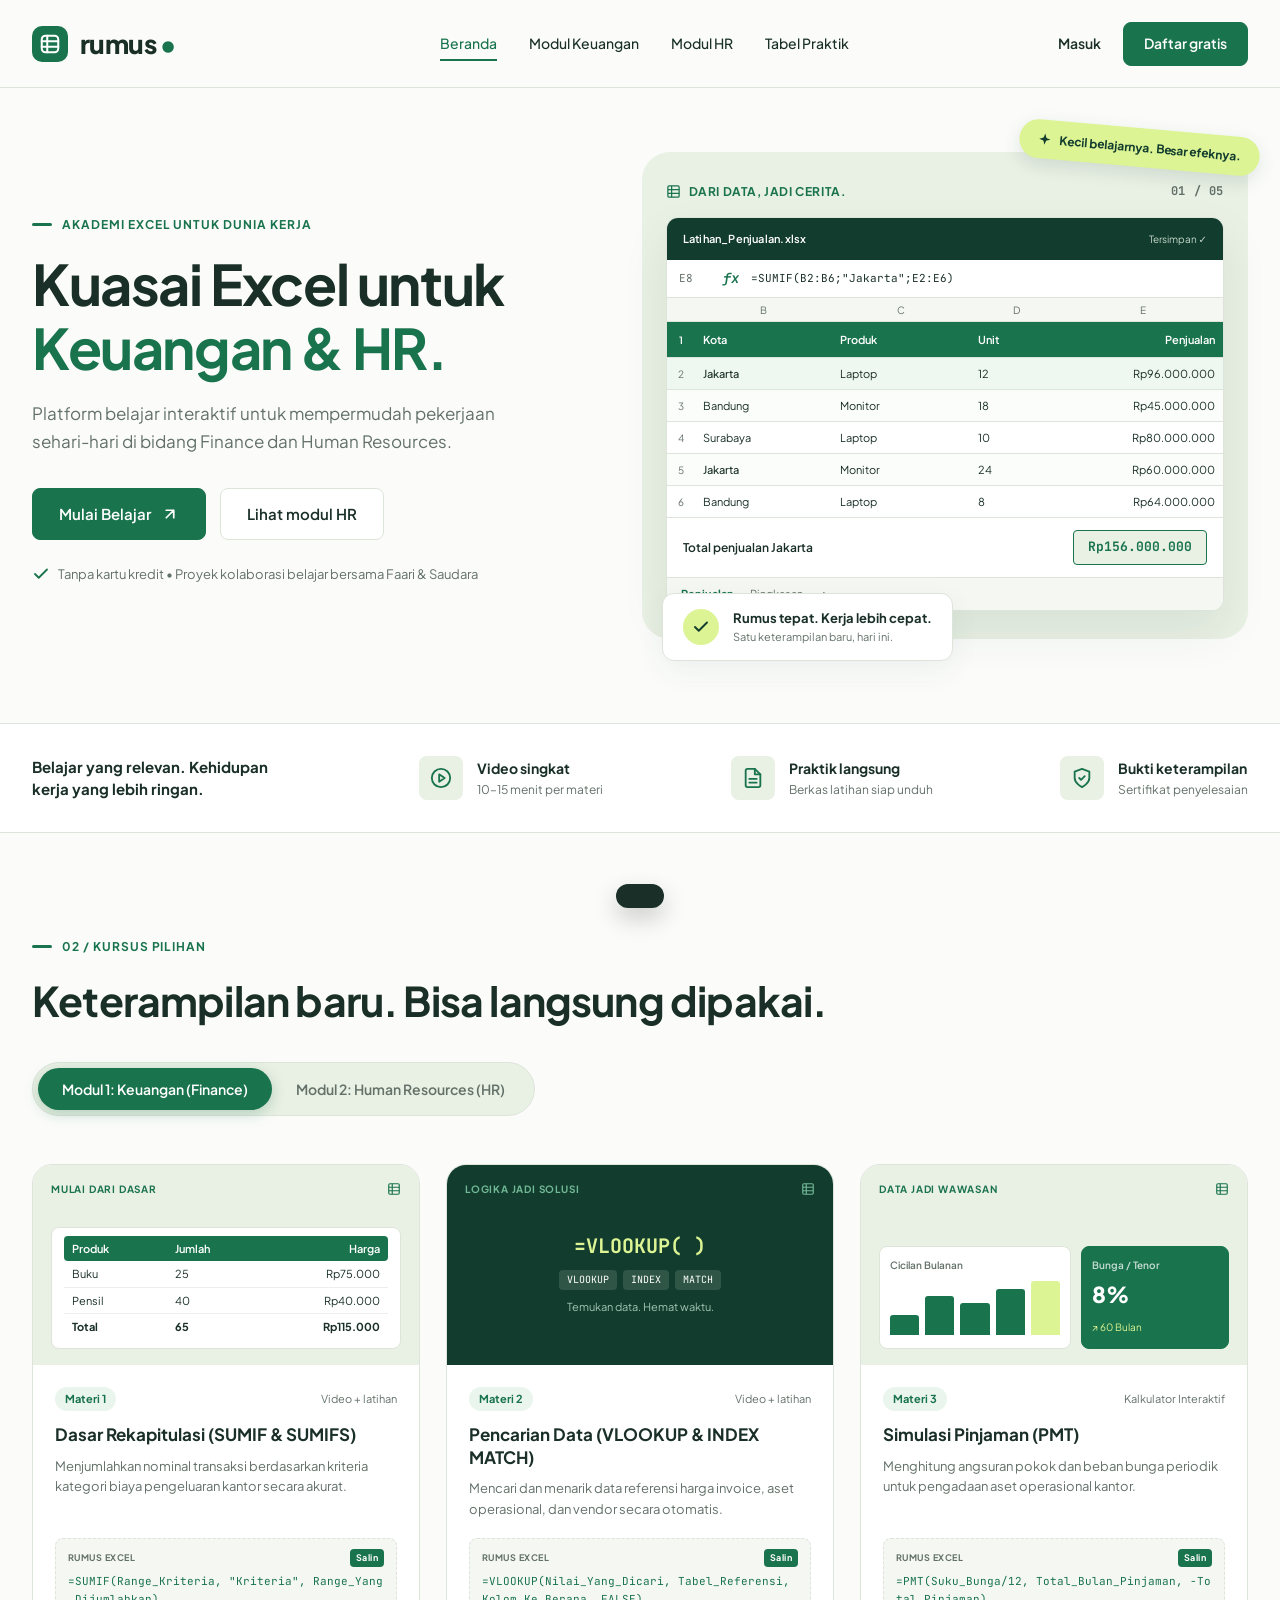
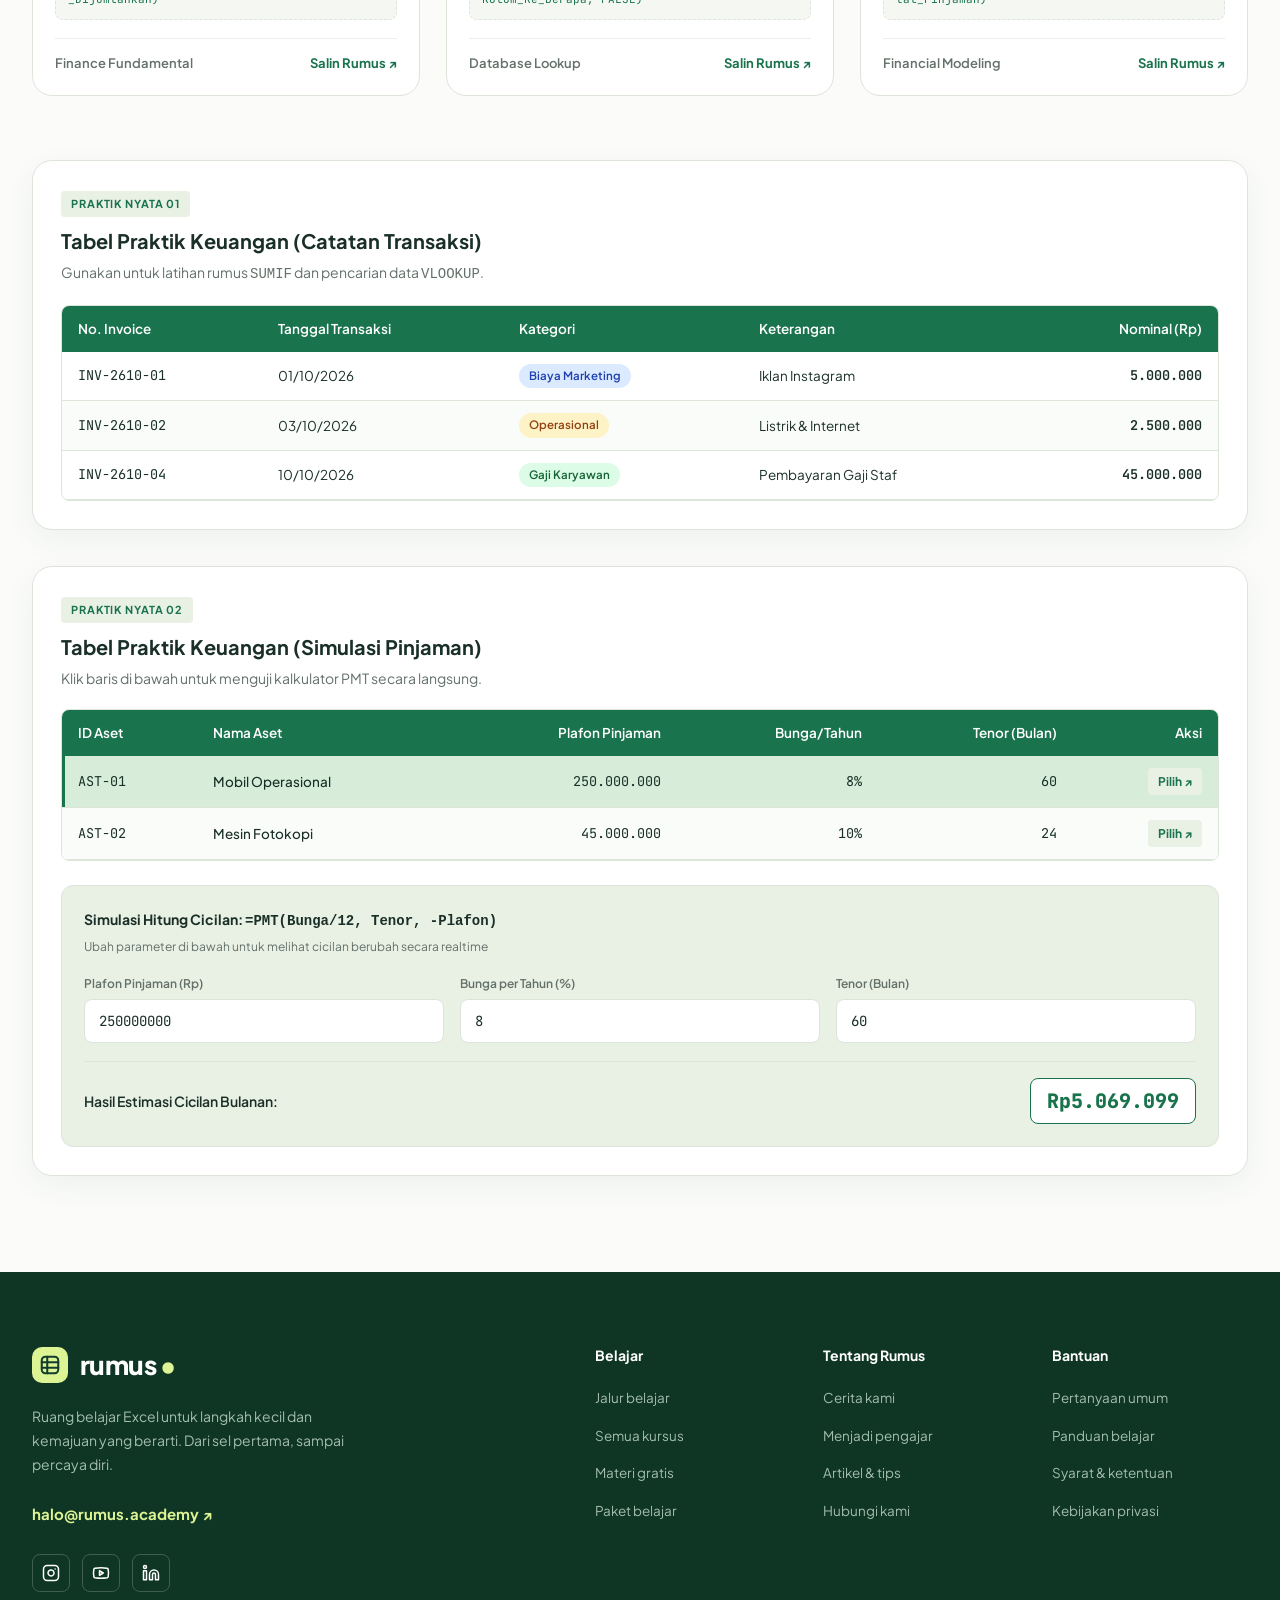
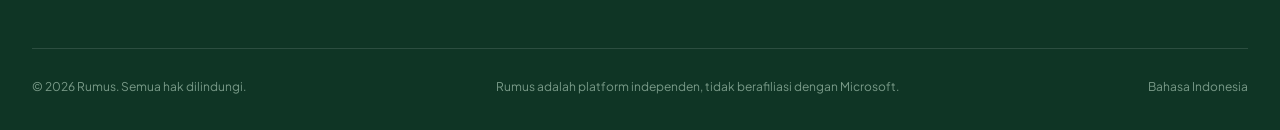
==== index.html @ b33f2eb1 "feat: initial commit website belajar excel finance dan hr" ====
<!DOCTYPE html>
<html lang="id">
<head>
  <meta charset="UTF-8" />
  <meta name="viewport" content="width=device-width, initial-scale=1.0" />
  <meta name="description" content="Platform belajar Microsoft Excel interaktif untuk Finance dan Human Resources." />
  <title>rumus • — Kuasai Excel untuk Keuangan &amp; HR</title>

  <!-- Favicon dinamis -->
  <link id="favicon" rel="icon" type="image/svg+xml"
    href="data:image/svg+xml,%3Csvg xmlns='http://www.w3.org/2000/svg' viewBox='0 0 64 64'%3E%3Crect x='4' y='4' width='56' height='56' rx='14' fill='%2319734D'/%3E%3Cpath d='M20 18l8 14-8 14h7l4.5-9 4.5 9h7l-8-14 8-14h-7l-4.5 9-4.5-9z' fill='%23fff'/%3E%3C/svg%3E" />

  <link rel="preconnect" href="https://fonts.googleapis.com" />
  <link rel="preconnect" href="https://fonts.gstatic.com" crossorigin />
  <link href="https://fonts.googleapis.com/css2?family=Plus+Jakarta+Sans:wght@400;500;600;700;800&family=JetBrains+Mono:ital,wght@0,400;0,500;0,700;1,400&display=swap" rel="stylesheet" />
  <link rel="stylesheet" href="style.css" />
</head>
<body>

  <!-- ================= 1. NAVIGASI UTAMA ================= -->
  <header class="navbar" id="navbar">
    <div class="container navbar__inner">
      <a href="#beranda" class="brand" aria-label="rumus • kembali ke beranda">
        <span class="brand__icon">
          <svg width="22" height="22" viewBox="0 0 24 24" fill="none" stroke="currentColor" stroke-width="2.2" stroke-linecap="round" stroke-linejoin="round">
            <rect width="18" height="18" x="3" y="3" rx="4"/>
            <path d="M3 9h18M3 15h18M9 3v18"/>
          </svg>
        </span>
        <span class="brand__title">rumus <span class="brand__dot">•</span></span>
      </a>

      <button class="navbar__toggle" id="navToggle" aria-label="Buka navigasi" aria-expanded="false" aria-controls="navMenu">
        <span></span><span></span><span></span>
      </button>

      <div class="navbar__menu" id="navMenu">
        <nav class="nav-links" aria-label="Navigasi menu">
          <a href="#beranda" class="nav-link is-active">Beranda</a>
          <a href="#modul" class="nav-link" data-goto-tab="finance">Modul Keuangan</a>
          <a href="#modul" class="nav-link" data-goto-tab="hr">Modul HR</a>
          <a href="#tabel-praktik" class="nav-link">Tabel Praktik</a>
        </nav>

        <div class="nav-auth">
          <a href="#footer" class="nav-auth__login">Masuk</a>
          <a href="#modul" class="btn btn--primary btn--sm">Daftar gratis</a>
        </div>
      </div>
    </div>
  </header>

  <main>
    <!-- ================= 2. HERO SECTION ================= -->
    <section class="hero" id="beranda">
      <div class="container hero__inner">
        <!-- Konten Kiri -->
        <div class="hero__content">
          <div class="tag-label">
            <span class="tag-label__bar"></span>
            <span>AKADEMI EXCEL UNTUK DUNIA KERJA</span>
          </div>

          <h1 class="hero__title">
            Kuasai Excel untuk <span class="text-highlight">Keuangan &amp; HR.</span>
          </h1>

          <p class="hero__desc">
            Platform belajar interaktif untuk mempermudah pekerjaan sehari-hari di bidang Finance dan Human Resources.
          </p>

          <div class="hero__actions">
            <a href="#modul" class="btn btn--primary btn--lg">
              Mulai Belajar
              <svg width="18" height="18" viewBox="0 0 24 24" fill="none" stroke="currentColor" stroke-width="2.3" stroke-linecap="round" stroke-linejoin="round">
                <path d="M7 17L17 7M7 7h10v10"/>
              </svg>
            </a>
            <a href="#modul" class="btn btn--outline btn--lg" data-goto-tab="hr">
              Lihat modul HR
            </a>
          </div>

          <div class="hero__subnote">
            <svg class="check-icon" width="18" height="18" viewBox="0 0 24 24" fill="none" stroke="currentColor" stroke-width="2.4" stroke-linecap="round" stroke-linejoin="round">
              <path d="M20 6L9 17l-5-5"/>
            </svg>
            <span>Tanpa kartu kredit • Proyek kolaborasi belajar bersama Faari &amp; Saudara</span>
          </div>
        </div>

        <!-- Visual Kanan (Excel Sheet Mockup persis gambar Figma) -->
        <div class="hero__visual-wrap">
          <!-- Stiker hijau pupus miring di atas kanan -->
          <div class="badge-sparkle">
            <svg width="15" height="15" viewBox="0 0 24 24" fill="currentColor">
              <path d="m12 3-1.9 5.8a2 2 0 0 1-1.3 1.3L3 12l5.8 1.9a2 2 0 0 1 1.3 1.3L12 21l1.9-5.8a2 2 0 0 1 1.3-1.3L21 12l-5.8-1.9a2 2 0 0 1-1.3-1.3z"/>
            </svg>
            Kecil belajarnya. Besar efeknya.
          </div>

          <div class="sheet-container">
            <!-- Sheet Card Header -->
            <div class="sheet-card__top">
              <div class="sheet-card__top-left">
                <svg width="15" height="15" viewBox="0 0 24 24" fill="none" stroke="currentColor" stroke-width="2">
                  <rect width="18" height="18" x="3" y="3" rx="2"/>
                  <path d="M3 9h18M3 15h18M9 3v18"/>
                </svg>
                <span>DARI DATA, JADI CERITA.</span>
              </div>
              <div class="sheet-card__step">01 / 05</div>
            </div>

            <!-- Excel Window -->
            <div class="excel-win">
              <div class="excel-win__header">
                <span class="excel-win__file">Latihan_Penjualan.xlsx</span>
                <span class="excel-win__saved">Tersimpan ✓</span>
              </div>

              <!-- Formula Bar -->
              <div class="excel-win__formula-bar">
                <span class="cell-id">E8</span>
                <span class="fx-sym"><em>fx</em></span>
                <code class="fx-text">=SUMIF(B2:B6;"Jakarta";E2:E6)</code>
              </div>

              <!-- Grid -->
              <div class="excel-grid">
                <!-- Col Letter -->
                <div class="excel-row excel-row--col-letters">
                  <div class="c c--col-0"></div>
                  <div class="c">B</div>
                  <div class="c">C</div>
                  <div class="c">D</div>
                  <div class="c">E</div>
                </div>

                <!-- Table Header (Dark Green) -->
                <div class="excel-row excel-row--head">
                  <div class="c c--col-0">1</div>
                  <div class="c">Kota</div>
                  <div class="c">Produk</div>
                  <div class="c">Unit</div>
                  <div class="c text-right">Penjualan</div>
                </div>

                <!-- Data Rows -->
                <div class="excel-row" data-city="Jakarta" data-val="96000000">
                  <div class="c c--col-0">2</div>
                  <div class="c font-medium">Jakarta</div>
                  <div class="c">Laptop</div>
                  <div class="c">12</div>
                  <div class="c text-right">Rp96.000.000</div>
                </div>
                <div class="excel-row" data-city="Bandung" data-val="45000000">
                  <div class="c c--col-0">3</div>
                  <div class="c">Bandung</div>
                  <div class="c">Monitor</div>
                  <div class="c">18</div>
                  <div class="c text-right">Rp45.000.000</div>
                </div>
                <div class="excel-row" data-city="Surabaya" data-val="80000000">
                  <div class="c c--col-0">4</div>
                  <div class="c">Surabaya</div>
                  <div class="c">Laptop</div>
                  <div class="c">10</div>
                  <div class="c text-right">Rp80.000.000</div>
                </div>
                <div class="excel-row" data-city="Jakarta" data-val="60000000">
                  <div class="c c--col-0">5</div>
                  <div class="c font-medium">Jakarta</div>
                  <div class="c">Monitor</div>
                  <div class="c">24</div>
                  <div class="c text-right">Rp60.000.000</div>
                </div>
                <div class="excel-row" data-city="Bandung" data-val="64000000">
                  <div class="c c--col-0">6</div>
                  <div class="c">Bandung</div>
                  <div class="c">Laptop</div>
                  <div class="c">8</div>
                  <div class="c text-right">Rp64.000.000</div>
                </div>

                <!-- Result Bar -->
                <div class="excel-summary-bar">
                  <span class="summary-label">Total penjualan Jakarta</span>
                  <div class="summary-box">
                    <output id="heroLiveSum">Rp156.000.000</output>
                  </div>
                </div>

                <!-- Tabs Bottom -->
                <div class="excel-tabs">
                  <span class="tab-item is-active">Penjualan</span>
                  <span class="tab-item">Ringkasan</span>
                  <span class="tab-item tab-plus">+</span>
                </div>
              </div>
            </div>
          </div>

          <!-- Floating Result Pill di bawah kiri -->
          <div class="feedback-pill">
            <span class="feedback-pill__icon">
              <svg width="18" height="18" viewBox="0 0 24 24" fill="none" stroke="currentColor" stroke-width="2.5" stroke-linecap="round" stroke-linejoin="round">
                <path d="M20 6L9 17l-5-5"/>
              </svg>
            </span>
            <div class="feedback-pill__content">
              <strong>Rumus tepat. Kerja lebih cepat.</strong>
              <span>Satu keterampilan baru, hari ini.</span>
            </div>
          </div>
        </div>
      </div>
    </section>

    <!-- ================= 3. STRIP KEUNGGULAN ================= -->
    <section class="perks-strip">
      <div class="container perks-strip__inner">
        <h2 class="perks__headline">Belajar yang relevan. Kehidupan kerja yang lebih ringan.</h2>

        <div class="perk-item">
          <div class="perk-item__icon">
            <svg width="22" height="22" viewBox="0 0 24 24" fill="none" stroke="currentColor" stroke-width="2" stroke-linecap="round" stroke-linejoin="round">
              <circle cx="12" cy="12" r="10"/>
              <polygon points="10 8 16 12 10 16 10 8"/>
            </svg>
          </div>
          <div class="perk-item__text">
            <strong>Video singkat</strong>
            <span>10–15 menit per materi</span>
          </div>
        </div>

        <div class="perk-item">
          <div class="perk-item__icon">
            <svg width="22" height="22" viewBox="0 0 24 24" fill="none" stroke="currentColor" stroke-width="2" stroke-linecap="round" stroke-linejoin="round">
              <path d="M14 2H6a2 2 0 0 0-2 2v16a2 2 0 0 0 2 2h12a2 2 0 0 0 2-2V8z"/>
              <polyline points="14 2 14 8 20 8"/>
              <line x1="8" y1="13" x2="16" y2="13"/>
              <line x1="8" y1="17" x2="16" y2="17"/>
            </svg>
          </div>
          <div class="perk-item__text">
            <strong>Praktik langsung</strong>
            <span>Berkas latihan siap unduh</span>
          </div>
        </div>

        <div class="perk-item">
          <div class="perk-item__icon">
            <svg width="22" height="22" viewBox="0 0 24 24" fill="none" stroke="currentColor" stroke-width="2" stroke-linecap="round" stroke-linejoin="round">
              <path d="M12 22s8-4 8-10V5l-8-3-8 3v7c0 6 8 10 8 10z"/>
              <path d="M9 12l2 2 4-4"/>
            </svg>
          </div>
          <div class="perk-item__text">
            <strong>Bukti keterampilan</strong>
            <span>Sertifikat penyelesaian</span>
          </div>
        </div>
      </div>
    </section>

    <!-- ================= 4. SECTION MODUL UTAMA (FINANCE & HR) ================= -->
    <section class="section-modules" id="modul">
      <div class="container">
        <!-- Section Header persis Gambar 2 -->
        <div class="section-head-split">
          <div>
            <div class="tag-label">
              <span class="tag-label__bar"></span>
              <span>02 / KURSUS PILIHAN</span>
            </div>
            <h2 class="section-head-title">Keterampilan baru. Bisa langsung dipakai.</h2>
          </div>

          <!-- Modul Pill Switcher -->
          <div class="modul-switcher" role="tablist" aria-label="Pilih Modul Pembelajaran">
            <button class="switcher-pill is-active" id="tabBtnFinance" role="tab" aria-selected="true" aria-controls="tabContentFinance" data-tab="finance">
              Modul 1: Keuangan (Finance)
            </button>
            <button class="switcher-pill" id="tabBtnHr" role="tab" aria-selected="false" aria-controls="tabContentHr" data-tab="hr">
              Modul 2: Human Resources (HR)
            </button>
          </div>
        </div>

        <!-- ================= TAB CONTENT 1: FINANCE ================= -->
        <div class="tab-content is-active" id="tabContentFinance" role="tabpanel" aria-labelledby="tabBtnFinance">
          <!-- 3 Kartu Materi Finance dengan Visual Header persis Gambar 2 -->
          <div class="course-cards-grid">
            <!-- Materi 1: SUMIF & SUMIFS -->
            <article class="course-card">
              <!-- Visual Header Card -->
              <div class="course-card__preview course-card__preview--sage">
                <div class="preview-meta">
                  <span>MULAI DARI DASAR</span>
                  <svg width="14" height="14" viewBox="0 0 24 24" fill="none" stroke="currentColor" stroke-width="2"><rect width="18" height="18" x="3" y="3" rx="2"/><path d="M3 9h18M3 15h18M9 3v18"/></svg>
                </div>
                <div class="preview-table">
                  <div class="ptable-head">
                    <span>Produk</span><span>Jumlah</span><span class="text-right">Harga</span>
                  </div>
                  <div class="ptable-row"><span>Buku</span><span>25</span><span class="text-right">Rp75.000</span></div>
                  <div class="ptable-row"><span>Pensil</span><span>40</span><span class="text-right">Rp40.000</span></div>
                  <div class="ptable-row ptable-row--total"><span>Total</span><span>65</span><span class="text-right">Rp115.000</span></div>
                </div>
              </div>

              <div class="course-card__body">
                <div class="card-badges">
                  <span class="badge-level badge-level--green">Materi 1</span>
                  <span class="badge-time">Video + latihan</span>
                </div>
                <h3 class="course-card__title">Dasar Rekapitulasi (SUMIF &amp; SUMIFS)</h3>
                <p class="course-card__desc">
                  Menjumlahkan nominal transaksi berdasarkan kriteria kategori biaya pengeluaran kantor secara akurat.
                </p>

                <div class="formula-box" title="Klik untuk menyalin rumus" data-copy="=SUMIF(Range_Kriteria, &quot;Kriteria&quot;, Range_Yang_Dijumlahkan)">
                  <div class="formula-box__header">
                    <span>RUMUS EXCEL</span>
                    <span class="formula-copy-tag">Salin</span>
                  </div>
                  <code>=SUMIF(Range_Kriteria, "Kriteria", Range_Yang_Dijumlahkan)</code>
                </div>

                <div class="course-card__footer">
                  <span class="course-author">Finance Fundamental</span>
                  <span class="course-link">Salin Rumus ↗</span>
                </div>
              </div>
            </article>

            <!-- Materi 2: VLOOKUP & INDEX MATCH -->
            <article class="course-card">
              <!-- Visual Header Card (Dark Green) -->
              <div class="course-card__preview course-card__preview--dark">
                <div class="preview-meta">
                  <span>LOGIKA JADI SOLUSI</span>
                  <svg width="14" height="14" viewBox="0 0 24 24" fill="none" stroke="currentColor" stroke-width="2"><rect width="18" height="18" x="3" y="3" rx="2"/><path d="M3 9h18M3 15h18M9 3v18"/></svg>
                </div>
                <div class="preview-center-calc">
                  <div class="preview-formula-huge">=VLOOKUP( )</div>
                  <div class="preview-tags">
                    <span>VLOOKUP</span>
                    <span>INDEX</span>
                    <span>MATCH</span>
                  </div>
                  <p class="preview-hint">Temukan data. Hemat waktu.</p>
                </div>
              </div>

              <div class="course-card__body">
                <div class="card-badges">
                  <span class="badge-level badge-level--green">Materi 2</span>
                  <span class="badge-time">Video + latihan</span>
                </div>
                <h3 class="course-card__title">Pencarian Data (VLOOKUP &amp; INDEX MATCH)</h3>
                <p class="course-card__desc">
                  Mencari dan menarik data referensi harga invoice, aset operasional, dan vendor secara otomatis.
                </p>

                <div class="formula-box" title="Klik untuk menyalin rumus" data-copy="=VLOOKUP(Nilai_Yang_Dicari, Tabel_Referensi, Kolom_Ke_Berapa, FALSE)">
                  <div class="formula-box__header">
                    <span>RUMUS EXCEL</span>
                    <span class="formula-copy-tag">Salin</span>
                  </div>
                  <code>=VLOOKUP(Nilai_Yang_Dicari, Tabel_Referensi, Kolom_Ke_Berapa, FALSE)</code>
                </div>

                <div class="course-card__footer">
                  <span class="course-author">Database Lookup</span>
                  <span class="course-link">Salin Rumus ↗</span>
                </div>
              </div>
            </article>

            <!-- Materi 3: Simulasi Pinjaman (PMT) -->
            <article class="course-card">
              <!-- Visual Header Card (Metric & Chart) -->
              <div class="course-card__preview course-card__preview--sage">
                <div class="preview-meta">
                  <span>DATA JADI WAWASAN</span>
                  <svg width="14" height="14" viewBox="0 0 24 24" fill="none" stroke="currentColor" stroke-width="2"><rect width="18" height="18" x="3" y="3" rx="2"/><path d="M3 9h18M3 15h18M9 3v18"/></svg>
                </div>
                <div class="preview-metrics">
                  <div class="chart-box">
                    <span class="chart-title">Cicilan Bulanan</span>
                    <div class="chart-bars">
                      <div class="cbar" style="height: 38%;"></div>
                      <div class="cbar" style="height: 72%;"></div>
                      <div class="cbar" style="height: 60%;"></div>
                      <div class="cbar" style="height: 85%;"></div>
                      <div class="cbar cbar--light" style="height: 100%;"></div>
                    </div>
                  </div>
                  <div class="kpi-box">
                    <span class="kpi-title">Bunga / Tenor</span>
                    <span class="kpi-val">8%</span>
                    <span class="kpi-sub">↗ 60 Bulan</span>
                  </div>
                </div>
              </div>

              <div class="course-card__body">
                <div class="card-badges">
                  <span class="badge-level badge-level--green">Materi 3</span>
                  <span class="badge-time">Kalkulator Interaktif</span>
                </div>
                <h3 class="course-card__title">Simulasi Pinjaman (PMT)</h3>
                <p class="course-card__desc">
                  Menghitung angsuran pokok dan beban bunga periodik untuk pengadaan aset operasional kantor.
                </p>

                <div class="formula-box" title="Klik untuk menyalin rumus" data-copy="=PMT(Suku_Bunga/12, Total_Bulan_Pinjaman, -Total_Pinjaman)">
                  <div class="formula-box__header">
                    <span>RUMUS EXCEL</span>
                    <span class="formula-copy-tag">Salin</span>
                  </div>
                  <code>=PMT(Suku_Bunga/12, Total_Bulan_Pinjaman, -Total_Pinjaman)</code>
                </div>

                <div class="course-card__footer">
                  <span class="course-author">Financial Modeling</span>
                  <span class="course-link">Salin Rumus ↗</span>
                </div>
              </div>
            </article>
          </div>

          <!-- TABEL PRAKTIK KEUANGAN -->
          <div class="practice-container" id="tabel-praktik">
            <!-- Tabel 1: Catatan Transaksi -->
            <div class="practice-block">
              <div class="practice-block__header">
                <div>
                  <span class="practice-chip">PRAKTIK NYATA 01</span>
                  <h3 class="practice-title">Tabel Praktik Keuangan (Catatan Transaksi)</h3>
                  <p class="practice-desc">Gunakan untuk latihan rumus <code>SUMIF</code> dan pencarian data <code>VLOOKUP</code>.</p>
                </div>
              </div>

              <div class="table-responsive">
                <table class="figma-table">
                  <thead>
                    <tr>
                      <th>No. Invoice</th>
                      <th>Tanggal Transaksi</th>
                      <th>Kategori</th>
                      <th>Keterangan</th>
                      <th class="text-right">Nominal (Rp)</th>
                    </tr>
                  </thead>
                  <tbody>
                    <tr>
                      <td class="font-mono">INV-2610-01</td>
                      <td>01/10/2026</td>
                      <td><span class="status-tag status-tag--blue">Biaya Marketing</span></td>
                      <td>Iklan Instagram</td>
                      <td class="text-right font-mono font-semibold">5.000.000</td>
                    </tr>
                    <tr>
                      <td class="font-mono">INV-2610-02</td>
                      <td>03/10/2026</td>
                      <td><span class="status-tag status-tag--amber">Operasional</span></td>
                      <td>Listrik &amp; Internet</td>
                      <td class="text-right font-mono font-semibold">2.500.000</td>
                    </tr>
                    <tr>
                      <td class="font-mono">INV-2610-04</td>
                      <td>10/10/2026</td>
                      <td><span class="status-tag status-tag--green">Gaji Karyawan</span></td>
                      <td>Pembayaran Gaji Staf</td>
                      <td class="text-right font-mono font-semibold">45.000.000</td>
                    </tr>
                  </tbody>
                </table>
              </div>
            </div>

            <!-- Tabel 2: Simulasi Pinjaman + Interactive PMT Calculator -->
            <div class="practice-block">
              <div class="practice-block__header">
                <div>
                  <span class="practice-chip">PRAKTIK NYATA 02</span>
                  <h3 class="practice-title">Tabel Praktik Keuangan (Simulasi Pinjaman)</h3>
                  <p class="practice-desc">Klik baris di bawah untuk menguji kalkulator PMT secara langsung.</p>
                </div>
              </div>

              <div class="table-responsive">
                <table class="figma-table figma-table--clickable" id="loanTable">
                  <thead>
                    <tr>
                      <th>ID Aset</th>
                      <th>Nama Aset</th>
                      <th class="text-right">Plafon Pinjaman</th>
                      <th class="text-right">Bunga/Tahun</th>
                      <th class="text-right">Tenor (Bulan)</th>
                      <th class="text-right">Aksi</th>
                    </tr>
                  </thead>
                  <tbody>
                    <tr data-principal="250000000" data-rate="0.08" data-tenor="60">
                      <td class="font-mono">AST-01</td>
                      <td class="font-medium">Mobil Operasional</td>
                      <td class="text-right font-mono">250.000.000</td>
                      <td class="text-right font-mono">8%</td>
                      <td class="text-right font-mono">60</td>
                      <td class="text-right"><button class="btn-action-table">Pilih ↗</button></td>
                    </tr>
                    <tr data-principal="45000000" data-rate="0.10" data-tenor="24">
                      <td class="font-mono">AST-02</td>
                      <td class="font-medium">Mesin Fotokopi</td>
                      <td class="text-right font-mono">45.000.000</td>
                      <td class="text-right font-mono">10%</td>
                      <td class="text-right font-mono">24</td>
                      <td class="text-right"><button class="btn-action-table">Pilih ↗</button></td>
                    </tr>
                  </tbody>
                </table>
              </div>

              <!-- Interactive PMT Calculator Tool -->
              <div class="calc-panel">
                <div class="calc-panel__header">
                  <strong>Simulasi Hitung Cicilan: <code>=PMT(Bunga/12, Tenor, -Plafon)</code></strong>
                  <span>Ubah parameter di bawah untuk melihat cicilan berubah secara realtime</span>
                </div>
                <div class="calc-panel__grid">
                  <div class="calc-field">
                    <label for="pmtPrincipal">Plafon Pinjaman (Rp)</label>
                    <input type="number" id="pmtPrincipal" value="250000000" step="5000000" />
                  </div>
                  <div class="calc-field">
                    <label for="pmtRate">Bunga per Tahun (%)</label>
                    <input type="number" id="pmtRate" value="8" step="0.5" />
                  </div>
                  <div class="calc-field">
                    <label for="pmtTenor">Tenor (Bulan)</label>
                    <input type="number" id="pmtTenor" value="60" step="6" />
                  </div>
                </div>
                <div class="calc-panel__result">
                  <span>Hasil Estimasi Cicilan Bulanan:</span>
                  <output id="pmtResult" class="font-mono">Rp 5.069.096</output>
                </div>
              </div>
            </div>
          </div>
        </div>

        <!-- ================= TAB CONTENT 2: HR ================= -->
        <div class="tab-content" id="tabContentHr" role="tabpanel" aria-labelledby="tabBtnHr" hidden>
          <!-- 4 Kartu Materi HR -->
          <div class="course-cards-grid course-cards-grid--4">
            <!-- Materi 1: DATEDIF -->
            <article class="course-card">
              <div class="course-card__preview course-card__preview--sage">
                <div class="preview-meta">
                  <span>MASA KERJA</span>
                  <svg width="14" height="14" viewBox="0 0 24 24" fill="none" stroke="currentColor" stroke-width="2"><circle cx="12" cy="12" r="10"/><polyline points="12 6 12 12 16 14"/></svg>
                </div>
                <div class="preview-date-calc">
                  <div class="date-chip">Mulai: 15/01/2022</div>
                  <div class="date-arrow">↓</div>
                  <div class="date-chip date-chip--result">Masa Kerja: 4 Tahun</div>
                </div>
              </div>

              <div class="course-card__body">
                <div class="card-badges">
                  <span class="badge-level badge-level--purple">Materi 1</span>
                  <span class="badge-time">Video + latihan</span>
                </div>
                <h3 class="course-card__title">Masa Kerja &amp; Usia (DATEDIF)</h3>
                <p class="course-card__desc">
                  Menghitung lamanya karyawan bekerja atau usia karyawan secara presisi tahun, bulan, dan hari.
                </p>

                <div class="formula-box" title="Klik untuk menyalin rumus" data-copy="=DATEDIF(Tanggal_Mulai, Tanggal_Akhir, &quot;Y&quot;)">
                  <div class="formula-box__header">
                    <span>RUMUS EXCEL</span>
                    <span class="formula-copy-tag">Salin</span>
                  </div>
                  <code>=DATEDIF(Tanggal_Mulai, Tanggal_Akhir, "Y")</code>
                </div>

                <div class="course-card__footer">
                  <span class="course-author">HR Analytics</span>
                  <span class="course-link">Salin Rumus ↗</span>
                </div>
              </div>
            </article>

            <!-- Materi 2: TRIM & PROPER -->
            <article class="course-card">
              <div class="course-card__preview course-card__preview--dark">
                <div class="preview-meta">
                  <span>CLEANSING DATA</span>
                  <svg width="14" height="14" viewBox="0 0 24 24" fill="none" stroke="currentColor" stroke-width="2"><path d="M12 20h9"/><path d="M16.5 3.5a2.121 2.121 0 0 1 3 3L7 19l-4 1 1-4L16.5 3.5z"/></svg>
                </div>
                <div class="preview-center-calc">
                  <div class="preview-text-compare">
                    <span class="text-bad">" muhammad faari "</span>
                    <span class="text-arrow">➔</span>
                    <span class="text-good">"Muhammad Faari"</span>
                  </div>
                  <p class="preview-hint">Hapus spasi acak &amp; rapikan huruf.</p>
                </div>
              </div>

              <div class="course-card__body">
                <div class="card-badges">
                  <span class="badge-level badge-level--purple">Materi 2</span>
                  <span class="badge-time">Video + latihan</span>
                </div>
                <h3 class="course-card__title">Merapikan Data (PROPER, TRIM, CONCATENATE)</h3>
                <p class="course-card__desc">
                  Membersihkan spasi berlebih dari input formulir dan mengubah format nama menjadi huruf kapital rapi.
                </p>

                <div class="formula-box" title="Klik untuk menyalin rumus" data-copy="=TRIM(PROPER(A2))">
                  <div class="formula-box__header">
                    <span>RUMUS EXCEL</span>
                    <span class="formula-copy-tag">Salin</span>
                  </div>
                  <code>=TRIM(PROPER(A2))</code>
                </div>

                <div class="course-card__footer">
                  <span class="course-author">Data Cleaning</span>
                  <span class="course-link">Salin Rumus ↗</span>
                </div>
              </div>
            </article>

            <!-- Materi 3: NETWORKDAYS -->
            <article class="course-card">
              <div class="course-card__preview course-card__preview--sage">
                <div class="preview-meta">
                  <span>ABSENSI KARYAWAN</span>
                  <svg width="14" height="14" viewBox="0 0 24 24" fill="none" stroke="currentColor" stroke-width="2"><rect width="18" height="18" x="3" y="4" rx="2" ry="2"/><line x1="16" y1="2" x2="16" y2="6"/><line x1="8" y1="2" x2="8" y2="6"/><line x1="3" y1="10" x2="21" y2="10"/></svg>
                </div>
                <div class="preview-metrics">
                  <div class="chart-box">
                    <span class="chart-title">Hari Efektif</span>
                    <span class="kpi-val" style="font-size: 26px; color: var(--c-primary); margin-top: 10px; display:block;">21 Hari</span>
                    <span class="chart-sub">di luar weekend &amp; libur</span>
                  </div>
                </div>
              </div>

              <div class="course-card__body">
                <div class="card-badges">
                  <span class="badge-level badge-level--purple">Materi 3</span>
                  <span class="badge-time">Video + latihan</span>
                </div>
                <h3 class="course-card__title">Hari Kerja Aktif (NETWORKDAYS)</h3>
                <p class="course-card__desc">
                  Menghitung jumlah hari kerja efektif tanpa hari libur nasional dan akhir pekan untuk perhitungan payroll.
                </p>

                <div class="formula-box" title="Klik untuk menyalin rumus" data-copy="=NETWORKDAYS(Tanggal_Awal, Tanggal_Akhir, [Range_Hari_Libur])">
                  <div class="formula-box__header">
                    <span>RUMUS EXCEL</span>
                    <span class="formula-copy-tag">Salin</span>
                  </div>
                  <code>=NETWORKDAYS(Tanggal_Awal, Tanggal_Akhir, [Range_Hari_Libur])</code>
                </div>

                <div class="course-card__footer">
                  <span class="course-author">Payroll &amp; Time Tracking</span>
                  <span class="course-link">Salin Rumus ↗</span>
                </div>
              </div>
            </article>

            <!-- Materi 4: IF & IFS -->
            <article class="course-card">
              <div class="course-card__preview course-card__preview--dark">
                <div class="preview-meta">
                  <span>LOGIKA PENILAIAN</span>
                  <svg width="14" height="14" viewBox="0 0 24 24" fill="none" stroke="currentColor" stroke-width="2"><polygon points="12 2 15.09 8.26 22 9.27 17 14.14 18.18 21.02 12 17.77 5.82 21.02 7 14.14 2 9.27 8.91 8.26 12 2"/></svg>
                </div>
                <div class="preview-center-calc">
                  <div class="preview-formula-huge">=IF(Score &gt; 80)</div>
                  <div class="preview-tags">
                    <span>"Promosi"</span>
                    <span>"Evaluasi"</span>
                  </div>
                  <p class="preview-hint">Otomatisasi KPI karyawan.</p>
                </div>
              </div>

              <div class="course-card__body">
                <div class="card-badges">
                  <span class="badge-level badge-level--purple">Materi 4</span>
                  <span class="badge-time">Video + latihan</span>
                </div>
                <h3 class="course-card__title">Logika Kondisional (IF &amp; IFS)</h3>
                <p class="course-card__desc">
                  Menentukan grade karyawan, bonus tahunan, status kontrak vs tetap berdasarkan kriteria tertentu.
                </p>

                <div class="formula-box" title="Klik untuk menyalin rumus" data-copy="=IF(Kondisi, Hasil_Jika_Benar, Hasil_Jika_Salah)">
                  <div class="formula-box__header">
                    <span>RUMUS EXCEL</span>
                    <span class="formula-copy-tag">Salin</span>
                  </div>
                  <code>=IF(Kondisi, Hasil_Jika_Benar, Hasil_Jika_Salah)</code>
                </div>

                <div class="course-card__footer">
                  <span class="course-author">Appraisal &amp; Performance</span>
                  <span class="course-link">Salin Rumus ↗</span>
                </div>
              </div>
            </article>
          </div>

          <!-- TABEL PRAKTIK HR -->
          <div class="practice-container">
            <!-- Tabel HR 1: Database Mentah Karyawan -->
            <div class="practice-block">
              <div class="practice-block__header">
                <div>
                  <span class="practice-chip">PRAKTIK NYATA 03</span>
                  <h3 class="practice-title">Tabel Praktik HR (Database Mentah Karyawan)</h3>
                  <p class="practice-desc">Perhatikan spasi acak pada nama. Coba tekan tombol di samping untuk menguji <code>TRIM + PROPER</code>.</p>
                </div>
                <button class="btn btn--outline btn--sm" id="btnToggleClean">
                  ✨ Bersihkan dengan TRIM + PROPER
                </button>
              </div>

              <div class="table-responsive">
                <table class="figma-table" id="tableEmployeeRaw">
                  <thead>
                    <tr>
                      <th>ID Karyawan</th>
                      <th>Nama Depan</th>
                      <th>Nama Belakang</th>
                      <th>Tanggal Masuk</th>
                      <th>Masa Kerja (Est.)</th>
                    </tr>
                  </thead>
                  <tbody>
                    <tr>
                      <td class="font-mono">EMP-101</td>
                      <td><code class="raw-cell" data-raw=" muhammad ">" muhammad "</code></td>
                      <td><code class="raw-cell" data-raw=" faari ">" faari "</code></td>
                      <td>15/01/2022</td>
                      <td class="font-mono">4 Tahun (DATEDIF)</td>
                    </tr>
                    <tr>
                      <td class="font-mono">EMP-102</td>
                      <td><code class="raw-cell" data-raw=" andi">" andi"</code></td>
                      <td><code class="raw-cell" data-raw="Budi ">"Budi "</code></td>
                      <td>01/03/2020</td>
                      <td class="font-mono">6 Tahun (DATEDIF)</td>
                    </tr>
                    <tr>
                      <td class="font-mono">EMP-103</td>
                      <td><code class="raw-cell" data-raw=" reza">" reza"</code></td>
                      <td><code class="raw-cell" data-raw=" rahardian ">" rahardian "</code></td>
                      <td>20/02/2019</td>
                      <td class="font-mono">7 Tahun (DATEDIF)</td>
                    </tr>
                  </tbody>
                </table>
              </div>
            </div>

            <!-- Tabel HR 2: Parameter Absensi -->
            <div class="practice-block">
              <div class="practice-block__header">
                <div>
                  <span class="practice-chip">PRAKTIK NYATA 04</span>
                  <h3 class="practice-title">Tabel Praktik HR (Parameter Absensi)</h3>
                  <p class="practice-desc">Digunakan sebagai referensi <code>[Range_Hari_Libur]</code> pada rumus <code>NETWORKDAYS</code>.</p>
                </div>
              </div>

              <div class="table-responsive" style="max-width: 600px;">
                <table class="figma-table">
                  <thead>
                    <tr>
                      <th>Tanggal Libur</th>
                      <th>Keterangan</th>
                      <th>Status Hari Kerja</th>
                    </tr>
                  </thead>
                  <tbody>
                    <tr>
                      <td class="font-mono">01/10/2026</td>
                      <td class="font-medium">Hari Kesaktian Pancasila</td>
                      <td><span class="status-tag status-tag--red">Libur Nasional</span></td>
                    </tr>
                    <tr>
                      <td class="font-mono">23/10/2026</td>
                      <td class="font-medium">Cuti Bersama</td>
                      <td><span class="status-tag status-tag--amber">Cuti Bersama</span></td>
                    </tr>
                  </tbody>
                </table>
              </div>
            </div>
          </div>
        </div>
      </div>
    </section>
  </main>

  <!-- ================= 5. FOOTER PERSIS GAMBAR 3 ================= -->
  <footer class="footer-dark" id="footer">
    <div class="container footer-dark__inner">
      <div class="footer-grid">
        <!-- Kolom Kiri: Brand & Info -->
        <div class="footer-brand-col">
          <div class="brand brand--footer">
            <span class="brand__icon brand__icon--footer">
              <svg width="22" height="22" viewBox="0 0 24 24" fill="none" stroke="currentColor" stroke-width="2.2" stroke-linecap="round" stroke-linejoin="round">
                <rect width="18" height="18" x="3" y="3" rx="4"/>
                <path d="M3 9h18M3 15h18M9 3v18"/>
              </svg>
            </span>
            <span class="brand__title brand__title--white">rumus <span class="brand__dot brand__dot--white">•</span></span>
          </div>

          <p class="footer-tagline">
            Ruang belajar Excel untuk langkah kecil dan kemajuan yang berarti. Dari sel pertama, sampai percaya diri.
          </p>

          <a href="mailto:halo@rumus.academy" class="footer-email">
            halo@rumus.academy ↗
          </a>

          <!-- Social Icons -->
          <div class="footer-socials">
            <a href="#" class="social-box" aria-label="Instagram">
              <svg width="18" height="18" viewBox="0 0 24 24" fill="none" stroke="currentColor" stroke-width="2" stroke-linecap="round" stroke-linejoin="round">
                <rect width="20" height="20" x="2" y="2" rx="5" ry="5"/>
                <path d="M16 11.37A4 4 0 1 1 12.63 8 4 4 0 0 1 16 11.37z"/>
                <line x1="17.5" y1="6.5" x2="17.51" y2="6.5"/>
              </svg>
            </a>
            <a href="#" class="social-box" aria-label="YouTube">
              <svg width="18" height="18" viewBox="0 0 24 24" fill="none" stroke="currentColor" stroke-width="2" stroke-linecap="round" stroke-linejoin="round">
                <path d="M2.5 17a24.12 24.12 0 0 1 0-10 2 2 0 0 1 1.4-1.4 49.56 49.56 0 0 1 16.2 0A2 2 0 0 1 21.5 7a24.12 24.12 0 0 1 0 10 2 2 0 0 1-1.4 1.4 49.55 49.55 0 0 1-16.2 0A2 2 0 0 1 2.5 17"/>
                <polygon points="10 15 15 12 10 9 10 15"/>
              </svg>
            </a>
            <a href="#" class="social-box" aria-label="LinkedIn">
              <svg width="18" height="18" viewBox="0 0 24 24" fill="none" stroke="currentColor" stroke-width="2" stroke-linecap="round" stroke-linejoin="round">
                <path d="M16 8a6 6 0 0 1 6 6v7h-4v-7a2 2 0 0 0-2-2 2 2 0 0 0-2 2v7h-4v-7a6 6 0 0 1 6-6z"/>
                <rect width="4" height="12" x="2" y="9"/>
                <circle cx="4" cy="4" r="2"/>
              </svg>
            </a>
          </div>
        </div>

        <!-- Kolom Navigasi Kanan (3 Kolom persis gambar) -->
        <div class="footer-links-group">
          <div class="footer-col">
            <h4 class="footer-col__title">Belajar</h4>
            <ul class="footer-col__list">
              <li><a href="#modul" data-goto-tab="finance">Jalur belajar</a></li>
              <li><a href="#modul">Semua kursus</a></li>
              <li><a href="#modul">Materi gratis</a></li>
              <li><a href="#modul">Paket belajar</a></li>
            </ul>
          </div>

          <div class="footer-col">
            <h4 class="footer-col__title">Tentang Rumus</h4>
            <ul class="footer-col__list">
              <li><a href="#">Cerita kami</a></li>
              <li><a href="#">Menjadi pengajar</a></li>
              <li><a href="#">Artikel &amp; tips</a></li>
              <li><a href="#">Hubungi kami</a></li>
            </ul>
          </div>

          <div class="footer-col">
            <h4 class="footer-col__title">Bantuan</h4>
            <ul class="footer-col__list">
              <li><a href="#">Pertanyaan umum</a></li>
              <li><a href="#">Panduan belajar</a></li>
              <li><a href="#">Syarat &amp; ketentuan</a></li>
              <li><a href="#">Kebijakan privasi</a></li>
            </ul>
          </div>
        </div>
      </div>

      <!-- Footer Bottom Bar -->
      <div class="footer-bottom">
        <p>© 2026 Rumus. Semua hak dilindungi.</p>
        <p>Rumus adalah platform independen, tidak berafiliasi dengan Microsoft.</p>
        <p>Bahasa Indonesia</p>
      </div>
    </div>
  </footer>

  <!-- Toast Notification -->
  <div class="toast" id="toast" role="status" aria-live="polite"></div>

  <script src="script.js"></script>
</body>
</html>
---- style.css ----
/* ==========================================================
   rumus • — Master Stylesheet
   Replika Desain Figma:
   - Gambar 1: Hero & Keunggulan
   - Gambar 2: Kursus Pilihan & Card Style
   - Gambar 3: Dark Green Footer
   ========================================================== */

/* ---------- 1. Design Variables & Tokens ---------- */
:root {
  /* Brand Green Palette */
  --c-primary: #19734d;          /* Hijau tombol, aksen, active */
  --c-primary-hover: #12573a;    /* Hover tombol primer */
  --c-primary-dark: #123d2e;     /* Deep forest green (table head, window bar) */
  --c-footer-bg: #0f3525;        /* Dark green background footer */
  --c-lime: #ddf494;             /* Aksen stiker miring & link email */
  --c-lime-dark: #123d2e;        /* Teks di atas warna lime */
  --c-sage-card: #e9f0e4;        /* Latar hero visual & header kartu */
  --c-sage-light: #f4f7f2;       /* Baris alternate / formula background */

  /* Neutral & Text */
  --c-text-main: #192f27;        /* Teks judul utama */
  --c-text-body: #637169;        /* Teks deskripsi / paragraf */
  --c-border: #dde4da;           /* Garis batas kartu & pembatas */
  --c-border-light: #ebf0ea;
  --c-white: #ffffff;
  --c-bg: #fbfcfa;               /* Background halaman */

  /* Shadows & Radius */
  --radius-sm: 8px;
  --radius-md: 12px;
  --radius-lg: 20px;
  --radius-xl: 28px;
  --radius-pill: 9999px;

  --shadow-sheet: 0 20px 48px rgba(18, 61, 46, 0.08);
  --shadow-card: 0 10px 30px rgba(18, 61, 46, 0.06);
  --shadow-hover: 0 16px 36px rgba(18, 61, 46, 0.12);

  /* Fonts */
  --font-sans: 'Plus Jakarta Sans', system-ui, -apple-system, sans-serif;
  --font-mono: 'JetBrains Mono', Consolas, monospace;

  /* Layout */
  --max-w: 1280px;
  --nav-h: 88px;
}

/* ---------- 2. Base & Reset ---------- */
*, *::before, *::after {
  box-sizing: border-box;
  margin: 0;
  padding: 0;
}

html {
  scroll-behavior: smooth;
  scroll-padding-top: var(--nav-h);
}

body {
  font-family: var(--font-sans);
  background-color: var(--c-bg);
  color: var(--c-text-main);
  line-height: 1.6;
  -webkit-font-smoothing: antialiased;
  -moz-osx-font-smoothing: grayscale;
}

a {
  color: inherit;
  text-decoration: none;
}

button {
  font: inherit;
  cursor: pointer;
  border: none;
  background: none;
  color: inherit;
}

.container {
  width: 100%;
  max-width: var(--max-w);
  margin-inline: auto;
  padding-inline: 32px;
}

.text-right { text-align: right !important; }
.font-mono { font-family: var(--font-mono) !important; }
.font-medium { font-weight: 500 !important; }
.font-semibold { font-weight: 600 !important; }

/* ---------- 3. Buttons & UI Elements ---------- */
.btn {
  display: inline-flex;
  align-items: center;
  justify-content: center;
  gap: 10px;
  font-weight: 600;
  border-radius: var(--radius-sm);
  transition: all 0.2s cubic-bezier(0.4, 0, 0.2, 1);
  white-space: nowrap;
}

.btn:hover {
  transform: translateY(-2px);
}

.btn--primary {
  background: var(--c-primary);
  color: var(--c-white);
  border: 1px solid var(--c-primary);
}

.btn--primary:hover {
  background: var(--c-primary-hover);
  border-color: var(--c-primary-hover);
  box-shadow: 0 8px 20px rgba(25, 115, 77, 0.28);
}

.btn--outline {
  background: var(--c-white);
  color: var(--c-text-main);
  border: 1px solid var(--c-border);
}

.btn--outline:hover {
  border-color: var(--c-primary);
  color: var(--c-primary);
  background: var(--c-sage-light);
}

.btn--sm {
  height: 44px;
  padding: 0 20px;
  font-size: 14px;
}

.btn--lg {
  height: 52px;
  padding: 0 26px;
  font-size: 15px;
}

/* Tag label with green line (— AKADEMI EXCEL...) */
.tag-label {
  display: inline-flex;
  align-items: center;
  gap: 10px;
  font-size: 12px;
  font-weight: 700;
  letter-spacing: 0.08em;
  color: var(--c-primary);
  text-transform: uppercase;
}

.tag-label__bar {
  width: 20px;
  height: 3px;
  background-color: var(--c-primary);
  border-radius: 2px;
}

/* ---------- 4. Navbar ---------- */
.navbar {
  position: sticky;
  top: 0;
  z-index: 100;
  height: var(--nav-h);
  background: rgba(251, 252, 250, 0.92);
  backdrop-filter: blur(14px);
  border-bottom: 1px solid var(--c-border);
  transition: box-shadow 0.25s ease;
}

.navbar.is-scrolled {
  box-shadow: 0 4px 20px rgba(18, 61, 46, 0.06);
}

.navbar__inner {
  height: 100%;
  display: flex;
  align-items: center;
  justify-content: space-between;
}

/* Brand */
.brand {
  display: inline-flex;
  align-items: center;
  gap: 12px;
}

.brand__icon {
  width: 36px;
  height: 36px;
  border-radius: 10px;
  background: var(--c-primary);
  color: var(--c-white);
  display: grid;
  place-items: center;
  transition: transform 0.2s ease;
}

.brand:hover .brand__icon {
  transform: rotate(-6deg) scale(1.05);
}

.brand__title {
  font-size: 26px;
  font-weight: 800;
  letter-spacing: -0.02em;
  color: var(--c-text-main);
  display: flex;
  align-items: center;
}

.brand__dot {
  color: var(--c-primary);
  margin-left: 3px;
}

.navbar__menu {
  display: flex;
  align-items: center;
  justify-content: space-between;
  flex: 1;
  margin-left: 54px;
}

.nav-links {
  display: flex;
  align-items: center;
  gap: 32px;
  margin-inline: auto;
}

.nav-link {
  font-size: 14px;
  font-weight: 500;
  color: var(--c-text-main);
  position: relative;
  transition: color 0.2s ease;
}

.nav-link::after {
  content: "";
  position: absolute;
  left: 0;
  bottom: -6px;
  width: 100%;
  height: 2px;
  background: var(--c-primary);
  transform: scaleX(0);
  transition: transform 0.25s ease;
}

.nav-link:hover, .nav-link.is-active {
  color: var(--c-primary);
}

.nav-link:hover::after, .nav-link.is-active::after {
  transform: scaleX(1);
}

.nav-auth {
  display: flex;
  align-items: center;
  gap: 22px;
}

.nav-auth__login {
  font-size: 14px;
  font-weight: 600;
  color: var(--c-text-main);
  transition: color 0.2s;
}

.nav-auth__login:hover {
  color: var(--c-primary);
}

.navbar__toggle {
  display: none;
  width: 40px;
  height: 40px;
  flex-direction: column;
  justify-content: center;
  gap: 5px;
  padding: 8px;
}

.navbar__toggle span {
  height: 2px;
  background: var(--c-text-main);
  border-radius: 2px;
  transition: 0.3s ease;
}

/* ---------- 5. Hero Section ---------- */
.hero {
  padding: 64px 0 84px;
}

.hero__inner {
  display: grid;
  grid-template-columns: 1.05fr 1.15fr;
  align-items: center;
  gap: 56px;
}

.hero__title {
  font-size: clamp(38px, 4.4vw, 56px);
  font-weight: 700;
  line-height: 1.14;
  letter-spacing: -0.025em;
  color: var(--c-text-main);
  margin: 18px 0 20px;
}

.text-highlight {
  color: var(--c-primary);
}

.hero__desc {
  font-size: 17px;
  line-height: 1.65;
  color: var(--c-text-body);
  max-width: 480px;
  margin-bottom: 32px;
}

.hero__actions {
  display: flex;
  align-items: center;
  gap: 14px;
  flex-wrap: wrap;
  margin-bottom: 24px;
}

.hero__subnote {
  display: flex;
  align-items: center;
  gap: 8px;
  font-size: 13px;
  color: var(--c-text-body);
}

.check-icon {
  color: var(--c-primary);
  flex-shrink: 0;
}

/* Hero Visual Mockup (Persis Gambar 1) */
.hero__visual-wrap {
  position: relative;
}

/* Sparkle badge di atas kanan miring */
.badge-sparkle {
  position: absolute;
  top: -24px;
  right: -12px;
  z-index: 10;
  display: inline-flex;
  align-items: center;
  gap: 7px;
  padding: 10px 18px;
  background: var(--c-lime);
  color: var(--c-lime-dark);
  border-radius: var(--radius-pill);
  font-size: 12px;
  font-weight: 700;
  box-shadow: 0 6px 18px rgba(18, 61, 46, 0.12);
  transform: rotate(5deg);
  animation: badge-bob 4s ease-in-out infinite;
}

@keyframes badge-bob {
  0%, 100% { transform: rotate(5deg) translateY(0); }
  50% { transform: rotate(3deg) translateY(-5px); }
}

.sheet-container {
  background: var(--c-sage-card);
  border-radius: var(--radius-xl);
  padding: 30px 24px 28px;
}

.sheet-card__top {
  display: flex;
  justify-content: space-between;
  align-items: center;
  margin-bottom: 16px;
  font-size: 12px;
  font-weight: 700;
  color: var(--c-primary);
  letter-spacing: 0.05em;
}

.sheet-card__top-left {
  display: flex;
  align-items: center;
  gap: 8px;
}

.sheet-card__step {
  font-family: var(--font-mono);
  color: var(--c-text-body);
}

/* The inner Excel Window */
.excel-win {
  background: var(--c-white);
  border-radius: var(--radius-md);
  box-shadow: var(--shadow-sheet);
  overflow: hidden;
  border: 1px solid var(--c-border);
}

.excel-win__header {
  height: 42px;
  background: var(--c-primary-dark);
  color: var(--c-white);
  display: flex;
  justify-content: space-between;
  align-items: center;
  padding: 0 16px;
}

.excel-win__file {
  font-size: 11px;
  font-weight: 600;
  letter-spacing: 0.02em;
}

.excel-win__saved {
  font-size: 10px;
  color: #c5d7cb;
}

.excel-win__formula-bar {
  height: 38px;
  background: var(--c-white);
  border-bottom: 1px solid var(--c-border);
  display: flex;
  align-items: center;
  gap: 12px;
  padding: 0 12px;
}

.cell-id {
  font-family: var(--font-mono);
  font-size: 11px;
  color: var(--c-text-body);
  width: 32px;
}

.fx-sym {
  font-family: var(--font-mono);
  font-style: italic;
  font-size: 14px;
  color: var(--c-primary);
  font-weight: 600;
}

.fx-text {
  font-family: var(--font-mono);
  font-size: 11px;
  color: var(--c-text-main);
}

.excel-grid {
  display: flex;
  flex-direction: column;
}

.excel-row {
  display: grid;
  grid-template-columns: 28px 1.2fr 1.2fr 0.8fr 1.4fr;
  align-items: center;
  height: 32px;
  font-size: 11px;
  border-bottom: 1px solid var(--c-border);
}

.excel-row .c {
  padding: 0 8px;
  white-space: nowrap;
  overflow: hidden;
  text-overflow: ellipsis;
}

.excel-row .c--col-0 {
  text-align: center;
  padding: 0;
  color: var(--c-text-body);
  font-size: 10px;
}

.excel-row--col-letters {
  height: 24px;
  background: var(--c-sage-light);
  color: var(--c-text-body);
  font-size: 10px;
  text-align: center;
  border-bottom: 1px solid var(--c-border);
}

.excel-row--head {
  height: 36px;
  background: var(--c-primary);
  color: var(--c-white);
  font-weight: 600;
}

.excel-row--head .c--col-0 {
  color: var(--c-white);
}

.excel-row:nth-child(even):not(.excel-row--head):not(.excel-row--col-letters) {
  background: #fbfdfa;
}

.excel-row.is-matched {
  background: #eef7f0;
}

.excel-summary-bar {
  display: flex;
  justify-content: space-between;
  align-items: center;
  padding: 12px 16px;
  border-bottom: 1px solid var(--c-border);
}

.summary-label {
  font-size: 12px;
  font-weight: 600;
  color: var(--c-text-main);
}

.summary-box {
  padding: 6px 14px;
  background: var(--c-sage-card);
  border: 1.5px solid var(--c-primary);
  border-radius: 4px;
  font-family: var(--font-mono);
  font-size: 13px;
  font-weight: 700;
  color: var(--c-primary);
}

.excel-tabs {
  height: 32px;
  background: var(--c-sage-light);
  display: flex;
  align-items: center;
  gap: 16px;
  padding: 0 14px;
  font-size: 11px;
  color: var(--c-text-body);
}

.tab-item.is-active {
  font-weight: 700;
  color: var(--c-primary);
}

.tab-plus {
  font-size: 16px;
  cursor: pointer;
}

/* Floating Result Pill (bawah kiri) */
.feedback-pill {
  position: absolute;
  bottom: -22px;
  left: 20px;
  z-index: 10;
  display: flex;
  align-items: center;
  gap: 14px;
  background: var(--c-white);
  border: 1px solid var(--c-border);
  border-radius: var(--radius-md);
  padding: 14px 20px;
  box-shadow: var(--shadow-card);
  animation: float-pill 5s ease-in-out infinite;
}

@keyframes float-pill {
  0%, 100% { transform: translateY(0); }
  50% { transform: translateY(-6px); }
}

.feedback-pill__icon {
  width: 36px;
  height: 36px;
  border-radius: 50%;
  background: var(--c-lime);
  color: var(--c-lime-dark);
  display: grid;
  place-items: center;
  flex-shrink: 0;
}

.feedback-pill__content {
  display: flex;
  flex-direction: column;
}

.feedback-pill__content strong {
  font-size: 13px;
  font-weight: 700;
  color: var(--c-text-main);
}

.feedback-pill__content span {
  font-size: 11px;
  color: var(--c-text-body);
}

/* ---------- 6. Perks Strip ---------- */
.perks-strip {
  border-block: 1px solid var(--c-border);
  background: var(--c-white);
  padding: 32px 0;
}

.perks-strip__inner {
  display: flex;
  align-items: center;
  justify-content: space-between;
  gap: 32px;
}

.perks__headline {
  font-size: 15px;
  font-weight: 700;
  color: var(--c-text-main);
  max-width: 260px;
  line-height: 1.45;
}

.perk-item {
  display: flex;
  align-items: center;
  gap: 14px;
}

.perk-item__icon {
  width: 44px;
  height: 44px;
  border-radius: var(--radius-sm);
  background: var(--c-sage-card);
  color: var(--c-primary);
  display: grid;
  place-items: center;
  flex-shrink: 0;
}

.perk-item__text {
  display: flex;
  flex-direction: column;
}

.perk-item__text strong {
  font-size: 14px;
  font-weight: 700;
  color: var(--c-text-main);
}

.perk-item__text span {
  font-size: 12px;
  color: var(--c-text-body);
}

/* ---------- 7. Section Modul & Kursus Pilihan ---------- */
.section-modules {
  padding: 96px 0;
}

.section-head-split {
  display: flex;
  align-items: flex-end;
  justify-content: space-between;
  gap: 28px;
  margin-bottom: 48px;
  flex-wrap: wrap;
}

.section-head-title {
  font-size: clamp(30px, 3.2vw, 42px);
  font-weight: 700;
  letter-spacing: -0.02em;
  color: var(--c-text-main);
  margin-top: 12px;
}

/* Modul Pill Switcher (Tab) */
.modul-switcher {
  display: inline-flex;
  padding: 5px;
  background: var(--c-sage-card);
  border-radius: var(--radius-pill);
  border: 1px solid var(--c-border);
}

.switcher-pill {
  padding: 10px 24px;
  font-size: 14px;
  font-weight: 600;
  border-radius: var(--radius-pill);
  color: var(--c-text-body);
  transition: all 0.25s ease;
}

.switcher-pill:hover {
  color: var(--c-text-main);
}

.switcher-pill.is-active {
  background: var(--c-primary);
  color: var(--c-white);
  box-shadow: 0 4px 14px rgba(25, 115, 77, 0.25);
}

/* Grid Kartu Materi (Persis Gambar 2) */
.course-cards-grid {
  display: grid;
  grid-template-columns: repeat(3, 1fr);
  gap: 26px;
  margin-bottom: 64px;
}

.course-cards-grid--4 {
  grid-template-columns: repeat(4, 1fr);
}

/* The Course Card */
.course-card {
  background: var(--c-white);
  border: 1px solid var(--c-border);
  border-radius: var(--radius-lg);
  overflow: hidden;
  display: flex;
  flex-direction: column;
  transition: transform 0.25s ease, box-shadow 0.25s ease, border-color 0.25s ease;
}

.course-card:hover {
  transform: translateY(-6px);
  box-shadow: var(--shadow-hover);
  border-color: var(--c-primary);
}

/* Card Visual Previews (Atas kartu) */
.course-card__preview {
  height: 200px;
  padding: 16px 18px;
  display: flex;
  flex-direction: column;
  justify-content: space-between;
  position: relative;
  overflow: hidden;
}

.course-card__preview--sage {
  background: var(--c-sage-card);
}

.course-card__preview--dark {
  background: var(--c-primary-dark);
  color: var(--c-white);
}

.preview-meta {
  display: flex;
  justify-content: space-between;
  align-items: center;
  font-size: 10px;
  font-weight: 700;
  letter-spacing: 0.08em;
  color: var(--c-primary);
}

.course-card__preview--dark .preview-meta {
  color: #72b896;
}

/* Inside Preview 1: Mini table */
.preview-table {
  background: var(--c-white);
  border-radius: 8px;
  border: 1px solid var(--c-border);
  padding: 8px 12px;
  font-size: 11px;
}

.ptable-head {
  display: grid;
  grid-template-columns: 1fr 1fr 1fr;
  background: var(--c-primary);
  color: var(--c-white);
  padding: 4px 8px;
  border-radius: 4px;
  font-weight: 600;
}

.ptable-row {
  display: grid;
  grid-template-columns: 1fr 1fr 1fr;
  padding: 4px 8px;
  border-bottom: 1px solid var(--c-border-light);
  color: var(--c-text-main);
}

.ptable-row--total {
  font-weight: 700;
  border-bottom: none;
}

/* Inside Preview 2: Big Formula in dark */
.preview-center-calc {
  text-align: center;
  margin-block: auto;
}

.preview-formula-huge {
  font-family: var(--font-mono);
  font-size: 20px;
  font-weight: 700;
  color: var(--c-lime);
  margin-bottom: 8px;
}

.preview-tags {
  display: flex;
  justify-content: center;
  gap: 6px;
  margin-bottom: 8px;
}

.preview-tags span {
  font-size: 10px;
  font-family: var(--font-mono);
  padding: 2px 8px;
  background: rgba(255, 255, 255, 0.12);
  border-radius: 4px;
  color: var(--c-white);
}

.preview-hint {
  font-size: 11px;
  color: #a3c4b4;
}

/* Inside Preview 3: Charts & Metric */
.preview-metrics {
  display: grid;
  grid-template-columns: 1.3fr 1fr;
  gap: 10px;
  align-items: stretch;
}

.chart-box, .kpi-box {
  background: var(--c-white);
  border-radius: 8px;
  border: 1px solid var(--c-border);
  padding: 10px;
}

.chart-title, .kpi-title {
  font-size: 10px;
  font-weight: 600;
  color: var(--c-text-body);
  display: block;
}

.chart-bars {
  display: flex;
  align-items: flex-end;
  gap: 6px;
  height: 54px;
  margin-top: 8px;
}

.cbar {
  flex: 1;
  background: var(--c-primary);
  border-radius: 3px 3px 0 0;
}

.cbar--light {
  background: var(--c-lime);
}

.kpi-box {
  background: var(--c-primary);
  color: var(--c-white);
  border-color: var(--c-primary);
}

.kpi-box .kpi-title {
  color: rgba(255, 255, 255, 0.75);
}

.kpi-val {
  font-size: 22px;
  font-weight: 800;
  display: block;
  margin-top: 4px;
}

.kpi-sub {
  font-size: 10px;
  color: var(--c-lime);
}

/* Date preview (HR) */
.preview-date-calc {
  background: var(--c-white);
  border-radius: 8px;
  border: 1px solid var(--c-border);
  padding: 12px;
  display: flex;
  flex-direction: column;
  gap: 4px;
  text-align: center;
  margin-block: auto;
}

.date-chip {
  font-size: 11px;
  font-weight: 600;
  color: var(--c-text-body);
}

.date-chip--result {
  color: var(--c-primary);
  font-weight: 700;
}

.date-arrow {
  color: var(--c-primary);
  font-weight: bold;
}

/* Text cleaning compare preview (HR) */
.preview-text-compare {
  display: flex;
  flex-direction: column;
  gap: 6px;
  align-items: center;
  margin-bottom: 8px;
}

.text-bad {
  font-family: var(--font-mono);
  font-size: 11px;
  background: rgba(255, 100, 100, 0.2);
  color: #ff9999;
  padding: 2px 6px;
  border-radius: 4px;
}

.text-good {
  font-family: var(--font-mono);
  font-size: 12px;
  font-weight: 700;
  background: rgba(221, 244, 148, 0.2);
  color: var(--c-lime);
  padding: 2px 6px;
  border-radius: 4px;
}

/* Card Body */
.course-card__body {
  padding: 22px;
  display: flex;
  flex-direction: column;
  flex: 1;
}

.card-badges {
  display: flex;
  align-items: center;
  justify-content: space-between;
  margin-bottom: 12px;
}

.badge-level {
  font-size: 11px;
  font-weight: 700;
  padding: 3px 10px;
  border-radius: var(--radius-pill);
}

.badge-level--green {
  background: #eaf5ee;
  color: var(--c-primary);
}

.badge-level--purple {
  background: #f3e8ff;
  color: #7e22ce;
}

.badge-time {
  font-size: 11px;
  color: var(--c-text-body);
}

.course-card__title {
  font-size: 17px;
  font-weight: 700;
  line-height: 1.35;
  color: var(--c-text-main);
  margin-bottom: 10px;
}

.course-card__desc {
  font-size: 13px;
  line-height: 1.6;
  color: var(--c-text-body);
  margin-bottom: 18px;
  flex: 1;
}

/* Formula Box (Click to copy) */
.formula-box {
  background: var(--c-sage-light);
  border: 1px dashed var(--c-border);
  border-radius: var(--radius-sm);
  padding: 10px 12px;
  margin-bottom: 18px;
  cursor: pointer;
  transition: all 0.2s ease;
}

.formula-box:hover {
  background: var(--c-sage-card);
  border-color: var(--c-primary);
}

.formula-box__header {
  display: flex;
  justify-content: space-between;
  align-items: center;
  margin-bottom: 6px;
  font-size: 9px;
  font-weight: 700;
  color: var(--c-text-body);
  letter-spacing: 0.05em;
}

.formula-copy-tag {
  background: var(--c-primary);
  color: var(--c-white);
  padding: 2px 6px;
  border-radius: 4px;
}

.formula-box code {
  font-family: var(--font-mono);
  font-size: 11px;
  color: var(--c-primary);
  word-break: break-all;
  display: block;
}

.course-card__footer {
  border-top: 1px solid var(--c-border-light);
  padding-top: 14px;
  display: flex;
  justify-content: space-between;
  align-items: center;
  font-size: 13px;
}

.course-author {
  font-weight: 600;
  color: var(--c-text-body);
}

.course-link {
  font-weight: 700;
  color: var(--c-primary);
}

/* ---------- 8. Tabel Praktik Interaktif ---------- */
.practice-container {
  display: flex;
  flex-direction: column;
  gap: 36px;
}

.practice-block {
  background: var(--c-white);
  border: 1px solid var(--c-border);
  border-radius: var(--radius-lg);
  padding: 28px;
  box-shadow: var(--shadow-card);
}

.practice-block__header {
  display: flex;
  justify-content: space-between;
  align-items: flex-start;
  margin-bottom: 20px;
  gap: 20px;
  flex-wrap: wrap;
}

.practice-chip {
  display: inline-block;
  font-size: 11px;
  font-weight: 700;
  letter-spacing: 0.08em;
  color: var(--c-primary);
  background: var(--c-sage-card);
  padding: 4px 10px;
  border-radius: 4px;
  margin-bottom: 8px;
}

.practice-title {
  font-size: 20px;
  font-weight: 700;
  color: var(--c-text-main);
  margin-bottom: 4px;
}

.practice-desc {
  font-size: 14px;
  color: var(--c-text-body);
}

.table-responsive {
  overflow-x: auto;
  border: 1px solid var(--c-border);
  border-radius: var(--radius-sm);
}

/* Table Style */
.figma-table {
  width: 100%;
  border-collapse: collapse;
  font-size: 13.5px;
  min-width: 620px;
}

.figma-table th {
  background: var(--c-primary);
  color: var(--c-white);
  font-weight: 600;
  padding: 12px 16px;
  text-align: left;
}

.figma-table td {
  padding: 12px 16px;
  border-bottom: 1px solid var(--c-border);
  color: var(--c-text-main);
}

.figma-table tbody tr:nth-child(even) {
  background: #fafcfa;
}

.figma-table tbody tr:hover {
  background: var(--c-sage-card);
}

.figma-table--clickable tbody tr {
  cursor: pointer;
  transition: background 0.15s;
}

.figma-table--clickable tbody tr.is-selected {
  background: #d8edd9 !important;
  box-shadow: inset 3px 0 0 var(--c-primary);
}

.status-tag {
  display: inline-block;
  font-size: 11.5px;
  font-weight: 600;
  padding: 3px 10px;
  border-radius: var(--radius-pill);
}

.status-tag--blue { background: #dbeafe; color: #1e40af; }
.status-tag--amber { background: #fef3c7; color: #92400e; }
.status-tag--green { background: #dcfce7; color: #166534; }
.status-tag--red { background: #fee2e2; color: #991b1b; }

.btn-action-table {
  font-size: 12px;
  font-weight: 700;
  color: var(--c-primary);
  padding: 4px 10px;
  border-radius: 4px;
  background: var(--c-sage-card);
}

/* Raw cell in HR table */
.raw-cell {
  font-family: var(--font-mono);
  font-size: 12.5px;
  background: #fef2f2;
  color: #b91c1c;
  padding: 2px 6px;
  border-radius: 4px;
  white-space: pre;
  transition: all 0.3s;
}

.raw-cell.is-cleaned {
  background: #ecfdf5;
  color: #047857;
}

/* Interactive Calculator Panel */
.calc-panel {
  margin-top: 24px;
  background: var(--c-sage-card);
  border: 1px solid var(--c-border);
  border-radius: var(--radius-md);
  padding: 22px;
}

.calc-panel__header {
  display: flex;
  flex-direction: column;
  gap: 4px;
  margin-bottom: 18px;
}

.calc-panel__header strong {
  font-size: 14px;
  color: var(--c-text-main);
}

.calc-panel__header span {
  font-size: 12px;
  color: var(--c-text-body);
}

.calc-panel__grid {
  display: grid;
  grid-template-columns: repeat(3, 1fr);
  gap: 16px;
}

.calc-field {
  display: flex;
  flex-direction: column;
  gap: 6px;
}

.calc-field label {
  font-size: 12px;
  font-weight: 600;
  color: var(--c-text-body);
}

.calc-field input {
  height: 44px;
  padding: 0 14px;
  border-radius: var(--radius-sm);
  border: 1px solid var(--c-border);
  font-family: var(--font-mono);
  font-size: 14px;
  color: var(--c-text-main);
  background: var(--c-white);
  transition: border-color 0.2s, box-shadow 0.2s;
}

.calc-field input:focus {
  outline: none;
  border-color: var(--c-primary);
  box-shadow: 0 0 0 3px rgba(25, 115, 77, 0.15);
}

.calc-panel__result {
  margin-top: 18px;
  padding-top: 16px;
  border-top: 1px solid var(--c-border);
  display: flex;
  align-items: center;
  justify-content: space-between;
  flex-wrap: wrap;
  gap: 10px;
}

.calc-panel__result span {
  font-size: 14px;
  font-weight: 600;
  color: var(--c-text-main);
}

.calc-panel__result output {
  font-size: 20px;
  font-weight: 800;
  color: var(--c-primary);
  background: var(--c-white);
  padding: 6px 16px;
  border-radius: var(--radius-sm);
  border: 1.5px solid var(--c-primary);
}

/* ---------- 9. Footer (Persis Gambar 3) ---------- */
.footer-dark {
  background-color: var(--c-footer-bg);
  color: #a4beaf;
  padding: 72px 0 36px;
}

.footer-grid {
  display: grid;
  grid-template-columns: 1.3fr 1.7fr;
  gap: 64px;
  margin-bottom: 56px;
}

.brand--footer .brand__title--white {
  color: var(--c-white);
}

.brand--footer .brand__dot--white {
  color: var(--c-lime);
}

.brand__icon--footer {
  background: var(--c-lime);
  color: var(--c-lime-dark);
}

.footer-tagline {
  font-size: 14px;
  line-height: 1.7;
  color: #a4beaf;
  max-width: 340px;
  margin: 20px 0 24px;
}

.footer-email {
  display: inline-block;
  font-size: 15px;
  font-weight: 700;
  color: var(--c-lime);
  margin-bottom: 28px;
  transition: opacity 0.2s;
}

.footer-email:hover {
  opacity: 0.85;
}

.footer-socials {
  display: flex;
  align-items: center;
  gap: 12px;
}

.social-box {
  width: 38px;
  height: 38px;
  border-radius: 8px;
  border: 1px solid rgba(255, 255, 255, 0.2);
  display: grid;
  place-items: center;
  color: var(--c-white);
  transition: all 0.2s;
}

.social-box:hover {
  background: var(--c-primary);
  border-color: var(--c-primary);
}

/* 3 Link Columns */
.footer-links-group {
  display: grid;
  grid-template-columns: repeat(3, 1fr);
  gap: 32px;
}

.footer-col__title {
  font-size: 14px;
  font-weight: 700;
  color: var(--c-white);
  margin-bottom: 18px;
}

.footer-col__list {
  list-style: none;
  display: flex;
  flex-direction: column;
  gap: 12px;
}

.footer-col__list a {
  font-size: 13.5px;
  color: #a4beaf;
  transition: color 0.2s;
}

.footer-col__list a:hover {
  color: var(--c-lime);
}

.footer-bottom {
  border-top: 1px solid rgba(255, 255, 255, 0.12);
  padding-top: 28px;
  display: flex;
  justify-content: space-between;
  align-items: center;
  font-size: 12px;
  color: #799a88;
  flex-wrap: wrap;
  gap: 14px;
}

/* Toast */
.toast {
  position: fixed;
  bottom: 28px;
  left: 50%;
  transform: translate(-50%, 150%);
  background: var(--c-text-main);
  color: var(--c-white);
  padding: 12px 24px;
  border-radius: var(--radius-pill);
  font-size: 13px;
  font-weight: 600;
  box-shadow: 0 10px 25px rgba(0, 0, 0, 0.2);
  transition: transform 0.35s cubic-bezier(0.4, 0, 0.2, 1);
  z-index: 1000;
}

.toast.is-visible {
  transform: translate(-50%, 0);
}

/* ---------- 10. Responsiveness ---------- */
@media (max-width: 1080px) {
  .hero__inner {
    grid-template-columns: 1fr;
    gap: 48px;
  }

  .course-cards-grid {
    grid-template-columns: repeat(2, 1fr);
  }

  .course-cards-grid--4 {
    grid-template-columns: repeat(2, 1fr);
  }

  .footer-grid {
    grid-template-columns: 1fr;
    gap: 48px;
  }
}

@media (max-width: 840px) {
  .navbar__toggle {
    display: flex;
  }

  .navbar__menu {
    position: absolute;
    top: var(--nav-h);
    left: 0;
    right: 0;
    margin: 0;
    flex-direction: column;
    align-items: stretch;
    gap: 16px;
    padding: 20px 32px 32px;
    background: var(--c-white);
    border-bottom: 1px solid var(--c-border);
    box-shadow: 0 12px 30px rgba(0, 0, 0, 0.08);
    display: none;
  }

  .navbar__menu.is-open {
    display: flex;
  }

  .nav-links {
    flex-direction: column;
    align-items: flex-start;
    gap: 16px;
    width: 100%;
  }

  .nav-link {
    font-size: 16px;
    width: 100%;
    padding: 6px 0;
  }

  .nav-auth {
    justify-content: space-between;
    width: 100%;
    padding-top: 14px;
    border-top: 1px solid var(--c-border);
  }

  .perks-strip__inner {
    flex-direction: column;
    align-items: flex-start;
    gap: 24px;
  }

  .perks__headline {
    max-width: 100%;
  }

  .section-head-split {
    flex-direction: column;
    align-items: flex-start;
  }

  .modul-switcher {
    width: 100%;
  }

  .switcher-pill {
    flex: 1;
    text-align: center;
    padding: 10px 12px;
    font-size: 13px;
  }
}

@media (max-width: 640px) {
  .container {
    padding-inline: 20px;
  }

  .hero {
    padding: 36px 0 60px;
  }

  .hero__title {
    font-size: 32px;
  }

  .badge-sparkle {
    right: 0;
    top: -20px;
    font-size: 11px;
    padding: 8px 14px;
  }

  .sheet-container {
    padding: 20px 14px 18px;
  }

  .feedback-pill {
    position: static;
    margin-top: 18px;
    width: 100%;
  }

  .course-cards-grid,
  .course-cards-grid--4 {
    grid-template-columns: 1fr;
  }

  .calc-panel__grid {
    grid-template-columns: 1fr;
  }

  .footer-links-group {
    grid-template-columns: 1fr;
    gap: 28px;
  }

  .footer-bottom {
    flex-direction: column;
    align-items: flex-start;
    gap: 8px;
  }
}
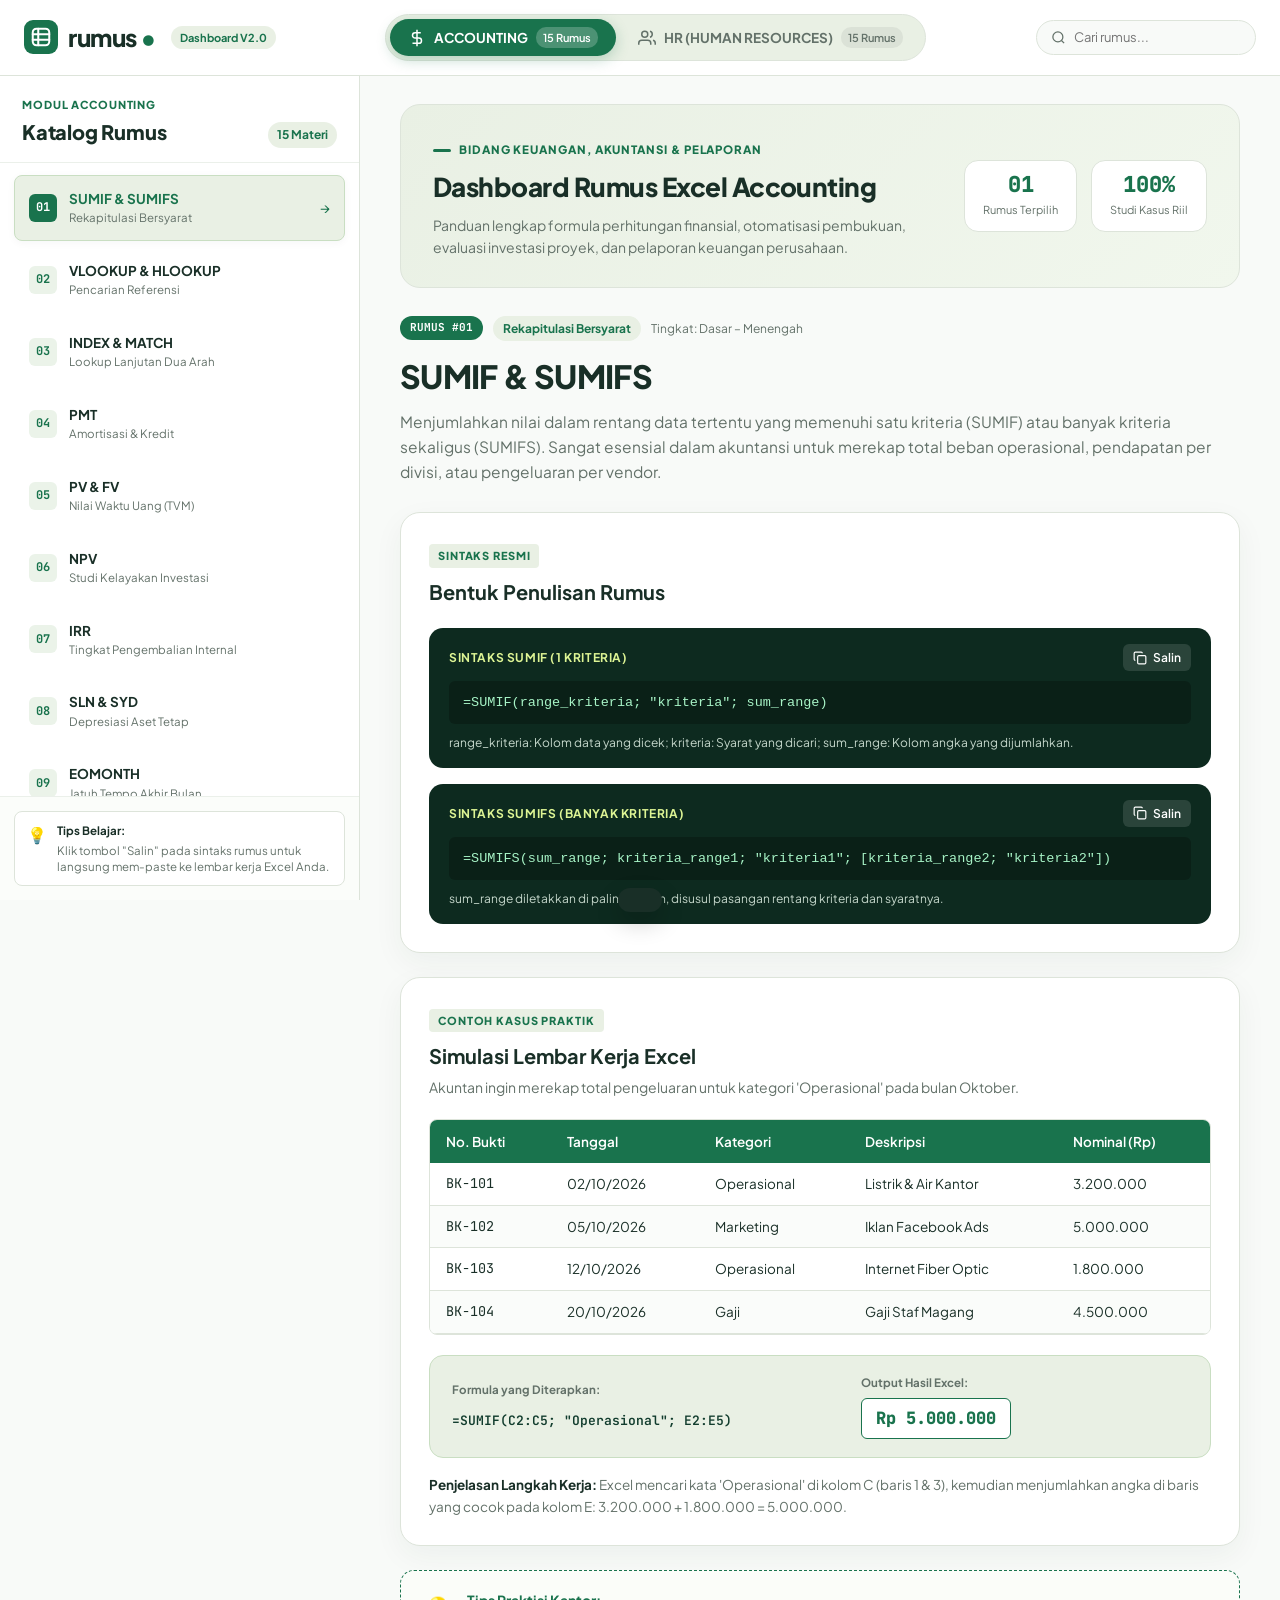
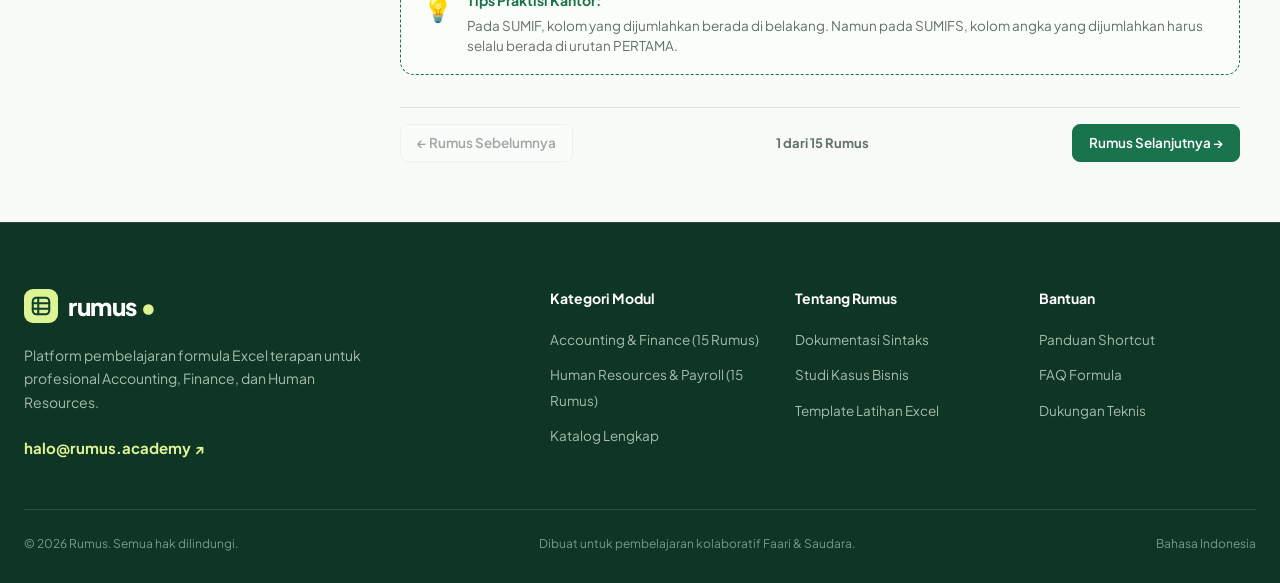
==== commit 6d924992: "feat: upgrade dashboard layout with 15 Accounting & 15 HR formulas" ====
--- a/index.html
+++ b/index.html
@@ -3,825 +3,139 @@
 <head>
   <meta charset="UTF-8" />
   <meta name="viewport" content="width=device-width, initial-scale=1.0" />
-  <meta name="description" content="Platform belajar Microsoft Excel interaktif untuk Finance dan Human Resources." />
-  <title>rumus • — Kuasai Excel untuk Keuangan &amp; HR</title>
-
-  <!-- Favicon dinamis -->
+  <meta name="description" content="Dashboard Interaktif Belajar 30 Rumus Excel Terpenting untuk Accounting & HR." />
+  <title>rumus • — Master Excel Accounting &amp; HR</title>
+
+  <!-- Animated Favicon Canvas Target -->
   <link id="favicon" rel="icon" type="image/svg+xml"
     href="data:image/svg+xml,%3Csvg xmlns='http://www.w3.org/2000/svg' viewBox='0 0 64 64'%3E%3Crect x='4' y='4' width='56' height='56' rx='14' fill='%2319734D'/%3E%3Cpath d='M20 18l8 14-8 14h7l4.5-9 4.5 9h7l-8-14 8-14h-7l-4.5 9-4.5-9z' fill='%23fff'/%3E%3C/svg%3E" />
 
+  <!-- Google Fonts: Plus Jakarta Sans & JetBrains Mono -->
   <link rel="preconnect" href="https://fonts.googleapis.com" />
   <link rel="preconnect" href="https://fonts.gstatic.com" crossorigin />
-  <link href="https://fonts.googleapis.com/css2?family=Plus+Jakarta+Sans:wght@400;500;600;700;800&family=JetBrains+Mono:ital,wght@0,400;0,500;0,700;1,400&display=swap" rel="stylesheet" />
+  <link href="https://fonts.googleapis.com/css2?family=Plus+Jakarta+Sans:wght@400;500;600;700;800&family=JetBrains+Mono:ital,wght@0,400;0,500;0,600;0,700;1,400&display=swap" rel="stylesheet" />
+
   <link rel="stylesheet" href="style.css" />
 </head>
 <body>
 
-  <!-- ================= 1. NAVIGASI UTAMA ================= -->
-  <header class="navbar" id="navbar">
-    <div class="container navbar__inner">
-      <a href="#beranda" class="brand" aria-label="rumus • kembali ke beranda">
-        <span class="brand__icon">
-          <svg width="22" height="22" viewBox="0 0 24 24" fill="none" stroke="currentColor" stroke-width="2.2" stroke-linecap="round" stroke-linejoin="round">
-            <rect width="18" height="18" x="3" y="3" rx="4"/>
-            <path d="M3 9h18M3 15h18M9 3v18"/>
+  <!-- ================= TOP NAVIGATION ================= -->
+  <header class="topbar">
+    <div class="topbar__inner">
+      <div class="topbar__left">
+        <a href="#beranda" class="brand" aria-label="rumus • kembali ke beranda">
+          <span class="brand__icon">
+            <svg width="22" height="22" viewBox="0 0 24 24" fill="none" stroke="currentColor" stroke-width="2.2" stroke-linecap="round" stroke-linejoin="round">
+              <rect width="18" height="18" x="3" y="3" rx="4"/>
+              <path d="M3 9h18M3 15h18M9 3v18"/>
+            </svg>
+          </span>
+          <span class="brand__title">rumus <span class="brand__dot">•</span></span>
+        </a>
+        <span class="brand__badge">Dashboard V2.0</span>
+      </div>
+
+      <!-- Category Pill Switcher (ACCOUNTING vs HR) -->
+      <nav class="category-nav" role="tablist" aria-label="Kategori Utama Modul">
+        <button class="category-btn is-active" id="catBtnAccounting" role="tab" aria-selected="true" aria-controls="accountingDashboard" data-category="accounting">
+          <svg class="cat-icon" width="18" height="18" viewBox="0 0 24 24" fill="none" stroke="currentColor" stroke-width="2">
+            <line x1="12" y1="1" x2="12" y2="23"/><path d="M17 5H9.5a3.5 3.5 0 0 0 0 7h5a3.5 3.5 0 0 1 0 7H6"/>
           </svg>
-        </span>
-        <span class="brand__title">rumus <span class="brand__dot">•</span></span>
-      </a>
-
-      <button class="navbar__toggle" id="navToggle" aria-label="Buka navigasi" aria-expanded="false" aria-controls="navMenu">
-        <span></span><span></span><span></span>
-      </button>
-
-      <div class="navbar__menu" id="navMenu">
-        <nav class="nav-links" aria-label="Navigasi menu">
-          <a href="#beranda" class="nav-link is-active">Beranda</a>
-          <a href="#modul" class="nav-link" data-goto-tab="finance">Modul Keuangan</a>
-          <a href="#modul" class="nav-link" data-goto-tab="hr">Modul HR</a>
-          <a href="#tabel-praktik" class="nav-link">Tabel Praktik</a>
-        </nav>
-
-        <div class="nav-auth">
-          <a href="#footer" class="nav-auth__login">Masuk</a>
-          <a href="#modul" class="btn btn--primary btn--sm">Daftar gratis</a>
-        </div>
+          <span>ACCOUNTING</span>
+          <span class="count-tag">15 Rumus</span>
+        </button>
+
+        <button class="category-btn" id="catBtnHr" role="tab" aria-selected="false" aria-controls="hrDashboard" data-category="hr">
+          <svg class="cat-icon" width="18" height="18" viewBox="0 0 24 24" fill="none" stroke="currentColor" stroke-width="2">
+            <path d="M17 21v-2a4 4 0 0 0-4-4H5a4 4 0 0 0-4 4v2"/><circle cx="9" cy="7" r="4"/><path d="M23 21v-2a4 4 0 0 0-3-3.87"/><path d="M16 3.13a4 4 0 0 1 0 7.75"/>
+          </svg>
+          <span>HR (HUMAN RESOURCES)</span>
+          <span class="count-tag">15 Rumus</span>
+        </button>
+      </nav>
+
+      <div class="topbar__right">
+        <div class="search-mini">
+          <svg width="15" height="15" viewBox="0 0 24 24" fill="none" stroke="currentColor" stroke-width="2"><circle cx="11" cy="11" r="8"/><path d="m21 21-4.3-4.3"/></svg>
+          <input type="text" id="formulaSearchInput" placeholder="Cari rumus..." aria-label="Cari rumus Excel" />
+        </div>
+        <button class="btn btn--outline btn--sm" id="sidebarToggle" aria-label="Buka daftar rumus">
+          <svg width="18" height="18" viewBox="0 0 24 24" fill="none" stroke="currentColor" stroke-width="2"><line x1="3" y1="12" x2="21" y2="12"/><line x1="3" y1="6" x2="21" y2="6"/><line x1="3" y1="18" x2="21" y2="18"/></svg>
+          <span>Daftar Rumus</span>
+        </button>
       </div>
     </div>
   </header>
 
-  <main>
-    <!-- ================= 2. HERO SECTION ================= -->
-    <section class="hero" id="beranda">
-      <div class="container hero__inner">
-        <!-- Konten Kiri -->
-        <div class="hero__content">
+  <!-- ================= MAIN DASHBOARD CONTAINER ================= -->
+  <main class="dashboard-layout">
+
+    <!-- ================= LEFT SIDEBAR (VERTICAL SCROLLABLE FORMULA LIST) ================= -->
+    <aside class="sidebar" id="dashboardSidebar">
+      <div class="sidebar__header">
+        <div class="sidebar__title-wrap">
+          <span class="sidebar__subtitle" id="sidebarCategoryLabel">MODUL ACCOUNTING</span>
+          <h2 class="sidebar__title">Katalog Rumus</h2>
+        </div>
+        <span class="sidebar__counter" id="formulaCounter">15 Materi</span>
+      </div>
+
+      <!-- Formula Nav Items Container -->
+      <nav class="sidebar__list" id="formulaSidebarList" role="tablist" aria-orientation="vertical">
+        <!-- Rendered dynamically by script.js -->
+      </nav>
+
+      <div class="sidebar__footer">
+        <div class="tip-card">
+          <div class="tip-card__icon">💡</div>
+          <div class="tip-card__text">
+            <strong>Tips Belajar:</strong>
+            <p>Klik tombol "Salin" pada sintaks rumus untuk langsung mem-paste ke lembar kerja Excel Anda.</p>
+          </div>
+        </div>
+      </div>
+    </aside>
+
+    <!-- ================= RIGHT CONTENT AREA (DYNAMIC DETAIL VIEW) ================= -->
+    <section class="content-stage" id="contentStage">
+      
+      <!-- Top Overview Banner -->
+      <div class="content-banner" id="moduleBanner">
+        <div class="content-banner__text">
           <div class="tag-label">
             <span class="tag-label__bar"></span>
-            <span>AKADEMI EXCEL UNTUK DUNIA KERJA</span>
-          </div>
-
-          <h1 class="hero__title">
-            Kuasai Excel untuk <span class="text-highlight">Keuangan &amp; HR.</span>
-          </h1>
-
-          <p class="hero__desc">
-            Platform belajar interaktif untuk mempermudah pekerjaan sehari-hari di bidang Finance dan Human Resources.
+            <span id="bannerTagText">BIDANG KEUANGAN, AKUNTANSI &amp; PELAPORAN</span>
+          </div>
+          <h1 class="content-banner__title" id="bannerTitle">Dashboard Rumus Excel Accounting</h1>
+          <p class="content-banner__desc" id="bannerDesc">
+            Panduan lengkap formula perhitungan finansial, otomatisasi pembukuan, evaluasi investasi proyek, dan pelaporan keuangan perusahaan.
           </p>
-
-          <div class="hero__actions">
-            <a href="#modul" class="btn btn--primary btn--lg">
-              Mulai Belajar
-              <svg width="18" height="18" viewBox="0 0 24 24" fill="none" stroke="currentColor" stroke-width="2.3" stroke-linecap="round" stroke-linejoin="round">
-                <path d="M7 17L17 7M7 7h10v10"/>
-              </svg>
-            </a>
-            <a href="#modul" class="btn btn--outline btn--lg" data-goto-tab="hr">
-              Lihat modul HR
-            </a>
-          </div>
-
-          <div class="hero__subnote">
-            <svg class="check-icon" width="18" height="18" viewBox="0 0 24 24" fill="none" stroke="currentColor" stroke-width="2.4" stroke-linecap="round" stroke-linejoin="round">
-              <path d="M20 6L9 17l-5-5"/>
-            </svg>
-            <span>Tanpa kartu kredit • Proyek kolaborasi belajar bersama Faari &amp; Saudara</span>
-          </div>
-        </div>
-
-        <!-- Visual Kanan (Excel Sheet Mockup persis gambar Figma) -->
-        <div class="hero__visual-wrap">
-          <!-- Stiker hijau pupus miring di atas kanan -->
-          <div class="badge-sparkle">
-            <svg width="15" height="15" viewBox="0 0 24 24" fill="currentColor">
-              <path d="m12 3-1.9 5.8a2 2 0 0 1-1.3 1.3L3 12l5.8 1.9a2 2 0 0 1 1.3 1.3L12 21l1.9-5.8a2 2 0 0 1 1.3-1.3L21 12l-5.8-1.9a2 2 0 0 1-1.3-1.3z"/>
-            </svg>
-            Kecil belajarnya. Besar efeknya.
-          </div>
-
-          <div class="sheet-container">
-            <!-- Sheet Card Header -->
-            <div class="sheet-card__top">
-              <div class="sheet-card__top-left">
-                <svg width="15" height="15" viewBox="0 0 24 24" fill="none" stroke="currentColor" stroke-width="2">
-                  <rect width="18" height="18" x="3" y="3" rx="2"/>
-                  <path d="M3 9h18M3 15h18M9 3v18"/>
-                </svg>
-                <span>DARI DATA, JADI CERITA.</span>
-              </div>
-              <div class="sheet-card__step">01 / 05</div>
-            </div>
-
-            <!-- Excel Window -->
-            <div class="excel-win">
-              <div class="excel-win__header">
-                <span class="excel-win__file">Latihan_Penjualan.xlsx</span>
-                <span class="excel-win__saved">Tersimpan ✓</span>
-              </div>
-
-              <!-- Formula Bar -->
-              <div class="excel-win__formula-bar">
-                <span class="cell-id">E8</span>
-                <span class="fx-sym"><em>fx</em></span>
-                <code class="fx-text">=SUMIF(B2:B6;"Jakarta";E2:E6)</code>
-              </div>
-
-              <!-- Grid -->
-              <div class="excel-grid">
-                <!-- Col Letter -->
-                <div class="excel-row excel-row--col-letters">
-                  <div class="c c--col-0"></div>
-                  <div class="c">B</div>
-                  <div class="c">C</div>
-                  <div class="c">D</div>
-                  <div class="c">E</div>
-                </div>
-
-                <!-- Table Header (Dark Green) -->
-                <div class="excel-row excel-row--head">
-                  <div class="c c--col-0">1</div>
-                  <div class="c">Kota</div>
-                  <div class="c">Produk</div>
-                  <div class="c">Unit</div>
-                  <div class="c text-right">Penjualan</div>
-                </div>
-
-                <!-- Data Rows -->
-                <div class="excel-row" data-city="Jakarta" data-val="96000000">
-                  <div class="c c--col-0">2</div>
-                  <div class="c font-medium">Jakarta</div>
-                  <div class="c">Laptop</div>
-                  <div class="c">12</div>
-                  <div class="c text-right">Rp96.000.000</div>
-                </div>
-                <div class="excel-row" data-city="Bandung" data-val="45000000">
-                  <div class="c c--col-0">3</div>
-                  <div class="c">Bandung</div>
-                  <div class="c">Monitor</div>
-                  <div class="c">18</div>
-                  <div class="c text-right">Rp45.000.000</div>
-                </div>
-                <div class="excel-row" data-city="Surabaya" data-val="80000000">
-                  <div class="c c--col-0">4</div>
-                  <div class="c">Surabaya</div>
-                  <div class="c">Laptop</div>
-                  <div class="c">10</div>
-                  <div class="c text-right">Rp80.000.000</div>
-                </div>
-                <div class="excel-row" data-city="Jakarta" data-val="60000000">
-                  <div class="c c--col-0">5</div>
-                  <div class="c font-medium">Jakarta</div>
-                  <div class="c">Monitor</div>
-                  <div class="c">24</div>
-                  <div class="c text-right">Rp60.000.000</div>
-                </div>
-                <div class="excel-row" data-city="Bandung" data-val="64000000">
-                  <div class="c c--col-0">6</div>
-                  <div class="c">Bandung</div>
-                  <div class="c">Laptop</div>
-                  <div class="c">8</div>
-                  <div class="c text-right">Rp64.000.000</div>
-                </div>
-
-                <!-- Result Bar -->
-                <div class="excel-summary-bar">
-                  <span class="summary-label">Total penjualan Jakarta</span>
-                  <div class="summary-box">
-                    <output id="heroLiveSum">Rp156.000.000</output>
-                  </div>
-                </div>
-
-                <!-- Tabs Bottom -->
-                <div class="excel-tabs">
-                  <span class="tab-item is-active">Penjualan</span>
-                  <span class="tab-item">Ringkasan</span>
-                  <span class="tab-item tab-plus">+</span>
-                </div>
-              </div>
-            </div>
-          </div>
-
-          <!-- Floating Result Pill di bawah kiri -->
-          <div class="feedback-pill">
-            <span class="feedback-pill__icon">
-              <svg width="18" height="18" viewBox="0 0 24 24" fill="none" stroke="currentColor" stroke-width="2.5" stroke-linecap="round" stroke-linejoin="round">
-                <path d="M20 6L9 17l-5-5"/>
-              </svg>
-            </span>
-            <div class="feedback-pill__content">
-              <strong>Rumus tepat. Kerja lebih cepat.</strong>
-              <span>Satu keterampilan baru, hari ini.</span>
-            </div>
-          </div>
-        </div>
-      </div>
+        </div>
+        <div class="content-banner__stats">
+          <div class="stat-pill">
+            <strong id="statActiveNum">01</strong>
+            <span>Rumus Terpilih</span>
+          </div>
+          <div class="stat-pill">
+            <strong>100%</strong>
+            <span>Studi Kasus Riil</span>
+          </div>
+        </div>
+      </div>
+
+      <!-- Active Formula Dynamic View Container -->
+      <article class="formula-view" id="formulaDetailContainer">
+        <!-- Injected via script.js -->
+      </article>
+
     </section>
 
-    <!-- ================= 3. STRIP KEUNGGULAN ================= -->
-    <section class="perks-strip">
-      <div class="container perks-strip__inner">
-        <h2 class="perks__headline">Belajar yang relevan. Kehidupan kerja yang lebih ringan.</h2>
-
-        <div class="perk-item">
-          <div class="perk-item__icon">
-            <svg width="22" height="22" viewBox="0 0 24 24" fill="none" stroke="currentColor" stroke-width="2" stroke-linecap="round" stroke-linejoin="round">
-              <circle cx="12" cy="12" r="10"/>
-              <polygon points="10 8 16 12 10 16 10 8"/>
-            </svg>
-          </div>
-          <div class="perk-item__text">
-            <strong>Video singkat</strong>
-            <span>10–15 menit per materi</span>
-          </div>
-        </div>
-
-        <div class="perk-item">
-          <div class="perk-item__icon">
-            <svg width="22" height="22" viewBox="0 0 24 24" fill="none" stroke="currentColor" stroke-width="2" stroke-linecap="round" stroke-linejoin="round">
-              <path d="M14 2H6a2 2 0 0 0-2 2v16a2 2 0 0 0 2 2h12a2 2 0 0 0 2-2V8z"/>
-              <polyline points="14 2 14 8 20 8"/>
-              <line x1="8" y1="13" x2="16" y2="13"/>
-              <line x1="8" y1="17" x2="16" y2="17"/>
-            </svg>
-          </div>
-          <div class="perk-item__text">
-            <strong>Praktik langsung</strong>
-            <span>Berkas latihan siap unduh</span>
-          </div>
-        </div>
-
-        <div class="perk-item">
-          <div class="perk-item__icon">
-            <svg width="22" height="22" viewBox="0 0 24 24" fill="none" stroke="currentColor" stroke-width="2" stroke-linecap="round" stroke-linejoin="round">
-              <path d="M12 22s8-4 8-10V5l-8-3-8 3v7c0 6 8 10 8 10z"/>
-              <path d="M9 12l2 2 4-4"/>
-            </svg>
-          </div>
-          <div class="perk-item__text">
-            <strong>Bukti keterampilan</strong>
-            <span>Sertifikat penyelesaian</span>
-          </div>
-        </div>
-      </div>
-    </section>
-
-    <!-- ================= 4. SECTION MODUL UTAMA (FINANCE & HR) ================= -->
-    <section class="section-modules" id="modul">
-      <div class="container">
-        <!-- Section Header persis Gambar 2 -->
-        <div class="section-head-split">
-          <div>
-            <div class="tag-label">
-              <span class="tag-label__bar"></span>
-              <span>02 / KURSUS PILIHAN</span>
-            </div>
-            <h2 class="section-head-title">Keterampilan baru. Bisa langsung dipakai.</h2>
-          </div>
-
-          <!-- Modul Pill Switcher -->
-          <div class="modul-switcher" role="tablist" aria-label="Pilih Modul Pembelajaran">
-            <button class="switcher-pill is-active" id="tabBtnFinance" role="tab" aria-selected="true" aria-controls="tabContentFinance" data-tab="finance">
-              Modul 1: Keuangan (Finance)
-            </button>
-            <button class="switcher-pill" id="tabBtnHr" role="tab" aria-selected="false" aria-controls="tabContentHr" data-tab="hr">
-              Modul 2: Human Resources (HR)
-            </button>
-          </div>
-        </div>
-
-        <!-- ================= TAB CONTENT 1: FINANCE ================= -->
-        <div class="tab-content is-active" id="tabContentFinance" role="tabpanel" aria-labelledby="tabBtnFinance">
-          <!-- 3 Kartu Materi Finance dengan Visual Header persis Gambar 2 -->
-          <div class="course-cards-grid">
-            <!-- Materi 1: SUMIF & SUMIFS -->
-            <article class="course-card">
-              <!-- Visual Header Card -->
-              <div class="course-card__preview course-card__preview--sage">
-                <div class="preview-meta">
-                  <span>MULAI DARI DASAR</span>
-                  <svg width="14" height="14" viewBox="0 0 24 24" fill="none" stroke="currentColor" stroke-width="2"><rect width="18" height="18" x="3" y="3" rx="2"/><path d="M3 9h18M3 15h18M9 3v18"/></svg>
-                </div>
-                <div class="preview-table">
-                  <div class="ptable-head">
-                    <span>Produk</span><span>Jumlah</span><span class="text-right">Harga</span>
-                  </div>
-                  <div class="ptable-row"><span>Buku</span><span>25</span><span class="text-right">Rp75.000</span></div>
-                  <div class="ptable-row"><span>Pensil</span><span>40</span><span class="text-right">Rp40.000</span></div>
-                  <div class="ptable-row ptable-row--total"><span>Total</span><span>65</span><span class="text-right">Rp115.000</span></div>
-                </div>
-              </div>
-
-              <div class="course-card__body">
-                <div class="card-badges">
-                  <span class="badge-level badge-level--green">Materi 1</span>
-                  <span class="badge-time">Video + latihan</span>
-                </div>
-                <h3 class="course-card__title">Dasar Rekapitulasi (SUMIF &amp; SUMIFS)</h3>
-                <p class="course-card__desc">
-                  Menjumlahkan nominal transaksi berdasarkan kriteria kategori biaya pengeluaran kantor secara akurat.
-                </p>
-
-                <div class="formula-box" title="Klik untuk menyalin rumus" data-copy="=SUMIF(Range_Kriteria, &quot;Kriteria&quot;, Range_Yang_Dijumlahkan)">
-                  <div class="formula-box__header">
-                    <span>RUMUS EXCEL</span>
-                    <span class="formula-copy-tag">Salin</span>
-                  </div>
-                  <code>=SUMIF(Range_Kriteria, "Kriteria", Range_Yang_Dijumlahkan)</code>
-                </div>
-
-                <div class="course-card__footer">
-                  <span class="course-author">Finance Fundamental</span>
-                  <span class="course-link">Salin Rumus ↗</span>
-                </div>
-              </div>
-            </article>
-
-            <!-- Materi 2: VLOOKUP & INDEX MATCH -->
-            <article class="course-card">
-              <!-- Visual Header Card (Dark Green) -->
-              <div class="course-card__preview course-card__preview--dark">
-                <div class="preview-meta">
-                  <span>LOGIKA JADI SOLUSI</span>
-                  <svg width="14" height="14" viewBox="0 0 24 24" fill="none" stroke="currentColor" stroke-width="2"><rect width="18" height="18" x="3" y="3" rx="2"/><path d="M3 9h18M3 15h18M9 3v18"/></svg>
-                </div>
-                <div class="preview-center-calc">
-                  <div class="preview-formula-huge">=VLOOKUP( )</div>
-                  <div class="preview-tags">
-                    <span>VLOOKUP</span>
-                    <span>INDEX</span>
-                    <span>MATCH</span>
-                  </div>
-                  <p class="preview-hint">Temukan data. Hemat waktu.</p>
-                </div>
-              </div>
-
-              <div class="course-card__body">
-                <div class="card-badges">
-                  <span class="badge-level badge-level--green">Materi 2</span>
-                  <span class="badge-time">Video + latihan</span>
-                </div>
-                <h3 class="course-card__title">Pencarian Data (VLOOKUP &amp; INDEX MATCH)</h3>
-                <p class="course-card__desc">
-                  Mencari dan menarik data referensi harga invoice, aset operasional, dan vendor secara otomatis.
-                </p>
-
-                <div class="formula-box" title="Klik untuk menyalin rumus" data-copy="=VLOOKUP(Nilai_Yang_Dicari, Tabel_Referensi, Kolom_Ke_Berapa, FALSE)">
-                  <div class="formula-box__header">
-                    <span>RUMUS EXCEL</span>
-                    <span class="formula-copy-tag">Salin</span>
-                  </div>
-                  <code>=VLOOKUP(Nilai_Yang_Dicari, Tabel_Referensi, Kolom_Ke_Berapa, FALSE)</code>
-                </div>
-
-                <div class="course-card__footer">
-                  <span class="course-author">Database Lookup</span>
-                  <span class="course-link">Salin Rumus ↗</span>
-                </div>
-              </div>
-            </article>
-
-            <!-- Materi 3: Simulasi Pinjaman (PMT) -->
-            <article class="course-card">
-              <!-- Visual Header Card (Metric & Chart) -->
-              <div class="course-card__preview course-card__preview--sage">
-                <div class="preview-meta">
-                  <span>DATA JADI WAWASAN</span>
-                  <svg width="14" height="14" viewBox="0 0 24 24" fill="none" stroke="currentColor" stroke-width="2"><rect width="18" height="18" x="3" y="3" rx="2"/><path d="M3 9h18M3 15h18M9 3v18"/></svg>
-                </div>
-                <div class="preview-metrics">
-                  <div class="chart-box">
-                    <span class="chart-title">Cicilan Bulanan</span>
-                    <div class="chart-bars">
-                      <div class="cbar" style="height: 38%;"></div>
-                      <div class="cbar" style="height: 72%;"></div>
-                      <div class="cbar" style="height: 60%;"></div>
-                      <div class="cbar" style="height: 85%;"></div>
-                      <div class="cbar cbar--light" style="height: 100%;"></div>
-                    </div>
-                  </div>
-                  <div class="kpi-box">
-                    <span class="kpi-title">Bunga / Tenor</span>
-                    <span class="kpi-val">8%</span>
-                    <span class="kpi-sub">↗ 60 Bulan</span>
-                  </div>
-                </div>
-              </div>
-
-              <div class="course-card__body">
-                <div class="card-badges">
-                  <span class="badge-level badge-level--green">Materi 3</span>
-                  <span class="badge-time">Kalkulator Interaktif</span>
-                </div>
-                <h3 class="course-card__title">Simulasi Pinjaman (PMT)</h3>
-                <p class="course-card__desc">
-                  Menghitung angsuran pokok dan beban bunga periodik untuk pengadaan aset operasional kantor.
-                </p>
-
-                <div class="formula-box" title="Klik untuk menyalin rumus" data-copy="=PMT(Suku_Bunga/12, Total_Bulan_Pinjaman, -Total_Pinjaman)">
-                  <div class="formula-box__header">
-                    <span>RUMUS EXCEL</span>
-                    <span class="formula-copy-tag">Salin</span>
-                  </div>
-                  <code>=PMT(Suku_Bunga/12, Total_Bulan_Pinjaman, -Total_Pinjaman)</code>
-                </div>
-
-                <div class="course-card__footer">
-                  <span class="course-author">Financial Modeling</span>
-                  <span class="course-link">Salin Rumus ↗</span>
-                </div>
-              </div>
-            </article>
-          </div>
-
-          <!-- TABEL PRAKTIK KEUANGAN -->
-          <div class="practice-container" id="tabel-praktik">
-            <!-- Tabel 1: Catatan Transaksi -->
-            <div class="practice-block">
-              <div class="practice-block__header">
-                <div>
-                  <span class="practice-chip">PRAKTIK NYATA 01</span>
-                  <h3 class="practice-title">Tabel Praktik Keuangan (Catatan Transaksi)</h3>
-                  <p class="practice-desc">Gunakan untuk latihan rumus <code>SUMIF</code> dan pencarian data <code>VLOOKUP</code>.</p>
-                </div>
-              </div>
-
-              <div class="table-responsive">
-                <table class="figma-table">
-                  <thead>
-                    <tr>
-                      <th>No. Invoice</th>
-                      <th>Tanggal Transaksi</th>
-                      <th>Kategori</th>
-                      <th>Keterangan</th>
-                      <th class="text-right">Nominal (Rp)</th>
-                    </tr>
-                  </thead>
-                  <tbody>
-                    <tr>
-                      <td class="font-mono">INV-2610-01</td>
-                      <td>01/10/2026</td>
-                      <td><span class="status-tag status-tag--blue">Biaya Marketing</span></td>
-                      <td>Iklan Instagram</td>
-                      <td class="text-right font-mono font-semibold">5.000.000</td>
-                    </tr>
-                    <tr>
-                      <td class="font-mono">INV-2610-02</td>
-                      <td>03/10/2026</td>
-                      <td><span class="status-tag status-tag--amber">Operasional</span></td>
-                      <td>Listrik &amp; Internet</td>
-                      <td class="text-right font-mono font-semibold">2.500.000</td>
-                    </tr>
-                    <tr>
-                      <td class="font-mono">INV-2610-04</td>
-                      <td>10/10/2026</td>
-                      <td><span class="status-tag status-tag--green">Gaji Karyawan</span></td>
-                      <td>Pembayaran Gaji Staf</td>
-                      <td class="text-right font-mono font-semibold">45.000.000</td>
-                    </tr>
-                  </tbody>
-                </table>
-              </div>
-            </div>
-
-            <!-- Tabel 2: Simulasi Pinjaman + Interactive PMT Calculator -->
-            <div class="practice-block">
-              <div class="practice-block__header">
-                <div>
-                  <span class="practice-chip">PRAKTIK NYATA 02</span>
-                  <h3 class="practice-title">Tabel Praktik Keuangan (Simulasi Pinjaman)</h3>
-                  <p class="practice-desc">Klik baris di bawah untuk menguji kalkulator PMT secara langsung.</p>
-                </div>
-              </div>
-
-              <div class="table-responsive">
-                <table class="figma-table figma-table--clickable" id="loanTable">
-                  <thead>
-                    <tr>
-                      <th>ID Aset</th>
-                      <th>Nama Aset</th>
-                      <th class="text-right">Plafon Pinjaman</th>
-                      <th class="text-right">Bunga/Tahun</th>
-                      <th class="text-right">Tenor (Bulan)</th>
-                      <th class="text-right">Aksi</th>
-                    </tr>
-                  </thead>
-                  <tbody>
-                    <tr data-principal="250000000" data-rate="0.08" data-tenor="60">
-                      <td class="font-mono">AST-01</td>
-                      <td class="font-medium">Mobil Operasional</td>
-                      <td class="text-right font-mono">250.000.000</td>
-                      <td class="text-right font-mono">8%</td>
-                      <td class="text-right font-mono">60</td>
-                      <td class="text-right"><button class="btn-action-table">Pilih ↗</button></td>
-                    </tr>
-                    <tr data-principal="45000000" data-rate="0.10" data-tenor="24">
-                      <td class="font-mono">AST-02</td>
-                      <td class="font-medium">Mesin Fotokopi</td>
-                      <td class="text-right font-mono">45.000.000</td>
-                      <td class="text-right font-mono">10%</td>
-                      <td class="text-right font-mono">24</td>
-                      <td class="text-right"><button class="btn-action-table">Pilih ↗</button></td>
-                    </tr>
-                  </tbody>
-                </table>
-              </div>
-
-              <!-- Interactive PMT Calculator Tool -->
-              <div class="calc-panel">
-                <div class="calc-panel__header">
-                  <strong>Simulasi Hitung Cicilan: <code>=PMT(Bunga/12, Tenor, -Plafon)</code></strong>
-                  <span>Ubah parameter di bawah untuk melihat cicilan berubah secara realtime</span>
-                </div>
-                <div class="calc-panel__grid">
-                  <div class="calc-field">
-                    <label for="pmtPrincipal">Plafon Pinjaman (Rp)</label>
-                    <input type="number" id="pmtPrincipal" value="250000000" step="5000000" />
-                  </div>
-                  <div class="calc-field">
-                    <label for="pmtRate">Bunga per Tahun (%)</label>
-                    <input type="number" id="pmtRate" value="8" step="0.5" />
-                  </div>
-                  <div class="calc-field">
-                    <label for="pmtTenor">Tenor (Bulan)</label>
-                    <input type="number" id="pmtTenor" value="60" step="6" />
-                  </div>
-                </div>
-                <div class="calc-panel__result">
-                  <span>Hasil Estimasi Cicilan Bulanan:</span>
-                  <output id="pmtResult" class="font-mono">Rp 5.069.096</output>
-                </div>
-              </div>
-            </div>
-          </div>
-        </div>
-
-        <!-- ================= TAB CONTENT 2: HR ================= -->
-        <div class="tab-content" id="tabContentHr" role="tabpanel" aria-labelledby="tabBtnHr" hidden>
-          <!-- 4 Kartu Materi HR -->
-          <div class="course-cards-grid course-cards-grid--4">
-            <!-- Materi 1: DATEDIF -->
-            <article class="course-card">
-              <div class="course-card__preview course-card__preview--sage">
-                <div class="preview-meta">
-                  <span>MASA KERJA</span>
-                  <svg width="14" height="14" viewBox="0 0 24 24" fill="none" stroke="currentColor" stroke-width="2"><circle cx="12" cy="12" r="10"/><polyline points="12 6 12 12 16 14"/></svg>
-                </div>
-                <div class="preview-date-calc">
-                  <div class="date-chip">Mulai: 15/01/2022</div>
-                  <div class="date-arrow">↓</div>
-                  <div class="date-chip date-chip--result">Masa Kerja: 4 Tahun</div>
-                </div>
-              </div>
-
-              <div class="course-card__body">
-                <div class="card-badges">
-                  <span class="badge-level badge-level--purple">Materi 1</span>
-                  <span class="badge-time">Video + latihan</span>
-                </div>
-                <h3 class="course-card__title">Masa Kerja &amp; Usia (DATEDIF)</h3>
-                <p class="course-card__desc">
-                  Menghitung lamanya karyawan bekerja atau usia karyawan secara presisi tahun, bulan, dan hari.
-                </p>
-
-                <div class="formula-box" title="Klik untuk menyalin rumus" data-copy="=DATEDIF(Tanggal_Mulai, Tanggal_Akhir, &quot;Y&quot;)">
-                  <div class="formula-box__header">
-                    <span>RUMUS EXCEL</span>
-                    <span class="formula-copy-tag">Salin</span>
-                  </div>
-                  <code>=DATEDIF(Tanggal_Mulai, Tanggal_Akhir, "Y")</code>
-                </div>
-
-                <div class="course-card__footer">
-                  <span class="course-author">HR Analytics</span>
-                  <span class="course-link">Salin Rumus ↗</span>
-                </div>
-              </div>
-            </article>
-
-            <!-- Materi 2: TRIM & PROPER -->
-            <article class="course-card">
-              <div class="course-card__preview course-card__preview--dark">
-                <div class="preview-meta">
-                  <span>CLEANSING DATA</span>
-                  <svg width="14" height="14" viewBox="0 0 24 24" fill="none" stroke="currentColor" stroke-width="2"><path d="M12 20h9"/><path d="M16.5 3.5a2.121 2.121 0 0 1 3 3L7 19l-4 1 1-4L16.5 3.5z"/></svg>
-                </div>
-                <div class="preview-center-calc">
-                  <div class="preview-text-compare">
-                    <span class="text-bad">" muhammad faari "</span>
-                    <span class="text-arrow">➔</span>
-                    <span class="text-good">"Muhammad Faari"</span>
-                  </div>
-                  <p class="preview-hint">Hapus spasi acak &amp; rapikan huruf.</p>
-                </div>
-              </div>
-
-              <div class="course-card__body">
-                <div class="card-badges">
-                  <span class="badge-level badge-level--purple">Materi 2</span>
-                  <span class="badge-time">Video + latihan</span>
-                </div>
-                <h3 class="course-card__title">Merapikan Data (PROPER, TRIM, CONCATENATE)</h3>
-                <p class="course-card__desc">
-                  Membersihkan spasi berlebih dari input formulir dan mengubah format nama menjadi huruf kapital rapi.
-                </p>
-
-                <div class="formula-box" title="Klik untuk menyalin rumus" data-copy="=TRIM(PROPER(A2))">
-                  <div class="formula-box__header">
-                    <span>RUMUS EXCEL</span>
-                    <span class="formula-copy-tag">Salin</span>
-                  </div>
-                  <code>=TRIM(PROPER(A2))</code>
-                </div>
-
-                <div class="course-card__footer">
-                  <span class="course-author">Data Cleaning</span>
-                  <span class="course-link">Salin Rumus ↗</span>
-                </div>
-              </div>
-            </article>
-
-            <!-- Materi 3: NETWORKDAYS -->
-            <article class="course-card">
-              <div class="course-card__preview course-card__preview--sage">
-                <div class="preview-meta">
-                  <span>ABSENSI KARYAWAN</span>
-                  <svg width="14" height="14" viewBox="0 0 24 24" fill="none" stroke="currentColor" stroke-width="2"><rect width="18" height="18" x="3" y="4" rx="2" ry="2"/><line x1="16" y1="2" x2="16" y2="6"/><line x1="8" y1="2" x2="8" y2="6"/><line x1="3" y1="10" x2="21" y2="10"/></svg>
-                </div>
-                <div class="preview-metrics">
-                  <div class="chart-box">
-                    <span class="chart-title">Hari Efektif</span>
-                    <span class="kpi-val" style="font-size: 26px; color: var(--c-primary); margin-top: 10px; display:block;">21 Hari</span>
-                    <span class="chart-sub">di luar weekend &amp; libur</span>
-                  </div>
-                </div>
-              </div>
-
-              <div class="course-card__body">
-                <div class="card-badges">
-                  <span class="badge-level badge-level--purple">Materi 3</span>
-                  <span class="badge-time">Video + latihan</span>
-                </div>
-                <h3 class="course-card__title">Hari Kerja Aktif (NETWORKDAYS)</h3>
-                <p class="course-card__desc">
-                  Menghitung jumlah hari kerja efektif tanpa hari libur nasional dan akhir pekan untuk perhitungan payroll.
-                </p>
-
-                <div class="formula-box" title="Klik untuk menyalin rumus" data-copy="=NETWORKDAYS(Tanggal_Awal, Tanggal_Akhir, [Range_Hari_Libur])">
-                  <div class="formula-box__header">
-                    <span>RUMUS EXCEL</span>
-                    <span class="formula-copy-tag">Salin</span>
-                  </div>
-                  <code>=NETWORKDAYS(Tanggal_Awal, Tanggal_Akhir, [Range_Hari_Libur])</code>
-                </div>
-
-                <div class="course-card__footer">
-                  <span class="course-author">Payroll &amp; Time Tracking</span>
-                  <span class="course-link">Salin Rumus ↗</span>
-                </div>
-              </div>
-            </article>
-
-            <!-- Materi 4: IF & IFS -->
-            <article class="course-card">
-              <div class="course-card__preview course-card__preview--dark">
-                <div class="preview-meta">
-                  <span>LOGIKA PENILAIAN</span>
-                  <svg width="14" height="14" viewBox="0 0 24 24" fill="none" stroke="currentColor" stroke-width="2"><polygon points="12 2 15.09 8.26 22 9.27 17 14.14 18.18 21.02 12 17.77 5.82 21.02 7 14.14 2 9.27 8.91 8.26 12 2"/></svg>
-                </div>
-                <div class="preview-center-calc">
-                  <div class="preview-formula-huge">=IF(Score &gt; 80)</div>
-                  <div class="preview-tags">
-                    <span>"Promosi"</span>
-                    <span>"Evaluasi"</span>
-                  </div>
-                  <p class="preview-hint">Otomatisasi KPI karyawan.</p>
-                </div>
-              </div>
-
-              <div class="course-card__body">
-                <div class="card-badges">
-                  <span class="badge-level badge-level--purple">Materi 4</span>
-                  <span class="badge-time">Video + latihan</span>
-                </div>
-                <h3 class="course-card__title">Logika Kondisional (IF &amp; IFS)</h3>
-                <p class="course-card__desc">
-                  Menentukan grade karyawan, bonus tahunan, status kontrak vs tetap berdasarkan kriteria tertentu.
-                </p>
-
-                <div class="formula-box" title="Klik untuk menyalin rumus" data-copy="=IF(Kondisi, Hasil_Jika_Benar, Hasil_Jika_Salah)">
-                  <div class="formula-box__header">
-                    <span>RUMUS EXCEL</span>
-                    <span class="formula-copy-tag">Salin</span>
-                  </div>
-                  <code>=IF(Kondisi, Hasil_Jika_Benar, Hasil_Jika_Salah)</code>
-                </div>
-
-                <div class="course-card__footer">
-                  <span class="course-author">Appraisal &amp; Performance</span>
-                  <span class="course-link">Salin Rumus ↗</span>
-                </div>
-              </div>
-            </article>
-          </div>
-
-          <!-- TABEL PRAKTIK HR -->
-          <div class="practice-container">
-            <!-- Tabel HR 1: Database Mentah Karyawan -->
-            <div class="practice-block">
-              <div class="practice-block__header">
-                <div>
-                  <span class="practice-chip">PRAKTIK NYATA 03</span>
-                  <h3 class="practice-title">Tabel Praktik HR (Database Mentah Karyawan)</h3>
-                  <p class="practice-desc">Perhatikan spasi acak pada nama. Coba tekan tombol di samping untuk menguji <code>TRIM + PROPER</code>.</p>
-                </div>
-                <button class="btn btn--outline btn--sm" id="btnToggleClean">
-                  ✨ Bersihkan dengan TRIM + PROPER
-                </button>
-              </div>
-
-              <div class="table-responsive">
-                <table class="figma-table" id="tableEmployeeRaw">
-                  <thead>
-                    <tr>
-                      <th>ID Karyawan</th>
-                      <th>Nama Depan</th>
-                      <th>Nama Belakang</th>
-                      <th>Tanggal Masuk</th>
-                      <th>Masa Kerja (Est.)</th>
-                    </tr>
-                  </thead>
-                  <tbody>
-                    <tr>
-                      <td class="font-mono">EMP-101</td>
-                      <td><code class="raw-cell" data-raw=" muhammad ">" muhammad "</code></td>
-                      <td><code class="raw-cell" data-raw=" faari ">" faari "</code></td>
-                      <td>15/01/2022</td>
-                      <td class="font-mono">4 Tahun (DATEDIF)</td>
-                    </tr>
-                    <tr>
-                      <td class="font-mono">EMP-102</td>
-                      <td><code class="raw-cell" data-raw=" andi">" andi"</code></td>
-                      <td><code class="raw-cell" data-raw="Budi ">"Budi "</code></td>
-                      <td>01/03/2020</td>
-                      <td class="font-mono">6 Tahun (DATEDIF)</td>
-                    </tr>
-                    <tr>
-                      <td class="font-mono">EMP-103</td>
-                      <td><code class="raw-cell" data-raw=" reza">" reza"</code></td>
-                      <td><code class="raw-cell" data-raw=" rahardian ">" rahardian "</code></td>
-                      <td>20/02/2019</td>
-                      <td class="font-mono">7 Tahun (DATEDIF)</td>
-                    </tr>
-                  </tbody>
-                </table>
-              </div>
-            </div>
-
-            <!-- Tabel HR 2: Parameter Absensi -->
-            <div class="practice-block">
-              <div class="practice-block__header">
-                <div>
-                  <span class="practice-chip">PRAKTIK NYATA 04</span>
-                  <h3 class="practice-title">Tabel Praktik HR (Parameter Absensi)</h3>
-                  <p class="practice-desc">Digunakan sebagai referensi <code>[Range_Hari_Libur]</code> pada rumus <code>NETWORKDAYS</code>.</p>
-                </div>
-              </div>
-
-              <div class="table-responsive" style="max-width: 600px;">
-                <table class="figma-table">
-                  <thead>
-                    <tr>
-                      <th>Tanggal Libur</th>
-                      <th>Keterangan</th>
-                      <th>Status Hari Kerja</th>
-                    </tr>
-                  </thead>
-                  <tbody>
-                    <tr>
-                      <td class="font-mono">01/10/2026</td>
-                      <td class="font-medium">Hari Kesaktian Pancasila</td>
-                      <td><span class="status-tag status-tag--red">Libur Nasional</span></td>
-                    </tr>
-                    <tr>
-                      <td class="font-mono">23/10/2026</td>
-                      <td class="font-medium">Cuti Bersama</td>
-                      <td><span class="status-tag status-tag--amber">Cuti Bersama</span></td>
-                    </tr>
-                  </tbody>
-                </table>
-              </div>
-            </div>
-          </div>
-        </div>
-      </div>
-    </section>
   </main>
 
-  <!-- ================= 5. FOOTER PERSIS GAMBAR 3 ================= -->
+  <!-- ================= FOOTER ================= -->
   <footer class="footer-dark" id="footer">
     <div class="container footer-dark__inner">
       <div class="footer-grid">
-        <!-- Kolom Kiri: Brand & Info -->
         <div class="footer-brand-col">
           <div class="brand brand--footer">
             <span class="brand__icon brand__icon--footer">
@@ -834,84 +148,56 @@
           </div>
 
           <p class="footer-tagline">
-            Ruang belajar Excel untuk langkah kecil dan kemajuan yang berarti. Dari sel pertama, sampai percaya diri.
+            Platform pembelajaran formula Excel terapan untuk profesional Accounting, Finance, dan Human Resources.
           </p>
 
           <a href="mailto:halo@rumus.academy" class="footer-email">
             halo@rumus.academy ↗
           </a>
-
-          <!-- Social Icons -->
-          <div class="footer-socials">
-            <a href="#" class="social-box" aria-label="Instagram">
-              <svg width="18" height="18" viewBox="0 0 24 24" fill="none" stroke="currentColor" stroke-width="2" stroke-linecap="round" stroke-linejoin="round">
-                <rect width="20" height="20" x="2" y="2" rx="5" ry="5"/>
-                <path d="M16 11.37A4 4 0 1 1 12.63 8 4 4 0 0 1 16 11.37z"/>
-                <line x1="17.5" y1="6.5" x2="17.51" y2="6.5"/>
-              </svg>
-            </a>
-            <a href="#" class="social-box" aria-label="YouTube">
-              <svg width="18" height="18" viewBox="0 0 24 24" fill="none" stroke="currentColor" stroke-width="2" stroke-linecap="round" stroke-linejoin="round">
-                <path d="M2.5 17a24.12 24.12 0 0 1 0-10 2 2 0 0 1 1.4-1.4 49.56 49.56 0 0 1 16.2 0A2 2 0 0 1 21.5 7a24.12 24.12 0 0 1 0 10 2 2 0 0 1-1.4 1.4 49.55 49.55 0 0 1-16.2 0A2 2 0 0 1 2.5 17"/>
-                <polygon points="10 15 15 12 10 9 10 15"/>
-              </svg>
-            </a>
-            <a href="#" class="social-box" aria-label="LinkedIn">
-              <svg width="18" height="18" viewBox="0 0 24 24" fill="none" stroke="currentColor" stroke-width="2" stroke-linecap="round" stroke-linejoin="round">
-                <path d="M16 8a6 6 0 0 1 6 6v7h-4v-7a2 2 0 0 0-2-2 2 2 0 0 0-2 2v7h-4v-7a6 6 0 0 1 6-6z"/>
-                <rect width="4" height="12" x="2" y="9"/>
-                <circle cx="4" cy="4" r="2"/>
-              </svg>
-            </a>
-          </div>
-        </div>
-
-        <!-- Kolom Navigasi Kanan (3 Kolom persis gambar) -->
+        </div>
+
         <div class="footer-links-group">
           <div class="footer-col">
-            <h4 class="footer-col__title">Belajar</h4>
+            <h4 class="footer-col__title">Kategori Modul</h4>
             <ul class="footer-col__list">
-              <li><a href="#modul" data-goto-tab="finance">Jalur belajar</a></li>
-              <li><a href="#modul">Semua kursus</a></li>
-              <li><a href="#modul">Materi gratis</a></li>
-              <li><a href="#modul">Paket belajar</a></li>
+              <li><a href="#" class="switch-to-acc">Accounting &amp; Finance (15 Rumus)</a></li>
+              <li><a href="#" class="switch-to-hr">Human Resources &amp; Payroll (15 Rumus)</a></li>
+              <li><a href="#dashboardSidebar">Katalog Lengkap</a></li>
             </ul>
           </div>
 
           <div class="footer-col">
             <h4 class="footer-col__title">Tentang Rumus</h4>
             <ul class="footer-col__list">
-              <li><a href="#">Cerita kami</a></li>
-              <li><a href="#">Menjadi pengajar</a></li>
-              <li><a href="#">Artikel &amp; tips</a></li>
-              <li><a href="#">Hubungi kami</a></li>
+              <li><a href="#">Dokumentasi Sintaks</a></li>
+              <li><a href="#">Studi Kasus Bisnis</a></li>
+              <li><a href="#">Template Latihan Excel</a></li>
             </ul>
           </div>
 
           <div class="footer-col">
             <h4 class="footer-col__title">Bantuan</h4>
             <ul class="footer-col__list">
-              <li><a href="#">Pertanyaan umum</a></li>
-              <li><a href="#">Panduan belajar</a></li>
-              <li><a href="#">Syarat &amp; ketentuan</a></li>
-              <li><a href="#">Kebijakan privasi</a></li>
+              <li><a href="#">Panduan Shortcut</a></li>
+              <li><a href="#">FAQ Formula</a></li>
+              <li><a href="#">Dukungan Teknis</a></li>
             </ul>
           </div>
         </div>
       </div>
 
-      <!-- Footer Bottom Bar -->
       <div class="footer-bottom">
         <p>© 2026 Rumus. Semua hak dilindungi.</p>
-        <p>Rumus adalah platform independen, tidak berafiliasi dengan Microsoft.</p>
+        <p>Dibuat untuk pembelajaran kolaboratif Faari &amp; Saudara.</p>
         <p>Bahasa Indonesia</p>
       </div>
     </div>
   </footer>
 
-  <!-- Toast Notification -->
+  <!-- Toast Notification Pop-up -->
   <div class="toast" id="toast" role="status" aria-live="polite"></div>
 
+  <!-- JavaScript Bundle -->
   <script src="script.js"></script>
 </body>
 </html>
--- a/style.css
+++ b/style.css
@@ -1,52 +1,47 @@
 /* ==========================================================
-   rumus • — Master Stylesheet
-   Replika Desain Figma:
-   - Gambar 1: Hero & Keunggulan
-   - Gambar 2: Kursus Pilihan & Card Style
-   - Gambar 3: Dark Green Footer
+   rumus • — Master Dashboard Stylesheet
+   Modern Dashboard UI: Accounting & HR Module Split
    ========================================================== */
 
 /* ---------- 1. Design Variables & Tokens ---------- */
 :root {
-  /* Brand Green Palette */
-  --c-primary: #19734d;          /* Hijau tombol, aksen, active */
-  --c-primary-hover: #12573a;    /* Hover tombol primer */
-  --c-primary-dark: #123d2e;     /* Deep forest green (table head, window bar) */
-  --c-footer-bg: #0f3525;        /* Dark green background footer */
-  --c-lime: #ddf494;             /* Aksen stiker miring & link email */
-  --c-lime-dark: #123d2e;        /* Teks di atas warna lime */
-  --c-sage-card: #e9f0e4;        /* Latar hero visual & header kartu */
-  --c-sage-light: #f4f7f2;       /* Baris alternate / formula background */
+  /* Brand Green Colors */
+  --c-primary: #19734d;          /* Hijau khas rumus */
+  --c-primary-hover: #12573a;
+  --c-primary-dark: #123d2e;     /* Deep forest green */
+  --c-footer-bg: #0f3525;        /* Background footer */
+  --c-lime: #ddf494;             /* Aksen stiker & link */
+  --c-lime-dark: #123d2e;
+  --c-sage-card: #e9f0e4;        /* Latar kartu & baris aktif */
+  --c-sage-light: #f4f7f2;       /* Baris alternate / tabel head */
 
   /* Neutral & Text */
-  --c-text-main: #192f27;        /* Teks judul utama */
-  --c-text-body: #637169;        /* Teks deskripsi / paragraf */
-  --c-border: #dde4da;           /* Garis batas kartu & pembatas */
+  --c-text-main: #192f27;        /* Teks judul */
+  --c-text-body: #637169;        /* Teks paragraf */
+  --c-border: #dde4da;           /* Garis batas */
   --c-border-light: #ebf0ea;
   --c-white: #ffffff;
-  --c-bg: #fbfcfa;               /* Background halaman */
-
-  /* Shadows & Radius */
+  --c-bg: #f8faf8;               /* Latar belakang dashboard */
+
+  /* Dimensions */
+  --topbar-h: 76px;
+  --sidebar-w: 360px;
   --radius-sm: 8px;
-  --radius-md: 12px;
+  --radius-md: 14px;
   --radius-lg: 20px;
-  --radius-xl: 28px;
   --radius-pill: 9999px;
 
-  --shadow-sheet: 0 20px 48px rgba(18, 61, 46, 0.08);
-  --shadow-card: 0 10px 30px rgba(18, 61, 46, 0.06);
-  --shadow-hover: 0 16px 36px rgba(18, 61, 46, 0.12);
+  /* Shadows */
+  --shadow-sm: 0 2px 8px rgba(18, 61, 46, 0.04);
+  --shadow-card: 0 10px 30px rgba(18, 61, 46, 0.05);
+  --shadow-hover: 0 14px 34px rgba(18, 61, 46, 0.09);
 
   /* Fonts */
   --font-sans: 'Plus Jakarta Sans', system-ui, -apple-system, sans-serif;
   --font-mono: 'JetBrains Mono', Consolas, monospace;
-
-  /* Layout */
-  --max-w: 1280px;
-  --nav-h: 88px;
-}
-
-/* ---------- 2. Base & Reset ---------- */
+}
+
+/* ---------- 2. Reset & Global ---------- */
 *, *::before, *::after {
   box-sizing: border-box;
   margin: 0;
@@ -55,7 +50,7 @@
 
 html {
   scroll-behavior: smooth;
-  scroll-padding-top: var(--nav-h);
+  scroll-padding-top: calc(var(--topbar-h) + 16px);
 }
 
 body {
@@ -64,7 +59,6 @@
   color: var(--c-text-main);
   line-height: 1.6;
   -webkit-font-smoothing: antialiased;
-  -moz-osx-font-smoothing: grayscale;
 }
 
 a {
@@ -80,27 +74,175 @@
   color: inherit;
 }
 
-.container {
+.font-mono { font-family: var(--font-mono) !important; }
+
+/* ---------- 3. Top Navigation Bar ---------- */
+.topbar {
+  position: sticky;
+  top: 0;
+  z-index: 200;
+  height: var(--topbar-h);
+  background: rgba(255, 255, 255, 0.94);
+  backdrop-filter: blur(14px);
+  border-bottom: 1px solid var(--c-border);
+}
+
+.topbar__inner {
+  height: 100%;
+  max-width: 1560px;
+  margin-inline: auto;
+  padding-inline: 24px;
+  display: flex;
+  align-items: center;
+  justify-content: space-between;
+  gap: 20px;
+}
+
+.topbar__left {
+  display: flex;
+  align-items: center;
+  gap: 14px;
+}
+
+/* Brand */
+.brand {
+  display: inline-flex;
+  align-items: center;
+  gap: 10px;
+}
+
+.brand__icon {
+  width: 34px;
+  height: 34px;
+  border-radius: 9px;
+  background: var(--c-primary);
+  color: var(--c-white);
+  display: grid;
+  place-items: center;
+}
+
+.brand__title {
+  font-size: 24px;
+  font-weight: 800;
+  letter-spacing: -0.02em;
+  color: var(--c-text-main);
+}
+
+.brand__dot {
+  color: var(--c-primary);
+}
+
+.brand__badge {
+  font-size: 11px;
+  font-weight: 700;
+  background: var(--c-sage-card);
+  color: var(--c-primary);
+  padding: 3px 9px;
+  border-radius: var(--radius-pill);
+}
+
+/* Category Pill Switcher (ACCOUNTING vs HR) */
+.category-nav {
+  display: inline-flex;
+  background: var(--c-sage-card);
+  border: 1px solid var(--c-border);
+  border-radius: var(--radius-pill);
+  padding: 4px;
+  gap: 4px;
+}
+
+.category-btn {
+  display: inline-flex;
+  align-items: center;
+  gap: 8px;
+  padding: 8px 18px;
+  border-radius: var(--radius-pill);
+  font-size: 13.5px;
+  font-weight: 700;
+  color: var(--c-text-body);
+  transition: all 0.25s ease;
+}
+
+.category-btn:hover {
+  color: var(--c-text-main);
+}
+
+.category-btn.is-active {
+  background: var(--c-primary);
+  color: var(--c-white);
+  box-shadow: 0 4px 14px rgba(25, 115, 77, 0.25);
+}
+
+.category-btn .cat-icon {
+  flex-shrink: 0;
+}
+
+.category-btn .count-tag {
+  font-size: 11px;
+  font-weight: 600;
+  background: rgba(255, 255, 255, 0.22);
+  padding: 2px 7px;
+  border-radius: 10px;
+}
+
+.category-btn:not(.is-active) .count-tag {
+  background: rgba(0, 0, 0, 0.06);
+  color: var(--c-text-body);
+}
+
+/* Topbar Right Search & Mobile Toggle */
+.topbar__right {
+  display: flex;
+  align-items: center;
+  gap: 12px;
+}
+
+.search-mini {
+  display: flex;
+  align-items: center;
+  gap: 8px;
+  background: var(--c-bg);
+  border: 1px solid var(--c-border);
+  border-radius: var(--radius-pill);
+  padding: 6px 14px;
+  width: 220px;
+  transition: border-color 0.2s, box-shadow 0.2s;
+}
+
+.search-mini:focus-within {
+  border-color: var(--c-primary);
+  box-shadow: 0 0 0 3px rgba(25, 115, 77, 0.12);
+  background: var(--c-white);
+}
+
+.search-mini svg {
+  color: var(--c-text-body);
+  flex-shrink: 0;
+}
+
+.search-mini input {
+  border: none;
+  background: transparent;
+  font: inherit;
+  font-size: 13px;
   width: 100%;
-  max-width: var(--max-w);
-  margin-inline: auto;
-  padding-inline: 32px;
-}
-
-.text-right { text-align: right !important; }
-.font-mono { font-family: var(--font-mono) !important; }
-.font-medium { font-weight: 500 !important; }
-.font-semibold { font-weight: 600 !important; }
-
-/* ---------- 3. Buttons & UI Elements ---------- */
+  color: var(--c-text-main);
+  outline: none;
+}
+
+#sidebarToggle {
+  display: none;
+}
+
+/* Generic Buttons */
 .btn {
   display: inline-flex;
   align-items: center;
   justify-content: center;
-  gap: 10px;
+  gap: 8px;
   font-weight: 600;
   border-radius: var(--radius-sm);
-  transition: all 0.2s cubic-bezier(0.4, 0, 0.2, 1);
+  transition: all 0.2s ease;
   white-space: nowrap;
 }
 
@@ -116,8 +258,7 @@
 
 .btn--primary:hover {
   background: var(--c-primary-hover);
-  border-color: var(--c-primary-hover);
-  box-shadow: 0 8px 20px rgba(25, 115, 77, 0.28);
+  box-shadow: 0 6px 18px rgba(25, 115, 77, 0.25);
 }
 
 .btn--outline {
@@ -128,977 +269,352 @@
 
 .btn--outline:hover {
   border-color: var(--c-primary);
-  color: var(--c-primary);
   background: var(--c-sage-light);
+  color: var(--c-primary);
 }
 
 .btn--sm {
-  height: 44px;
-  padding: 0 20px;
+  height: 38px;
+  padding: 0 16px;
+  font-size: 13.5px;
+}
+
+/* ---------- 4. Dashboard Two-Column Layout ---------- */
+.dashboard-layout {
+  display: grid;
+  grid-template-columns: var(--sidebar-w) 1fr;
+  max-width: 1560px;
+  margin-inline: auto;
+  min-height: calc(100vh - var(--topbar-h));
+}
+
+/* ================= 5. Left Sidebar (Formula List) ================= */
+.sidebar {
+  background: var(--c-white);
+  border-right: 1px solid var(--c-border);
+  display: flex;
+  flex-direction: column;
+  position: sticky;
+  top: var(--topbar-h);
+  height: calc(100vh - var(--topbar-h));
+  overflow: hidden;
+  z-index: 90;
+}
+
+.sidebar__header {
+  padding: 20px 22px 14px;
+  border-bottom: 1px solid var(--c-border-light);
+  display: flex;
+  justify-content: space-between;
+  align-items: flex-end;
+}
+
+.sidebar__subtitle {
+  font-size: 11px;
+  font-weight: 800;
+  letter-spacing: 0.08em;
+  color: var(--c-primary);
+  display: block;
+  margin-bottom: 2px;
+}
+
+.sidebar__title {
+  font-size: 20px;
+  font-weight: 800;
+  letter-spacing: -0.01em;
+  color: var(--c-text-main);
+}
+
+.sidebar__counter {
+  font-size: 12px;
+  font-weight: 700;
+  background: var(--c-sage-card);
+  color: var(--c-primary);
+  padding: 3px 9px;
+  border-radius: var(--radius-pill);
+}
+
+/* Scrollable Formula List */
+.sidebar__list {
+  flex: 1;
+  overflow-y: auto;
+  padding: 12px 14px;
+  display: flex;
+  flex-direction: column;
+  gap: 6px;
+}
+
+.sidebar__list::-webkit-scrollbar {
+  width: 6px;
+}
+
+.sidebar__list::-webkit-scrollbar-thumb {
+  background: var(--c-border);
+  border-radius: 4px;
+}
+
+/* Sidebar Item (Formula card in sidebar) */
+.sidebar__item {
+  display: flex;
+  align-items: center;
+  gap: 12px;
+  padding: 12px 14px;
+  border-radius: var(--radius-sm);
+  border: 1px solid transparent;
+  background: transparent;
+  text-align: left;
+  transition: all 0.2s ease;
+  cursor: pointer;
+  width: 100%;
+}
+
+.sidebar__item:hover {
+  background: var(--c-sage-light);
+  border-color: var(--c-border);
+}
+
+.sidebar__item.is-active {
+  background: var(--c-sage-card);
+  border-color: #c9dec2;
+  box-shadow: var(--shadow-sm);
+}
+
+.item-num {
+  font-family: var(--font-mono);
+  font-size: 12px;
+  font-weight: 700;
+  width: 28px;
+  height: 28px;
+  border-radius: 6px;
+  background: #ebf3e9;
+  color: var(--c-primary);
+  display: grid;
+  place-items: center;
+  flex-shrink: 0;
+}
+
+.sidebar__item.is-active .item-num {
+  background: var(--c-primary);
+  color: var(--c-white);
+}
+
+.item-info {
+  display: flex;
+  flex-direction: column;
+  flex: 1;
+  min-width: 0;
+}
+
+.item-title {
+  font-size: 13.5px;
+  font-weight: 700;
+  color: var(--c-text-main);
+  white-space: nowrap;
+  overflow: hidden;
+  text-overflow: ellipsis;
+}
+
+.item-tag {
+  font-size: 11.5px;
+  color: var(--c-text-body);
+  white-space: nowrap;
+  overflow: hidden;
+  text-overflow: ellipsis;
+}
+
+.sidebar__item.is-active .item-title {
+  color: var(--c-primary);
+}
+
+.item-arrow {
+  color: var(--c-primary);
   font-size: 14px;
-}
-
-.btn--lg {
-  height: 52px;
-  padding: 0 26px;
-  font-size: 15px;
-}
-
-/* Tag label with green line (— AKADEMI EXCEL...) */
+  opacity: 0;
+  transform: translateX(-4px);
+  transition: all 0.2s;
+}
+
+.sidebar__item.is-active .item-arrow {
+  opacity: 1;
+  transform: translateX(0);
+}
+
+.sidebar__footer {
+  padding: 14px;
+  border-top: 1px solid var(--c-border-light);
+  background: #fbfdfa;
+}
+
+.tip-card {
+  display: flex;
+  gap: 10px;
+  background: var(--c-white);
+  border: 1px solid var(--c-border);
+  border-radius: var(--radius-sm);
+  padding: 10px 12px;
+  font-size: 11.5px;
+}
+
+.tip-card__icon {
+  font-size: 16px;
+  flex-shrink: 0;
+}
+
+.tip-card__text strong {
+  color: var(--c-text-main);
+  display: block;
+}
+
+.tip-card__text p {
+  color: var(--c-text-body);
+  line-height: 1.4;
+  margin-top: 2px;
+}
+
+/* ================= 6. Right Content Stage ================= */
+.content-stage {
+  padding: 28px 40px 60px;
+  overflow-y: auto;
+}
+
+/* Overview Banner */
+.content-banner {
+  background: linear-gradient(135deg, var(--c-sage-card) 0%, #f1f7ed 100%);
+  border: 1px solid var(--c-border);
+  border-radius: var(--radius-lg);
+  padding: 28px 32px;
+  margin-bottom: 28px;
+  display: flex;
+  justify-content: space-between;
+  align-items: center;
+  gap: 24px;
+}
+
 .tag-label {
   display: inline-flex;
   align-items: center;
-  gap: 10px;
-  font-size: 12px;
-  font-weight: 700;
+  gap: 8px;
+  font-size: 11.5px;
+  font-weight: 800;
   letter-spacing: 0.08em;
   color: var(--c-primary);
-  text-transform: uppercase;
+  margin-bottom: 6px;
 }
 
 .tag-label__bar {
-  width: 20px;
+  width: 18px;
   height: 3px;
   background-color: var(--c-primary);
   border-radius: 2px;
 }
 
-/* ---------- 4. Navbar ---------- */
-.navbar {
-  position: sticky;
-  top: 0;
-  z-index: 100;
-  height: var(--nav-h);
-  background: rgba(251, 252, 250, 0.92);
-  backdrop-filter: blur(14px);
-  border-bottom: 1px solid var(--c-border);
-  transition: box-shadow 0.25s ease;
-}
-
-.navbar.is-scrolled {
-  box-shadow: 0 4px 20px rgba(18, 61, 46, 0.06);
-}
-
-.navbar__inner {
-  height: 100%;
-  display: flex;
-  align-items: center;
-  justify-content: space-between;
-}
-
-/* Brand */
-.brand {
-  display: inline-flex;
-  align-items: center;
-  gap: 12px;
-}
-
-.brand__icon {
-  width: 36px;
-  height: 36px;
-  border-radius: 10px;
-  background: var(--c-primary);
-  color: var(--c-white);
-  display: grid;
-  place-items: center;
-  transition: transform 0.2s ease;
-}
-
-.brand:hover .brand__icon {
-  transform: rotate(-6deg) scale(1.05);
-}
-
-.brand__title {
+.content-banner__title {
   font-size: 26px;
   font-weight: 800;
   letter-spacing: -0.02em;
   color: var(--c-text-main);
-  display: flex;
-  align-items: center;
-}
-
-.brand__dot {
-  color: var(--c-primary);
-  margin-left: 3px;
-}
-
-.navbar__menu {
-  display: flex;
-  align-items: center;
-  justify-content: space-between;
-  flex: 1;
-  margin-left: 54px;
-}
-
-.nav-links {
-  display: flex;
-  align-items: center;
-  gap: 32px;
-  margin-inline: auto;
-}
-
-.nav-link {
+  margin-bottom: 8px;
+}
+
+.content-banner__desc {
   font-size: 14px;
-  font-weight: 500;
-  color: var(--c-text-main);
-  position: relative;
-  transition: color 0.2s ease;
-}
-
-.nav-link::after {
-  content: "";
-  position: absolute;
-  left: 0;
-  bottom: -6px;
-  width: 100%;
-  height: 2px;
-  background: var(--c-primary);
-  transform: scaleX(0);
-  transition: transform 0.25s ease;
-}
-
-.nav-link:hover, .nav-link.is-active {
-  color: var(--c-primary);
-}
-
-.nav-link:hover::after, .nav-link.is-active::after {
-  transform: scaleX(1);
-}
-
-.nav-auth {
-  display: flex;
-  align-items: center;
-  gap: 22px;
-}
-
-.nav-auth__login {
-  font-size: 14px;
-  font-weight: 600;
-  color: var(--c-text-main);
-  transition: color 0.2s;
-}
-
-.nav-auth__login:hover {
-  color: var(--c-primary);
-}
-
-.navbar__toggle {
-  display: none;
-  width: 40px;
-  height: 40px;
-  flex-direction: column;
-  justify-content: center;
-  gap: 5px;
-  padding: 8px;
-}
-
-.navbar__toggle span {
-  height: 2px;
-  background: var(--c-text-main);
-  border-radius: 2px;
-  transition: 0.3s ease;
-}
-
-/* ---------- 5. Hero Section ---------- */
-.hero {
-  padding: 64px 0 84px;
-}
-
-.hero__inner {
-  display: grid;
-  grid-template-columns: 1.05fr 1.15fr;
-  align-items: center;
-  gap: 56px;
-}
-
-.hero__title {
-  font-size: clamp(38px, 4.4vw, 56px);
-  font-weight: 700;
-  line-height: 1.14;
-  letter-spacing: -0.025em;
-  color: var(--c-text-main);
-  margin: 18px 0 20px;
-}
-
-.text-highlight {
-  color: var(--c-primary);
-}
-
-.hero__desc {
-  font-size: 17px;
-  line-height: 1.65;
-  color: var(--c-text-body);
-  max-width: 480px;
-  margin-bottom: 32px;
-}
-
-.hero__actions {
-  display: flex;
-  align-items: center;
+  color: var(--c-text-body);
+  max-width: 640px;
+  line-height: 1.55;
+}
+
+.content-banner__stats {
+  display: flex;
   gap: 14px;
-  flex-wrap: wrap;
-  margin-bottom: 24px;
-}
-
-.hero__subnote {
-  display: flex;
-  align-items: center;
-  gap: 8px;
-  font-size: 13px;
-  color: var(--c-text-body);
-}
-
-.check-icon {
-  color: var(--c-primary);
-  flex-shrink: 0;
-}
-
-/* Hero Visual Mockup (Persis Gambar 1) */
-.hero__visual-wrap {
-  position: relative;
-}
-
-/* Sparkle badge di atas kanan miring */
-.badge-sparkle {
-  position: absolute;
-  top: -24px;
-  right: -12px;
-  z-index: 10;
-  display: inline-flex;
-  align-items: center;
-  gap: 7px;
-  padding: 10px 18px;
-  background: var(--c-lime);
-  color: var(--c-lime-dark);
-  border-radius: var(--radius-pill);
-  font-size: 12px;
-  font-weight: 700;
-  box-shadow: 0 6px 18px rgba(18, 61, 46, 0.12);
-  transform: rotate(5deg);
-  animation: badge-bob 4s ease-in-out infinite;
-}
-
-@keyframes badge-bob {
-  0%, 100% { transform: rotate(5deg) translateY(0); }
-  50% { transform: rotate(3deg) translateY(-5px); }
-}
-
-.sheet-container {
-  background: var(--c-sage-card);
-  border-radius: var(--radius-xl);
-  padding: 30px 24px 28px;
-}
-
-.sheet-card__top {
-  display: flex;
-  justify-content: space-between;
-  align-items: center;
-  margin-bottom: 16px;
-  font-size: 12px;
-  font-weight: 700;
-  color: var(--c-primary);
-  letter-spacing: 0.05em;
-}
-
-.sheet-card__top-left {
-  display: flex;
-  align-items: center;
-  gap: 8px;
-}
-
-.sheet-card__step {
-  font-family: var(--font-mono);
-  color: var(--c-text-body);
-}
-
-/* The inner Excel Window */
-.excel-win {
-  background: var(--c-white);
-  border-radius: var(--radius-md);
-  box-shadow: var(--shadow-sheet);
-  overflow: hidden;
-  border: 1px solid var(--c-border);
-}
-
-.excel-win__header {
-  height: 42px;
-  background: var(--c-primary-dark);
-  color: var(--c-white);
-  display: flex;
-  justify-content: space-between;
-  align-items: center;
-  padding: 0 16px;
-}
-
-.excel-win__file {
-  font-size: 11px;
-  font-weight: 600;
-  letter-spacing: 0.02em;
-}
-
-.excel-win__saved {
-  font-size: 10px;
-  color: #c5d7cb;
-}
-
-.excel-win__formula-bar {
-  height: 38px;
-  background: var(--c-white);
-  border-bottom: 1px solid var(--c-border);
-  display: flex;
-  align-items: center;
-  gap: 12px;
-  padding: 0 12px;
-}
-
-.cell-id {
-  font-family: var(--font-mono);
-  font-size: 11px;
-  color: var(--c-text-body);
-  width: 32px;
-}
-
-.fx-sym {
-  font-family: var(--font-mono);
-  font-style: italic;
-  font-size: 14px;
-  color: var(--c-primary);
-  font-weight: 600;
-}
-
-.fx-text {
-  font-family: var(--font-mono);
-  font-size: 11px;
-  color: var(--c-text-main);
-}
-
-.excel-grid {
-  display: flex;
-  flex-direction: column;
-}
-
-.excel-row {
-  display: grid;
-  grid-template-columns: 28px 1.2fr 1.2fr 0.8fr 1.4fr;
-  align-items: center;
-  height: 32px;
-  font-size: 11px;
-  border-bottom: 1px solid var(--c-border);
-}
-
-.excel-row .c {
-  padding: 0 8px;
-  white-space: nowrap;
-  overflow: hidden;
-  text-overflow: ellipsis;
-}
-
-.excel-row .c--col-0 {
-  text-align: center;
-  padding: 0;
-  color: var(--c-text-body);
-  font-size: 10px;
-}
-
-.excel-row--col-letters {
-  height: 24px;
-  background: var(--c-sage-light);
-  color: var(--c-text-body);
-  font-size: 10px;
-  text-align: center;
-  border-bottom: 1px solid var(--c-border);
-}
-
-.excel-row--head {
-  height: 36px;
-  background: var(--c-primary);
-  color: var(--c-white);
-  font-weight: 600;
-}
-
-.excel-row--head .c--col-0 {
-  color: var(--c-white);
-}
-
-.excel-row:nth-child(even):not(.excel-row--head):not(.excel-row--col-letters) {
-  background: #fbfdfa;
-}
-
-.excel-row.is-matched {
-  background: #eef7f0;
-}
-
-.excel-summary-bar {
-  display: flex;
-  justify-content: space-between;
-  align-items: center;
-  padding: 12px 16px;
-  border-bottom: 1px solid var(--c-border);
-}
-
-.summary-label {
-  font-size: 12px;
-  font-weight: 600;
-  color: var(--c-text-main);
-}
-
-.summary-box {
-  padding: 6px 14px;
-  background: var(--c-sage-card);
-  border: 1.5px solid var(--c-primary);
-  border-radius: 4px;
-  font-family: var(--font-mono);
-  font-size: 13px;
-  font-weight: 700;
-  color: var(--c-primary);
-}
-
-.excel-tabs {
-  height: 32px;
-  background: var(--c-sage-light);
-  display: flex;
-  align-items: center;
-  gap: 16px;
-  padding: 0 14px;
-  font-size: 11px;
-  color: var(--c-text-body);
-}
-
-.tab-item.is-active {
-  font-weight: 700;
-  color: var(--c-primary);
-}
-
-.tab-plus {
-  font-size: 16px;
-  cursor: pointer;
-}
-
-/* Floating Result Pill (bawah kiri) */
-.feedback-pill {
-  position: absolute;
-  bottom: -22px;
-  left: 20px;
-  z-index: 10;
-  display: flex;
-  align-items: center;
-  gap: 14px;
+}
+
+.stat-pill {
   background: var(--c-white);
   border: 1px solid var(--c-border);
   border-radius: var(--radius-md);
-  padding: 14px 20px;
-  box-shadow: var(--shadow-card);
-  animation: float-pill 5s ease-in-out infinite;
-}
-
-@keyframes float-pill {
-  0%, 100% { transform: translateY(0); }
-  50% { transform: translateY(-6px); }
-}
-
-.feedback-pill__icon {
-  width: 36px;
-  height: 36px;
-  border-radius: 50%;
-  background: var(--c-lime);
-  color: var(--c-lime-dark);
-  display: grid;
-  place-items: center;
-  flex-shrink: 0;
-}
-
-.feedback-pill__content {
+  padding: 12px 18px;
   display: flex;
   flex-direction: column;
-}
-
-.feedback-pill__content strong {
-  font-size: 13px;
-  font-weight: 700;
-  color: var(--c-text-main);
-}
-
-.feedback-pill__content span {
-  font-size: 11px;
-  color: var(--c-text-body);
-}
-
-/* ---------- 6. Perks Strip ---------- */
-.perks-strip {
-  border-block: 1px solid var(--c-border);
-  background: var(--c-white);
-  padding: 32px 0;
-}
-
-.perks-strip__inner {
-  display: flex;
-  align-items: center;
-  justify-content: space-between;
-  gap: 32px;
-}
-
-.perks__headline {
-  font-size: 15px;
-  font-weight: 700;
-  color: var(--c-text-main);
-  max-width: 260px;
-  line-height: 1.45;
-}
-
-.perk-item {
-  display: flex;
-  align-items: center;
-  gap: 14px;
-}
-
-.perk-item__icon {
-  width: 44px;
-  height: 44px;
-  border-radius: var(--radius-sm);
-  background: var(--c-sage-card);
-  color: var(--c-primary);
-  display: grid;
-  place-items: center;
-  flex-shrink: 0;
-}
-
-.perk-item__text {
-  display: flex;
-  flex-direction: column;
-}
-
-.perk-item__text strong {
-  font-size: 14px;
-  font-weight: 700;
-  color: var(--c-text-main);
-}
-
-.perk-item__text span {
-  font-size: 12px;
-  color: var(--c-text-body);
-}
-
-/* ---------- 7. Section Modul & Kursus Pilihan ---------- */
-.section-modules {
-  padding: 96px 0;
-}
-
-.section-head-split {
-  display: flex;
-  align-items: flex-end;
-  justify-content: space-between;
-  gap: 28px;
-  margin-bottom: 48px;
-  flex-wrap: wrap;
-}
-
-.section-head-title {
-  font-size: clamp(30px, 3.2vw, 42px);
-  font-weight: 700;
-  letter-spacing: -0.02em;
-  color: var(--c-text-main);
-  margin-top: 12px;
-}
-
-/* Modul Pill Switcher (Tab) */
-.modul-switcher {
-  display: inline-flex;
-  padding: 5px;
-  background: var(--c-sage-card);
-  border-radius: var(--radius-pill);
-  border: 1px solid var(--c-border);
-}
-
-.switcher-pill {
-  padding: 10px 24px;
-  font-size: 14px;
-  font-weight: 600;
-  border-radius: var(--radius-pill);
-  color: var(--c-text-body);
-  transition: all 0.25s ease;
-}
-
-.switcher-pill:hover {
-  color: var(--c-text-main);
-}
-
-.switcher-pill.is-active {
-  background: var(--c-primary);
-  color: var(--c-white);
-  box-shadow: 0 4px 14px rgba(25, 115, 77, 0.25);
-}
-
-/* Grid Kartu Materi (Persis Gambar 2) */
-.course-cards-grid {
-  display: grid;
-  grid-template-columns: repeat(3, 1fr);
-  gap: 26px;
-  margin-bottom: 64px;
-}
-
-.course-cards-grid--4 {
-  grid-template-columns: repeat(4, 1fr);
-}
-
-/* The Course Card */
-.course-card {
-  background: var(--c-white);
-  border: 1px solid var(--c-border);
-  border-radius: var(--radius-lg);
-  overflow: hidden;
-  display: flex;
-  flex-direction: column;
-  transition: transform 0.25s ease, box-shadow 0.25s ease, border-color 0.25s ease;
-}
-
-.course-card:hover {
-  transform: translateY(-6px);
-  box-shadow: var(--shadow-hover);
-  border-color: var(--c-primary);
-}
-
-/* Card Visual Previews (Atas kartu) */
-.course-card__preview {
-  height: 200px;
-  padding: 16px 18px;
-  display: flex;
-  flex-direction: column;
-  justify-content: space-between;
-  position: relative;
-  overflow: hidden;
-}
-
-.course-card__preview--sage {
-  background: var(--c-sage-card);
-}
-
-.course-card__preview--dark {
-  background: var(--c-primary-dark);
-  color: var(--c-white);
-}
-
-.preview-meta {
-  display: flex;
-  justify-content: space-between;
-  align-items: center;
-  font-size: 10px;
-  font-weight: 700;
-  letter-spacing: 0.08em;
-  color: var(--c-primary);
-}
-
-.course-card__preview--dark .preview-meta {
-  color: #72b896;
-}
-
-/* Inside Preview 1: Mini table */
-.preview-table {
-  background: var(--c-white);
-  border-radius: 8px;
-  border: 1px solid var(--c-border);
-  padding: 8px 12px;
-  font-size: 11px;
-}
-
-.ptable-head {
-  display: grid;
-  grid-template-columns: 1fr 1fr 1fr;
-  background: var(--c-primary);
-  color: var(--c-white);
-  padding: 4px 8px;
-  border-radius: 4px;
-  font-weight: 600;
-}
-
-.ptable-row {
-  display: grid;
-  grid-template-columns: 1fr 1fr 1fr;
-  padding: 4px 8px;
-  border-bottom: 1px solid var(--c-border-light);
-  color: var(--c-text-main);
-}
-
-.ptable-row--total {
-  font-weight: 700;
-  border-bottom: none;
-}
-
-/* Inside Preview 2: Big Formula in dark */
-.preview-center-calc {
-  text-align: center;
-  margin-block: auto;
-}
-
-.preview-formula-huge {
+  align-items: center;
+  min-width: 100px;
+}
+
+.stat-pill strong {
   font-family: var(--font-mono);
-  font-size: 20px;
-  font-weight: 700;
-  color: var(--c-lime);
-  margin-bottom: 8px;
-}
-
-.preview-tags {
-  display: flex;
-  justify-content: center;
-  gap: 6px;
-  margin-bottom: 8px;
-}
-
-.preview-tags span {
-  font-size: 10px;
-  font-family: var(--font-mono);
-  padding: 2px 8px;
-  background: rgba(255, 255, 255, 0.12);
-  border-radius: 4px;
-  color: var(--c-white);
-}
-
-.preview-hint {
-  font-size: 11px;
-  color: #a3c4b4;
-}
-
-/* Inside Preview 3: Charts & Metric */
-.preview-metrics {
-  display: grid;
-  grid-template-columns: 1.3fr 1fr;
-  gap: 10px;
-  align-items: stretch;
-}
-
-.chart-box, .kpi-box {
-  background: var(--c-white);
-  border-radius: 8px;
-  border: 1px solid var(--c-border);
-  padding: 10px;
-}
-
-.chart-title, .kpi-title {
-  font-size: 10px;
-  font-weight: 600;
-  color: var(--c-text-body);
-  display: block;
-}
-
-.chart-bars {
-  display: flex;
-  align-items: flex-end;
-  gap: 6px;
-  height: 54px;
-  margin-top: 8px;
-}
-
-.cbar {
-  flex: 1;
-  background: var(--c-primary);
-  border-radius: 3px 3px 0 0;
-}
-
-.cbar--light {
-  background: var(--c-lime);
-}
-
-.kpi-box {
-  background: var(--c-primary);
-  color: var(--c-white);
-  border-color: var(--c-primary);
-}
-
-.kpi-box .kpi-title {
-  color: rgba(255, 255, 255, 0.75);
-}
-
-.kpi-val {
   font-size: 22px;
   font-weight: 800;
-  display: block;
+  color: var(--c-primary);
+  line-height: 1.1;
+}
+
+.stat-pill span {
+  font-size: 11px;
+  color: var(--c-text-body);
   margin-top: 4px;
-}
-
-.kpi-sub {
-  font-size: 10px;
-  color: var(--c-lime);
-}
-
-/* Date preview (HR) */
-.preview-date-calc {
-  background: var(--c-white);
-  border-radius: 8px;
-  border: 1px solid var(--c-border);
-  padding: 12px;
+  white-space: nowrap;
+}
+
+/* ================= 7. Formula View Detail Cards ================= */
+.formula-view {
   display: flex;
   flex-direction: column;
-  gap: 4px;
-  text-align: center;
-  margin-block: auto;
-}
-
-.date-chip {
-  font-size: 11px;
-  font-weight: 600;
-  color: var(--c-text-body);
-}
-
-.date-chip--result {
-  color: var(--c-primary);
-  font-weight: 700;
-}
-
-.date-arrow {
-  color: var(--c-primary);
-  font-weight: bold;
-}
-
-/* Text cleaning compare preview (HR) */
-.preview-text-compare {
-  display: flex;
-  flex-direction: column;
-  gap: 6px;
-  align-items: center;
-  margin-bottom: 8px;
-}
-
-.text-bad {
+  gap: 24px;
+}
+
+/* Header of Formula Detail */
+.view-header {
+  margin-bottom: 4px;
+}
+
+.view-header__meta {
+  display: flex;
+  align-items: center;
+  gap: 10px;
+  flex-wrap: wrap;
+  margin-bottom: 10px;
+}
+
+.badge-num {
   font-family: var(--font-mono);
   font-size: 11px;
-  background: rgba(255, 100, 100, 0.2);
-  color: #ff9999;
-  padding: 2px 6px;
-  border-radius: 4px;
-}
-
-.text-good {
-  font-family: var(--font-mono);
-  font-size: 12px;
-  font-weight: 700;
-  background: rgba(221, 244, 148, 0.2);
-  color: var(--c-lime);
-  padding: 2px 6px;
-  border-radius: 4px;
-}
-
-/* Card Body */
-.course-card__body {
-  padding: 22px;
-  display: flex;
-  flex-direction: column;
-  flex: 1;
-}
-
-.card-badges {
-  display: flex;
-  align-items: center;
-  justify-content: space-between;
-  margin-bottom: 12px;
-}
-
-.badge-level {
-  font-size: 11px;
-  font-weight: 700;
+  font-weight: 700;
+  background: var(--c-primary);
+  color: var(--c-white);
   padding: 3px 10px;
   border-radius: var(--radius-pill);
 }
 
-.badge-level--green {
-  background: #eaf5ee;
-  color: var(--c-primary);
-}
-
-.badge-level--purple {
-  background: #f3e8ff;
-  color: #7e22ce;
-}
-
-.badge-time {
-  font-size: 11px;
-  color: var(--c-text-body);
-}
-
-.course-card__title {
-  font-size: 17px;
-  font-weight: 700;
-  line-height: 1.35;
-  color: var(--c-text-main);
-  margin-bottom: 10px;
-}
-
-.course-card__desc {
-  font-size: 13px;
+.badge-tag {
+  font-size: 12px;
+  font-weight: 700;
+  background: var(--c-sage-card);
+  color: var(--c-primary);
+  padding: 3px 10px;
+  border-radius: var(--radius-pill);
+}
+
+.badge-diff {
+  font-size: 12px;
+  color: var(--c-text-body);
+}
+
+.view-title {
+  font-size: 32px;
+  font-weight: 800;
+  letter-spacing: -0.02em;
+  color: var(--c-text-main);
+  margin-bottom: 8px;
+}
+
+.view-subtitle {
+  font-size: 15.5px;
   line-height: 1.6;
   color: var(--c-text-body);
-  margin-bottom: 18px;
-  flex: 1;
-}
-
-/* Formula Box (Click to copy) */
-.formula-box {
-  background: var(--c-sage-light);
-  border: 1px dashed var(--c-border);
-  border-radius: var(--radius-sm);
-  padding: 10px 12px;
-  margin-bottom: 18px;
-  cursor: pointer;
-  transition: all 0.2s ease;
-}
-
-.formula-box:hover {
-  background: var(--c-sage-card);
-  border-color: var(--c-primary);
-}
-
-.formula-box__header {
-  display: flex;
-  justify-content: space-between;
-  align-items: center;
-  margin-bottom: 6px;
-  font-size: 9px;
-  font-weight: 700;
-  color: var(--c-text-body);
-  letter-spacing: 0.05em;
-}
-
-.formula-copy-tag {
-  background: var(--c-primary);
-  color: var(--c-white);
-  padding: 2px 6px;
-  border-radius: 4px;
-}
-
-.formula-box code {
-  font-family: var(--font-mono);
-  font-size: 11px;
-  color: var(--c-primary);
-  word-break: break-all;
-  display: block;
-}
-
-.course-card__footer {
-  border-top: 1px solid var(--c-border-light);
-  padding-top: 14px;
-  display: flex;
-  justify-content: space-between;
-  align-items: center;
-  font-size: 13px;
-}
-
-.course-author {
-  font-weight: 600;
-  color: var(--c-text-body);
-}
-
-.course-link {
-  font-weight: 700;
-  color: var(--c-primary);
-}
-
-/* ---------- 8. Tabel Praktik Interaktif ---------- */
-.practice-container {
-  display: flex;
-  flex-direction: column;
-  gap: 36px;
-}
-
-.practice-block {
+  max-width: 860px;
+}
+
+/* Cards (Sintaks & Praktek) */
+.view-card {
   background: var(--c-white);
   border: 1px solid var(--c-border);
   border-radius: var(--radius-lg);
@@ -1106,63 +622,125 @@
   box-shadow: var(--shadow-card);
 }
 
-.practice-block__header {
-  display: flex;
-  justify-content: space-between;
-  align-items: flex-start;
+.view-card__head {
   margin-bottom: 20px;
-  gap: 20px;
-  flex-wrap: wrap;
-}
-
-.practice-chip {
+}
+
+.card-chip {
   display: inline-block;
   font-size: 11px;
-  font-weight: 700;
+  font-weight: 800;
   letter-spacing: 0.08em;
   color: var(--c-primary);
   background: var(--c-sage-card);
-  padding: 4px 10px;
+  padding: 3px 9px;
   border-radius: 4px;
   margin-bottom: 8px;
 }
 
-.practice-title {
+.card-title {
   font-size: 20px;
   font-weight: 700;
   color: var(--c-text-main);
-  margin-bottom: 4px;
-}
-
-.practice-desc {
+}
+
+.card-desc {
   font-size: 14px;
   color: var(--c-text-body);
-}
-
+  margin-top: 4px;
+}
+
+/* Syntax Card Grid */
+.syntax-grid {
+  display: flex;
+  flex-direction: column;
+  gap: 16px;
+}
+
+.syntax-card {
+  background: #0d2a1f;
+  color: var(--c-white);
+  border-radius: var(--radius-md);
+  padding: 16px 20px;
+}
+
+.syntax-card__top {
+  display: flex;
+  justify-content: space-between;
+  align-items: center;
+  margin-bottom: 10px;
+}
+
+.syntax-label {
+  font-size: 12px;
+  font-weight: 700;
+  color: var(--c-lime);
+  letter-spacing: 0.05em;
+  text-transform: uppercase;
+}
+
+.btn-copy-code {
+  display: inline-flex;
+  align-items: center;
+  gap: 6px;
+  background: rgba(255, 255, 255, 0.12);
+  color: var(--c-white);
+  padding: 4px 10px;
+  border-radius: 6px;
+  font-size: 12px;
+  font-weight: 600;
+  transition: all 0.2s;
+}
+
+.btn-copy-code:hover, .btn-copy-code.is-copied {
+  background: var(--c-primary);
+  color: var(--c-white);
+}
+
+.syntax-code {
+  font-family: var(--font-mono);
+  font-size: 13.5px;
+  color: #a7f3c6;
+  background: rgba(0, 0, 0, 0.25);
+  padding: 10px 14px;
+  border-radius: 6px;
+  overflow-x: auto;
+  white-space: pre-wrap;
+  word-break: break-all;
+}
+
+.syntax-params {
+  font-size: 12px;
+  color: #c5d7cb;
+  margin-top: 10px;
+  line-height: 1.5;
+}
+
+/* Table Simulation */
 .table-responsive {
   overflow-x: auto;
   border: 1px solid var(--c-border);
   border-radius: var(--radius-sm);
-}
-
-/* Table Style */
+  margin-bottom: 20px;
+}
+
 .figma-table {
   width: 100%;
   border-collapse: collapse;
   font-size: 13.5px;
-  min-width: 620px;
+  min-width: 540px;
 }
 
 .figma-table th {
   background: var(--c-primary);
   color: var(--c-white);
   font-weight: 600;
-  padding: 12px 16px;
+  padding: 11px 16px;
   text-align: left;
 }
 
 .figma-table td {
-  padding: 12px 16px;
+  padding: 10px 16px;
   border-bottom: 1px solid var(--c-border);
   color: var(--c-text-main);
 }
@@ -1175,156 +753,128 @@
   background: var(--c-sage-card);
 }
 
-.figma-table--clickable tbody tr {
-  cursor: pointer;
-  transition: background 0.15s;
-}
-
-.figma-table--clickable tbody tr.is-selected {
-  background: #d8edd9 !important;
-  box-shadow: inset 3px 0 0 var(--c-primary);
-}
-
-.status-tag {
+/* Result Showcase Box */
+.result-showcase {
+  display: grid;
+  grid-template-columns: 1.2fr 1fr;
+  gap: 16px;
+  background: var(--c-sage-card);
+  border: 1px solid #c9dec2;
+  border-radius: var(--radius-md);
+  padding: 18px 22px;
+  align-items: center;
+  margin-bottom: 16px;
+}
+
+.res-label {
+  font-size: 11.5px;
+  font-weight: 700;
+  color: var(--c-text-body);
+  display: block;
+  margin-bottom: 6px;
+}
+
+.res-code {
+  font-family: var(--font-mono);
+  font-size: 13px;
+  font-weight: 600;
+  color: var(--c-primary-dark);
+  word-break: break-all;
+}
+
+.res-output {
   display: inline-block;
-  font-size: 11.5px;
-  font-weight: 600;
-  padding: 3px 10px;
-  border-radius: var(--radius-pill);
-}
-
-.status-tag--blue { background: #dbeafe; color: #1e40af; }
-.status-tag--amber { background: #fef3c7; color: #92400e; }
-.status-tag--green { background: #dcfce7; color: #166534; }
-.status-tag--red { background: #fee2e2; color: #991b1b; }
-
-.btn-action-table {
-  font-size: 12px;
-  font-weight: 700;
-  color: var(--c-primary);
-  padding: 4px 10px;
-  border-radius: 4px;
-  background: var(--c-sage-card);
-}
-
-/* Raw cell in HR table */
-.raw-cell {
   font-family: var(--font-mono);
-  font-size: 12.5px;
-  background: #fef2f2;
-  color: #b91c1c;
-  padding: 2px 6px;
-  border-radius: 4px;
-  white-space: pre;
-  transition: all 0.3s;
-}
-
-.raw-cell.is-cleaned {
-  background: #ecfdf5;
-  color: #047857;
-}
-
-/* Interactive Calculator Panel */
-.calc-panel {
-  margin-top: 24px;
-  background: var(--c-sage-card);
-  border: 1px solid var(--c-border);
+  font-size: 17px;
+  font-weight: 800;
+  color: var(--c-primary);
+  background: var(--c-white);
+  padding: 6px 14px;
+  border-radius: 6px;
+  border: 1.5px solid var(--c-primary);
+}
+
+.result-explanation {
+  font-size: 13.5px;
+  color: var(--c-text-body);
+  line-height: 1.6;
+}
+
+.result-explanation strong {
+  color: var(--c-text-main);
+}
+
+/* Tip Banner */
+.tip-banner {
+  display: flex;
+  align-items: flex-start;
+  gap: 14px;
+  background: #fbfdf9;
+  border: 1px dashed var(--c-primary);
   border-radius: var(--radius-md);
-  padding: 22px;
-}
-
-.calc-panel__header {
-  display: flex;
-  flex-direction: column;
-  gap: 4px;
-  margin-bottom: 18px;
-}
-
-.calc-panel__header strong {
+  padding: 18px 22px;
+}
+
+.tip-banner__icon {
+  font-size: 24px;
+  flex-shrink: 0;
+}
+
+.tip-banner__content strong {
   font-size: 14px;
-  color: var(--c-text-main);
-}
-
-.calc-panel__header span {
-  font-size: 12px;
-  color: var(--c-text-body);
-}
-
-.calc-panel__grid {
-  display: grid;
-  grid-template-columns: repeat(3, 1fr);
-  gap: 16px;
-}
-
-.calc-field {
-  display: flex;
-  flex-direction: column;
-  gap: 6px;
-}
-
-.calc-field label {
-  font-size: 12px;
-  font-weight: 600;
-  color: var(--c-text-body);
-}
-
-.calc-field input {
-  height: 44px;
-  padding: 0 14px;
-  border-radius: var(--radius-sm);
-  border: 1px solid var(--c-border);
-  font-family: var(--font-mono);
-  font-size: 14px;
-  color: var(--c-text-main);
-  background: var(--c-white);
-  transition: border-color 0.2s, box-shadow 0.2s;
-}
-
-.calc-field input:focus {
-  outline: none;
-  border-color: var(--c-primary);
-  box-shadow: 0 0 0 3px rgba(25, 115, 77, 0.15);
-}
-
-.calc-panel__result {
-  margin-top: 18px;
+  color: var(--c-primary);
+  display: block;
+}
+
+.tip-banner__content p {
+  font-size: 13.5px;
+  color: var(--c-text-body);
+  margin-top: 4px;
+  line-height: 1.5;
+}
+
+/* Navigation Buttons at Bottom */
+.view-nav-buttons {
+  display: flex;
+  justify-content: space-between;
+  align-items: center;
+  margin-top: 8px;
   padding-top: 16px;
   border-top: 1px solid var(--c-border);
-  display: flex;
-  align-items: center;
-  justify-content: space-between;
-  flex-wrap: wrap;
-  gap: 10px;
-}
-
-.calc-panel__result span {
-  font-size: 14px;
-  font-weight: 600;
-  color: var(--c-text-main);
-}
-
-.calc-panel__result output {
-  font-size: 20px;
-  font-weight: 800;
-  color: var(--c-primary);
-  background: var(--c-white);
-  padding: 6px 16px;
-  border-radius: var(--radius-sm);
-  border: 1.5px solid var(--c-primary);
-}
-
-/* ---------- 9. Footer (Persis Gambar 3) ---------- */
+}
+
+.view-nav-pos {
+  font-size: 13px;
+  font-weight: 700;
+  color: var(--c-text-body);
+}
+
+.btn:disabled {
+  opacity: 0.4;
+  cursor: not-allowed;
+  pointer-events: none;
+}
+
+/* ---------- 8. Footer (Dark Forest Green) ---------- */
 .footer-dark {
   background-color: var(--c-footer-bg);
   color: #a4beaf;
-  padding: 72px 0 36px;
+  padding: 64px 0 32px;
+  border-top: 1px solid rgba(255, 255, 255, 0.1);
+}
+
+.container {
+  width: 100%;
+  max-width: 1560px;
+  margin-inline: auto;
+  padding-inline: 24px;
 }
 
 .footer-grid {
   display: grid;
-  grid-template-columns: 1.3fr 1.7fr;
-  gap: 64px;
-  margin-bottom: 56px;
+  grid-template-columns: 1.2fr 1.8fr;
+  gap: 56px;
+  margin-bottom: 48px;
 }
 
 .brand--footer .brand__title--white {
@@ -1344,64 +894,34 @@
   font-size: 14px;
   line-height: 1.7;
   color: #a4beaf;
-  max-width: 340px;
-  margin: 20px 0 24px;
+  max-width: 360px;
+  margin: 18px 0 20px;
 }
 
 .footer-email {
-  display: inline-block;
   font-size: 15px;
   font-weight: 700;
   color: var(--c-lime);
-  margin-bottom: 28px;
-  transition: opacity 0.2s;
-}
-
-.footer-email:hover {
-  opacity: 0.85;
-}
-
-.footer-socials {
-  display: flex;
-  align-items: center;
-  gap: 12px;
-}
-
-.social-box {
-  width: 38px;
-  height: 38px;
-  border-radius: 8px;
-  border: 1px solid rgba(255, 255, 255, 0.2);
-  display: grid;
-  place-items: center;
-  color: var(--c-white);
-  transition: all 0.2s;
-}
-
-.social-box:hover {
-  background: var(--c-primary);
-  border-color: var(--c-primary);
-}
-
-/* 3 Link Columns */
+}
+
 .footer-links-group {
   display: grid;
   grid-template-columns: repeat(3, 1fr);
-  gap: 32px;
+  gap: 28px;
 }
 
 .footer-col__title {
   font-size: 14px;
   font-weight: 700;
   color: var(--c-white);
-  margin-bottom: 18px;
+  margin-bottom: 16px;
 }
 
 .footer-col__list {
   list-style: none;
   display: flex;
   flex-direction: column;
-  gap: 12px;
+  gap: 10px;
 }
 
 .footer-col__list a {
@@ -1416,25 +936,25 @@
 
 .footer-bottom {
   border-top: 1px solid rgba(255, 255, 255, 0.12);
-  padding-top: 28px;
+  padding-top: 24px;
   display: flex;
   justify-content: space-between;
   align-items: center;
   font-size: 12px;
   color: #799a88;
   flex-wrap: wrap;
-  gap: 14px;
-}
-
-/* Toast */
+  gap: 10px;
+}
+
+/* Toast Notification */
 .toast {
   position: fixed;
-  bottom: 28px;
+  bottom: 24px;
   left: 50%;
   transform: translate(-50%, 150%);
   background: var(--c-text-main);
   color: var(--c-white);
-  padding: 12px 24px;
+  padding: 12px 22px;
   border-radius: var(--radius-pill);
   font-size: 13px;
   font-weight: 600;
@@ -1447,146 +967,104 @@
   transform: translate(-50%, 0);
 }
 
-/* ---------- 10. Responsiveness ---------- */
-@media (max-width: 1080px) {
-  .hero__inner {
+/* ---------- 9. Responsiveness ---------- */
+@media (max-width: 1180px) {
+  :root {
+    --sidebar-w: 320px;
+  }
+  .content-stage {
+    padding: 24px 28px 50px;
+  }
+  .content-banner {
+    flex-direction: column;
+    align-items: flex-start;
+  }
+}
+
+@media (max-width: 960px) {
+  .dashboard-layout {
     grid-template-columns: 1fr;
-    gap: 48px;
-  }
-
-  .course-cards-grid {
-    grid-template-columns: repeat(2, 1fr);
-  }
-
-  .course-cards-grid--4 {
-    grid-template-columns: repeat(2, 1fr);
+  }
+
+  /* Slide-over sidebar on mobile */
+  .sidebar {
+    position: fixed;
+    top: var(--topbar-h);
+    left: 0;
+    bottom: 0;
+    width: 320px;
+    box-shadow: 10px 0 30px rgba(0, 0, 0, 0.15);
+    transform: translateX(-100%);
+    transition: transform 0.3s cubic-bezier(0.4, 0, 0.2, 1);
+  }
+
+  .sidebar.is-open {
+    transform: translateX(0);
+  }
+
+  #sidebarToggle {
+    display: inline-flex;
+  }
+
+  .topbar__inner {
+    padding-inline: 16px;
+  }
+
+  .category-btn span:not(.count-tag) {
+    font-size: 12.5px;
+  }
+
+  .category-btn .count-tag {
+    display: none;
+  }
+
+  .search-mini {
+    display: none;
   }
 
   .footer-grid {
     grid-template-columns: 1fr;
-    gap: 48px;
-  }
-}
-
-@media (max-width: 840px) {
-  .navbar__toggle {
-    display: flex;
-  }
-
-  .navbar__menu {
-    position: absolute;
-    top: var(--nav-h);
-    left: 0;
-    right: 0;
-    margin: 0;
-    flex-direction: column;
-    align-items: stretch;
-    gap: 16px;
-    padding: 20px 32px 32px;
-    background: var(--c-white);
-    border-bottom: 1px solid var(--c-border);
-    box-shadow: 0 12px 30px rgba(0, 0, 0, 0.08);
+    gap: 36px;
+  }
+
+  .result-showcase {
+    grid-template-columns: 1fr;
+  }
+}
+
+@media (max-width: 640px) {
+  .category-btn {
+    padding: 6px 12px;
+    font-size: 11.5px;
+  }
+
+  .category-btn .cat-icon {
+    width: 14px;
+    height: 14px;
+  }
+
+  .brand__title {
+    font-size: 20px;
+  }
+
+  .brand__badge {
     display: none;
   }
 
-  .navbar__menu.is-open {
-    display: flex;
-  }
-
-  .nav-links {
-    flex-direction: column;
-    align-items: flex-start;
-    gap: 16px;
-    width: 100%;
-  }
-
-  .nav-link {
-    font-size: 16px;
-    width: 100%;
-    padding: 6px 0;
-  }
-
-  .nav-auth {
-    justify-content: space-between;
-    width: 100%;
-    padding-top: 14px;
-    border-top: 1px solid var(--c-border);
-  }
-
-  .perks-strip__inner {
-    flex-direction: column;
-    align-items: flex-start;
-    gap: 24px;
-  }
-
-  .perks__headline {
-    max-width: 100%;
-  }
-
-  .section-head-split {
-    flex-direction: column;
-    align-items: flex-start;
-  }
-
-  .modul-switcher {
-    width: 100%;
-  }
-
-  .switcher-pill {
-    flex: 1;
-    text-align: center;
-    padding: 10px 12px;
-    font-size: 13px;
-  }
-}
-
-@media (max-width: 640px) {
-  .container {
-    padding-inline: 20px;
-  }
-
-  .hero {
-    padding: 36px 0 60px;
-  }
-
-  .hero__title {
-    font-size: 32px;
-  }
-
-  .badge-sparkle {
-    right: 0;
-    top: -20px;
-    font-size: 11px;
-    padding: 8px 14px;
-  }
-
-  .sheet-container {
-    padding: 20px 14px 18px;
-  }
-
-  .feedback-pill {
-    position: static;
-    margin-top: 18px;
-    width: 100%;
-  }
-
-  .course-cards-grid,
-  .course-cards-grid--4 {
-    grid-template-columns: 1fr;
-  }
-
-  .calc-panel__grid {
-    grid-template-columns: 1fr;
+  .content-stage {
+    padding: 18px 16px 40px;
+  }
+
+  .view-title {
+    font-size: 24px;
+  }
+
+  .view-card {
+    padding: 20px 16px;
   }
 
   .footer-links-group {
     grid-template-columns: 1fr;
-    gap: 28px;
-  }
-
-  .footer-bottom {
-    flex-direction: column;
-    align-items: flex-start;
-    gap: 8px;
-  }
-}
+    gap: 24px;
+  }
+}
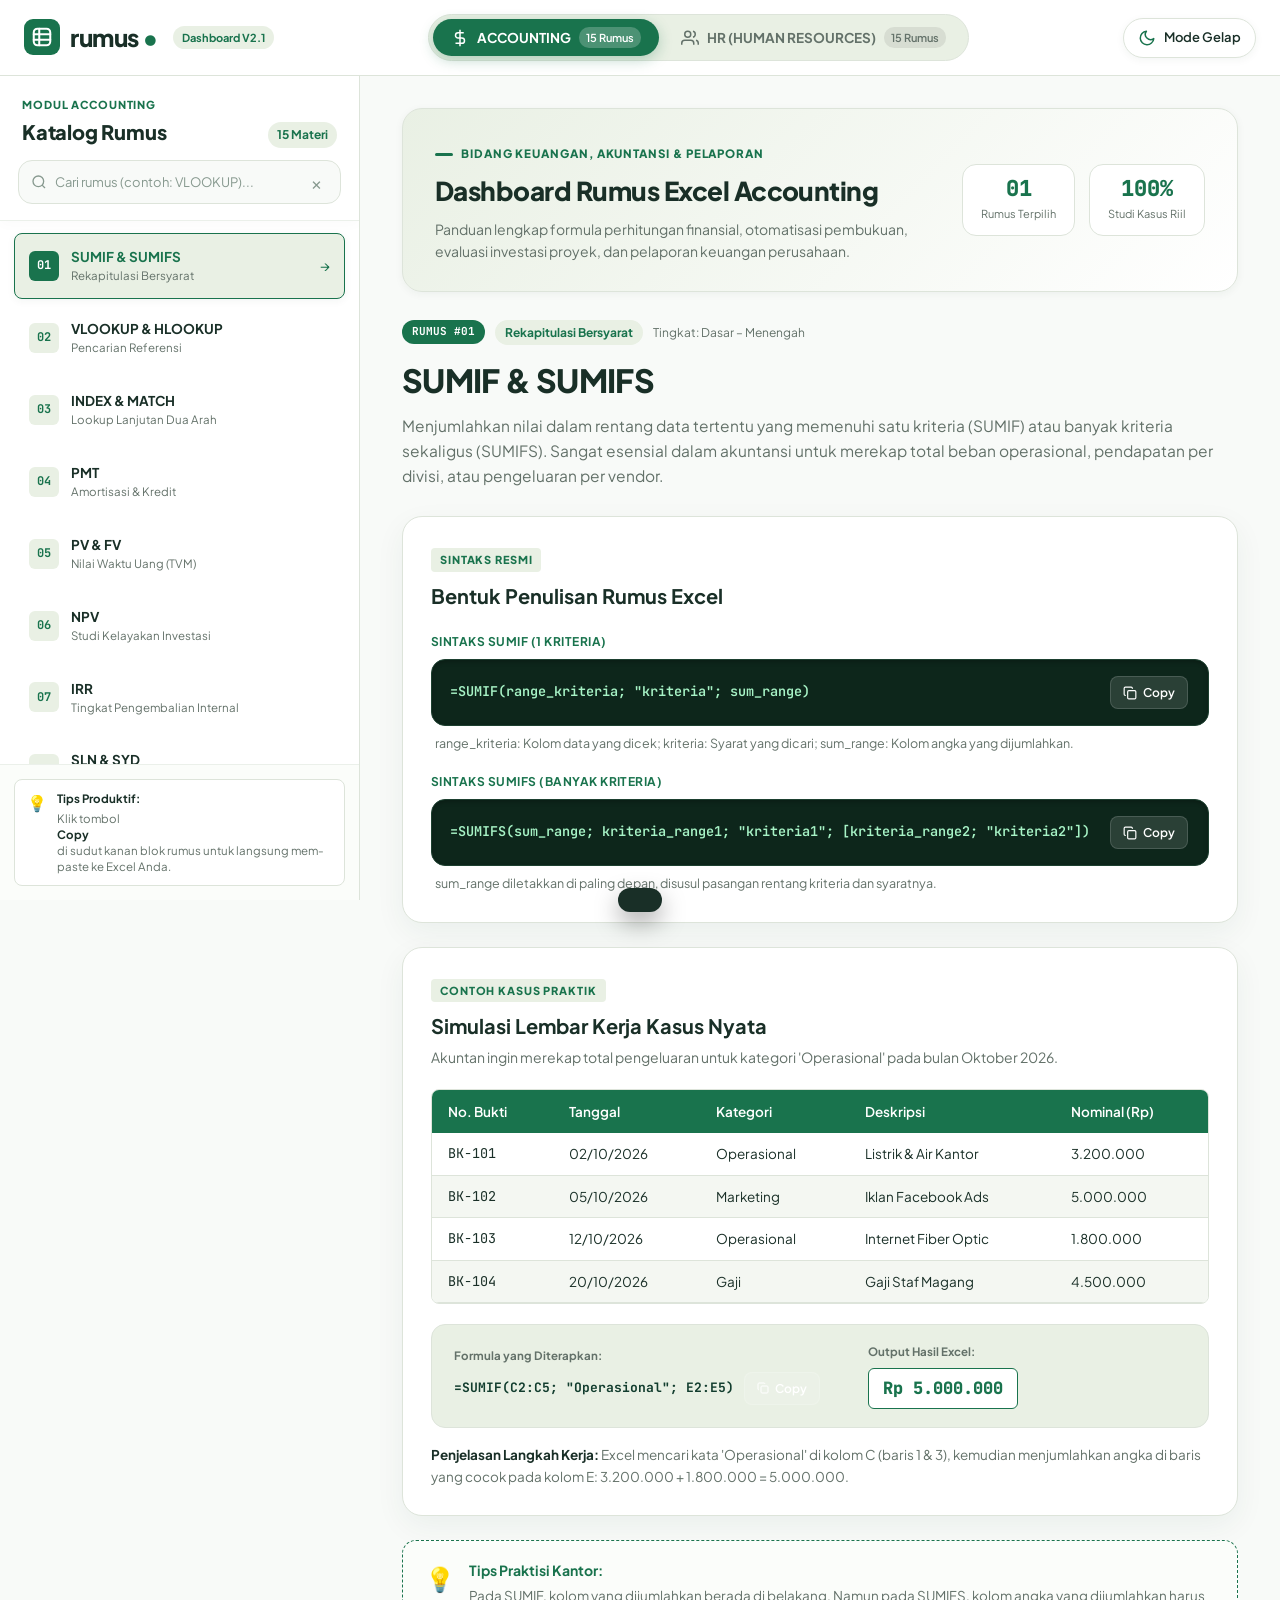
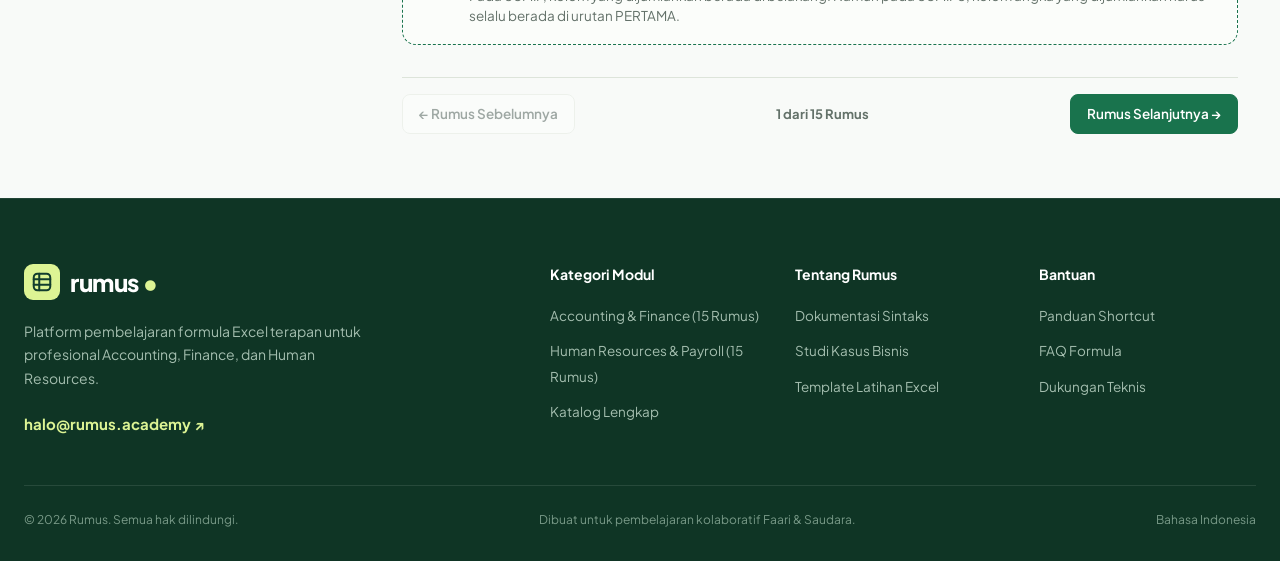
==== commit 7376d4c2: "feat: add real-time sidebar search, persistent dark mode, and copy to clipboard buttons" ====
--- a/index.html
+++ b/index.html
@@ -3,8 +3,18 @@
 <head>
   <meta charset="UTF-8" />
   <meta name="viewport" content="width=device-width, initial-scale=1.0" />
-  <meta name="description" content="Dashboard Interaktif Belajar 30 Rumus Excel Terpenting untuk Accounting & HR." />
+  <meta name="description" content="Dashboard Interaktif Belajar 30 Rumus Excel Terpenting untuk Accounting & HR dengan Dark Mode, Fitur Pencarian Cepat, dan Tombol Salin Rumus." />
   <title>rumus • — Master Excel Accounting &amp; HR</title>
+
+  <!-- Prevent Flash of Unstyled Theme (FOUT): Baca theme langsung sebelum render -->
+  <script>
+    (function() {
+      const savedTheme = localStorage.getItem("rumus_theme");
+      if (savedTheme === "dark") {
+        document.documentElement.classList.add("dark-mode");
+      }
+    })();
+  </script>
 
   <!-- Animated Favicon Canvas Target -->
   <link id="favicon" rel="icon" type="image/svg+xml"
@@ -22,6 +32,7 @@
   <!-- ================= TOP NAVIGATION ================= -->
   <header class="topbar">
     <div class="topbar__inner">
+      <!-- Left: Brand Logo & Title -->
       <div class="topbar__left">
         <a href="#beranda" class="brand" aria-label="rumus • kembali ke beranda">
           <span class="brand__icon">
@@ -32,12 +43,12 @@
           </span>
           <span class="brand__title">rumus <span class="brand__dot">•</span></span>
         </a>
-        <span class="brand__badge">Dashboard V2.0</span>
-      </div>
-
-      <!-- Category Pill Switcher (ACCOUNTING vs HR) -->
+        <span class="brand__badge">Dashboard V2.1</span>
+      </div>
+
+      <!-- Center: Main Module Category Switcher (ACCOUNTING vs HR) -->
       <nav class="category-nav" role="tablist" aria-label="Kategori Utama Modul">
-        <button class="category-btn is-active" id="catBtnAccounting" role="tab" aria-selected="true" aria-controls="accountingDashboard" data-category="accounting">
+        <button class="category-btn is-active" id="catBtnAccounting" role="tab" aria-selected="true" aria-controls="contentStage" data-category="accounting">
           <svg class="cat-icon" width="18" height="18" viewBox="0 0 24 24" fill="none" stroke="currentColor" stroke-width="2">
             <line x1="12" y1="1" x2="12" y2="23"/><path d="M17 5H9.5a3.5 3.5 0 0 0 0 7h5a3.5 3.5 0 0 1 0 7H6"/>
           </svg>
@@ -45,7 +56,7 @@
           <span class="count-tag">15 Rumus</span>
         </button>
 
-        <button class="category-btn" id="catBtnHr" role="tab" aria-selected="false" aria-controls="hrDashboard" data-category="hr">
+        <button class="category-btn" id="catBtnHr" role="tab" aria-selected="false" aria-controls="contentStage" data-category="hr">
           <svg class="cat-icon" width="18" height="18" viewBox="0 0 24 24" fill="none" stroke="currentColor" stroke-width="2">
             <path d="M17 21v-2a4 4 0 0 0-4-4H5a4 4 0 0 0-4 4v2"/><circle cx="9" cy="7" r="4"/><path d="M23 21v-2a4 4 0 0 0-3-3.87"/><path d="M16 3.13a4 4 0 0 1 0 7.75"/>
           </svg>
@@ -54,12 +65,33 @@
         </button>
       </nav>
 
+      <!-- Right: Dark Mode Toggle & Mobile Sidebar Button -->
       <div class="topbar__right">
-        <div class="search-mini">
-          <svg width="15" height="15" viewBox="0 0 24 24" fill="none" stroke="currentColor" stroke-width="2"><circle cx="11" cy="11" r="8"/><path d="m21 21-4.3-4.3"/></svg>
-          <input type="text" id="formulaSearchInput" placeholder="Cari rumus..." aria-label="Cari rumus Excel" />
-        </div>
-        <button class="btn btn--outline btn--sm" id="sidebarToggle" aria-label="Buka daftar rumus">
+        <!-- Feature 2: Dark Mode Toggle Button -->
+        <button class="theme-toggle-btn" id="themeToggleBtn" aria-label="Ubah tema tampilan (Terang / Gelap)" title="Ubah tema (Terang / Gelap)">
+          <span class="theme-icon theme-icon--sun">
+            <svg width="18" height="18" viewBox="0 0 24 24" fill="none" stroke="currentColor" stroke-width="2" stroke-linecap="round" stroke-linejoin="round">
+              <circle cx="12" cy="12" r="5"/>
+              <line x1="12" y1="1" x2="12" y2="3"/>
+              <line x1="12" y1="21" x2="12" y2="23"/>
+              <line x1="4.22" y1="4.22" x2="5.64" y2="5.64"/>
+              <line x1="18.36" y1="18.36" x2="19.78" y2="19.78"/>
+              <line x1="1" y1="12" x2="3" y2="12"/>
+              <line x1="21" y1="12" x2="23" y2="12"/>
+              <line x1="4.22" y1="19.78" x2="5.64" y2="18.36"/>
+              <line x1="18.36" y1="5.64" x2="19.78" y2="4.22"/>
+            </svg>
+          </span>
+          <span class="theme-icon theme-icon--moon">
+            <svg width="18" height="18" viewBox="0 0 24 24" fill="none" stroke="currentColor" stroke-width="2" stroke-linecap="round" stroke-linejoin="round">
+              <path d="M21 12.79A9 9 0 1 1 11.21 3 7 7 0 0 0 21 12.79z"/>
+            </svg>
+          </span>
+          <span class="theme-label" id="themeLabelText">Mode Gelap</span>
+        </button>
+
+        <!-- Mobile Drawer Toggle -->
+        <button class="btn btn--outline btn--sm" id="sidebarToggle" aria-label="Buka katalog rumus" title="Buka menu rumus">
           <svg width="18" height="18" viewBox="0 0 24 24" fill="none" stroke="currentColor" stroke-width="2"><line x1="3" y1="12" x2="21" y2="12"/><line x1="3" y1="6" x2="21" y2="6"/><line x1="3" y1="18" x2="21" y2="18"/></svg>
           <span>Daftar Rumus</span>
         </button>
@@ -68,29 +100,52 @@
   </header>
 
   <!-- ================= MAIN DASHBOARD CONTAINER ================= -->
-  <main class="dashboard-layout">
-
-    <!-- ================= LEFT SIDEBAR (VERTICAL SCROLLABLE FORMULA LIST) ================= -->
+  <main class="dashboard-layout" id="beranda">
+
+    <!-- ================= LEFT SIDEBAR (STICKY SEARCH + FORMULA LIST) ================= -->
     <aside class="sidebar" id="dashboardSidebar">
-      <div class="sidebar__header">
-        <div class="sidebar__title-wrap">
-          <span class="sidebar__subtitle" id="sidebarCategoryLabel">MODUL ACCOUNTING</span>
-          <h2 class="sidebar__title">Katalog Rumus</h2>
-        </div>
-        <span class="sidebar__counter" id="formulaCounter">15 Materi</span>
-      </div>
-
-      <!-- Formula Nav Items Container -->
+      
+      <!-- Feature 1: Sticky Sidebar Top (Header + Search Bar) -->
+      <div class="sidebar__top-sticky">
+        <div class="sidebar__header">
+          <div class="sidebar__title-wrap">
+            <span class="sidebar__subtitle" id="sidebarCategoryLabel">MODUL ACCOUNTING</span>
+            <h2 class="sidebar__title">Katalog Rumus</h2>
+          </div>
+          <span class="sidebar__counter" id="formulaCounter">15 Materi</span>
+        </div>
+
+        <!-- Sticky Search Input Field -->
+        <div class="sidebar-search">
+          <div class="sidebar-search__wrapper">
+            <svg class="search-icon" width="16" height="16" viewBox="0 0 24 24" fill="none" stroke="currentColor" stroke-width="2">
+              <circle cx="11" cy="11" r="8"/><path d="m21 21-4.3-4.3"/>
+            </svg>
+            <input 
+              type="search" 
+              id="sidebarSearchInput" 
+              class="sidebar-search__input" 
+              placeholder="Cari rumus (contoh: VLOOKUP)..." 
+              aria-label="Cari rumus di sidebar" 
+              autocomplete="off"
+            />
+            <button type="button" id="searchClearBtn" class="search-clear-btn" aria-label="Hapus pencarian" hidden>×</button>
+          </div>
+        </div>
+      </div>
+
+      <!-- Scrollable Formula Nav Items Container -->
       <nav class="sidebar__list" id="formulaSidebarList" role="tablist" aria-orientation="vertical">
-        <!-- Rendered dynamically by script.js -->
+        <!-- Injected dynamically via script.js -->
       </nav>
 
+      <!-- Sidebar Footer Tip -->
       <div class="sidebar__footer">
         <div class="tip-card">
           <div class="tip-card__icon">💡</div>
           <div class="tip-card__text">
-            <strong>Tips Belajar:</strong>
-            <p>Klik tombol "Salin" pada sintaks rumus untuk langsung mem-paste ke lembar kerja Excel Anda.</p>
+            <strong>Tips Produktif:</strong>
+            <p>Klik tombol <strong>Copy</strong> di sudut kanan blok rumus untuk langsung mem-paste ke Excel Anda.</p>
           </div>
         </div>
       </div>
@@ -123,9 +178,9 @@
         </div>
       </div>
 
-      <!-- Active Formula Dynamic View Container -->
+      <!-- Active Formula Dynamic View Container (Injected via script.js) -->
       <article class="formula-view" id="formulaDetailContainer">
-        <!-- Injected via script.js -->
+        <!-- Rendered by script.js with .code-block and .copy-btn -->
       </article>
 
     </section>
--- a/style.css
+++ b/style.css
@@ -1,29 +1,50 @@
 /* ==========================================================
    rumus • — Master Dashboard Stylesheet
-   Modern Dashboard UI: Accounting & HR Module Split
+   Features Integrated:
+   1. Real-time Sticky Search Bar in Sidebar
+   2. Persistent Dark Mode with CSS Variable Overrides
+   3. Terminal-style Code Blocks with Floating Copy-to-Clipboard
    ========================================================== */
 
-/* ---------- 1. Design Variables & Tokens ---------- */
+/* ---------- 1. Design Variables & Color Palettes ---------- */
 :root {
-  /* Brand Green Colors */
-  --c-primary: #19734d;          /* Hijau khas rumus */
+  /* Brand Green Tones */
+  --c-primary: #19734d;          /* Hijau rumus utama */
   --c-primary-hover: #12573a;
   --c-primary-dark: #123d2e;     /* Deep forest green */
-  --c-footer-bg: #0f3525;        /* Background footer */
-  --c-lime: #ddf494;             /* Aksen stiker & link */
+  --c-lime: #ddf494;             /* Aksen neon / stiker */
   --c-lime-dark: #123d2e;
-  --c-sage-card: #e9f0e4;        /* Latar kartu & baris aktif */
-  --c-sage-light: #f4f7f2;       /* Baris alternate / tabel head */
-
-  /* Neutral & Text */
-  --c-text-main: #192f27;        /* Teks judul */
-  --c-text-body: #637169;        /* Teks paragraf */
-  --c-border: #dde4da;           /* Garis batas */
-  --c-border-light: #ebf0ea;
-  --c-white: #ffffff;
-  --c-bg: #f8faf8;               /* Latar belakang dashboard */
-
-  /* Dimensions */
+
+  /* Theme Dependent Colors (Default: Light Mode) */
+  --c-bg: #f8faf8;               /* Background halaman */
+  --c-surface: #ffffff;          /* Background kartu & sidebar */
+  --c-surface-subtle: #fbfdfa;   /* Background card footer / subtle */
+  --c-topbar-bg: rgba(255, 255, 255, 0.94);
+  --c-text-main: #192f27;        /* Teks judul utama */
+  --c-text-body: #637169;        /* Teks paragraf / keterangan */
+  --c-text-muted: #87998f;       /* Teks sekunder / placeholder */
+  
+  --c-border: #dde4da;           /* Garis batas kartu */
+  --c-border-light: #ebf0ea;     /* Garis batas halus */
+  --c-border-hover: #19734d;     /* Garis batas saat hover */
+
+  --c-sage-card: #e9f0e4;        /* Latar kartu aksen & active tab */
+  --c-sage-light: #f4f7f2;       /* Baris alternate / formula background */
+  
+  --c-footer-bg: #0f3525;        /* Dark green background footer */
+  --c-footer-text: #a4beaf;
+
+  /* Code Block Colors (Terminal style) */
+  --c-code-bg: #0d261b;          /* Dark code block background */
+  --c-code-text: #a7f3c6;        /* Green phosphor code text */
+  --c-code-border: #1d4030;      /* Code block border */
+  --c-copy-bg: rgba(255, 255, 255, 0.12);
+  --c-copy-text: #ffffff;
+  --c-copy-hover: #19734d;
+  --c-copy-success-bg: #19734d;
+  --c-copy-success-text: #ffffff;
+
+  /* Dimensions & Radius */
   --topbar-h: 76px;
   --sidebar-w: 360px;
   --radius-sm: 8px;
@@ -32,20 +53,70 @@
   --radius-pill: 9999px;
 
   /* Shadows */
-  --shadow-sm: 0 2px 8px rgba(18, 61, 46, 0.04);
-  --shadow-card: 0 10px 30px rgba(18, 61, 46, 0.05);
-  --shadow-hover: 0 14px 34px rgba(18, 61, 46, 0.09);
+  --shadow-sm: 0 2px 8px rgba(18, 61, 46, 0.05);
+  --shadow-card: 0 10px 30px rgba(18, 61, 46, 0.06);
+  --shadow-hover: 0 14px 34px rgba(18, 61, 46, 0.1);
+  --shadow-sidebar: 6px 0 24px rgba(0, 0, 0, 0.04);
 
   /* Fonts */
   --font-sans: 'Plus Jakarta Sans', system-ui, -apple-system, sans-serif;
   --font-mono: 'JetBrains Mono', Consolas, monospace;
-}
-
-/* ---------- 2. Reset & Global ---------- */
+
+  /* Transition for Smooth Theme Switching */
+  --theme-transition: background-color 0.3s ease, color 0.3s ease, border-color 0.3s ease, box-shadow 0.3s ease;
+}
+
+/* ---------- 2. Dark Mode Overrides ---------- */
+/* Applied to <html> or <body> via JavaScript */
+html.dark-mode,
+body.dark-mode {
+  --c-primary: #21a366;          /* Hijau lebih cerah untuk kontras dark */
+  --c-primary-hover: #2ec17b;
+  --c-primary-dark: #0a1b12;
+
+  --c-bg: #0b140f;               /* Ultra deep dark background */
+  --c-surface: #122119;          /* Dark card surface */
+  --c-surface-subtle: #0f1c15;   /* Subtle dark section */
+  --c-topbar-bg: rgba(18, 33, 25, 0.94);
+  --c-text-main: #f0f7f2;        /* Bright text */
+  --c-text-body: #a9beaf;        /* Muted light text */
+  --c-text-muted: #6e8475;
+
+  --c-border: #213a2d;           /* Dark borders */
+  --c-border-light: #192d22;
+  --c-border-hover: #21a366;
+
+  --c-sage-card: #183324;        /* Dark sage container */
+  --c-sage-light: #14281e;       /* Dark alternate row */
+
+  --c-footer-bg: #070d0a;        /* Even darker footer */
+  --c-footer-text: #8ea797;
+
+  /* Dark mode code blocks */
+  --c-code-bg: #08120c;
+  --c-code-text: #6ee7b7;
+  --c-code-border: #1a3827;
+  --c-copy-bg: rgba(255, 255, 255, 0.08);
+  --c-copy-text: #e2ebe5;
+  --c-copy-hover: #21a366;
+
+  --shadow-sm: 0 2px 8px rgba(0, 0, 0, 0.3);
+  --shadow-card: 0 10px 30px rgba(0, 0, 0, 0.4);
+  --shadow-hover: 0 14px 34px rgba(0, 0, 0, 0.55);
+  --shadow-sidebar: 6px 0 24px rgba(0, 0, 0, 0.45);
+}
+
+/* ---------- 3. Reset & Base Typography ---------- */
 *, *::before, *::after {
   box-sizing: border-box;
   margin: 0;
   padding: 0;
+  transition: var(--theme-transition);
+}
+
+/* Disable transition on pseudo elements that don't need it */
+*::before, *::after {
+  transition: none;
 }
 
 html {
@@ -76,13 +147,13 @@
 
 .font-mono { font-family: var(--font-mono) !important; }
 
-/* ---------- 3. Top Navigation Bar ---------- */
+/* ---------- 4. Top Navigation Bar ---------- */
 .topbar {
   position: sticky;
   top: 0;
   z-index: 200;
   height: var(--topbar-h);
-  background: rgba(255, 255, 255, 0.94);
+  background: var(--c-topbar-bg);
   backdrop-filter: blur(14px);
   border-bottom: 1px solid var(--c-border);
 }
@@ -112,11 +183,11 @@
 }
 
 .brand__icon {
-  width: 34px;
-  height: 34px;
+  width: 36px;
+  height: 36px;
   border-radius: 9px;
   background: var(--c-primary);
-  color: var(--c-white);
+  color: #ffffff;
   display: grid;
   place-items: center;
 }
@@ -169,8 +240,8 @@
 
 .category-btn.is-active {
   background: var(--c-primary);
-  color: var(--c-white);
-  box-shadow: 0 4px 14px rgba(25, 115, 77, 0.25);
+  color: #ffffff;
+  box-shadow: 0 4px 14px rgba(25, 115, 77, 0.28);
 }
 
 .category-btn .cat-icon {
@@ -186,50 +257,72 @@
 }
 
 .category-btn:not(.is-active) .count-tag {
-  background: rgba(0, 0, 0, 0.06);
+  background: rgba(0, 0, 0, 0.08);
   color: var(--c-text-body);
 }
 
-/* Topbar Right Search & Mobile Toggle */
+/* Topbar Right (Dark Mode & Menu Toggle) */
 .topbar__right {
   display: flex;
   align-items: center;
   gap: 12px;
 }
 
-.search-mini {
-  display: flex;
+/* ==========================================================
+   FEATURE 2: DARK MODE TOGGLE BUTTON
+   ========================================================== */
+.theme-toggle-btn {
+  display: inline-flex;
   align-items: center;
   gap: 8px;
-  background: var(--c-bg);
+  height: 40px;
+  padding: 0 14px;
+  background: var(--c-surface);
   border: 1px solid var(--c-border);
   border-radius: var(--radius-pill);
-  padding: 6px 14px;
-  width: 220px;
-  transition: border-color 0.2s, box-shadow 0.2s;
-}
-
-.search-mini:focus-within {
+  color: var(--c-text-main);
+  font-size: 13px;
+  font-weight: 600;
+  cursor: pointer;
+  box-shadow: var(--shadow-sm);
+  transition: all 0.2s ease;
+}
+
+.theme-toggle-btn:hover {
   border-color: var(--c-primary);
-  box-shadow: 0 0 0 3px rgba(25, 115, 77, 0.12);
-  background: var(--c-white);
-}
-
-.search-mini svg {
-  color: var(--c-text-body);
-  flex-shrink: 0;
-}
-
-.search-mini input {
-  border: none;
-  background: transparent;
-  font: inherit;
-  font-size: 13px;
-  width: 100%;
-  color: var(--c-text-main);
-  outline: none;
-}
-
+  color: var(--c-primary);
+  transform: translateY(-1px);
+}
+
+.theme-icon {
+  display: inline-flex;
+  align-items: center;
+  justify-content: center;
+  color: var(--c-primary);
+}
+
+/* Light Mode: Show Moon (Switch to Dark), Hide Sun */
+html:not(.dark-mode) .theme-icon--sun {
+  display: none;
+}
+html:not(.dark-mode) .theme-icon--moon {
+  display: inline-flex;
+}
+
+/* Dark Mode: Show Sun (Switch to Light), Hide Moon */
+html.dark-mode .theme-icon--sun {
+  display: inline-flex;
+  color: var(--c-lime);
+}
+html.dark-mode .theme-icon--moon {
+  display: none;
+}
+
+.theme-label {
+  user-select: none;
+}
+
+/* Mobile Sidebar Drawer Button */
 #sidebarToggle {
   display: none;
 }
@@ -252,34 +345,34 @@
 
 .btn--primary {
   background: var(--c-primary);
-  color: var(--c-white);
+  color: #ffffff;
   border: 1px solid var(--c-primary);
 }
 
 .btn--primary:hover {
   background: var(--c-primary-hover);
-  box-shadow: 0 6px 18px rgba(25, 115, 77, 0.25);
+  box-shadow: 0 6px 18px rgba(25, 115, 77, 0.28);
 }
 
 .btn--outline {
-  background: var(--c-white);
+  background: var(--c-surface);
   color: var(--c-text-main);
   border: 1px solid var(--c-border);
 }
 
 .btn--outline:hover {
   border-color: var(--c-primary);
-  background: var(--c-sage-light);
+  background: var(--c-sage-card);
   color: var(--c-primary);
 }
 
 .btn--sm {
-  height: 38px;
+  height: 40px;
   padding: 0 16px;
   font-size: 13.5px;
 }
 
-/* ---------- 4. Dashboard Two-Column Layout ---------- */
+/* ---------- 5. Dashboard Two-Column Layout ---------- */
 .dashboard-layout {
   display: grid;
   grid-template-columns: var(--sidebar-w) 1fr;
@@ -288,9 +381,11 @@
   min-height: calc(100vh - var(--topbar-h));
 }
 
-/* ================= 5. Left Sidebar (Formula List) ================= */
+/* ==========================================================
+   FEATURE 1: LEFT SIDEBAR WITH STICKY REAL-TIME SEARCH
+   ========================================================== */
 .sidebar {
-  background: var(--c-white);
+  background: var(--c-surface);
   border-right: 1px solid var(--c-border);
   display: flex;
   flex-direction: column;
@@ -301,9 +396,18 @@
   z-index: 90;
 }
 
+/* Sticky Container at Top of Sidebar */
+.sidebar__top-sticky {
+  position: sticky;
+  top: 0;
+  z-index: 10;
+  background: var(--c-surface);
+  border-bottom: 1px solid var(--c-border-light);
+  box-shadow: 0 4px 12px rgba(0, 0, 0, 0.02);
+}
+
 .sidebar__header {
-  padding: 20px 22px 14px;
-  border-bottom: 1px solid var(--c-border-light);
+  padding: 20px 22px 12px;
   display: flex;
   justify-content: space-between;
   align-items: flex-end;
@@ -332,6 +436,68 @@
   color: var(--c-primary);
   padding: 3px 9px;
   border-radius: var(--radius-pill);
+}
+
+/* Modern Sticky Search Bar Styling */
+.sidebar-search {
+  padding: 0 18px 16px;
+}
+
+.sidebar-search__wrapper {
+  position: relative;
+  display: flex;
+  align-items: center;
+  background: var(--c-bg);
+  border: 1.5px solid var(--c-border);
+  border-radius: var(--radius-md);
+  padding: 0 12px;
+  transition: all 0.2s ease;
+}
+
+.sidebar-search__wrapper:focus-within {
+  border-color: var(--c-primary);
+  box-shadow: 0 0 0 3px rgba(25, 115, 77, 0.16);
+  background: var(--c-surface);
+}
+
+.sidebar-search .search-icon {
+  color: var(--c-text-muted);
+  flex-shrink: 0;
+  margin-right: 8px;
+}
+
+.sidebar-search__input {
+  width: 100%;
+  height: 42px;
+  border: none;
+  background: transparent;
+  font: inherit;
+  font-size: 13.5px;
+  color: var(--c-text-main);
+  outline: none;
+}
+
+.sidebar-search__input::placeholder {
+  color: var(--c-text-muted);
+  font-size: 13px;
+}
+
+/* Clear Search Button (x) */
+.search-clear-btn {
+  font-size: 18px;
+  line-height: 1;
+  color: var(--c-text-muted);
+  padding: 4px 6px;
+  cursor: pointer;
+  border-radius: 50%;
+  display: flex;
+  align-items: center;
+  justify-content: center;
+}
+
+.search-clear-btn:hover {
+  color: var(--c-text-main);
+  background: var(--c-sage-card);
 }
 
 /* Scrollable Formula List */
@@ -353,7 +519,7 @@
   border-radius: 4px;
 }
 
-/* Sidebar Item (Formula card in sidebar) */
+/* Individual Formula Item in Sidebar */
 .sidebar__item {
   display: flex;
   align-items: center;
@@ -375,7 +541,7 @@
 
 .sidebar__item.is-active {
   background: var(--c-sage-card);
-  border-color: #c9dec2;
+  border-color: var(--c-border-hover);
   box-shadow: var(--shadow-sm);
 }
 
@@ -383,10 +549,10 @@
   font-family: var(--font-mono);
   font-size: 12px;
   font-weight: 700;
-  width: 28px;
-  height: 28px;
+  width: 30px;
+  height: 30px;
   border-radius: 6px;
-  background: #ebf3e9;
+  background: var(--c-sage-card);
   color: var(--c-primary);
   display: grid;
   place-items: center;
@@ -395,7 +561,7 @@
 
 .sidebar__item.is-active .item-num {
   background: var(--c-primary);
-  color: var(--c-white);
+  color: #ffffff;
 }
 
 .item-info {
@@ -439,16 +605,30 @@
   transform: translateX(0);
 }
 
+/* Empty Search Result State */
+.sidebar-no-results {
+  text-align: center;
+  padding: 40px 20px;
+  color: var(--c-text-muted);
+  font-size: 13.5px;
+}
+
+.sidebar-no-results span {
+  font-size: 28px;
+  display: block;
+  margin-bottom: 8px;
+}
+
 .sidebar__footer {
   padding: 14px;
   border-top: 1px solid var(--c-border-light);
-  background: #fbfdfa;
+  background: var(--c-surface-subtle);
 }
 
 .tip-card {
   display: flex;
   gap: 10px;
-  background: var(--c-white);
+  background: var(--c-surface);
   border: 1px solid var(--c-border);
   border-radius: var(--radius-sm);
   padding: 10px 12px;
@@ -471,15 +651,15 @@
   margin-top: 2px;
 }
 
-/* ================= 6. Right Content Stage ================= */
+/* ---------- 6. Right Content Stage ---------- */
 .content-stage {
-  padding: 28px 40px 60px;
+  padding: 32px 42px 64px;
   overflow-y: auto;
 }
 
 /* Overview Banner */
 .content-banner {
-  background: linear-gradient(135deg, var(--c-sage-card) 0%, #f1f7ed 100%);
+  background: linear-gradient(135deg, var(--c-sage-card) 0%, var(--c-surface) 100%);
   border: 1px solid var(--c-border);
   border-radius: var(--radius-lg);
   padding: 28px 32px;
@@ -488,6 +668,7 @@
   justify-content: space-between;
   align-items: center;
   gap: 24px;
+  box-shadow: var(--shadow-sm);
 }
 
 .tag-label {
@@ -529,7 +710,7 @@
 }
 
 .stat-pill {
-  background: var(--c-white);
+  background: var(--c-surface);
   border: 1px solid var(--c-border);
   border-radius: var(--radius-md);
   padding: 12px 18px;
@@ -554,7 +735,7 @@
   white-space: nowrap;
 }
 
-/* ================= 7. Formula View Detail Cards ================= */
+/* ---------- 7. Formula View Detail Cards ---------- */
 .formula-view {
   display: flex;
   flex-direction: column;
@@ -579,7 +760,7 @@
   font-size: 11px;
   font-weight: 700;
   background: var(--c-primary);
-  color: var(--c-white);
+  color: #ffffff;
   padding: 3px 10px;
   border-radius: var(--radius-pill);
 }
@@ -613,9 +794,9 @@
   max-width: 860px;
 }
 
-/* Cards (Sintaks & Praktek) */
+/* Content Cards (Sintaks & Praktek) */
 .view-card {
-  background: var(--c-white);
+  background: var(--c-surface);
   border: 1px solid var(--c-border);
   border-radius: var(--radius-lg);
   padding: 28px;
@@ -650,70 +831,97 @@
   margin-top: 4px;
 }
 
-/* Syntax Card Grid */
+/* ==========================================================
+   FEATURE 3: CODE-BLOCK CONTAINER & FLOATING COPY BUTTON
+   ========================================================== */
 .syntax-grid {
   display: flex;
   flex-direction: column;
-  gap: 16px;
+  gap: 18px;
 }
 
 .syntax-card {
-  background: #0d2a1f;
-  color: var(--c-white);
-  border-radius: var(--radius-md);
-  padding: 16px 20px;
-}
-
-.syntax-card__top {
-  display: flex;
-  justify-content: space-between;
-  align-items: center;
-  margin-bottom: 10px;
-}
-
-.syntax-label {
+  display: flex;
+  flex-direction: column;
+  gap: 8px;
+}
+
+.syntax-card__label {
   font-size: 12px;
   font-weight: 700;
-  color: var(--c-lime);
-  letter-spacing: 0.05em;
+  color: var(--c-primary);
+  letter-spacing: 0.04em;
   text-transform: uppercase;
 }
 
-.btn-copy-code {
+/* Terminal / Code Editor Container */
+.code-block {
+  position: relative;
+  background: var(--c-code-bg);
+  border: 1px solid var(--c-code-border);
+  border-radius: var(--radius-md);
+  padding: 16px 20px 16px 18px;
+  box-shadow: inset 0 2px 4px rgba(0, 0, 0, 0.25);
+  display: flex;
+  align-items: center;
+  justify-content: space-between;
+  gap: 16px;
+}
+
+.code-block pre {
+  margin: 0;
+  flex: 1;
+  overflow-x: auto;
+}
+
+.code-block code {
+  font-family: var(--font-mono);
+  font-size: 13.5px;
+  font-weight: 600;
+  color: var(--c-code-text);
+  line-height: 1.5;
+  white-space: pre;
+  word-break: normal;
+}
+
+/* Modern Floating Copy Button */
+.copy-btn {
   display: inline-flex;
   align-items: center;
+  justify-content: center;
   gap: 6px;
-  background: rgba(255, 255, 255, 0.12);
-  color: var(--c-white);
-  padding: 4px 10px;
-  border-radius: 6px;
+  background: var(--c-copy-bg);
+  color: var(--c-copy-text);
+  border: 1px solid rgba(255, 255, 255, 0.15);
+  padding: 6px 12px;
+  border-radius: var(--radius-sm);
   font-size: 12px;
   font-weight: 600;
-  transition: all 0.2s;
-}
-
-.btn-copy-code:hover, .btn-copy-code.is-copied {
-  background: var(--c-primary);
-  color: var(--c-white);
-}
-
-.syntax-code {
-  font-family: var(--font-mono);
-  font-size: 13.5px;
-  color: #a7f3c6;
-  background: rgba(0, 0, 0, 0.25);
-  padding: 10px 14px;
-  border-radius: 6px;
-  overflow-x: auto;
-  white-space: pre-wrap;
-  word-break: break-all;
+  cursor: pointer;
+  flex-shrink: 0;
+  transition: all 0.2s ease;
+  user-select: none;
+}
+
+.copy-btn:hover {
+  background: var(--c-copy-hover);
+  border-color: var(--c-copy-hover);
+  color: #ffffff;
+  transform: translateY(-1px);
+}
+
+/* Success State when Copied */
+.copy-btn.is-copied {
+  background: var(--c-copy-success-bg) !important;
+  color: var(--c-copy-success-text) !important;
+  border-color: var(--c-copy-success-bg) !important;
 }
 
 .syntax-params {
-  font-size: 12px;
-  color: #c5d7cb;
-  margin-top: 10px;
-  line-height: 1.5;
+  font-size: 12.5px;
+  color: var(--c-text-body);
+  line-height: 1.55;
+  padding-left: 4px;
 }
 
 /* Table Simulation */
@@ -733,7 +941,7 @@
 
 .figma-table th {
   background: var(--c-primary);
-  color: var(--c-white);
+  color: #ffffff;
   font-weight: 600;
   padding: 11px 16px;
   text-align: left;
@@ -746,7 +954,7 @@
 }
 
 .figma-table tbody tr:nth-child(even) {
-  background: #fafcfa;
+  background: var(--c-sage-light);
 }
 
 .figma-table tbody tr:hover {
@@ -756,10 +964,10 @@
 /* Result Showcase Box */
 .result-showcase {
   display: grid;
-  grid-template-columns: 1.2fr 1fr;
+  grid-template-columns: 1.25fr 1fr;
   gap: 16px;
   background: var(--c-sage-card);
-  border: 1px solid #c9dec2;
+  border: 1px solid var(--c-border);
   border-radius: var(--radius-md);
   padding: 18px 22px;
   align-items: center;
@@ -774,12 +982,22 @@
   margin-bottom: 6px;
 }
 
+.res-code-wrapper {
+  display: flex;
+  align-items: center;
+  gap: 10px;
+}
+
 .res-code {
   font-family: var(--font-mono);
   font-size: 13px;
-  font-weight: 600;
+  font-weight: 700;
   color: var(--c-primary-dark);
   word-break: break-all;
+}
+
+html.dark-mode .res-code {
+  color: var(--c-lime);
 }
 
 .res-output {
@@ -788,7 +1006,7 @@
   font-size: 17px;
   font-weight: 800;
   color: var(--c-primary);
-  background: var(--c-white);
+  background: var(--c-surface);
   padding: 6px 14px;
   border-radius: 6px;
   border: 1.5px solid var(--c-primary);
@@ -809,8 +1027,8 @@
   display: flex;
   align-items: flex-start;
   gap: 14px;
-  background: #fbfdf9;
-  border: 1px dashed var(--c-primary);
+  background: var(--c-surface-subtle);
+  border: 1.5px dashed var(--c-primary);
   border-radius: var(--radius-md);
   padding: 18px 22px;
 }
@@ -858,9 +1076,9 @@
 /* ---------- 8. Footer (Dark Forest Green) ---------- */
 .footer-dark {
   background-color: var(--c-footer-bg);
-  color: #a4beaf;
+  color: var(--c-footer-text);
   padding: 64px 0 32px;
-  border-top: 1px solid rgba(255, 255, 255, 0.1);
+  border-top: 1px solid rgba(255, 255, 255, 0.08);
 }
 
 .container {
@@ -878,7 +1096,7 @@
 }
 
 .brand--footer .brand__title--white {
-  color: var(--c-white);
+  color: #ffffff;
 }
 
 .brand--footer .brand__dot--white {
@@ -893,7 +1111,7 @@
 .footer-tagline {
   font-size: 14px;
   line-height: 1.7;
-  color: #a4beaf;
+  color: var(--c-footer-text);
   max-width: 360px;
   margin: 18px 0 20px;
 }
@@ -913,7 +1131,7 @@
 .footer-col__title {
   font-size: 14px;
   font-weight: 700;
-  color: var(--c-white);
+  color: #ffffff;
   margin-bottom: 16px;
 }
 
@@ -926,7 +1144,7 @@
 
 .footer-col__list a {
   font-size: 13.5px;
-  color: #a4beaf;
+  color: var(--c-footer-text);
   transition: color 0.2s;
 }
 
@@ -935,7 +1153,7 @@
 }
 
 .footer-bottom {
-  border-top: 1px solid rgba(255, 255, 255, 0.12);
+  border-top: 1px solid rgba(255, 255, 255, 0.1);
   padding-top: 24px;
   display: flex;
   justify-content: space-between;
@@ -946,19 +1164,19 @@
   gap: 10px;
 }
 
-/* Toast Notification */
+/* Toast Pop-up Notification */
 .toast {
   position: fixed;
   bottom: 24px;
   left: 50%;
   transform: translate(-50%, 150%);
   background: var(--c-text-main);
-  color: var(--c-white);
+  color: var(--c-bg);
   padding: 12px 22px;
   border-radius: var(--radius-pill);
   font-size: 13px;
   font-weight: 600;
-  box-shadow: 0 10px 25px rgba(0, 0, 0, 0.2);
+  box-shadow: 0 10px 25px rgba(0, 0, 0, 0.35);
   transition: transform 0.35s cubic-bezier(0.4, 0, 0.2, 1);
   z-index: 1000;
 }
@@ -993,7 +1211,7 @@
     left: 0;
     bottom: 0;
     width: 320px;
-    box-shadow: 10px 0 30px rgba(0, 0, 0, 0.15);
+    box-shadow: 10px 0 30px rgba(0, 0, 0, 0.3);
     transform: translateX(-100%);
     transition: transform 0.3s cubic-bezier(0.4, 0, 0.2, 1);
   }
@@ -1006,19 +1224,23 @@
     display: inline-flex;
   }
 
+  .theme-label {
+    display: none; /* Icon only on mobile */
+  }
+
+  .theme-toggle-btn {
+    padding: 0 10px;
+  }
+
   .topbar__inner {
     padding-inline: 16px;
   }
 
   .category-btn span:not(.count-tag) {
-    font-size: 12.5px;
+    font-size: 12px;
   }
 
   .category-btn .count-tag {
-    display: none;
-  }
-
-  .search-mini {
     display: none;
   }
 
@@ -1034,17 +1256,17 @@
 
 @media (max-width: 640px) {
   .category-btn {
-    padding: 6px 12px;
-    font-size: 11.5px;
+    padding: 6px 10px;
+    font-size: 11px;
   }
 
   .category-btn .cat-icon {
-    width: 14px;
-    height: 14px;
+    width: 13px;
+    height: 13px;
   }
 
   .brand__title {
-    font-size: 20px;
+    font-size: 19px;
   }
 
   .brand__badge {
@@ -1061,6 +1283,16 @@
 
   .view-card {
     padding: 20px 16px;
+  }
+
+  .code-block {
+    flex-direction: column;
+    align-items: flex-start;
+    gap: 12px;
+  }
+
+  .copy-btn {
+    align-self: flex-end;
   }
 
   .footer-links-group {
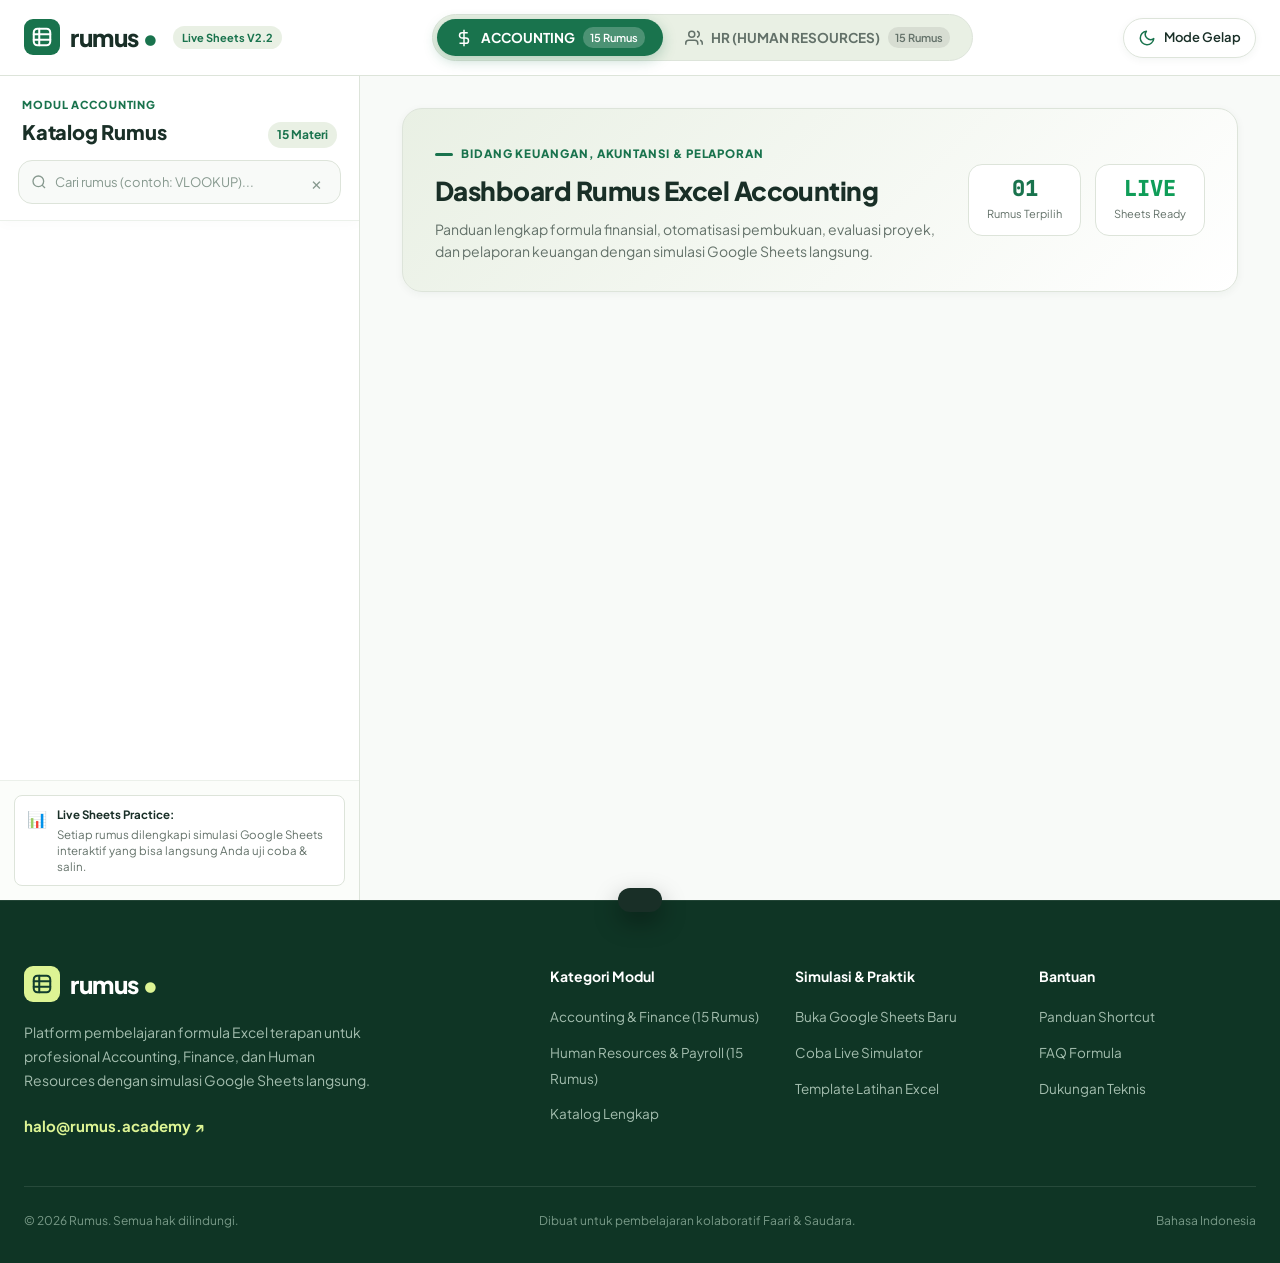
==== commit 6645ae9d: "feat: add live Google Sheets interactive simulation iframe and CTA button" ====
--- a/index.html
+++ b/index.html
@@ -3,10 +3,10 @@
 <head>
   <meta charset="UTF-8" />
   <meta name="viewport" content="width=device-width, initial-scale=1.0" />
-  <meta name="description" content="Dashboard Interaktif Belajar 30 Rumus Excel Terpenting untuk Accounting & HR dengan Dark Mode, Fitur Pencarian Cepat, dan Tombol Salin Rumus." />
-  <title>rumus • — Master Excel Accounting &amp; HR</title>
-
-  <!-- Prevent Flash of Unstyled Theme (FOUT): Baca theme langsung sebelum render -->
+  <meta name="description" content="Dashboard Interaktif Belajar 30 Rumus Excel Terpenting untuk Accounting & HR dengan Simulasi Live Google Sheets, Dark Mode, Pencarian Cepat, dan Tombol Salin Rumus." />
+  <title>rumus • — Master Excel Accounting &amp; HR (Live Sheets Simulation)</title>
+
+  <!-- Prevent Flash of Unstyled Theme (FOUT): Baca preferensi tema sebelum render halaman -->
   <script>
     (function() {
       const savedTheme = localStorage.getItem("rumus_theme");
@@ -43,7 +43,7 @@
           </span>
           <span class="brand__title">rumus <span class="brand__dot">•</span></span>
         </a>
-        <span class="brand__badge">Dashboard V2.1</span>
+        <span class="brand__badge">Live Sheets V2.2</span>
       </div>
 
       <!-- Center: Main Module Category Switcher (ACCOUNTING vs HR) -->
@@ -142,10 +142,10 @@
       <!-- Sidebar Footer Tip -->
       <div class="sidebar__footer">
         <div class="tip-card">
-          <div class="tip-card__icon">💡</div>
+          <div class="tip-card__icon">📊</div>
           <div class="tip-card__text">
-            <strong>Tips Produktif:</strong>
-            <p>Klik tombol <strong>Copy</strong> di sudut kanan blok rumus untuk langsung mem-paste ke Excel Anda.</p>
+            <strong>Live Sheets Practice:</strong>
+            <p>Setiap rumus dilengkapi simulasi Google Sheets interaktif yang bisa langsung Anda uji coba &amp; salin.</p>
           </div>
         </div>
       </div>
@@ -163,7 +163,7 @@
           </div>
           <h1 class="content-banner__title" id="bannerTitle">Dashboard Rumus Excel Accounting</h1>
           <p class="content-banner__desc" id="bannerDesc">
-            Panduan lengkap formula perhitungan finansial, otomatisasi pembukuan, evaluasi investasi proyek, dan pelaporan keuangan perusahaan.
+            Panduan lengkap formula finansial, otomatisasi pembukuan, evaluasi proyek, dan pelaporan keuangan dengan simulasi Google Sheets langsung.
           </p>
         </div>
         <div class="content-banner__stats">
@@ -172,15 +172,15 @@
             <span>Rumus Terpilih</span>
           </div>
           <div class="stat-pill">
-            <strong>100%</strong>
-            <span>Studi Kasus Riil</span>
+            <strong style="color: #0F9D58;">LIVE</strong>
+            <span>Sheets Ready</span>
           </div>
         </div>
       </div>
 
       <!-- Active Formula Dynamic View Container (Injected via script.js) -->
       <article class="formula-view" id="formulaDetailContainer">
-        <!-- Rendered by script.js with .code-block and .copy-btn -->
+        <!-- Rendered by script.js with .code-block, .copy-btn, and Google Sheets Live Simulation -->
       </article>
 
     </section>
@@ -203,7 +203,7 @@
           </div>
 
           <p class="footer-tagline">
-            Platform pembelajaran formula Excel terapan untuk profesional Accounting, Finance, dan Human Resources.
+            Platform pembelajaran formula Excel terapan untuk profesional Accounting, Finance, dan Human Resources dengan simulasi Google Sheets langsung.
           </p>
 
           <a href="mailto:halo@rumus.academy" class="footer-email">
@@ -222,10 +222,10 @@
           </div>
 
           <div class="footer-col">
-            <h4 class="footer-col__title">Tentang Rumus</h4>
+            <h4 class="footer-col__title">Simulasi &amp; Praktik</h4>
             <ul class="footer-col__list">
-              <li><a href="#">Dokumentasi Sintaks</a></li>
-              <li><a href="#">Studi Kasus Bisnis</a></li>
+              <li><a href="https://docs.google.com/spreadsheets/create" target="_blank" rel="noopener">Buka Google Sheets Baru</a></li>
+              <li><a href="#formulaDetailContainer">Coba Live Simulator</a></li>
               <li><a href="#">Template Latihan Excel</a></li>
             </ul>
           </div>
--- a/style.css
+++ b/style.css
@@ -4,6 +4,7 @@
    1. Real-time Sticky Search Bar in Sidebar
    2. Persistent Dark Mode with CSS Variable Overrides
    3. Terminal-style Code Blocks with Floating Copy-to-Clipboard
+   4. Live Google Sheets Interactive Simulation & CTA Button
    ========================================================== */
 
 /* ---------- 1. Design Variables & Color Palettes ---------- */
@@ -14,6 +15,12 @@
   --c-primary-dark: #123d2e;     /* Deep forest green */
   --c-lime: #ddf494;             /* Aksen neon / stiker */
   --c-lime-dark: #123d2e;
+
+  /* Google Sheets Brand Colors */
+  --c-sheets: #0F9D58;           /* Google Sheets official green */
+  --c-sheets-hover: #0b8043;
+  --c-sheets-light: #e6f4ea;
+  --c-sheets-border: #ceead6;
 
   /* Theme Dependent Colors (Default: Light Mode) */
   --c-bg: #f8faf8;               /* Background halaman */
@@ -67,12 +74,14 @@
 }
 
 /* ---------- 2. Dark Mode Overrides ---------- */
-/* Applied to <html> or <body> via JavaScript */
 html.dark-mode,
 body.dark-mode {
   --c-primary: #21a366;          /* Hijau lebih cerah untuk kontras dark */
   --c-primary-hover: #2ec17b;
   --c-primary-dark: #0a1b12;
+
+  --c-sheets-light: #132b1d;
+  --c-sheets-border: #1f4a2f;
 
   --c-bg: #0b140f;               /* Ultra deep dark background */
   --c-surface: #122119;          /* Dark card surface */
@@ -114,7 +123,6 @@
   transition: var(--theme-transition);
 }
 
-/* Disable transition on pseudo elements that don't need it */
 *::before, *::after {
   transition: none;
 }
@@ -301,7 +309,7 @@
   color: var(--c-primary);
 }
 
-/* Light Mode: Show Moon (Switch to Dark), Hide Sun */
+/* Light Mode: Show Moon, Hide Sun */
 html:not(.dark-mode) .theme-icon--sun {
   display: none;
 }
@@ -309,7 +317,7 @@
   display: inline-flex;
 }
 
-/* Dark Mode: Show Sun (Switch to Light), Hide Moon */
+/* Dark Mode: Show Sun, Hide Moon */
 html.dark-mode .theme-icon--sun {
   display: inline-flex;
   color: var(--c-lime);
@@ -322,7 +330,6 @@
   user-select: none;
 }
 
-/* Mobile Sidebar Drawer Button */
 #sidebarToggle {
   display: none;
 }
@@ -396,7 +403,6 @@
   z-index: 90;
 }
 
-/* Sticky Container at Top of Sidebar */
 .sidebar__top-sticky {
   position: sticky;
   top: 0;
@@ -438,7 +444,7 @@
   border-radius: var(--radius-pill);
 }
 
-/* Modern Sticky Search Bar Styling */
+/* Modern Sticky Search Bar */
 .sidebar-search {
   padding: 0 18px 16px;
 }
@@ -482,7 +488,6 @@
   font-size: 13px;
 }
 
-/* Clear Search Button (x) */
 .search-clear-btn {
   font-size: 18px;
   line-height: 1;
@@ -519,7 +524,7 @@
   border-radius: 4px;
 }
 
-/* Individual Formula Item in Sidebar */
+/* Formula Item in Sidebar */
 .sidebar__item {
   display: flex;
   align-items: center;
@@ -605,7 +610,6 @@
   transform: translateX(0);
 }
 
-/* Empty Search Result State */
 .sidebar-no-results {
   text-align: center;
   padding: 40px 20px;
@@ -742,7 +746,6 @@
   gap: 24px;
 }
 
-/* Header of Formula Detail */
 .view-header {
   margin-bottom: 4px;
 }
@@ -794,7 +797,7 @@
   max-width: 860px;
 }
 
-/* Content Cards (Sintaks & Praktek) */
+/* Content Cards */
 .view-card {
   background: var(--c-surface);
   border: 1px solid var(--c-border);
@@ -884,7 +887,7 @@
   word-break: normal;
 }
 
-/* Modern Floating Copy Button */
+/* Floating Copy Button */
 .copy-btn {
   display: inline-flex;
   align-items: center;
@@ -910,7 +913,6 @@
   transform: translateY(-1px);
 }
 
-/* Success State when Copied */
 .copy-btn.is-copied {
   background: var(--c-copy-success-bg) !important;
   color: var(--c-copy-success-text) !important;
@@ -1020,6 +1022,132 @@
 
 .result-explanation strong {
   color: var(--c-text-main);
+}
+
+/* ==========================================================
+   FEATURE 4: LIVE GOOGLE SHEETS SIMULATION STYLING
+   ========================================================== */
+.sheets-sim-card {
+  background: var(--c-surface);
+  border: 1px solid var(--c-border);
+  border-radius: var(--radius-lg);
+  padding: 28px;
+  box-shadow: var(--shadow-card);
+}
+
+.card-chip--sheets {
+  background: var(--c-sheets-light);
+  color: var(--c-sheets);
+}
+
+.sheets-frame-wrapper {
+  position: relative;
+  width: 100%;
+  border-radius: var(--radius-md);
+  overflow: hidden;
+  border: 1.5px solid var(--c-border);
+  background: var(--c-bg);
+  box-shadow: var(--shadow-sm);
+  margin-bottom: 20px;
+}
+
+/* Mock toolbar at top of Google Sheets iframe */
+.sheets-mock-toolbar {
+  height: 38px;
+  background: #f1f3f4;
+  border-bottom: 1px solid #dadce0;
+  display: flex;
+  align-items: center;
+  justify-content: space-between;
+  padding: 0 16px;
+  font-size: 12px;
+  color: #3c4043;
+}
+
+html.dark-mode .sheets-mock-toolbar {
+  background: #1e2922;
+  border-bottom-color: #2a3d31;
+  color: #d2e3fc;
+}
+
+.sheets-mock-title {
+  display: flex;
+  align-items: center;
+  gap: 8px;
+  font-weight: 600;
+}
+
+.sheets-mock-status {
+  font-size: 11px;
+  color: #5f6368;
+}
+
+html.dark-mode .sheets-mock-status {
+  color: #8ab4f8;
+}
+
+/* The Responsive Google Sheets Iframe */
+.sheets-iframe {
+  width: 100%;
+  min-height: 380px;
+  height: 420px;
+  border: none;
+  display: block;
+  background: #ffffff;
+}
+
+/* Google Sheets CTA Button (#0F9D58) */
+.sheets-action-bar {
+  display: flex;
+  align-items: center;
+  justify-content: space-between;
+  gap: 16px;
+  flex-wrap: wrap;
+  padding: 16px 20px;
+  background: var(--c-sheets-light);
+  border: 1px solid var(--c-sheets-border);
+  border-radius: var(--radius-md);
+}
+
+.sheets-action-info {
+  display: flex;
+  flex-direction: column;
+  gap: 2px;
+}
+
+.sheets-action-info strong {
+  font-size: 14px;
+  color: var(--c-text-main);
+}
+
+.sheets-action-info span {
+  font-size: 12.5px;
+  color: var(--c-text-body);
+}
+
+.btn-sheets {
+  display: inline-flex;
+  align-items: center;
+  gap: 10px;
+  background-color: var(--c-sheets);
+  color: #ffffff !important;
+  font-size: 14px;
+  font-weight: 700;
+  padding: 12px 22px;
+  border-radius: var(--radius-sm);
+  box-shadow: 0 4px 14px rgba(15, 157, 88, 0.35);
+  transition: all 0.25s cubic-bezier(0.4, 0, 0.2, 1);
+  white-space: nowrap;
+}
+
+.btn-sheets:hover {
+  background-color: var(--c-sheets-hover);
+  box-shadow: 0 6px 20px rgba(15, 157, 88, 0.5);
+  transform: translateY(-2px);
+}
+
+.btn-sheets svg {
+  flex-shrink: 0;
 }
 
 /* Tip Banner */
@@ -1204,7 +1332,6 @@
     grid-template-columns: 1fr;
   }
 
-  /* Slide-over sidebar on mobile */
   .sidebar {
     position: fixed;
     top: var(--topbar-h);
@@ -1225,7 +1352,7 @@
   }
 
   .theme-label {
-    display: none; /* Icon only on mobile */
+    display: none;
   }
 
   .theme-toggle-btn {
@@ -1251,6 +1378,15 @@
 
   .result-showcase {
     grid-template-columns: 1fr;
+  }
+
+  .sheets-action-bar {
+    flex-direction: column;
+    align-items: stretch;
+  }
+
+  .btn-sheets {
+    justify-content: center;
   }
 }
 
@@ -1281,7 +1417,8 @@
     font-size: 24px;
   }
 
-  .view-card {
+  .view-card,
+  .sheets-sim-card {
     padding: 20px 16px;
   }
 
@@ -1295,6 +1432,11 @@
     align-self: flex-end;
   }
 
+  .sheets-iframe {
+    min-height: 300px;
+    height: 340px;
+  }
+
   .footer-links-group {
     grid-template-columns: 1fr;
     gap: 24px;
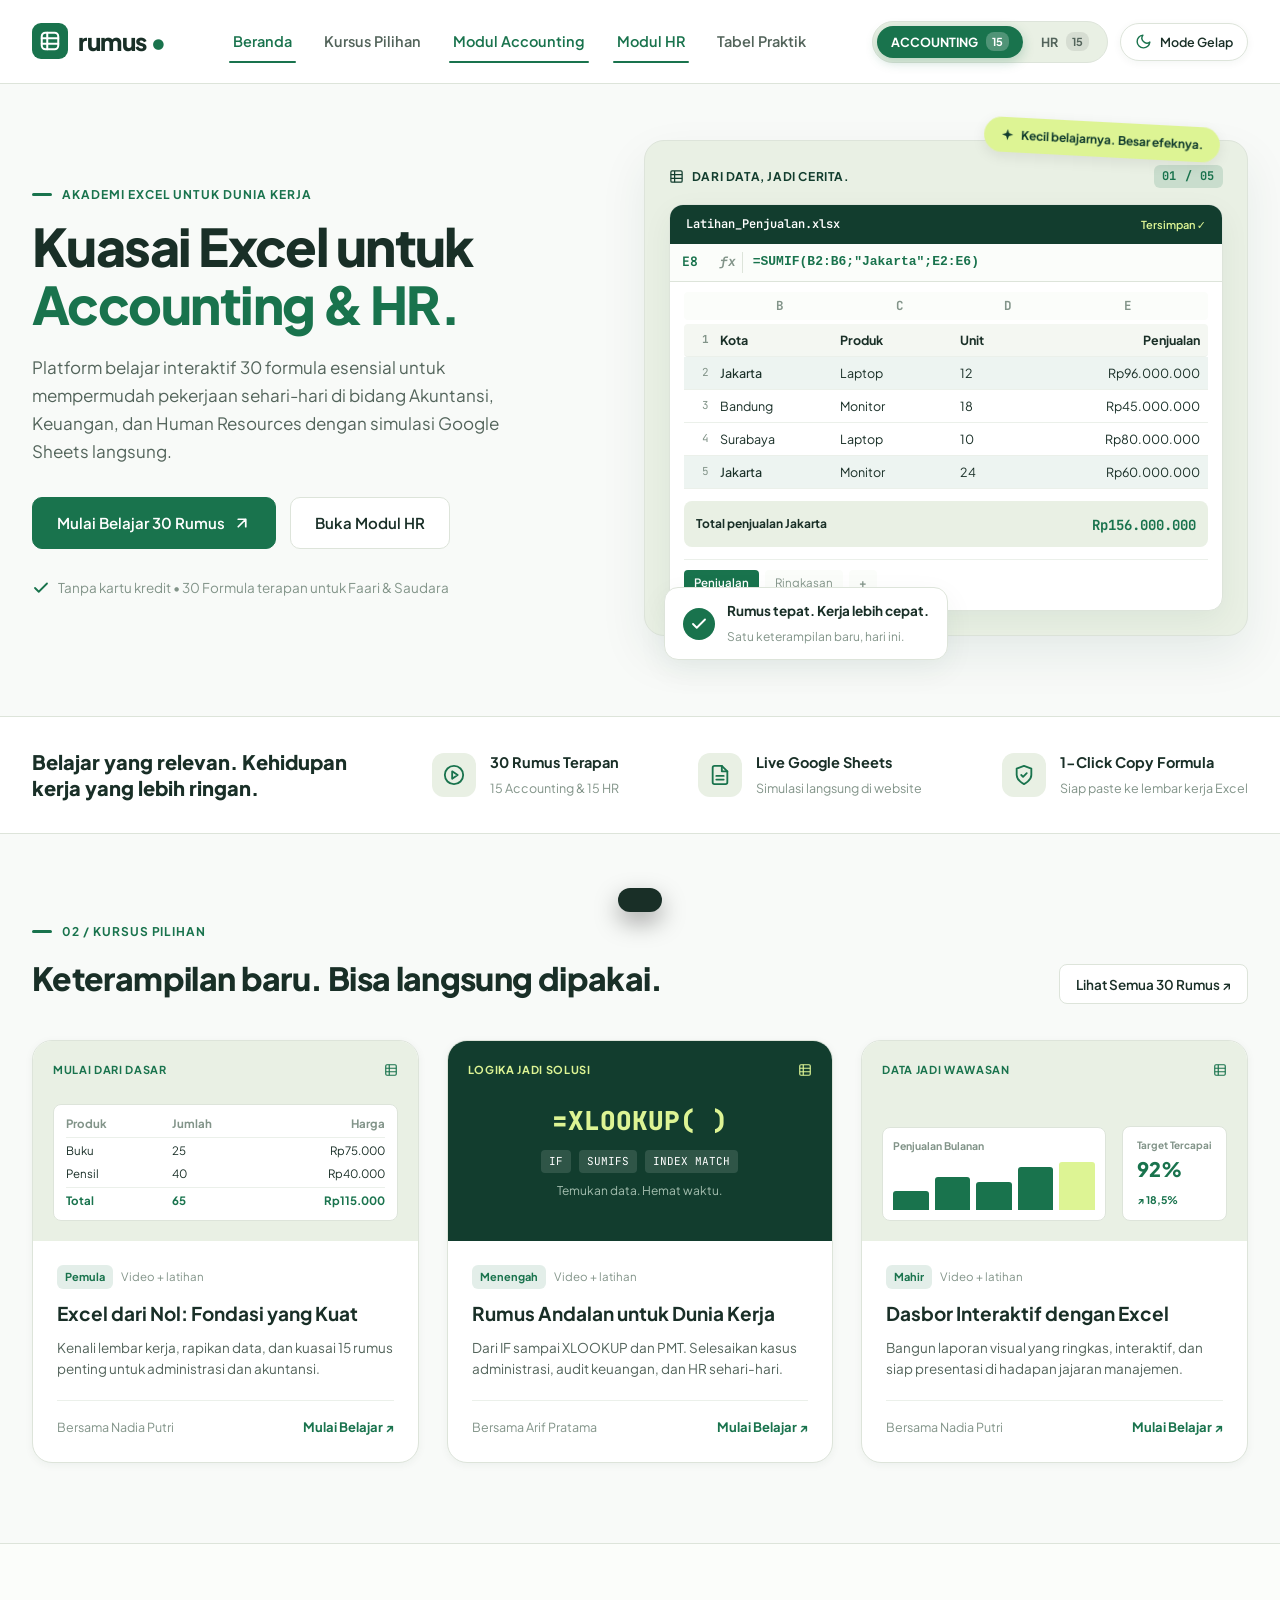
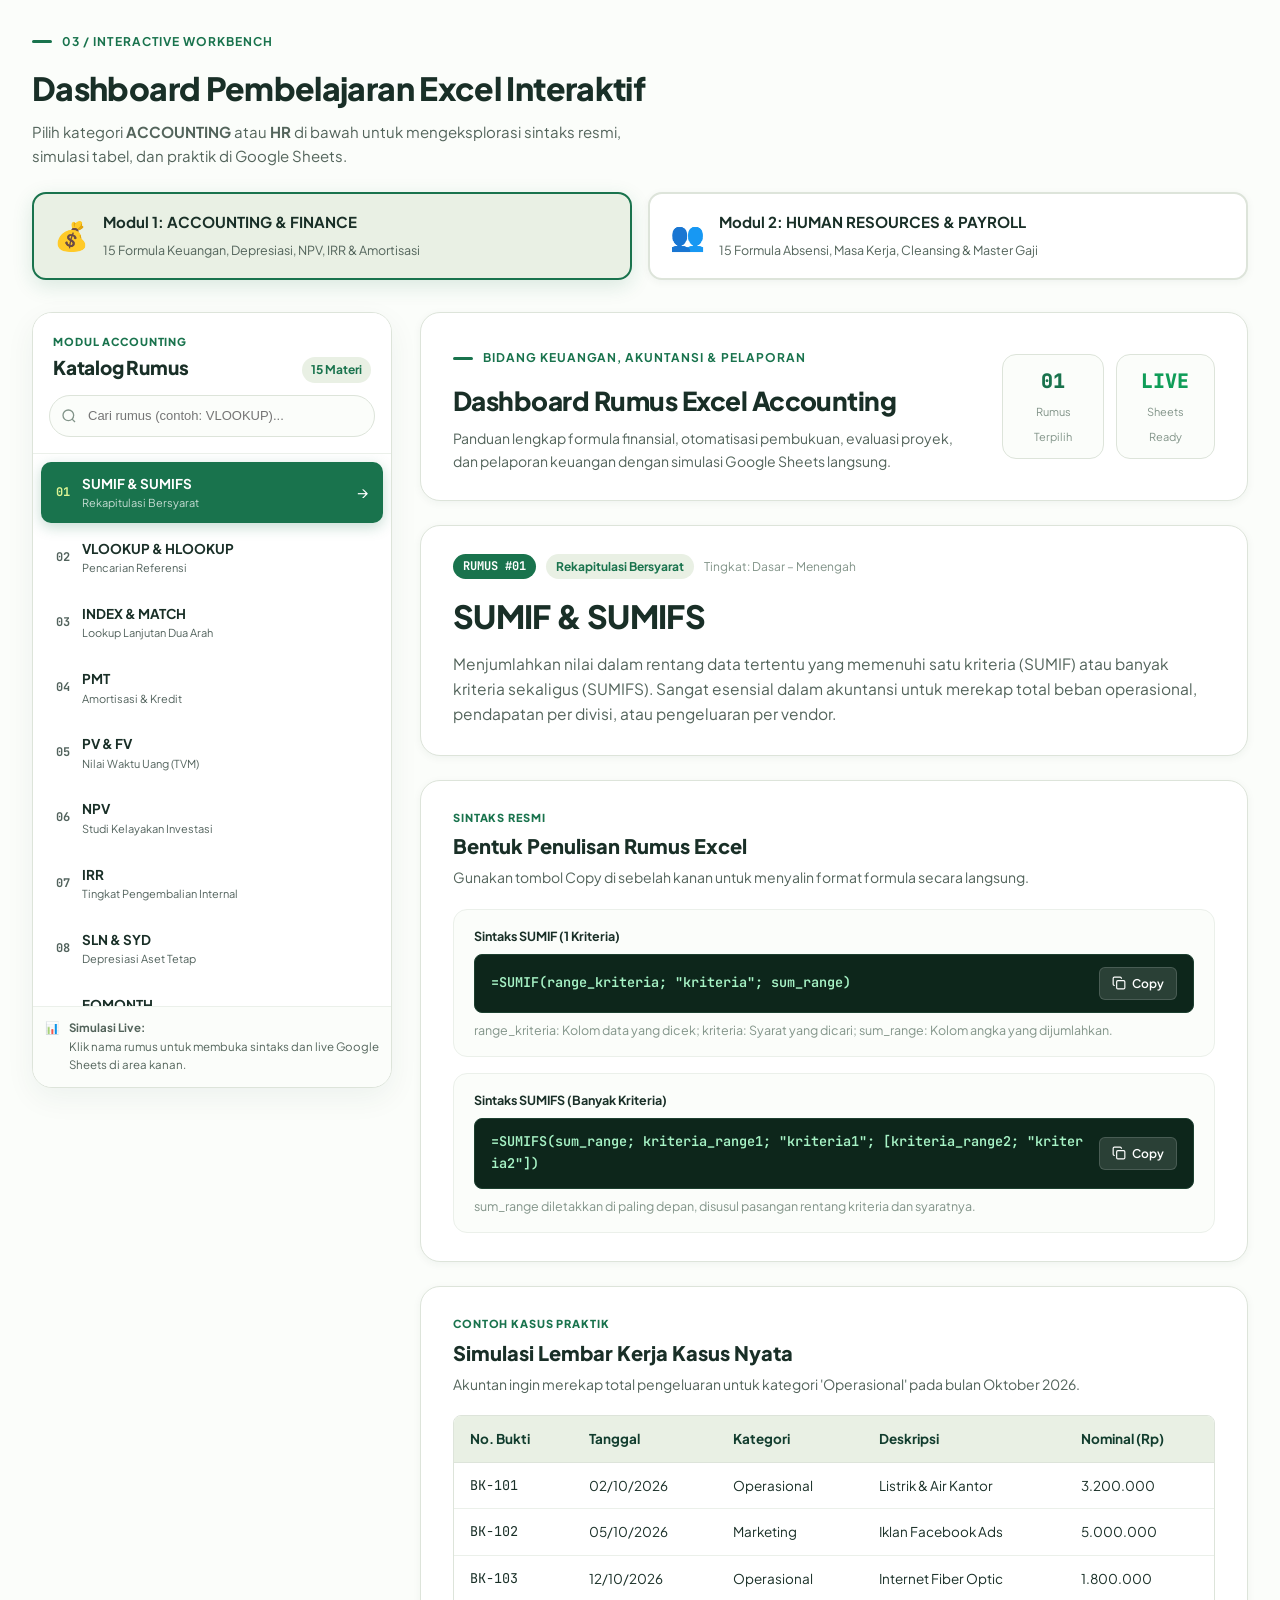
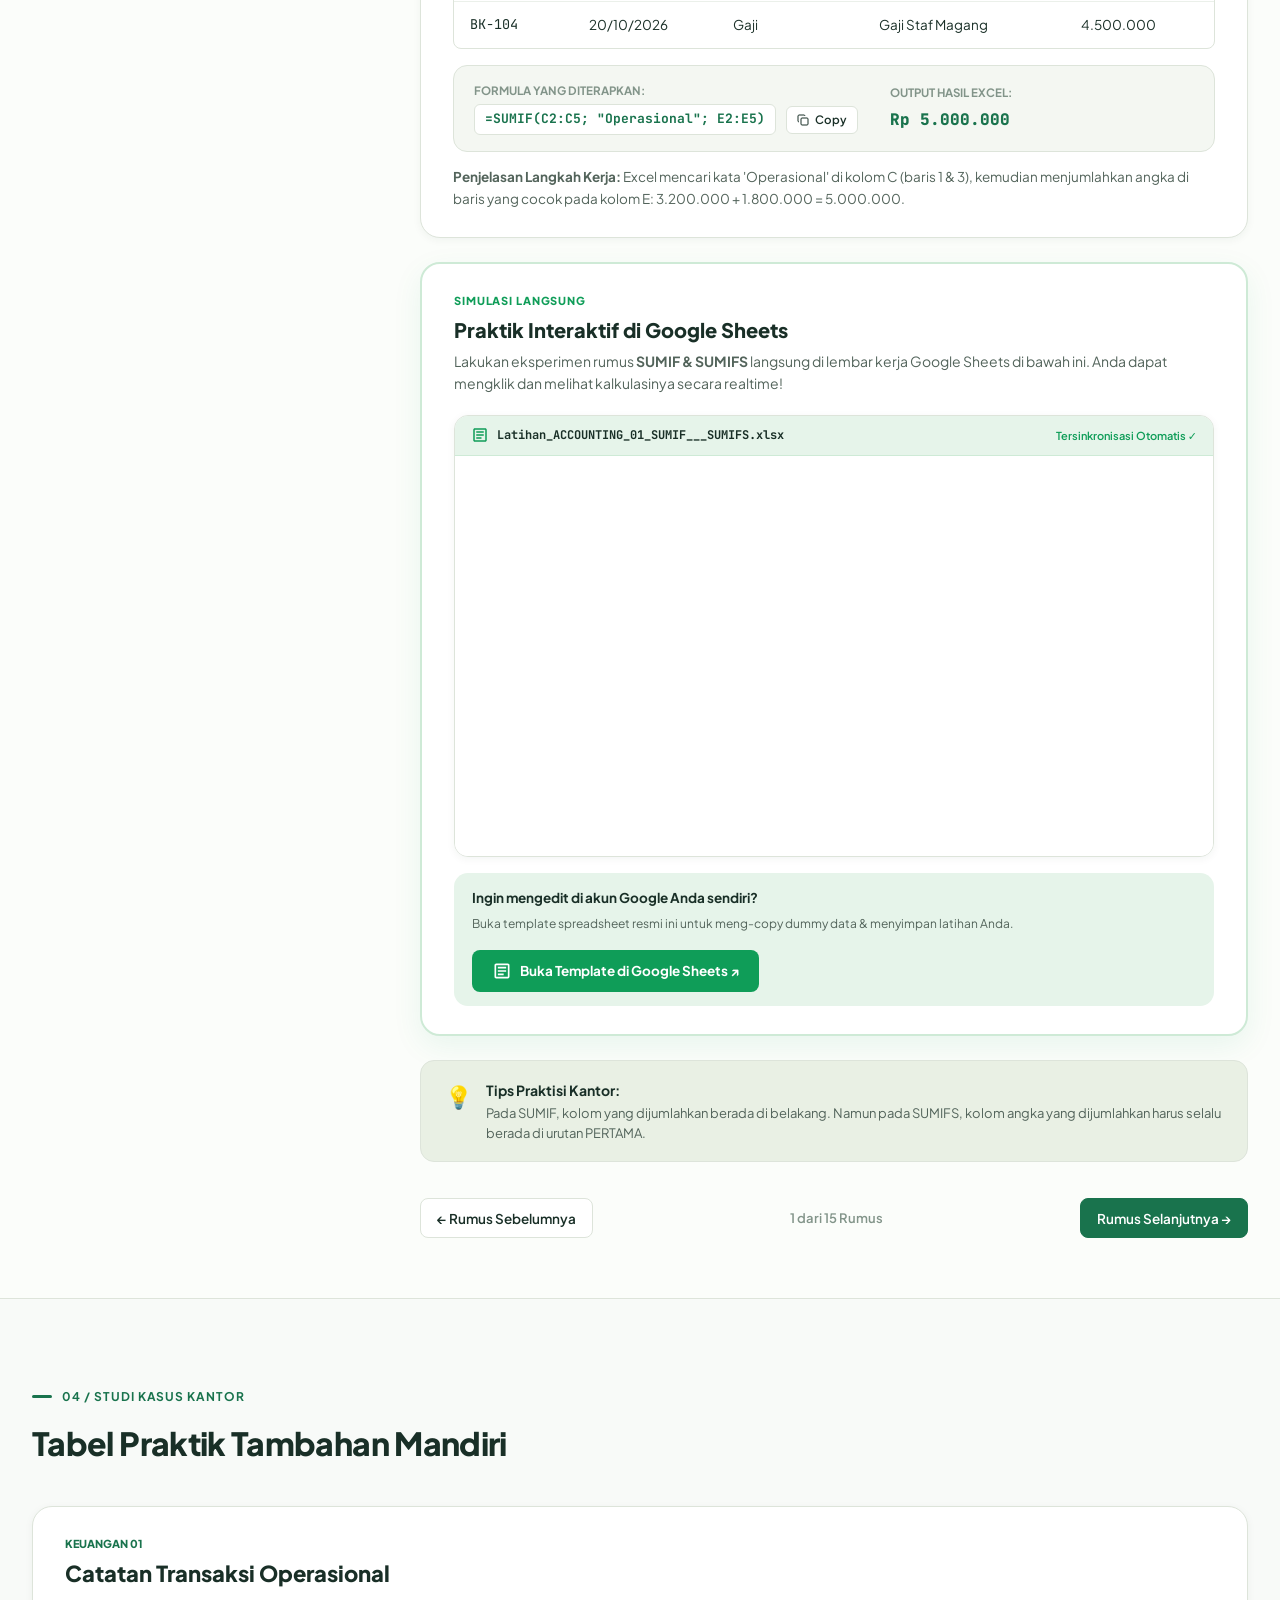
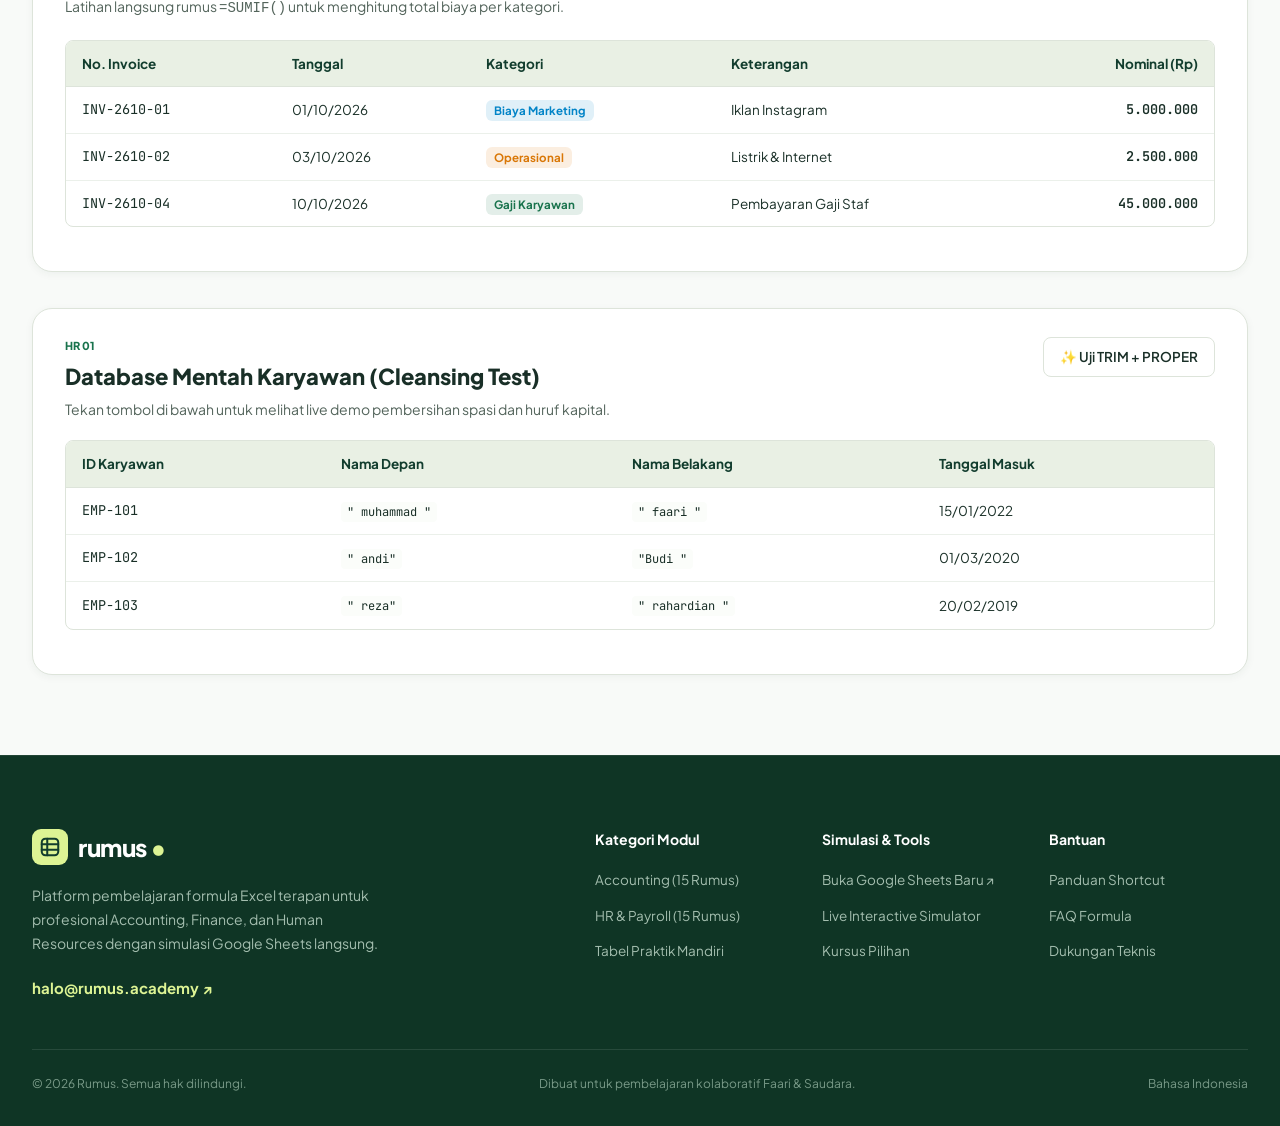
==== commit afd8b44a: "fix: restore full landing page with hero, course cards, and robust 30-formula dashboard" ====
--- a/index.html
+++ b/index.html
@@ -3,20 +3,19 @@
 <head>
   <meta charset="UTF-8" />
   <meta name="viewport" content="width=device-width, initial-scale=1.0" />
-  <meta name="description" content="Dashboard Interaktif Belajar 30 Rumus Excel Terpenting untuk Accounting & HR dengan Simulasi Live Google Sheets, Dark Mode, Pencarian Cepat, dan Tombol Salin Rumus." />
-  <title>rumus • — Master Excel Accounting &amp; HR (Live Sheets Simulation)</title>
-
-  <!-- Prevent Flash of Unstyled Theme (FOUT): Baca preferensi tema sebelum render halaman -->
+  <meta name="description" content="Platform Belajar 30 Rumus Excel Terpenting untuk Accounting & HR dengan Simulasi Live Google Sheets, Dark Mode, Pencarian Cepat, dan Studi Kasus Riil." />
+  <title>rumus • — Kuasai Excel untuk Accounting &amp; HR</title>
+
+  <!-- Prevent Flash of Unstyled Theme (FOUT) -->
   <script>
-    (function() {
-      const savedTheme = localStorage.getItem("rumus_theme");
-      if (savedTheme === "dark") {
+    try {
+      if (localStorage.getItem("rumus_theme") === "dark") {
         document.documentElement.classList.add("dark-mode");
       }
-    })();
+    } catch(e) {}
   </script>
 
-  <!-- Animated Favicon Canvas Target -->
+  <!-- Favicon -->
   <link id="favicon" rel="icon" type="image/svg+xml"
     href="data:image/svg+xml,%3Csvg xmlns='http://www.w3.org/2000/svg' viewBox='0 0 64 64'%3E%3Crect x='4' y='4' width='56' height='56' rx='14' fill='%2319734D'/%3E%3Cpath d='M20 18l8 14-8 14h7l4.5-9 4.5 9h7l-8-14 8-14h-7l-4.5 9-4.5-9z' fill='%23fff'/%3E%3C/svg%3E" />
 
@@ -29,11 +28,10 @@
 </head>
 <body>
 
-  <!-- ================= TOP NAVIGATION ================= -->
-  <header class="topbar">
-    <div class="topbar__inner">
-      <!-- Left: Brand Logo & Title -->
-      <div class="topbar__left">
+  <!-- ================= 1. TOP NAVBAR LENGKAP ================= -->
+  <header class="navbar" id="navbar">
+    <div class="container navbar__inner">
+      <div class="navbar__brand-group">
         <a href="#beranda" class="brand" aria-label="rumus • kembali ke beranda">
           <span class="brand__icon">
             <svg width="22" height="22" viewBox="0 0 24 24" fill="none" stroke="currentColor" stroke-width="2.2" stroke-linecap="round" stroke-linejoin="round">
@@ -43,151 +41,546 @@
           </span>
           <span class="brand__title">rumus <span class="brand__dot">•</span></span>
         </a>
-        <span class="brand__badge">Live Sheets V2.2</span>
-      </div>
-
-      <!-- Center: Main Module Category Switcher (ACCOUNTING vs HR) -->
-      <nav class="category-nav" role="tablist" aria-label="Kategori Utama Modul">
-        <button class="category-btn is-active" id="catBtnAccounting" role="tab" aria-selected="true" aria-controls="contentStage" data-category="accounting">
-          <svg class="cat-icon" width="18" height="18" viewBox="0 0 24 24" fill="none" stroke="currentColor" stroke-width="2">
-            <line x1="12" y1="1" x2="12" y2="23"/><path d="M17 5H9.5a3.5 3.5 0 0 0 0 7h5a3.5 3.5 0 0 1 0 7H6"/>
-          </svg>
-          <span>ACCOUNTING</span>
-          <span class="count-tag">15 Rumus</span>
-        </button>
-
-        <button class="category-btn" id="catBtnHr" role="tab" aria-selected="false" aria-controls="contentStage" data-category="hr">
-          <svg class="cat-icon" width="18" height="18" viewBox="0 0 24 24" fill="none" stroke="currentColor" stroke-width="2">
-            <path d="M17 21v-2a4 4 0 0 0-4-4H5a4 4 0 0 0-4 4v2"/><circle cx="9" cy="7" r="4"/><path d="M23 21v-2a4 4 0 0 0-3-3.87"/><path d="M16 3.13a4 4 0 0 1 0 7.75"/>
-          </svg>
-          <span>HR (HUMAN RESOURCES)</span>
-          <span class="count-tag">15 Rumus</span>
-        </button>
+      </div>
+
+      <!-- Menu Navigasi Utama -->
+      <nav class="nav-links" id="mainNavMenu" aria-label="Navigasi Menu Utama">
+        <a href="#beranda" class="nav-link is-active">Beranda</a>
+        <a href="#kursus-pilihan" class="nav-link">Kursus Pilihan</a>
+        <a href="#dashboard" class="nav-link" data-switch-cat="accounting">Modul Accounting</a>
+        <a href="#dashboard" class="nav-link" data-switch-cat="hr">Modul HR</a>
+        <a href="#tabel-praktik" class="nav-link">Tabel Praktik</a>
       </nav>
 
-      <!-- Right: Dark Mode Toggle & Mobile Sidebar Button -->
-      <div class="topbar__right">
-        <!-- Feature 2: Dark Mode Toggle Button -->
+      <!-- Module Switcher Pill + Dark Mode Toggle -->
+      <div class="navbar__actions">
+        <!-- Switcher Cepat Kategori Dashboard -->
+        <div class="category-nav" role="tablist" aria-label="Pilih Modul Aktif">
+          <button class="category-btn is-active" id="catBtnAccounting" role="tab" aria-selected="true" data-category="accounting" title="Buka Modul Accounting">
+            <span>ACCOUNTING</span>
+            <span class="count-tag">15</span>
+          </button>
+          <button class="category-btn" id="catBtnHr" role="tab" aria-selected="false" data-category="hr" title="Buka Modul HR">
+            <span>HR</span>
+            <span class="count-tag">15</span>
+          </button>
+        </div>
+
+        <!-- Dark Mode Toggle Button -->
         <button class="theme-toggle-btn" id="themeToggleBtn" aria-label="Ubah tema tampilan (Terang / Gelap)" title="Ubah tema (Terang / Gelap)">
           <span class="theme-icon theme-icon--sun">
-            <svg width="18" height="18" viewBox="0 0 24 24" fill="none" stroke="currentColor" stroke-width="2" stroke-linecap="round" stroke-linejoin="round">
+            <svg width="17" height="17" viewBox="0 0 24 24" fill="none" stroke="currentColor" stroke-width="2" stroke-linecap="round" stroke-linejoin="round">
               <circle cx="12" cy="12" r="5"/>
-              <line x1="12" y1="1" x2="12" y2="3"/>
-              <line x1="12" y1="21" x2="12" y2="23"/>
-              <line x1="4.22" y1="4.22" x2="5.64" y2="5.64"/>
-              <line x1="18.36" y1="18.36" x2="19.78" y2="19.78"/>
-              <line x1="1" y1="12" x2="3" y2="12"/>
-              <line x1="21" y1="12" x2="23" y2="12"/>
-              <line x1="4.22" y1="19.78" x2="5.64" y2="18.36"/>
-              <line x1="18.36" y1="5.64" x2="19.78" y2="4.22"/>
+              <line x1="12" y1="1" x2="12" y2="3"/><line x1="12" y1="21" x2="12" y2="23"/>
+              <line x1="4.22" y1="4.22" x2="5.64" y2="5.64"/><line x1="18.36" y1="18.36" x2="19.78" y2="19.78"/>
+              <line x1="1" y1="12" x2="3" y2="12"/><line x1="21" y1="12" x2="23" y2="12"/>
+              <line x1="4.22" y1="19.78" x2="5.64" y2="18.36"/><line x1="18.36" y1="5.64" x2="19.78" y2="4.22"/>
             </svg>
           </span>
           <span class="theme-icon theme-icon--moon">
-            <svg width="18" height="18" viewBox="0 0 24 24" fill="none" stroke="currentColor" stroke-width="2" stroke-linecap="round" stroke-linejoin="round">
+            <svg width="17" height="17" viewBox="0 0 24 24" fill="none" stroke="currentColor" stroke-width="2" stroke-linecap="round" stroke-linejoin="round">
               <path d="M21 12.79A9 9 0 1 1 11.21 3 7 7 0 0 0 21 12.79z"/>
             </svg>
           </span>
           <span class="theme-label" id="themeLabelText">Mode Gelap</span>
         </button>
 
-        <!-- Mobile Drawer Toggle -->
-        <button class="btn btn--outline btn--sm" id="sidebarToggle" aria-label="Buka katalog rumus" title="Buka menu rumus">
-          <svg width="18" height="18" viewBox="0 0 24 24" fill="none" stroke="currentColor" stroke-width="2"><line x1="3" y1="12" x2="21" y2="12"/><line x1="3" y1="6" x2="21" y2="6"/><line x1="3" y1="18" x2="21" y2="18"/></svg>
-          <span>Daftar Rumus</span>
+        <!-- Mobile Menu Toggle Button -->
+        <button class="navbar__toggle" id="navToggle" aria-label="Buka navigasi menu" aria-expanded="false">
+          <span></span><span></span><span></span>
         </button>
       </div>
     </div>
   </header>
 
-  <!-- ================= MAIN DASHBOARD CONTAINER ================= -->
-  <main class="dashboard-layout" id="beranda">
-
-    <!-- ================= LEFT SIDEBAR (STICKY SEARCH + FORMULA LIST) ================= -->
-    <aside class="sidebar" id="dashboardSidebar">
-      
-      <!-- Feature 1: Sticky Sidebar Top (Header + Search Bar) -->
-      <div class="sidebar__top-sticky">
-        <div class="sidebar__header">
-          <div class="sidebar__title-wrap">
-            <span class="sidebar__subtitle" id="sidebarCategoryLabel">MODUL ACCOUNTING</span>
-            <h2 class="sidebar__title">Katalog Rumus</h2>
-          </div>
-          <span class="sidebar__counter" id="formulaCounter">15 Materi</span>
-        </div>
-
-        <!-- Sticky Search Input Field -->
-        <div class="sidebar-search">
-          <div class="sidebar-search__wrapper">
-            <svg class="search-icon" width="16" height="16" viewBox="0 0 24 24" fill="none" stroke="currentColor" stroke-width="2">
-              <circle cx="11" cy="11" r="8"/><path d="m21 21-4.3-4.3"/>
-            </svg>
-            <input 
-              type="search" 
-              id="sidebarSearchInput" 
-              class="sidebar-search__input" 
-              placeholder="Cari rumus (contoh: VLOOKUP)..." 
-              aria-label="Cari rumus di sidebar" 
-              autocomplete="off"
-            />
-            <button type="button" id="searchClearBtn" class="search-clear-btn" aria-label="Hapus pencarian" hidden>×</button>
-          </div>
-        </div>
-      </div>
-
-      <!-- Scrollable Formula Nav Items Container -->
-      <nav class="sidebar__list" id="formulaSidebarList" role="tablist" aria-orientation="vertical">
-        <!-- Injected dynamically via script.js -->
-      </nav>
-
-      <!-- Sidebar Footer Tip -->
-      <div class="sidebar__footer">
-        <div class="tip-card">
-          <div class="tip-card__icon">📊</div>
-          <div class="tip-card__text">
-            <strong>Live Sheets Practice:</strong>
-            <p>Setiap rumus dilengkapi simulasi Google Sheets interaktif yang bisa langsung Anda uji coba &amp; salin.</p>
-          </div>
-        </div>
-      </div>
-    </aside>
-
-    <!-- ================= RIGHT CONTENT AREA (DYNAMIC DETAIL VIEW) ================= -->
-    <section class="content-stage" id="contentStage">
-      
-      <!-- Top Overview Banner -->
-      <div class="content-banner" id="moduleBanner">
-        <div class="content-banner__text">
+  <main>
+    <!-- ================= 2. HERO SECTION LENGKAP ================= -->
+    <section class="hero" id="beranda">
+      <div class="container hero__inner">
+        <!-- Konten Kiri -->
+        <div class="hero__content">
           <div class="tag-label">
             <span class="tag-label__bar"></span>
-            <span id="bannerTagText">BIDANG KEUANGAN, AKUNTANSI &amp; PELAPORAN</span>
-          </div>
-          <h1 class="content-banner__title" id="bannerTitle">Dashboard Rumus Excel Accounting</h1>
-          <p class="content-banner__desc" id="bannerDesc">
-            Panduan lengkap formula finansial, otomatisasi pembukuan, evaluasi proyek, dan pelaporan keuangan dengan simulasi Google Sheets langsung.
+            <span>AKADEMI EXCEL UNTUK DUNIA KERJA</span>
+          </div>
+
+          <h1 class="hero__title">
+            Kuasai Excel untuk <span class="text-highlight">Accounting &amp; HR.</span>
+          </h1>
+
+          <p class="hero__desc">
+            Platform belajar interaktif 30 formula esensial untuk mempermudah pekerjaan sehari-hari di bidang Akuntansi, Keuangan, dan Human Resources dengan simulasi Google Sheets langsung.
           </p>
-        </div>
-        <div class="content-banner__stats">
-          <div class="stat-pill">
-            <strong id="statActiveNum">01</strong>
-            <span>Rumus Terpilih</span>
-          </div>
-          <div class="stat-pill">
-            <strong style="color: #0F9D58;">LIVE</strong>
-            <span>Sheets Ready</span>
-          </div>
-        </div>
-      </div>
-
-      <!-- Active Formula Dynamic View Container (Injected via script.js) -->
-      <article class="formula-view" id="formulaDetailContainer">
-        <!-- Rendered by script.js with .code-block, .copy-btn, and Google Sheets Live Simulation -->
-      </article>
-
+
+          <div class="hero__actions">
+            <a href="#dashboard" class="btn btn--primary btn--lg">
+              Mulai Belajar 30 Rumus
+              <svg width="18" height="18" viewBox="0 0 24 24" fill="none" stroke="currentColor" stroke-width="2.3" stroke-linecap="round" stroke-linejoin="round">
+                <path d="M7 17L17 7M7 7h10v10"/>
+              </svg>
+            </a>
+            <a href="#dashboard" class="btn btn--outline btn--lg" data-switch-cat="hr">
+              Buka Modul HR
+            </a>
+          </div>
+
+          <div class="hero__subnote">
+            <svg class="check-icon" width="18" height="18" viewBox="0 0 24 24" fill="none" stroke="currentColor" stroke-width="2.4" stroke-linecap="round" stroke-linejoin="round">
+              <path d="M20 6L9 17l-5-5"/>
+            </svg>
+            <span>Tanpa kartu kredit • 30 Formula terapan untuk Faari &amp; Saudara</span>
+          </div>
+        </div>
+
+        <!-- Visual Kanan (Excel Sheet Mockup dengan SUMIF Live) -->
+        <div class="hero__visual-wrap">
+          <div class="badge-sparkle">
+            <svg width="15" height="15" viewBox="0 0 24 24" fill="currentColor">
+              <path d="m12 3-1.9 5.8a2 2 0 0 1-1.3 1.3L3 12l5.8 1.9a2 2 0 0 1 1.3 1.3L12 21l1.9-5.8a2 2 0 0 1 1.3-1.3L21 12l-5.8-1.9a2 2 0 0 1-1.3-1.3z"/>
+            </svg>
+            Kecil belajarnya. Besar efeknya.
+          </div>
+
+          <div class="sheet-container">
+            <div class="sheet-card__top">
+              <div class="sheet-card__top-left">
+                <svg width="15" height="15" viewBox="0 0 24 24" fill="none" stroke="currentColor" stroke-width="2">
+                  <rect width="18" height="18" x="3" y="3" rx="2"/>
+                  <path d="M3 9h18M3 15h18M9 3v18"/>
+                </svg>
+                <span>DARI DATA, JADI CERITA.</span>
+              </div>
+              <div class="sheet-card__step">01 / 05</div>
+            </div>
+
+            <!-- Inner Excel Mockup Window -->
+            <div class="excel-win">
+              <div class="excel-win__header">
+                <span class="excel-win__file">Latihan_Penjualan.xlsx</span>
+                <span class="excel-win__saved">Tersimpan ✓</span>
+              </div>
+
+              <div class="excel-win__formula-bar">
+                <span class="cell-id">E8</span>
+                <span class="fx-sym"><em>fx</em></span>
+                <code class="fx-text">=SUMIF(B2:B6;"Jakarta";E2:E6)</code>
+              </div>
+
+              <div class="excel-grid">
+                <div class="excel-row excel-row--col-letters">
+                  <div class="c c--col-0"></div>
+                  <div class="c">B</div><div class="c">C</div><div class="c">D</div><div class="c">E</div>
+                </div>
+
+                <div class="excel-row excel-row--head">
+                  <div class="c c--col-0">1</div>
+                  <div class="c">Kota</div><div class="c">Produk</div><div class="c">Unit</div><div class="c text-right">Penjualan</div>
+                </div>
+
+                <div class="excel-row is-matched">
+                  <div class="c c--col-0">2</div>
+                  <div class="c font-medium">Jakarta</div><div class="c">Laptop</div><div class="c">12</div><div class="c text-right">Rp96.000.000</div>
+                </div>
+                <div class="excel-row">
+                  <div class="c c--col-0">3</div>
+                  <div class="c">Bandung</div><div class="c">Monitor</div><div class="c">18</div><div class="c text-right">Rp45.000.000</div>
+                </div>
+                <div class="excel-row">
+                  <div class="c c--col-0">4</div>
+                  <div class="c">Surabaya</div><div class="c">Laptop</div><div class="c">10</div><div class="c text-right">Rp80.000.000</div>
+                </div>
+                <div class="excel-row is-matched">
+                  <div class="c c--col-0">5</div>
+                  <div class="c font-medium">Jakarta</div><div class="c">Monitor</div><div class="c">24</div><div class="c text-right">Rp60.000.000</div>
+                </div>
+
+                <div class="excel-summary-bar">
+                  <span class="summary-label">Total penjualan Jakarta</span>
+                  <div class="summary-box">
+                    <output id="heroLiveSum">Rp156.000.000</output>
+                  </div>
+                </div>
+
+                <div class="excel-tabs">
+                  <span class="tab-item is-active">Penjualan</span>
+                  <span class="tab-item">Ringkasan</span>
+                  <span class="tab-item tab-plus">+</span>
+                </div>
+              </div>
+            </div>
+          </div>
+
+          <div class="feedback-pill">
+            <span class="feedback-pill__icon">
+              <svg width="18" height="18" viewBox="0 0 24 24" fill="none" stroke="currentColor" stroke-width="2.5" stroke-linecap="round" stroke-linejoin="round">
+                <path d="M20 6L9 17l-5-5"/>
+              </svg>
+            </span>
+            <div class="feedback-pill__content">
+              <strong>Rumus tepat. Kerja lebih cepat.</strong>
+              <span>Satu keterampilan baru, hari ini.</span>
+            </div>
+          </div>
+        </div>
+      </div>
     </section>
 
+    <!-- ================= 3. STRIP KEUNGGULAN ================= -->
+    <section class="perks-strip">
+      <div class="container perks-strip__inner">
+        <h2 class="perks__headline">Belajar yang relevan. Kehidupan kerja yang lebih ringan.</h2>
+
+        <div class="perk-item">
+          <div class="perk-item__icon">
+            <svg width="22" height="22" viewBox="0 0 24 24" fill="none" stroke="currentColor" stroke-width="2" stroke-linecap="round" stroke-linejoin="round">
+              <circle cx="12" cy="12" r="10"/><polygon points="10 8 16 12 10 16 10 8"/>
+            </svg>
+          </div>
+          <div class="perk-item__text">
+            <strong>30 Rumus Terapan</strong>
+            <span>15 Accounting &amp; 15 HR</span>
+          </div>
+        </div>
+
+        <div class="perk-item">
+          <div class="perk-item__icon">
+            <svg width="22" height="22" viewBox="0 0 24 24" fill="none" stroke="currentColor" stroke-width="2" stroke-linecap="round" stroke-linejoin="round">
+              <path d="M14 2H6a2 2 0 0 0-2 2v16a2 2 0 0 0 2 2h12a2 2 0 0 0 2-2V8z"/>
+              <polyline points="14 2 14 8 20 8"/><line x1="8" y1="13" x2="16" y2="13"/><line x1="8" y1="17" x2="16" y2="17"/>
+            </svg>
+          </div>
+          <div class="perk-item__text">
+            <strong>Live Google Sheets</strong>
+            <span>Simulasi langsung di website</span>
+          </div>
+        </div>
+
+        <div class="perk-item">
+          <div class="perk-item__icon">
+            <svg width="22" height="22" viewBox="0 0 24 24" fill="none" stroke="currentColor" stroke-width="2" stroke-linecap="round" stroke-linejoin="round">
+              <path d="M12 22s8-4 8-10V5l-8-3-8 3v7c0 6 8 10 8 10z"/><path d="M9 12l2 2 4-4"/>
+            </svg>
+          </div>
+          <div class="perk-item__text">
+            <strong>1-Click Copy Formula</strong>
+            <span>Siap paste ke lembar kerja Excel</span>
+          </div>
+        </div>
+      </div>
+    </section>
+
+    <!-- ================= 4. KURSUS PILIHAN (3 CARDS) ================= -->
+    <section class="section-courses" id="kursus-pilihan">
+      <div class="container">
+        <div class="section-head-split">
+          <div>
+            <div class="tag-label">
+              <span class="tag-label__bar"></span>
+              <span>02 / KURSUS PILIHAN</span>
+            </div>
+            <h2 class="section-head-title">Keterampilan baru. Bisa langsung dipakai.</h2>
+          </div>
+          <a href="#dashboard" class="btn btn--outline btn--sm">Lihat Semua 30 Rumus ↗</a>
+        </div>
+
+        <div class="course-cards-grid">
+          <!-- Card 1 -->
+          <article class="course-card">
+            <div class="course-card__preview course-card__preview--sage">
+              <div class="preview-meta">
+                <span>MULAI DARI DASAR</span>
+                <svg width="14" height="14" viewBox="0 0 24 24" fill="none" stroke="currentColor" stroke-width="2"><rect width="18" height="18" x="3" y="3" rx="2"/><path d="M3 9h18M3 15h18M9 3v18"/></svg>
+              </div>
+              <div class="preview-table">
+                <div class="ptable-head"><span>Produk</span><span>Jumlah</span><span class="text-right">Harga</span></div>
+                <div class="ptable-row"><span>Buku</span><span>25</span><span class="text-right">Rp75.000</span></div>
+                <div class="ptable-row"><span>Pensil</span><span>40</span><span class="text-right">Rp40.000</span></div>
+                <div class="ptable-row ptable-row--total"><span>Total</span><span>65</span><span class="text-right">Rp115.000</span></div>
+              </div>
+            </div>
+            <div class="course-card__body">
+              <div class="card-badges">
+                <span class="badge-level badge-level--green">Pemula</span>
+                <span class="badge-time">Video + latihan</span>
+              </div>
+              <h3 class="course-card__title">Excel dari Nol: Fondasi yang Kuat</h3>
+              <p class="course-card__desc">Kenali lembar kerja, rapikan data, dan kuasai 15 rumus penting untuk administrasi dan akuntansi.</p>
+              <div class="course-card__footer">
+                <span class="course-author">Bersama Nadia Putri</span>
+                <a href="#dashboard" class="course-link">Mulai Belajar ↗</a>
+              </div>
+            </div>
+          </article>
+
+          <!-- Card 2 -->
+          <article class="course-card">
+            <div class="course-card__preview course-card__preview--dark">
+              <div class="preview-meta">
+                <span>LOGIKA JADI SOLUSI</span>
+                <svg width="14" height="14" viewBox="0 0 24 24" fill="none" stroke="currentColor" stroke-width="2"><rect width="18" height="18" x="3" y="3" rx="2"/><path d="M3 9h18M3 15h18M9 3v18"/></svg>
+              </div>
+              <div class="preview-center-calc">
+                <div class="preview-formula-huge">=XLOOKUP( )</div>
+                <div class="preview-tags"><span>IF</span><span>SUMIFS</span><span>INDEX MATCH</span></div>
+                <p class="preview-hint">Temukan data. Hemat waktu.</p>
+              </div>
+            </div>
+            <div class="course-card__body">
+              <div class="card-badges">
+                <span class="badge-level badge-level--green">Menengah</span>
+                <span class="badge-time">Video + latihan</span>
+              </div>
+              <h3 class="course-card__title">Rumus Andalan untuk Dunia Kerja</h3>
+              <p class="course-card__desc">Dari IF sampai XLOOKUP dan PMT. Selesaikan kasus administrasi, audit keuangan, dan HR sehari-hari.</p>
+              <div class="course-card__footer">
+                <span class="course-author">Bersama Arif Pratama</span>
+                <a href="#dashboard" class="course-link">Mulai Belajar ↗</a>
+              </div>
+            </div>
+          </article>
+
+          <!-- Card 3 -->
+          <article class="course-card">
+            <div class="course-card__preview course-card__preview--sage">
+              <div class="preview-meta">
+                <span>DATA JADI WAWASAN</span>
+                <svg width="14" height="14" viewBox="0 0 24 24" fill="none" stroke="currentColor" stroke-width="2"><rect width="18" height="18" x="3" y="3" rx="2"/><path d="M3 9h18M3 15h18M9 3v18"/></svg>
+              </div>
+              <div class="preview-metrics">
+                <div class="chart-box">
+                  <span class="chart-title">Penjualan Bulanan</span>
+                  <div class="chart-bars">
+                    <div class="cbar" style="height: 40%;"></div>
+                    <div class="cbar" style="height: 70%;"></div>
+                    <div class="cbar" style="height: 60%;"></div>
+                    <div class="cbar" style="height: 90%;"></div>
+                    <div class="cbar cbar--light" style="height: 100%;"></div>
+                  </div>
+                </div>
+                <div class="kpi-box">
+                  <span class="kpi-title">Target Tercapai</span>
+                  <span class="kpi-val">92%</span>
+                  <span class="kpi-sub">↗ 18,5%</span>
+                </div>
+              </div>
+            </div>
+            <div class="course-card__body">
+              <div class="card-badges">
+                <span class="badge-level badge-level--green">Mahir</span>
+                <span class="badge-time">Video + latihan</span>
+              </div>
+              <h3 class="course-card__title">Dasbor Interaktif dengan Excel</h3>
+              <p class="course-card__desc">Bangun laporan visual yang ringkas, interaktif, dan siap presentasi di hadapan jajaran manajemen.</p>
+              <div class="course-card__footer">
+                <span class="course-author">Bersama Nadia Putri</span>
+                <a href="#dashboard" class="course-link">Mulai Belajar ↗</a>
+              </div>
+            </div>
+          </article>
+        </div>
+      </div>
+    </section>
+
+    <!-- ================= 5. MAIN DASHBOARD: 30 FORMULA WORKBENCH ================= -->
+    <section class="section-dashboard-wrapper" id="dashboard">
+      <div class="container dashboard-header-area">
+        <div class="tag-label">
+          <span class="tag-label__bar"></span>
+          <span>03 / INTERACTIVE WORKBENCH</span>
+        </div>
+        <h2 class="section-head-title">Dashboard Pembelajaran Excel Interaktif</h2>
+        <p class="section-head-desc">
+          Pilih kategori <strong>ACCOUNTING</strong> atau <strong>HR</strong> di bawah untuk mengeksplorasi sintaks resmi, simulasi tabel, dan praktik di Google Sheets.
+        </p>
+
+        <!-- Kategori Switcher Utama Dashboard -->
+        <div class="dashboard-switcher-bar">
+          <button class="dash-switch-btn is-active" id="dashSwitchAcc" data-category="accounting">
+            <span class="dash-switch-icon">💰</span>
+            <div class="dash-switch-text">
+              <strong>Modul 1: ACCOUNTING &amp; FINANCE</strong>
+              <span>15 Formula Keuangan, Depresiasi, NPV, IRR &amp; Amortisasi</span>
+            </div>
+          </button>
+          <button class="dash-switch-btn" id="dashSwitchHr" data-category="hr">
+            <span class="dash-switch-icon">👥</span>
+            <div class="dash-switch-text">
+              <strong>Modul 2: HUMAN RESOURCES &amp; PAYROLL</strong>
+              <span>15 Formula Absensi, Masa Kerja, Cleansing &amp; Master Gaji</span>
+            </div>
+          </button>
+        </div>
+      </div>
+
+      <!-- Dashboard Two-Column Container -->
+      <div class="container dashboard-layout">
+        
+        <!-- ================= LEFT SIDEBAR (STICKY SEARCH + FORMULA LIST) ================= -->
+        <aside class="sidebar" id="dashboardSidebar">
+          <!-- Sticky Search Header -->
+          <div class="sidebar__top-sticky">
+            <div class="sidebar__header">
+              <div class="sidebar__title-wrap">
+                <span class="sidebar__subtitle" id="sidebarCategoryLabel">MODUL ACCOUNTING</span>
+                <h3 class="sidebar__title">Katalog Rumus</h3>
+              </div>
+              <span class="sidebar__counter" id="formulaCounter">15 Materi</span>
+            </div>
+
+            <!-- Sticky Search Bar -->
+            <div class="sidebar-search">
+              <div class="sidebar-search__wrapper">
+                <svg class="search-icon" width="16" height="16" viewBox="0 0 24 24" fill="none" stroke="currentColor" stroke-width="2">
+                  <circle cx="11" cy="11" r="8"/><path d="m21 21-4.3-4.3"/>
+                </svg>
+                <input 
+                  type="search" 
+                  id="sidebarSearchInput" 
+                  class="sidebar-search__input" 
+                  placeholder="Cari rumus (contoh: VLOOKUP)..." 
+                  aria-label="Cari rumus di sidebar" 
+                  autocomplete="off"
+                />
+                <button type="button" id="searchClearBtn" class="search-clear-btn" aria-label="Hapus pencarian" hidden>×</button>
+              </div>
+            </div>
+          </div>
+
+          <!-- Formula List Container (Scrollable) -->
+          <nav class="sidebar__list" id="formulaSidebarList" role="tablist" aria-orientation="vertical">
+            <!-- Will be populated by script.js, with fallback items below -->
+            <button class="sidebar__item is-active" data-index="0">
+              <span class="item-num">01</span>
+              <div class="item-info"><span class="item-title">SUMIF &amp; SUMIFS</span><span class="item-tag">Rekapitulasi Bersyarat</span></div>
+              <span class="item-arrow">→</span>
+            </button>
+            <button class="sidebar__item" data-index="1">
+              <span class="item-num">02</span>
+              <div class="item-info"><span class="item-title">VLOOKUP &amp; HLOOKUP</span><span class="item-tag">Pencarian Referensi</span></div>
+              <span class="item-arrow">→</span>
+            </button>
+            <button class="sidebar__item" data-index="2">
+              <span class="item-num">03</span>
+              <div class="item-info"><span class="item-title">INDEX &amp; MATCH</span><span class="item-tag">Lookup Dua Arah</span></div>
+              <span class="item-arrow">→</span>
+            </button>
+          </nav>
+
+          <!-- Sidebar Footer Tip -->
+          <div class="sidebar__footer">
+            <div class="tip-card">
+              <div class="tip-card__icon">📊</div>
+              <div class="tip-card__text">
+                <strong>Simulasi Live:</strong>
+                <p>Klik nama rumus untuk membuka sintaks dan live Google Sheets di area kanan.</p>
+              </div>
+            </div>
+          </div>
+        </aside>
+
+        <!-- ================= RIGHT CONTENT AREA ================= -->
+        <section class="content-stage" id="contentStage">
+          <!-- Overview Banner -->
+          <div class="content-banner" id="moduleBanner">
+            <div class="content-banner__text">
+              <div class="tag-label">
+                <span class="tag-label__bar"></span>
+                <span id="bannerTagText">BIDANG KEUANGAN, AKUNTANSI &amp; PELAPORAN</span>
+              </div>
+              <h2 class="content-banner__title" id="bannerTitle">Dashboard Rumus Excel Accounting</h2>
+              <p class="content-banner__desc" id="bannerDesc">
+                Panduan lengkap formula finansial, otomatisasi pembukuan, evaluasi proyek, dan pelaporan keuangan dengan simulasi Google Sheets langsung.
+              </p>
+            </div>
+            <div class="content-banner__stats">
+              <div class="stat-pill">
+                <strong id="statActiveNum">01</strong>
+                <span>Rumus Terpilih</span>
+              </div>
+              <div class="stat-pill">
+                <strong style="color: #0F9D58;">LIVE</strong>
+                <span>Sheets Ready</span>
+              </div>
+            </div>
+          </div>
+
+          <!-- Formula Detail Container (Dynamic Content) -->
+          <article class="formula-view" id="formulaDetailContainer">
+            <!-- Injected by script.js -->
+          </article>
+        </section>
+
+      </div>
+    </section>
+
+    <!-- ================= 6. TABEL PRAKTIK NYATA (STANDALONE PRACTICE) ================= -->
+    <section class="section-practice" id="tabel-praktik">
+      <div class="container">
+        <div class="section-head-split">
+          <div>
+            <div class="tag-label">
+              <span class="tag-label__bar"></span>
+              <span>04 / STUDI KASUS KANTOR</span>
+            </div>
+            <h2 class="section-head-title">Tabel Praktik Tambahan Mandiri</h2>
+          </div>
+        </div>
+
+        <div class="practice-container">
+          <!-- Tabel Praktik Keuangan: Catatan Transaksi -->
+          <div class="practice-block">
+            <div class="practice-block__header">
+              <div>
+                <span class="practice-chip">KEUANGAN 01</span>
+                <h3 class="practice-title">Catatan Transaksi Operasional</h3>
+                <p class="practice-desc">Latihan langsung rumus <code>=SUMIF()</code> untuk menghitung total biaya per kategori.</p>
+              </div>
+            </div>
+            <div class="table-responsive">
+              <table class="figma-table">
+                <thead>
+                  <tr>
+                    <th>No. Invoice</th><th>Tanggal</th><th>Kategori</th><th>Keterangan</th><th class="text-right">Nominal (Rp)</th>
+                  </tr>
+                </thead>
+                <tbody>
+                  <tr><td class="font-mono">INV-2610-01</td><td>01/10/2026</td><td><span class="status-tag status-tag--blue">Biaya Marketing</span></td><td>Iklan Instagram</td><td class="text-right font-mono font-semibold">5.000.000</td></tr>
+                  <tr><td class="font-mono">INV-2610-02</td><td>03/10/2026</td><td><span class="status-tag status-tag--amber">Operasional</span></td><td>Listrik &amp; Internet</td><td class="text-right font-mono font-semibold">2.500.000</td></tr>
+                  <tr><td class="font-mono">INV-2610-04</td><td>10/10/2026</td><td><span class="status-tag status-tag--green">Gaji Karyawan</span></td><td>Pembayaran Gaji Staf</td><td class="text-right font-mono font-semibold">45.000.000</td></tr>
+                </tbody>
+              </table>
+            </div>
+          </div>
+
+          <!-- Tabel Praktik HR: Cleansing Data -->
+          <div class="practice-block">
+            <div class="practice-block__header">
+              <div>
+                <span class="practice-chip">HR 01</span>
+                <h3 class="practice-title">Database Mentah Karyawan (Cleansing Test)</h3>
+                <p class="practice-desc">Tekan tombol di bawah untuk melihat live demo pembersihan spasi dan huruf kapital.</p>
+              </div>
+              <button class="btn btn--outline btn--sm" id="btnTestClean">✨ Uji TRIM + PROPER</button>
+            </div>
+            <div class="table-responsive">
+              <table class="figma-table" id="testEmployeeTable">
+                <thead>
+                  <tr><th>ID Karyawan</th><th>Nama Depan</th><th>Nama Belakang</th><th>Tanggal Masuk</th></tr>
+                </thead>
+                <tbody>
+                  <tr><td class="font-mono">EMP-101</td><td><code class="raw-cell" data-raw=" muhammad ">" muhammad "</code></td><td><code class="raw-cell" data-raw=" faari ">" faari "</code></td><td>15/01/2022</td></tr>
+                  <tr><td class="font-mono">EMP-102</td><td><code class="raw-cell" data-raw=" andi">" andi"</code></td><td><code class="raw-cell" data-raw="Budi ">"Budi "</code></td><td>01/03/2020</td></tr>
+                  <tr><td class="font-mono">EMP-103</td><td><code class="raw-cell" data-raw=" reza">" reza"</code></td><td><code class="raw-cell" data-raw=" rahardian ">" rahardian "</code></td><td>20/02/2019</td></tr>
+                </tbody>
+              </table>
+            </div>
+          </div>
+        </div>
+      </div>
+    </section>
   </main>
 
-  <!-- ================= FOOTER ================= -->
+  <!-- ================= 7. FOOTER DARK ================= -->
   <footer class="footer-dark" id="footer">
     <div class="container footer-dark__inner">
       <div class="footer-grid">
@@ -206,27 +599,25 @@
             Platform pembelajaran formula Excel terapan untuk profesional Accounting, Finance, dan Human Resources dengan simulasi Google Sheets langsung.
           </p>
 
-          <a href="mailto:halo@rumus.academy" class="footer-email">
-            halo@rumus.academy ↗
-          </a>
+          <a href="mailto:halo@rumus.academy" class="footer-email">halo@rumus.academy ↗</a>
         </div>
 
         <div class="footer-links-group">
           <div class="footer-col">
             <h4 class="footer-col__title">Kategori Modul</h4>
             <ul class="footer-col__list">
-              <li><a href="#" class="switch-to-acc">Accounting &amp; Finance (15 Rumus)</a></li>
-              <li><a href="#" class="switch-to-hr">Human Resources &amp; Payroll (15 Rumus)</a></li>
-              <li><a href="#dashboardSidebar">Katalog Lengkap</a></li>
+              <li><a href="#dashboard" data-switch-cat="accounting">Accounting (15 Rumus)</a></li>
+              <li><a href="#dashboard" data-switch-cat="hr">HR &amp; Payroll (15 Rumus)</a></li>
+              <li><a href="#tabel-praktik">Tabel Praktik Mandiri</a></li>
             </ul>
           </div>
 
           <div class="footer-col">
-            <h4 class="footer-col__title">Simulasi &amp; Praktik</h4>
+            <h4 class="footer-col__title">Simulasi &amp; Tools</h4>
             <ul class="footer-col__list">
-              <li><a href="https://docs.google.com/spreadsheets/create" target="_blank" rel="noopener">Buka Google Sheets Baru</a></li>
-              <li><a href="#formulaDetailContainer">Coba Live Simulator</a></li>
-              <li><a href="#">Template Latihan Excel</a></li>
+              <li><a href="https://docs.google.com/spreadsheets/create" target="_blank" rel="noopener">Buka Google Sheets Baru ↗</a></li>
+              <li><a href="#dashboard">Live Interactive Simulator</a></li>
+              <li><a href="#kursus-pilihan">Kursus Pilihan</a></li>
             </ul>
           </div>
 
--- a/style.css
+++ b/style.css
@@ -1,10 +1,15 @@
 /* ==========================================================
-   rumus • — Master Dashboard Stylesheet
-   Features Integrated:
-   1. Real-time Sticky Search Bar in Sidebar
-   2. Persistent Dark Mode with CSS Variable Overrides
-   3. Terminal-style Code Blocks with Floating Copy-to-Clipboard
-   4. Live Google Sheets Interactive Simulation & CTA Button
+   rumus • — Master Unified Stylesheet
+   Kombinasi Sempurna Desain Figma Asli + Dashboard 30 Rumus:
+   1. Navbar Lengkap & Responsif dengan Menu Utama & Kategori Switcher
+   2. Hero Section dengan Live Excel Interactive Mockup
+   3. Strip 3 Keunggulan (30 Formula, Live Google Sheets, 1-Click Copy)
+   4. 3 Kartu Kursus Pilihan dengan visual tabel & grafik
+   5. Interactive Workbench Dashboard (Sidebar Sticky Search + Content Stage)
+   6. Live Google Sheets Embedded Simulator & CTA Button (#0F9D58)
+   7. Standalone Practice Tables dengan Realtime Cleansing Demo
+   8. Dark Forest Green Footer
+   9. Full Dark Mode Support dengan CSS Variables & Transisi Mulus
    ========================================================== */
 
 /* ---------- 1. Design Variables & Color Palettes ---------- */
@@ -22,18 +27,18 @@
   --c-sheets-light: #e6f4ea;
   --c-sheets-border: #ceead6;
 
-  /* Theme Dependent Colors (Default: Light Mode) */
+  /* Theme Dependent Colors (Light Mode Default) */
   --c-bg: #f8faf8;               /* Background halaman */
   --c-surface: #ffffff;          /* Background kartu & sidebar */
-  --c-surface-subtle: #fbfdfa;   /* Background card footer / subtle */
+  --c-surface-subtle: #fbfdfa;   /* Subtle background */
   --c-topbar-bg: rgba(255, 255, 255, 0.94);
   --c-text-main: #192f27;        /* Teks judul utama */
-  --c-text-body: #637169;        /* Teks paragraf / keterangan */
-  --c-text-muted: #87998f;       /* Teks sekunder / placeholder */
+  --c-text-body: #53645b;        /* Teks paragraf / deskripsi */
+  --c-text-muted: #829489;       /* Teks sekunder / placeholder */
   
   --c-border: #dde4da;           /* Garis batas kartu */
   --c-border-light: #ebf0ea;     /* Garis batas halus */
-  --c-border-hover: #19734d;     /* Garis batas saat hover */
+  --c-border-hover: #19734d;
 
   --c-sage-card: #e9f0e4;        /* Latar kartu aksen & active tab */
   --c-sage-light: #f4f7f2;       /* Baris alternate / formula background */
@@ -48,11 +53,9 @@
   --c-copy-bg: rgba(255, 255, 255, 0.12);
   --c-copy-text: #ffffff;
   --c-copy-hover: #19734d;
-  --c-copy-success-bg: #19734d;
-  --c-copy-success-text: #ffffff;
 
   /* Dimensions & Radius */
-  --topbar-h: 76px;
+  --nav-h: 84px;
   --sidebar-w: 360px;
   --radius-sm: 8px;
   --radius-md: 14px;
@@ -62,15 +65,15 @@
   /* Shadows */
   --shadow-sm: 0 2px 8px rgba(18, 61, 46, 0.05);
   --shadow-card: 0 10px 30px rgba(18, 61, 46, 0.06);
-  --shadow-hover: 0 14px 34px rgba(18, 61, 46, 0.1);
-  --shadow-sidebar: 6px 0 24px rgba(0, 0, 0, 0.04);
+  --shadow-hover: 0 14px 34px rgba(18, 61, 46, 0.12);
+  --shadow-sheet: 0 20px 48px rgba(18, 61, 46, 0.08);
 
   /* Fonts */
   --font-sans: 'Plus Jakarta Sans', system-ui, -apple-system, sans-serif;
   --font-mono: 'JetBrains Mono', Consolas, monospace;
 
-  /* Transition for Smooth Theme Switching */
-  --theme-transition: background-color 0.3s ease, color 0.3s ease, border-color 0.3s ease, box-shadow 0.3s ease;
+  /* Transitions */
+  --theme-transition: background-color 0.25s ease, color 0.25s ease, border-color 0.25s ease, box-shadow 0.25s ease;
 }
 
 /* ---------- 2. Dark Mode Overrides ---------- */
@@ -83,11 +86,11 @@
   --c-sheets-light: #132b1d;
   --c-sheets-border: #1f4a2f;
 
-  --c-bg: #0b140f;               /* Ultra deep dark background */
+  --c-bg: #0c1511;               /* Deep dark forest background */
   --c-surface: #122119;          /* Dark card surface */
-  --c-surface-subtle: #0f1c15;   /* Subtle dark section */
+  --c-surface-subtle: #0f1c15;
   --c-topbar-bg: rgba(18, 33, 25, 0.94);
-  --c-text-main: #f0f7f2;        /* Bright text */
+  --c-text-main: #f0f7f2;        /* Bright clean text */
   --c-text-body: #a9beaf;        /* Muted light text */
   --c-text-muted: #6e8475;
 
@@ -101,7 +104,7 @@
   --c-footer-bg: #070d0a;        /* Even darker footer */
   --c-footer-text: #8ea797;
 
-  /* Dark mode code blocks */
+  /* Code block */
   --c-code-bg: #08120c;
   --c-code-text: #6ee7b7;
   --c-code-border: #1a3827;
@@ -109,10 +112,10 @@
   --c-copy-text: #e2ebe5;
   --c-copy-hover: #21a366;
 
-  --shadow-sm: 0 2px 8px rgba(0, 0, 0, 0.3);
-  --shadow-card: 0 10px 30px rgba(0, 0, 0, 0.4);
-  --shadow-hover: 0 14px 34px rgba(0, 0, 0, 0.55);
-  --shadow-sidebar: 6px 0 24px rgba(0, 0, 0, 0.45);
+  --shadow-sm: 0 2px 8px rgba(0, 0, 0, 0.35);
+  --shadow-card: 0 10px 30px rgba(0, 0, 0, 0.45);
+  --shadow-hover: 0 14px 34px rgba(0, 0, 0, 0.6);
+  --shadow-sheet: 0 20px 48px rgba(0, 0, 0, 0.5);
 }
 
 /* ---------- 3. Reset & Base Typography ---------- */
@@ -129,7 +132,7 @@
 
 html {
   scroll-behavior: smooth;
-  scroll-padding-top: calc(var(--topbar-h) + 16px);
+  scroll-padding-top: calc(var(--nav-h) + 16px);
 }
 
 body {
@@ -153,34 +156,110 @@
   color: inherit;
 }
 
+.container {
+  width: 100%;
+  max-width: 1440px;
+  margin-inline: auto;
+  padding-inline: 32px;
+}
+
+.text-right { text-align: right !important; }
 .font-mono { font-family: var(--font-mono) !important; }
-
-/* ---------- 4. Top Navigation Bar ---------- */
-.topbar {
+.font-medium { font-weight: 500 !important; }
+.font-semibold { font-weight: 600 !important; }
+
+/* Buttons */
+.btn {
+  display: inline-flex;
+  align-items: center;
+  justify-content: center;
+  gap: 8px;
+  font-weight: 600;
+  border-radius: var(--radius-sm);
+  transition: all 0.2s cubic-bezier(0.4, 0, 0.2, 1);
+  white-space: nowrap;
+}
+
+.btn:hover {
+  transform: translateY(-2px);
+}
+
+.btn--primary {
+  background: var(--c-primary);
+  color: #ffffff;
+  border: 1px solid var(--c-primary);
+}
+
+.btn--primary:hover {
+  background: var(--c-primary-hover);
+  border-color: var(--c-primary-hover);
+  box-shadow: 0 6px 20px rgba(25, 115, 77, 0.3);
+}
+
+.btn--outline {
+  background: var(--c-surface);
+  color: var(--c-text-main);
+  border: 1px solid var(--c-border);
+}
+
+.btn--outline:hover {
+  border-color: var(--c-primary);
+  background: var(--c-sage-card);
+  color: var(--c-primary);
+}
+
+.btn--sm {
+  height: 40px;
+  padding: 0 16px;
+  font-size: 13.5px;
+}
+
+.btn--lg {
+  height: 52px;
+  padding: 0 24px;
+  font-size: 15px;
+  border-radius: 10px;
+}
+
+/* Tag label with green line (— AKADEMI EXCEL...) */
+.tag-label {
+  display: inline-flex;
+  align-items: center;
+  gap: 10px;
+  font-size: 12px;
+  font-weight: 700;
+  letter-spacing: 0.08em;
+  color: var(--c-primary);
+  text-transform: uppercase;
+  margin-bottom: 12px;
+}
+
+.tag-label__bar {
+  width: 20px;
+  height: 3px;
+  background-color: var(--c-primary);
+  border-radius: 2px;
+}
+
+/* ==========================================================
+   4. MAIN NAVBAR
+   ========================================================== */
+.navbar {
   position: sticky;
   top: 0;
   z-index: 200;
-  height: var(--topbar-h);
+  height: var(--nav-h);
   background: var(--c-topbar-bg);
   backdrop-filter: blur(14px);
   border-bottom: 1px solid var(--c-border);
 }
 
-.topbar__inner {
+.navbar__inner {
   height: 100%;
-  max-width: 1560px;
-  margin-inline: auto;
-  padding-inline: 24px;
   display: flex;
   align-items: center;
   justify-content: space-between;
   gap: 20px;
-}
-
-.topbar__left {
-  display: flex;
-  align-items: center;
-  gap: 14px;
 }
 
 /* Brand */
@@ -198,6 +277,11 @@
   color: #ffffff;
   display: grid;
   place-items: center;
+  transition: transform 0.2s ease;
+}
+
+.brand:hover .brand__icon {
+  transform: rotate(-6deg) scale(1.05);
 }
 
 .brand__title {
@@ -211,16 +295,45 @@
   color: var(--c-primary);
 }
 
-.brand__badge {
-  font-size: 11px;
-  font-weight: 700;
-  background: var(--c-sage-card);
-  color: var(--c-primary);
-  padding: 3px 9px;
-  border-radius: var(--radius-pill);
-}
-
-/* Category Pill Switcher (ACCOUNTING vs HR) */
+/* Main Nav Menu */
+.nav-links {
+  display: flex;
+  align-items: center;
+  gap: 24px;
+}
+
+.nav-link {
+  font-size: 14.5px;
+  font-weight: 600;
+  color: var(--c-text-body);
+  padding: 6px 4px;
+  position: relative;
+  transition: color 0.2s;
+}
+
+.nav-link:hover,
+.nav-link.is-active {
+  color: var(--c-primary);
+}
+
+.nav-link.is-active::after {
+  content: "";
+  position: absolute;
+  bottom: -4px;
+  left: 0;
+  right: 0;
+  height: 2px;
+  background: var(--c-primary);
+  border-radius: 2px;
+}
+
+.navbar__actions {
+  display: flex;
+  align-items: center;
+  gap: 12px;
+}
+
+/* Category Pill Switcher in Navbar */
 .category-nav {
   display: inline-flex;
   background: var(--c-sage-card);
@@ -234,12 +347,12 @@
   display: inline-flex;
   align-items: center;
   gap: 8px;
-  padding: 8px 18px;
+  padding: 6px 14px;
   border-radius: var(--radius-pill);
-  font-size: 13.5px;
+  font-size: 12.5px;
   font-weight: 700;
   color: var(--c-text-body);
-  transition: all 0.25s ease;
+  transition: all 0.2s ease;
 }
 
 .category-btn:hover {
@@ -249,19 +362,15 @@
 .category-btn.is-active {
   background: var(--c-primary);
   color: #ffffff;
-  box-shadow: 0 4px 14px rgba(25, 115, 77, 0.28);
-}
-
-.category-btn .cat-icon {
-  flex-shrink: 0;
+  box-shadow: 0 4px 12px rgba(25, 115, 77, 0.25);
 }
 
 .category-btn .count-tag {
   font-size: 11px;
-  font-weight: 600;
-  background: rgba(255, 255, 255, 0.22);
-  padding: 2px 7px;
-  border-radius: 10px;
+  font-weight: 700;
+  background: rgba(255, 255, 255, 0.24);
+  padding: 1px 6px;
+  border-radius: 8px;
 }
 
 .category-btn:not(.is-active) .count-tag {
@@ -269,29 +378,19 @@
   color: var(--c-text-body);
 }
 
-/* Topbar Right (Dark Mode & Menu Toggle) */
-.topbar__right {
-  display: flex;
-  align-items: center;
-  gap: 12px;
-}
-
-/* ==========================================================
-   FEATURE 2: DARK MODE TOGGLE BUTTON
-   ========================================================== */
+/* Dark Mode Toggle Button */
 .theme-toggle-btn {
   display: inline-flex;
   align-items: center;
   gap: 8px;
-  height: 40px;
+  height: 38px;
   padding: 0 14px;
   background: var(--c-surface);
   border: 1px solid var(--c-border);
   border-radius: var(--radius-pill);
   color: var(--c-text-main);
-  font-size: 13px;
+  font-size: 12.5px;
   font-weight: 600;
-  cursor: pointer;
   box-shadow: var(--shadow-sm);
   transition: all 0.2s ease;
 }
@@ -309,98 +408,762 @@
   color: var(--c-primary);
 }
 
-/* Light Mode: Show Moon, Hide Sun */
-html:not(.dark-mode) .theme-icon--sun {
+html:not(.dark-mode) .theme-icon--sun { display: none; }
+html:not(.dark-mode) .theme-icon--moon { display: inline-flex; }
+
+html.dark-mode .theme-icon--sun { display: inline-flex; color: var(--c-lime); }
+html.dark-mode .theme-icon--moon { display: none; }
+
+.navbar__toggle {
   display: none;
-}
-html:not(.dark-mode) .theme-icon--moon {
+  flex-direction: column;
+  justify-content: center;
+  gap: 5px;
+  width: 38px;
+  height: 38px;
+  padding: 8px;
+  background: var(--c-surface);
+  border: 1px solid var(--c-border);
+  border-radius: var(--radius-sm);
+}
+
+.navbar__toggle span {
+  display: block;
+  width: 100%;
+  height: 2px;
+  background: var(--c-text-main);
+  border-radius: 2px;
+  transition: transform 0.2s, opacity 0.2s;
+}
+
+/* ==========================================================
+   5. HERO SECTION (FIGMA SPEC)
+   ========================================================== */
+.hero {
+  padding: 56px 0 80px;
+  position: relative;
+  overflow: hidden;
+}
+
+.hero__inner {
+  display: grid;
+  grid-template-columns: 1.05fr 1.15fr;
+  align-items: center;
+  gap: 60px;
+}
+
+.hero__title {
+  font-size: 52px;
+  font-weight: 800;
+  line-height: 1.12;
+  letter-spacing: -0.03em;
+  color: var(--c-text-main);
+  margin-bottom: 20px;
+}
+
+.text-highlight {
+  color: var(--c-primary);
+}
+
+.hero__desc {
+  font-size: 17px;
+  line-height: 1.65;
+  color: var(--c-text-body);
+  margin-bottom: 32px;
+  max-width: 520px;
+}
+
+.hero__actions {
+  display: flex;
+  align-items: center;
+  gap: 14px;
+  flex-wrap: wrap;
+  margin-bottom: 28px;
+}
+
+.hero__subnote {
+  display: flex;
+  align-items: center;
+  gap: 8px;
+  font-size: 13.5px;
+  color: var(--c-text-muted);
+}
+
+.check-icon {
+  color: var(--c-primary);
+  flex-shrink: 0;
+}
+
+/* Visual Mockup Excel Kanan */
+.hero__visual-wrap {
+  position: relative;
+}
+
+.badge-sparkle {
+  position: absolute;
+  top: -18px;
+  right: 28px;
+  background: var(--c-lime);
+  color: var(--c-lime-dark);
+  font-size: 12px;
+  font-weight: 700;
+  padding: 8px 16px;
+  border-radius: var(--radius-pill);
   display: inline-flex;
-}
-
-/* Dark Mode: Show Sun, Hide Moon */
-html.dark-mode .theme-icon--sun {
-  display: inline-flex;
+  align-items: center;
+  gap: 6px;
+  transform: rotate(3deg);
+  box-shadow: 0 4px 14px rgba(0, 0, 0, 0.08);
+  z-index: 10;
+}
+
+.sheet-container {
+  background: var(--c-sage-card);
+  border-radius: var(--radius-lg);
+  padding: 24px;
+  box-shadow: var(--shadow-sheet);
+  border: 1px solid var(--c-border);
+}
+
+.sheet-card__top {
+  display: flex;
+  justify-content: space-between;
+  align-items: center;
+  margin-bottom: 16px;
+  font-size: 12px;
+  font-weight: 700;
+  letter-spacing: 0.05em;
+  color: var(--c-primary-dark);
+}
+
+html.dark-mode .sheet-card__top {
   color: var(--c-lime);
 }
-html.dark-mode .theme-icon--moon {
-  display: none;
-}
-
-.theme-label {
-  user-select: none;
-}
-
-#sidebarToggle {
-  display: none;
-}
-
-/* Generic Buttons */
-.btn {
-  display: inline-flex;
-  align-items: center;
+
+.sheet-card__top-left {
+  display: flex;
+  align-items: center;
+  gap: 8px;
+}
+
+.sheet-card__step {
+  font-family: var(--font-mono);
+  background: rgba(25, 115, 77, 0.15);
+  color: var(--c-primary);
+  padding: 2px 8px;
+  border-radius: 6px;
+}
+
+/* Inner Excel Window */
+.excel-win {
+  background: var(--c-surface);
+  border-radius: var(--radius-md);
+  border: 1px solid var(--c-border);
+  overflow: hidden;
+  box-shadow: var(--shadow-card);
+}
+
+.excel-win__header {
+  background: var(--c-primary-dark);
+  color: #ffffff;
+  padding: 10px 16px;
+  display: flex;
+  justify-content: space-between;
+  align-items: center;
+  font-size: 12px;
+  font-weight: 600;
+}
+
+.excel-win__file {
+  font-family: var(--font-mono);
+}
+
+.excel-win__saved {
+  color: var(--c-lime);
+  font-size: 11px;
+}
+
+.excel-win__formula-bar {
+  display: flex;
+  align-items: center;
+  background: var(--c-surface-subtle);
+  border-bottom: 1px solid var(--c-border);
+  padding: 8px 12px;
+  gap: 10px;
+  font-family: var(--font-mono);
+  font-size: 13px;
+}
+
+.cell-id {
+  font-weight: 700;
+  color: var(--c-primary);
+  min-width: 28px;
+}
+
+.fx-sym {
+  color: var(--c-text-muted);
+  font-weight: 700;
+  padding-right: 6px;
+  border-right: 1px solid var(--c-border);
+}
+
+.fx-text {
+  color: var(--c-primary);
+  font-weight: 600;
+}
+
+/* Grid Table di Mockup */
+.excel-grid {
+  padding: 10px 14px 14px;
+}
+
+.excel-row {
+  display: grid;
+  grid-template-columns: 28px 1fr 1fr 0.8fr 1.2fr;
+  align-items: center;
+  padding: 6px 8px;
+  font-size: 12.5px;
+  border-bottom: 1px solid var(--c-border-light);
+}
+
+.excel-row--col-letters {
+  font-family: var(--font-mono);
+  font-weight: 700;
+  color: var(--c-text-muted);
+  text-align: center;
+  background: var(--c-surface-subtle);
+  border-radius: 4px;
+  border-bottom: none;
+  padding: 4px 8px;
+  margin-bottom: 4px;
+}
+
+.excel-row--head {
+  font-weight: 700;
+  color: var(--c-text-main);
+  background: var(--c-sage-light);
+  border-radius: 4px;
+}
+
+.excel-row.is-matched {
+  background: rgba(25, 115, 77, 0.08);
+}
+
+.c--col-0 {
+  font-family: var(--font-mono);
+  font-size: 11px;
+  color: var(--c-text-muted);
+  text-align: center;
+}
+
+.excel-summary-bar {
+  margin-top: 12px;
+  padding: 10px 12px;
+  background: var(--c-sage-card);
+  border-radius: var(--radius-sm);
+  display: flex;
+  justify-content: space-between;
+  align-items: center;
+}
+
+.summary-label {
+  font-size: 12px;
+  font-weight: 700;
+  color: var(--c-text-main);
+}
+
+.summary-box output {
+  font-family: var(--font-mono);
+  font-size: 14px;
+  font-weight: 700;
+  color: var(--c-primary);
+}
+
+.excel-tabs {
+  display: flex;
+  align-items: center;
+  gap: 6px;
+  margin-top: 12px;
+  padding-top: 10px;
+  border-top: 1px solid var(--c-border-light);
+  font-size: 11.5px;
+}
+
+.tab-item {
+  padding: 4px 10px;
+  border-radius: 4px;
+  color: var(--c-text-muted);
+  background: var(--c-surface-subtle);
+}
+
+.tab-item.is-active {
+  background: var(--c-primary);
+  color: #ffffff;
+  font-weight: 600;
+}
+
+.tab-plus {
+  font-weight: 700;
+}
+
+/* Floating Feedback Pill */
+.feedback-pill {
+  position: absolute;
+  bottom: -24px;
+  left: 20px;
+  background: var(--c-surface);
+  border: 1px solid var(--c-border);
+  padding: 12px 18px;
+  border-radius: var(--radius-md);
+  box-shadow: var(--shadow-card);
+  display: flex;
+  align-items: center;
+  gap: 12px;
+  z-index: 10;
+}
+
+.feedback-pill__icon {
+  width: 32px;
+  height: 32px;
+  border-radius: 50%;
+  background: var(--c-primary);
+  color: #ffffff;
+  display: grid;
+  place-items: center;
+  flex-shrink: 0;
+}
+
+.feedback-pill__content strong {
+  display: block;
+  font-size: 13.5px;
+  color: var(--c-text-main);
+}
+
+.feedback-pill__content span {
+  font-size: 12px;
+  color: var(--c-text-muted);
+}
+
+/* ==========================================================
+   6. PERKS STRIP (3 KEUNGGULAN)
+   ========================================================== */
+.perks-strip {
+  background: var(--c-surface);
+  border-block: 1px solid var(--c-border);
+  padding: 32px 0;
+}
+
+.perks-strip__inner {
+  display: flex;
+  align-items: center;
+  justify-content: space-between;
+  gap: 32px;
+  flex-wrap: wrap;
+}
+
+.perks__headline {
+  font-size: 20px;
+  font-weight: 800;
+  color: var(--c-text-main);
+  max-width: 320px;
+  line-height: 1.3;
+}
+
+.perk-item {
+  display: flex;
+  align-items: center;
+  gap: 14px;
+}
+
+.perk-item__icon {
+  width: 44px;
+  height: 44px;
+  border-radius: 12px;
+  background: var(--c-sage-card);
+  color: var(--c-primary);
+  display: grid;
+  place-items: center;
+  flex-shrink: 0;
+}
+
+.perk-item__text strong {
+  display: block;
+  font-size: 14.5px;
+  font-weight: 700;
+  color: var(--c-text-main);
+}
+
+.perk-item__text span {
+  font-size: 12.5px;
+  color: var(--c-text-muted);
+}
+
+/* ==========================================================
+   7. KURSUS PILIHAN (3 CARDS)
+   ========================================================== */
+.section-courses {
+  padding: 80px 0;
+}
+
+.section-head-split {
+  display: flex;
+  justify-content: space-between;
+  align-items: flex-end;
+  margin-bottom: 36px;
+  gap: 20px;
+}
+
+.section-head-title {
+  font-size: 32px;
+  font-weight: 800;
+  letter-spacing: -0.02em;
+  color: var(--c-text-main);
+}
+
+.section-head-desc {
+  font-size: 15px;
+  color: var(--c-text-body);
+  max-width: 640px;
+  margin-top: 6px;
+}
+
+.course-cards-grid {
+  display: grid;
+  grid-template-columns: repeat(3, 1fr);
+  gap: 28px;
+}
+
+.course-card {
+  background: var(--c-surface);
+  border: 1px solid var(--c-border);
+  border-radius: var(--radius-lg);
+  overflow: hidden;
+  box-shadow: var(--shadow-sm);
+  display: flex;
+  flex-direction: column;
+  transition: transform 0.25s, box-shadow 0.25s;
+}
+
+.course-card:hover {
+  transform: translateY(-4px);
+  box-shadow: var(--shadow-hover);
+  border-color: var(--c-border-hover);
+}
+
+.course-card__preview {
+  height: 200px;
+  padding: 20px;
+  display: flex;
+  flex-direction: column;
+  justify-content: space-between;
+  position: relative;
+}
+
+.course-card__preview--sage {
+  background: var(--c-sage-card);
+}
+
+.course-card__preview--dark {
+  background: var(--c-primary-dark);
+  color: #ffffff;
+}
+
+.preview-meta {
+  display: flex;
+  justify-content: space-between;
+  align-items: center;
+  font-size: 11px;
+  font-weight: 700;
+  letter-spacing: 0.06em;
+  color: var(--c-primary);
+}
+
+.course-card__preview--dark .preview-meta {
+  color: var(--c-lime);
+}
+
+/* Preview Table */
+.preview-table {
+  background: var(--c-surface);
+  border-radius: var(--radius-sm);
+  padding: 10px 12px;
+  font-size: 11.5px;
+  border: 1px solid var(--c-border);
+}
+
+.ptable-head {
+  display: grid;
+  grid-template-columns: 1fr 1fr 1fr;
+  font-weight: 700;
+  color: var(--c-text-muted);
+  border-bottom: 1px solid var(--c-border-light);
+  padding-bottom: 4px;
+}
+
+.ptable-row {
+  display: grid;
+  grid-template-columns: 1fr 1fr 1fr;
+  padding-top: 4px;
+  color: var(--c-text-main);
+}
+
+.ptable-row--total {
+  font-weight: 700;
+  color: var(--c-primary);
+  border-top: 1px solid var(--c-border-light);
+  margin-top: 4px;
+  padding-top: 4px;
+}
+
+/* Preview Center Calc (Card 2) */
+.preview-center-calc {
+  text-align: center;
+  margin-block: auto;
+}
+
+.preview-formula-huge {
+  font-family: var(--font-mono);
+  font-size: 26px;
+  font-weight: 800;
+  color: var(--c-lime);
+}
+
+.preview-tags {
+  display: flex;
   justify-content: center;
   gap: 8px;
-  font-weight: 600;
+  margin: 8px 0;
+}
+
+.preview-tags span {
+  font-family: var(--font-mono);
+  font-size: 11px;
+  background: rgba(255, 255, 255, 0.12);
+  padding: 3px 8px;
+  border-radius: 4px;
+}
+
+.preview-hint {
+  font-size: 12px;
+  color: #a4beaf;
+}
+
+/* Preview Metrics (Card 3) */
+.preview-metrics {
+  display: flex;
+  align-items: flex-end;
+  justify-content: space-between;
+  gap: 16px;
+}
+
+.chart-box {
+  background: var(--c-surface);
   border-radius: var(--radius-sm);
-  transition: all 0.2s ease;
-  white-space: nowrap;
-}
-
-.btn:hover {
+  padding: 10px;
+  border: 1px solid var(--c-border);
+  flex: 1;
+}
+
+.chart-title {
+  font-size: 10.5px;
+  font-weight: 700;
+  color: var(--c-text-muted);
+  display: block;
+  margin-bottom: 8px;
+}
+
+.chart-bars {
+  display: flex;
+  align-items: flex-end;
+  gap: 6px;
+  height: 48px;
+}
+
+.cbar {
+  flex: 1;
+  background: var(--c-primary);
+  border-radius: 3px 3px 0 0;
+}
+
+.cbar--light {
+  background: var(--c-lime);
+}
+
+.kpi-box {
+  background: var(--c-surface);
+  border-radius: var(--radius-sm);
+  padding: 10px 14px;
+  border: 1px solid var(--c-border);
+}
+
+.kpi-title {
+  font-size: 10px;
+  font-weight: 700;
+  color: var(--c-text-muted);
+  display: block;
+}
+
+.kpi-val {
+  font-size: 20px;
+  font-weight: 800;
+  color: var(--c-primary);
+  display: block;
+}
+
+.kpi-sub {
+  font-size: 10.5px;
+  color: var(--c-primary);
+  font-weight: 700;
+}
+
+/* Card Body */
+.course-card__body {
+  padding: 24px;
+  display: flex;
+  flex-direction: column;
+  flex: 1;
+}
+
+.card-badges {
+  display: flex;
+  align-items: center;
+  gap: 8px;
+  margin-bottom: 12px;
+}
+
+.badge-level {
+  font-size: 11px;
+  font-weight: 700;
+  padding: 3px 8px;
+  border-radius: 6px;
+}
+
+.badge-level--green {
+  background: rgba(25, 115, 77, 0.12);
+  color: var(--c-primary);
+}
+
+.badge-time {
+  font-size: 11.5px;
+  color: var(--c-text-muted);
+}
+
+.course-card__title {
+  font-size: 19px;
+  font-weight: 700;
+  color: var(--c-text-main);
+  line-height: 1.35;
+  margin-bottom: 10px;
+}
+
+.course-card__desc {
+  font-size: 13.5px;
+  color: var(--c-text-body);
+  line-height: 1.6;
+  margin-bottom: 20px;
+}
+
+.course-card__footer {
+  margin-top: auto;
+  padding-top: 16px;
+  border-top: 1px solid var(--c-border-light);
+  display: flex;
+  justify-content: space-between;
+  align-items: center;
+}
+
+.course-author {
+  font-size: 12.5px;
+  color: var(--c-text-muted);
+}
+
+.course-link {
+  font-size: 13px;
+  font-weight: 700;
+  color: var(--c-primary);
+}
+
+/* ==========================================================
+   8. MAIN DASHBOARD: 30 FORMULA WORKBENCH
+   ========================================================== */
+.section-dashboard-wrapper {
+  padding: 80px 0 60px;
+  background: var(--c-surface-subtle);
+  border-top: 1px solid var(--c-border);
+}
+
+.dashboard-header-area {
+  margin-bottom: 32px;
+}
+
+/* Dashboard Switcher Bar */
+.dashboard-switcher-bar {
+  display: grid;
+  grid-template-columns: 1fr 1fr;
+  gap: 16px;
+  margin-top: 24px;
+}
+
+.dash-switch-btn {
+  display: flex;
+  align-items: center;
+  gap: 14px;
+  padding: 16px 20px;
+  background: var(--c-surface);
+  border: 2px solid var(--c-border);
+  border-radius: var(--radius-md);
+  text-align: left;
+  transition: all 0.25s ease;
+  box-shadow: var(--shadow-sm);
+}
+
+.dash-switch-btn:hover {
+  border-color: var(--c-primary);
   transform: translateY(-2px);
 }
 
-.btn--primary {
-  background: var(--c-primary);
-  color: #ffffff;
-  border: 1px solid var(--c-primary);
-}
-
-.btn--primary:hover {
-  background: var(--c-primary-hover);
-  box-shadow: 0 6px 18px rgba(25, 115, 77, 0.28);
-}
-
-.btn--outline {
-  background: var(--c-surface);
-  color: var(--c-text-main);
-  border: 1px solid var(--c-border);
-}
-
-.btn--outline:hover {
+.dash-switch-btn.is-active {
   border-color: var(--c-primary);
   background: var(--c-sage-card);
-  color: var(--c-primary);
-}
-
-.btn--sm {
-  height: 40px;
-  padding: 0 16px;
-  font-size: 13.5px;
-}
-
-/* ---------- 5. Dashboard Two-Column Layout ---------- */
+  box-shadow: 0 6px 20px rgba(25, 115, 77, 0.15);
+}
+
+.dash-switch-icon {
+  font-size: 28px;
+}
+
+.dash-switch-text strong {
+  display: block;
+  font-size: 15px;
+  color: var(--c-text-main);
+  margin-bottom: 2px;
+}
+
+.dash-switch-text span {
+  font-size: 12.5px;
+  color: var(--c-text-body);
+}
+
+/* Two-column layout */
 .dashboard-layout {
   display: grid;
   grid-template-columns: var(--sidebar-w) 1fr;
-  max-width: 1560px;
-  margin-inline: auto;
-  min-height: calc(100vh - var(--topbar-h));
-}
-
-/* ==========================================================
-   FEATURE 1: LEFT SIDEBAR WITH STICKY REAL-TIME SEARCH
-   ========================================================== */
+  gap: 28px;
+  align-items: flex-start;
+}
+
+/* LEFT SIDEBAR (Sticky Search + Scrollable List) */
 .sidebar {
   background: var(--c-surface);
-  border-right: 1px solid var(--c-border);
+  border: 1px solid var(--c-border);
+  border-radius: var(--radius-lg);
+  overflow: hidden;
+  box-shadow: var(--shadow-card);
+  position: sticky;
+  top: calc(var(--nav-h) + 20px);
+  max-height: calc(100vh - var(--nav-h) - 40px);
   display: flex;
   flex-direction: column;
-  position: sticky;
-  top: var(--topbar-h);
-  height: calc(100vh - var(--topbar-h));
-  overflow: hidden;
-  z-index: 90;
 }
 
 .sidebar__top-sticky {
@@ -409,11 +1172,10 @@
   z-index: 10;
   background: var(--c-surface);
   border-bottom: 1px solid var(--c-border-light);
-  box-shadow: 0 4px 12px rgba(0, 0, 0, 0.02);
 }
 
 .sidebar__header {
-  padding: 20px 22px 12px;
+  padding: 20px 20px 12px;
   display: flex;
   justify-content: space-between;
   align-items: flex-end;
@@ -429,7 +1191,7 @@
 }
 
 .sidebar__title {
-  font-size: 20px;
+  font-size: 19px;
   font-weight: 800;
   letter-spacing: -0.01em;
   color: var(--c-text-main);
@@ -444,162 +1206,120 @@
   border-radius: var(--radius-pill);
 }
 
-/* Modern Sticky Search Bar */
+/* Sticky Search Input */
 .sidebar-search {
-  padding: 0 18px 16px;
+  padding: 0 16px 16px;
 }
 
 .sidebar-search__wrapper {
   position: relative;
   display: flex;
   align-items: center;
-  background: var(--c-bg);
-  border: 1.5px solid var(--c-border);
-  border-radius: var(--radius-md);
-  padding: 0 12px;
-  transition: all 0.2s ease;
-}
-
-.sidebar-search__wrapper:focus-within {
-  border-color: var(--c-primary);
-  box-shadow: 0 0 0 3px rgba(25, 115, 77, 0.16);
-  background: var(--c-surface);
-}
-
-.sidebar-search .search-icon {
+}
+
+.search-icon {
+  position: absolute;
+  left: 12px;
   color: var(--c-text-muted);
-  flex-shrink: 0;
-  margin-right: 8px;
+  pointer-events: none;
 }
 
 .sidebar-search__input {
   width: 100%;
   height: 42px;
-  border: none;
-  background: transparent;
-  font: inherit;
-  font-size: 13.5px;
-  color: var(--c-text-main);
+  padding: 0 36px 0 38px;
+  background: var(--c-surface-subtle);
+  border: 1.5px solid var(--c-border);
+  border-radius: var(--radius-pill);
+  font-size: 13px;
+  color: var(--c-text-main);
+  transition: all 0.2s;
+}
+
+.sidebar-search__input:focus {
   outline: none;
-}
-
-.sidebar-search__input::placeholder {
+  border-color: var(--c-primary);
+  background: var(--c-surface);
+  box-shadow: 0 0 0 3px rgba(25, 115, 77, 0.15);
+}
+
+.search-clear-btn {
+  position: absolute;
+  right: 12px;
+  font-size: 16px;
   color: var(--c-text-muted);
-  font-size: 13px;
-}
-
-.search-clear-btn {
-  font-size: 18px;
-  line-height: 1;
-  color: var(--c-text-muted);
-  padding: 4px 6px;
-  cursor: pointer;
-  border-radius: 50%;
-  display: flex;
-  align-items: center;
-  justify-content: center;
-}
-
-.search-clear-btn:hover {
-  color: var(--c-text-main);
-  background: var(--c-sage-card);
+  padding: 2px 6px;
 }
 
 /* Scrollable Formula List */
 .sidebar__list {
   flex: 1;
   overflow-y: auto;
-  padding: 12px 14px;
+  padding: 8px;
   display: flex;
   flex-direction: column;
-  gap: 6px;
-}
-
-.sidebar__list::-webkit-scrollbar {
-  width: 6px;
-}
-
-.sidebar__list::-webkit-scrollbar-thumb {
-  background: var(--c-border);
-  border-radius: 4px;
-}
-
-/* Formula Item in Sidebar */
+  gap: 4px;
+}
+
 .sidebar__item {
+  width: 100%;
+  text-align: left;
   display: flex;
   align-items: center;
   gap: 12px;
-  padding: 12px 14px;
-  border-radius: var(--radius-sm);
+  padding: 10px 14px;
+  border-radius: 10px;
+  transition: all 0.2s ease;
   border: 1px solid transparent;
-  background: transparent;
-  text-align: left;
-  transition: all 0.2s ease;
-  cursor: pointer;
-  width: 100%;
 }
 
 .sidebar__item:hover {
   background: var(--c-sage-light);
-  border-color: var(--c-border);
+  border-color: var(--c-border-light);
 }
 
 .sidebar__item.is-active {
-  background: var(--c-sage-card);
-  border-color: var(--c-border-hover);
-  box-shadow: var(--shadow-sm);
+  background: var(--c-primary);
+  color: #ffffff;
+  box-shadow: 0 4px 14px rgba(25, 115, 77, 0.25);
 }
 
 .item-num {
   font-family: var(--font-mono);
   font-size: 12px;
   font-weight: 700;
-  width: 30px;
-  height: 30px;
-  border-radius: 6px;
-  background: var(--c-sage-card);
-  color: var(--c-primary);
-  display: grid;
-  place-items: center;
-  flex-shrink: 0;
+  opacity: 0.75;
 }
 
 .sidebar__item.is-active .item-num {
-  background: var(--c-primary);
-  color: #ffffff;
+  opacity: 1;
+  color: var(--c-lime);
 }
 
 .item-info {
-  display: flex;
-  flex-direction: column;
   flex: 1;
   min-width: 0;
 }
 
 .item-title {
+  display: block;
   font-size: 13.5px;
   font-weight: 700;
-  color: var(--c-text-main);
   white-space: nowrap;
   overflow: hidden;
   text-overflow: ellipsis;
 }
 
 .item-tag {
-  font-size: 11.5px;
-  color: var(--c-text-body);
+  display: block;
+  font-size: 11px;
+  opacity: 0.75;
   white-space: nowrap;
   overflow: hidden;
   text-overflow: ellipsis;
 }
 
-.sidebar__item.is-active .item-title {
-  color: var(--c-primary);
-}
-
 .item-arrow {
-  color: var(--c-primary);
-  font-size: 14px;
   opacity: 0;
   transform: translateX(-4px);
   transition: all 0.2s;
@@ -610,21 +1330,8 @@
   transform: translateX(0);
 }
 
-.sidebar-no-results {
-  text-align: center;
-  padding: 40px 20px;
-  color: var(--c-text-muted);
-  font-size: 13.5px;
-}
-
-.sidebar-no-results span {
-  font-size: 28px;
-  display: block;
-  margin-bottom: 8px;
-}
-
 .sidebar__footer {
-  padding: 14px;
+  padding: 12px;
   border-top: 1px solid var(--c-border-light);
   background: var(--c-surface-subtle);
 }
@@ -632,65 +1339,35 @@
 .tip-card {
   display: flex;
   gap: 10px;
+  font-size: 11.5px;
+  color: var(--c-text-body);
+}
+
+.sidebar-no-results {
+  padding: 32px 16px;
+  text-align: center;
+  color: var(--c-text-muted);
+  font-size: 13px;
+}
+
+/* RIGHT CONTENT STAGE */
+.content-stage {
+  display: flex;
+  flex-direction: column;
+  gap: 24px;
+}
+
+/* Banner */
+.content-banner {
   background: var(--c-surface);
-  border: 1px solid var(--c-border);
-  border-radius: var(--radius-sm);
-  padding: 10px 12px;
-  font-size: 11.5px;
-}
-
-.tip-card__icon {
-  font-size: 16px;
-  flex-shrink: 0;
-}
-
-.tip-card__text strong {
-  color: var(--c-text-main);
-  display: block;
-}
-
-.tip-card__text p {
-  color: var(--c-text-body);
-  line-height: 1.4;
-  margin-top: 2px;
-}
-
-/* ---------- 6. Right Content Stage ---------- */
-.content-stage {
-  padding: 32px 42px 64px;
-  overflow-y: auto;
-}
-
-/* Overview Banner */
-.content-banner {
-  background: linear-gradient(135deg, var(--c-sage-card) 0%, var(--c-surface) 100%);
   border: 1px solid var(--c-border);
   border-radius: var(--radius-lg);
   padding: 28px 32px;
-  margin-bottom: 28px;
+  box-shadow: var(--shadow-sm);
   display: flex;
   justify-content: space-between;
   align-items: center;
   gap: 24px;
-  box-shadow: var(--shadow-sm);
-}
-
-.tag-label {
-  display: inline-flex;
-  align-items: center;
-  gap: 8px;
-  font-size: 11.5px;
-  font-weight: 800;
-  letter-spacing: 0.08em;
-  color: var(--c-primary);
-  margin-bottom: 6px;
-}
-
-.tag-label__bar {
-  width: 18px;
-  height: 3px;
-  background-color: var(--c-primary);
-  border-radius: 2px;
 }
 
 .content-banner__title {
@@ -698,69 +1375,67 @@
   font-weight: 800;
   letter-spacing: -0.02em;
   color: var(--c-text-main);
-  margin-bottom: 8px;
+  margin-bottom: 6px;
 }
 
 .content-banner__desc {
   font-size: 14px;
   color: var(--c-text-body);
-  max-width: 640px;
-  line-height: 1.55;
+  max-width: 580px;
 }
 
 .content-banner__stats {
   display: flex;
-  gap: 14px;
+  gap: 12px;
 }
 
 .stat-pill {
+  background: var(--c-surface-subtle);
+  border: 1px solid var(--c-border);
+  padding: 10px 18px;
+  border-radius: var(--radius-md);
+  text-align: center;
+}
+
+.stat-pill strong {
+  display: block;
+  font-size: 20px;
+  font-weight: 800;
+  color: var(--c-primary);
+  font-family: var(--font-mono);
+}
+
+.stat-pill span {
+  font-size: 11px;
+  color: var(--c-text-muted);
+}
+
+/* Dynamic Formula Detail Container */
+.formula-view {
+  display: flex;
+  flex-direction: column;
+  gap: 24px;
+}
+
+.view-header {
   background: var(--c-surface);
   border: 1px solid var(--c-border);
-  border-radius: var(--radius-md);
-  padding: 12px 18px;
-  display: flex;
-  flex-direction: column;
-  align-items: center;
-  min-width: 100px;
-}
-
-.stat-pill strong {
-  font-family: var(--font-mono);
-  font-size: 22px;
-  font-weight: 800;
-  color: var(--c-primary);
-  line-height: 1.1;
-}
-
-.stat-pill span {
-  font-size: 11px;
-  color: var(--c-text-body);
-  margin-top: 4px;
-  white-space: nowrap;
-}
-
-/* ---------- 7. Formula View Detail Cards ---------- */
-.formula-view {
-  display: flex;
-  flex-direction: column;
-  gap: 24px;
-}
-
-.view-header {
-  margin-bottom: 4px;
+  border-radius: var(--radius-lg);
+  padding: 28px 32px;
+  box-shadow: var(--shadow-sm);
 }
 
 .view-header__meta {
   display: flex;
   align-items: center;
   gap: 10px;
+  margin-bottom: 12px;
   flex-wrap: wrap;
-  margin-bottom: 10px;
 }
 
 .badge-num {
   font-family: var(--font-mono);
-  font-size: 11px;
+  font-size: 12px;
   font-weight: 700;
   background: var(--c-primary);
   color: #ffffff;
@@ -779,7 +1454,7 @@
 
 .badge-diff {
   font-size: 12px;
-  color: var(--c-text-body);
+  color: var(--c-text-muted);
 }
 
 .view-title {
@@ -787,23 +1462,22 @@
   font-weight: 800;
   letter-spacing: -0.02em;
   color: var(--c-text-main);
-  margin-bottom: 8px;
+  margin-bottom: 10px;
 }
 
 .view-subtitle {
   font-size: 15.5px;
+  color: var(--c-text-body);
   line-height: 1.6;
-  color: var(--c-text-body);
-  max-width: 860px;
-}
-
-/* Content Cards */
+}
+
+/* Cards Inside Detail */
 .view-card {
   background: var(--c-surface);
   border: 1px solid var(--c-border);
   border-radius: var(--radius-lg);
-  padding: 28px;
-  box-shadow: var(--shadow-card);
+  padding: 28px 32px;
+  box-shadow: var(--shadow-sm);
 }
 
 .view-card__head {
@@ -811,415 +1485,440 @@
 }
 
 .card-chip {
-  display: inline-block;
   font-size: 11px;
   font-weight: 800;
   letter-spacing: 0.08em;
   color: var(--c-primary);
-  background: var(--c-sage-card);
-  padding: 3px 9px;
-  border-radius: 4px;
-  margin-bottom: 8px;
+  text-transform: uppercase;
+  display: block;
+  margin-bottom: 4px;
+}
+
+.card-chip--sheets {
+  color: var(--c-sheets);
 }
 
 .card-title {
   font-size: 20px;
-  font-weight: 700;
-  color: var(--c-text-main);
+  font-weight: 800;
+  color: var(--c-text-main);
+  margin-bottom: 4px;
 }
 
 .card-desc {
   font-size: 14px;
   color: var(--c-text-body);
-  margin-top: 4px;
-}
-
-/* ==========================================================
-   FEATURE 3: CODE-BLOCK CONTAINER & FLOATING COPY BUTTON
-   ========================================================== */
+}
+
+/* Syntax Grid & Terminal-Style Code Block */
 .syntax-grid {
   display: flex;
   flex-direction: column;
-  gap: 18px;
+  gap: 16px;
 }
 
 .syntax-card {
-  display: flex;
-  flex-direction: column;
-  gap: 8px;
+  background: var(--c-surface-subtle);
+  border: 1px solid var(--c-border-light);
+  border-radius: var(--radius-md);
+  padding: 16px 20px;
 }
 
 .syntax-card__label {
-  font-size: 12px;
-  font-weight: 700;
-  color: var(--c-primary);
-  letter-spacing: 0.04em;
-  text-transform: uppercase;
-}
-
-/* Terminal / Code Editor Container */
+  display: block;
+  font-size: 12.5px;
+  font-weight: 700;
+  color: var(--c-text-main);
+  margin-bottom: 8px;
+}
+
 .code-block {
-  position: relative;
   background: var(--c-code-bg);
   border: 1px solid var(--c-code-border);
-  border-radius: var(--radius-md);
-  padding: 16px 20px 16px 18px;
-  box-shadow: inset 0 2px 4px rgba(0, 0, 0, 0.25);
-  display: flex;
-  align-items: center;
+  border-radius: var(--radius-sm);
+  padding: 12px 16px;
+  display: flex;
   justify-content: space-between;
+  align-items: center;
   gap: 16px;
+  position: relative;
 }
 
 .code-block pre {
   margin: 0;
+  overflow-x: auto;
   flex: 1;
-  overflow-x: auto;
 }
 
 .code-block code {
   font-family: var(--font-mono);
   font-size: 13.5px;
+  color: var(--c-code-text);
   font-weight: 600;
-  color: var(--c-code-text);
-  line-height: 1.5;
-  white-space: pre;
-  word-break: normal;
-}
-
-/* Floating Copy Button */
+  white-space: pre-wrap;
+  word-break: break-all;
+}
+
 .copy-btn {
   display: inline-flex;
   align-items: center;
-  justify-content: center;
   gap: 6px;
+  padding: 6px 12px;
   background: var(--c-copy-bg);
   color: var(--c-copy-text);
   border: 1px solid rgba(255, 255, 255, 0.15);
-  padding: 6px 12px;
-  border-radius: var(--radius-sm);
+  border-radius: 6px;
   font-size: 12px;
   font-weight: 600;
-  cursor: pointer;
+  transition: all 0.2s;
   flex-shrink: 0;
-  transition: all 0.2s ease;
-  user-select: none;
 }
 
 .copy-btn:hover {
-  background: var(--c-copy-hover);
-  border-color: var(--c-copy-hover);
+  background: var(--c-primary);
+  border-color: var(--c-primary);
   color: #ffffff;
-  transform: translateY(-1px);
 }
 
 .copy-btn.is-copied {
-  background: var(--c-copy-success-bg) !important;
-  color: var(--c-copy-success-text) !important;
-  border-color: var(--c-copy-success-bg) !important;
+  background: var(--c-primary);
+  border-color: var(--c-primary);
+  color: #ffffff;
 }
 
 .syntax-params {
   font-size: 12.5px;
-  color: var(--c-text-body);
-  line-height: 1.55;
-  padding-left: 4px;
-}
-
-/* Table Simulation */
+  color: var(--c-text-muted);
+  margin-top: 8px;
+  line-height: 1.5;
+}
+
+/* Table Responsive & Figma Table */
 .table-responsive {
+  width: 100%;
   overflow-x: auto;
+  border-radius: var(--radius-sm);
   border: 1px solid var(--c-border);
-  border-radius: var(--radius-sm);
-  margin-bottom: 20px;
+  margin-block: 16px;
 }
 
 .figma-table {
   width: 100%;
   border-collapse: collapse;
   font-size: 13.5px;
-  min-width: 540px;
+  text-align: left;
 }
 
 .figma-table th {
-  background: var(--c-primary);
+  background: var(--c-sage-card);
+  color: var(--c-primary-dark);
+  font-weight: 700;
+  padding: 12px 16px;
+  border-bottom: 1px solid var(--c-border);
+  white-space: nowrap;
+}
+
+html.dark-mode .figma-table th {
+  color: var(--c-lime);
+}
+
+.figma-table td {
+  padding: 12px 16px;
+  border-bottom: 1px solid var(--c-border-light);
+  color: var(--c-text-main);
+}
+
+.figma-table tbody tr:last-child td {
+  border-bottom: none;
+}
+
+.figma-table tbody tr:hover {
+  background: var(--c-sage-light);
+}
+
+/* Result Showcase */
+.result-showcase {
+  background: var(--c-sage-light);
+  border: 1px solid var(--c-border);
+  border-radius: var(--radius-md);
+  padding: 16px 20px;
+  display: grid;
+  grid-template-columns: 1.3fr 1fr;
+  gap: 20px;
+  align-items: center;
+  margin-top: 14px;
+}
+
+.res-label {
+  display: block;
+  font-size: 11.5px;
+  font-weight: 700;
+  color: var(--c-text-muted);
+  text-transform: uppercase;
+  margin-bottom: 4px;
+}
+
+.res-code-wrapper {
+  display: flex;
+  align-items: center;
+  gap: 10px;
+  flex-wrap: wrap;
+}
+
+.res-code {
+  font-family: var(--font-mono);
+  font-size: 13px;
+  font-weight: 700;
+  color: var(--c-primary);
+  background: var(--c-surface);
+  padding: 4px 10px;
+  border-radius: 6px;
+  border: 1px solid var(--c-border);
+}
+
+.copy-btn--sm {
+  padding: 4px 10px;
+  font-size: 11.5px;
+  background: var(--c-surface);
+  color: var(--c-text-main);
+  border-color: var(--c-border);
+}
+
+.res-output {
+  font-family: var(--font-mono);
+  font-size: 16px;
+  font-weight: 800;
+  color: var(--c-primary);
+}
+
+.result-explanation {
+  font-size: 13.5px;
+  color: var(--c-text-body);
+  margin-top: 14px;
+  line-height: 1.6;
+}
+
+/* ==========================================================
+   FEATURE: LIVE GOOGLE SHEETS SIMULATION SECTION
+   ========================================================== */
+.sheets-sim-card {
+  background: var(--c-surface);
+  border: 2px solid var(--c-sheets-border);
+  border-radius: var(--radius-lg);
+  padding: 28px 32px;
+  box-shadow: 0 10px 30px rgba(15, 157, 88, 0.08);
+}
+
+.sheets-frame-wrapper {
+  background: var(--c-surface);
+  border: 1px solid var(--c-border);
+  border-radius: var(--radius-md);
+  overflow: hidden;
+  margin-top: 16px;
+  box-shadow: var(--shadow-sm);
+}
+
+.sheets-mock-toolbar {
+  background: var(--c-sheets-light);
+  border-bottom: 1px solid var(--c-sheets-border);
+  padding: 10px 16px;
+  display: flex;
+  justify-content: space-between;
+  align-items: center;
+  font-size: 12px;
+}
+
+.sheets-mock-title {
+  display: flex;
+  align-items: center;
+  gap: 8px;
+  font-weight: 700;
+  color: var(--c-text-main);
+  font-family: var(--font-mono);
+}
+
+.sheets-mock-status {
+  font-size: 11px;
+  font-weight: 600;
+  color: var(--c-sheets);
+}
+
+.sheets-iframe {
+  width: 100%;
+  height: 400px;
+  border: none;
+  background: #ffffff;
+  display: block;
+}
+
+.sheets-action-bar {
+  display: flex;
+  justify-content: space-between;
+  align-items: center;
+  margin-top: 16px;
+  padding: 14px 18px;
+  background: var(--c-sheets-light);
+  border-radius: var(--radius-md);
+  gap: 16px;
+  flex-wrap: wrap;
+}
+
+.sheets-action-info strong {
+  display: block;
+  font-size: 13.5px;
+  color: var(--c-text-main);
+}
+
+.sheets-action-info span {
+  font-size: 12px;
+  color: var(--c-text-body);
+}
+
+.btn-sheets {
+  display: inline-flex;
+  align-items: center;
+  gap: 8px;
+  background: var(--c-sheets);
   color: #ffffff;
-  font-weight: 600;
-  padding: 11px 16px;
-  text-align: left;
-}
-
-.figma-table td {
-  padding: 10px 16px;
-  border-bottom: 1px solid var(--c-border);
-  color: var(--c-text-main);
-}
-
-.figma-table tbody tr:nth-child(even) {
-  background: var(--c-sage-light);
-}
-
-.figma-table tbody tr:hover {
-  background: var(--c-sage-card);
-}
-
-/* Result Showcase Box */
-.result-showcase {
-  display: grid;
-  grid-template-columns: 1.25fr 1fr;
-  gap: 16px;
+  padding: 10px 20px;
+  border-radius: var(--radius-sm);
+  font-size: 13.5px;
+  font-weight: 700;
+  transition: all 0.2s;
+  white-space: nowrap;
+}
+
+.btn-sheets:hover {
+  background: var(--c-sheets-hover);
+  box-shadow: 0 4px 16px rgba(15, 157, 88, 0.35);
+  transform: translateY(-2px);
+}
+
+/* Tip Banner */
+.tip-banner {
   background: var(--c-sage-card);
   border: 1px solid var(--c-border);
   border-radius: var(--radius-md);
-  padding: 18px 22px;
-  align-items: center;
-  margin-bottom: 16px;
-}
-
-.res-label {
-  font-size: 11.5px;
-  font-weight: 700;
+  padding: 18px 24px;
+  display: flex;
+  gap: 14px;
+  align-items: flex-start;
+}
+
+.tip-banner__icon {
+  font-size: 22px;
+}
+
+.tip-banner__content strong {
+  display: block;
+  font-size: 14px;
+  color: var(--c-text-main);
+  margin-bottom: 2px;
+}
+
+.tip-banner__content p {
+  font-size: 13px;
   color: var(--c-text-body);
-  display: block;
-  margin-bottom: 6px;
-}
-
-.res-code-wrapper {
-  display: flex;
-  align-items: center;
-  gap: 10px;
-}
-
-.res-code {
-  font-family: var(--font-mono);
+  line-height: 1.55;
+}
+
+/* Navigasi Sebelumnya / Selanjutnya */
+.view-nav-buttons {
+  display: flex;
+  justify-content: space-between;
+  align-items: center;
+  padding-top: 12px;
+}
+
+.view-nav-pos {
   font-size: 13px;
-  font-weight: 700;
-  color: var(--c-primary-dark);
-  word-break: break-all;
-}
-
-html.dark-mode .res-code {
-  color: var(--c-lime);
-}
-
-.res-output {
-  display: inline-block;
-  font-family: var(--font-mono);
-  font-size: 17px;
-  font-weight: 800;
-  color: var(--c-primary);
-  background: var(--c-surface);
-  padding: 6px 14px;
-  border-radius: 6px;
-  border: 1.5px solid var(--c-primary);
-}
-
-.result-explanation {
-  font-size: 13.5px;
-  color: var(--c-text-body);
-  line-height: 1.6;
-}
-
-.result-explanation strong {
-  color: var(--c-text-main);
+  font-weight: 600;
+  color: var(--c-text-muted);
 }
 
 /* ==========================================================
-   FEATURE 4: LIVE GOOGLE SHEETS SIMULATION STYLING
+   9. STANDALONE PRACTICE SECTION
    ========================================================== */
-.sheets-sim-card {
+.section-practice {
+  padding: 80px 0;
+  border-top: 1px solid var(--c-border);
+}
+
+.practice-container {
+  display: flex;
+  flex-direction: column;
+  gap: 36px;
+}
+
+.practice-block {
   background: var(--c-surface);
   border: 1px solid var(--c-border);
   border-radius: var(--radius-lg);
-  padding: 28px;
-  box-shadow: var(--shadow-card);
-}
-
-.card-chip--sheets {
-  background: var(--c-sheets-light);
-  color: var(--c-sheets);
-}
-
-.sheets-frame-wrapper {
-  position: relative;
-  width: 100%;
-  border-radius: var(--radius-md);
-  overflow: hidden;
-  border: 1.5px solid var(--c-border);
-  background: var(--c-bg);
+  padding: 28px 32px;
   box-shadow: var(--shadow-sm);
+}
+
+.practice-block__header {
+  display: flex;
+  justify-content: space-between;
+  align-items: flex-start;
+  gap: 16px;
   margin-bottom: 20px;
 }
 
-/* Mock toolbar at top of Google Sheets iframe */
-.sheets-mock-toolbar {
-  height: 38px;
-  background: #f1f3f4;
-  border-bottom: 1px solid #dadce0;
-  display: flex;
-  align-items: center;
-  justify-content: space-between;
-  padding: 0 16px;
+.practice-chip {
+  font-size: 11px;
+  font-weight: 800;
+  color: var(--c-primary);
+  display: block;
+  margin-bottom: 4px;
+}
+
+.practice-title {
+  font-size: 22px;
+  font-weight: 800;
+  color: var(--c-text-main);
+  margin-bottom: 4px;
+}
+
+.practice-desc {
+  font-size: 14px;
+  color: var(--c-text-body);
+}
+
+.status-tag {
+  font-size: 11.5px;
+  font-weight: 700;
+  padding: 3px 8px;
+  border-radius: 6px;
+}
+
+.status-tag--blue { background: rgba(2, 132, 199, 0.12); color: #0284c7; }
+.status-tag--amber { background: rgba(217, 119, 6, 0.12); color: #d97706; }
+.status-tag--green { background: rgba(25, 115, 77, 0.12); color: var(--c-primary); }
+
+.raw-cell {
+  background: var(--c-surface-subtle);
+  padding: 2px 6px;
+  border-radius: 4px;
+  font-family: var(--font-mono);
   font-size: 12px;
-  color: #3c4043;
-}
-
-html.dark-mode .sheets-mock-toolbar {
-  background: #1e2922;
-  border-bottom-color: #2a3d31;
-  color: #d2e3fc;
-}
-
-.sheets-mock-title {
-  display: flex;
-  align-items: center;
-  gap: 8px;
-  font-weight: 600;
-}
-
-.sheets-mock-status {
-  font-size: 11px;
-  color: #5f6368;
-}
-
-html.dark-mode .sheets-mock-status {
-  color: #8ab4f8;
-}
-
-/* The Responsive Google Sheets Iframe */
-.sheets-iframe {
-  width: 100%;
-  min-height: 380px;
-  height: 420px;
-  border: none;
-  display: block;
-  background: #ffffff;
-}
-
-/* Google Sheets CTA Button (#0F9D58) */
-.sheets-action-bar {
-  display: flex;
-  align-items: center;
-  justify-content: space-between;
-  gap: 16px;
-  flex-wrap: wrap;
-  padding: 16px 20px;
-  background: var(--c-sheets-light);
-  border: 1px solid var(--c-sheets-border);
-  border-radius: var(--radius-md);
-}
-
-.sheets-action-info {
-  display: flex;
-  flex-direction: column;
-  gap: 2px;
-}
-
-.sheets-action-info strong {
-  font-size: 14px;
-  color: var(--c-text-main);
-}
-
-.sheets-action-info span {
-  font-size: 12.5px;
-  color: var(--c-text-body);
-}
-
-.btn-sheets {
-  display: inline-flex;
-  align-items: center;
-  gap: 10px;
-  background-color: var(--c-sheets);
-  color: #ffffff !important;
-  font-size: 14px;
-  font-weight: 700;
-  padding: 12px 22px;
-  border-radius: var(--radius-sm);
-  box-shadow: 0 4px 14px rgba(15, 157, 88, 0.35);
-  transition: all 0.25s cubic-bezier(0.4, 0, 0.2, 1);
-  white-space: nowrap;
-}
-
-.btn-sheets:hover {
-  background-color: var(--c-sheets-hover);
-  box-shadow: 0 6px 20px rgba(15, 157, 88, 0.5);
-  transform: translateY(-2px);
-}
-
-.btn-sheets svg {
-  flex-shrink: 0;
-}
-
-/* Tip Banner */
-.tip-banner {
-  display: flex;
-  align-items: flex-start;
-  gap: 14px;
-  background: var(--c-surface-subtle);
-  border: 1.5px dashed var(--c-primary);
-  border-radius: var(--radius-md);
-  padding: 18px 22px;
-}
-
-.tip-banner__icon {
-  font-size: 24px;
-  flex-shrink: 0;
-}
-
-.tip-banner__content strong {
-  font-size: 14px;
-  color: var(--c-primary);
-  display: block;
-}
-
-.tip-banner__content p {
-  font-size: 13.5px;
-  color: var(--c-text-body);
-  margin-top: 4px;
-  line-height: 1.5;
-}
-
-/* Navigation Buttons at Bottom */
-.view-nav-buttons {
-  display: flex;
-  justify-content: space-between;
-  align-items: center;
-  margin-top: 8px;
-  padding-top: 16px;
-  border-top: 1px solid var(--c-border);
-}
-
-.view-nav-pos {
-  font-size: 13px;
-  font-weight: 700;
-  color: var(--c-text-body);
-}
-
-.btn:disabled {
-  opacity: 0.4;
-  cursor: not-allowed;
-  pointer-events: none;
-}
-
-/* ---------- 8. Footer (Dark Forest Green) ---------- */
+}
+
+/* ==========================================================
+   10. FOOTER DARK
+   ========================================================== */
 .footer-dark {
   background-color: var(--c-footer-bg);
   color: var(--c-footer-text);
-  padding: 64px 0 32px;
+  padding: 72px 0 36px;
   border-top: 1px solid rgba(255, 255, 255, 0.08);
-}
-
-.container {
-  width: 100%;
-  max-width: 1560px;
-  margin-inline: auto;
-  padding-inline: 24px;
 }
 
 .footer-grid {
   display: grid;
-  grid-template-columns: 1.2fr 1.8fr;
-  gap: 56px;
+  grid-template-columns: 1.3fr 1.7fr;
+  gap: 64px;
   margin-bottom: 48px;
 }
 
@@ -1292,7 +1991,7 @@
   gap: 10px;
 }
 
-/* Toast Pop-up Notification */
+/* Toast Pop-up */
 .toast {
   position: fixed;
   bottom: 24px;
@@ -1313,132 +2012,100 @@
   transform: translate(-50%, 0);
 }
 
-/* ---------- 9. Responsiveness ---------- */
-@media (max-width: 1180px) {
-  :root {
-    --sidebar-w: 320px;
+/* ==========================================================
+   11. RESPONSIVENESS
+   ========================================================== */
+@media (max-width: 1080px) {
+  .hero__inner {
+    grid-template-columns: 1fr;
+    gap: 48px;
   }
-  .content-stage {
-    padding: 24px 28px 50px;
+
+  .course-cards-grid {
+    grid-template-columns: repeat(2, 1fr);
   }
+
+  .footer-grid {
+    grid-template-columns: 1fr;
+    gap: 40px;
+  }
+
+  .dashboard-layout {
+    grid-template-columns: 300px 1fr;
+  }
+}
+
+@media (max-width: 900px) {
+  .nav-links {
+    position: fixed;
+    top: var(--nav-h);
+    left: 0;
+    right: 0;
+    background: var(--c-surface);
+    border-bottom: 1px solid var(--c-border);
+    flex-direction: column;
+    align-items: flex-start;
+    padding: 20px 32px;
+    gap: 16px;
+    box-shadow: 0 10px 30px rgba(0, 0, 0, 0.1);
+    transform: translateY(-150%);
+    transition: transform 0.3s ease;
+  }
+
+  .nav-links.is-open {
+    transform: translateY(0);
+  }
+
+  .navbar__toggle {
+    display: flex;
+  }
+
+  .dashboard-switcher-bar {
+    grid-template-columns: 1fr;
+  }
+
+  .dashboard-layout {
+    grid-template-columns: 1fr;
+  }
+
+  .sidebar {
+    position: static;
+    max-height: 480px;
+  }
+
+  .theme-label {
+    display: none;
+  }
+}
+
+@media (max-width: 640px) {
+  .container {
+    padding-inline: 20px;
+  }
+
+  .hero__title {
+    font-size: 34px;
+  }
+
+  .course-cards-grid {
+    grid-template-columns: 1fr;
+  }
+
+  .result-showcase {
+    grid-template-columns: 1fr;
+  }
+
+  .footer-links-group {
+    grid-template-columns: 1fr;
+    gap: 24px;
+  }
+
   .content-banner {
     flex-direction: column;
     align-items: flex-start;
   }
-}
-
-@media (max-width: 960px) {
-  .dashboard-layout {
-    grid-template-columns: 1fr;
+
+  .sheets-iframe {
+    height: 320px;
   }
-
-  .sidebar {
-    position: fixed;
-    top: var(--topbar-h);
-    left: 0;
-    bottom: 0;
-    width: 320px;
-    box-shadow: 10px 0 30px rgba(0, 0, 0, 0.3);
-    transform: translateX(-100%);
-    transition: transform 0.3s cubic-bezier(0.4, 0, 0.2, 1);
-  }
-
-  .sidebar.is-open {
-    transform: translateX(0);
-  }
-
-  #sidebarToggle {
-    display: inline-flex;
-  }
-
-  .theme-label {
-    display: none;
-  }
-
-  .theme-toggle-btn {
-    padding: 0 10px;
-  }
-
-  .topbar__inner {
-    padding-inline: 16px;
-  }
-
-  .category-btn span:not(.count-tag) {
-    font-size: 12px;
-  }
-
-  .category-btn .count-tag {
-    display: none;
-  }
-
-  .footer-grid {
-    grid-template-columns: 1fr;
-    gap: 36px;
-  }
-
-  .result-showcase {
-    grid-template-columns: 1fr;
-  }
-
-  .sheets-action-bar {
-    flex-direction: column;
-    align-items: stretch;
-  }
-
-  .btn-sheets {
-    justify-content: center;
-  }
-}
-
-@media (max-width: 640px) {
-  .category-btn {
-    padding: 6px 10px;
-    font-size: 11px;
-  }
-
-  .category-btn .cat-icon {
-    width: 13px;
-    height: 13px;
-  }
-
-  .brand__title {
-    font-size: 19px;
-  }
-
-  .brand__badge {
-    display: none;
-  }
-
-  .content-stage {
-    padding: 18px 16px 40px;
-  }
-
-  .view-title {
-    font-size: 24px;
-  }
-
-  .view-card,
-  .sheets-sim-card {
-    padding: 20px 16px;
-  }
-
-  .code-block {
-    flex-direction: column;
-    align-items: flex-start;
-    gap: 12px;
-  }
-
-  .copy-btn {
-    align-self: flex-end;
-  }
-
-  .sheets-iframe {
-    min-height: 300px;
-    height: 340px;
-  }
-
-  .footer-links-group {
-    grid-template-columns: 1fr;
-    gap: 24px;
-  }
-}
+}
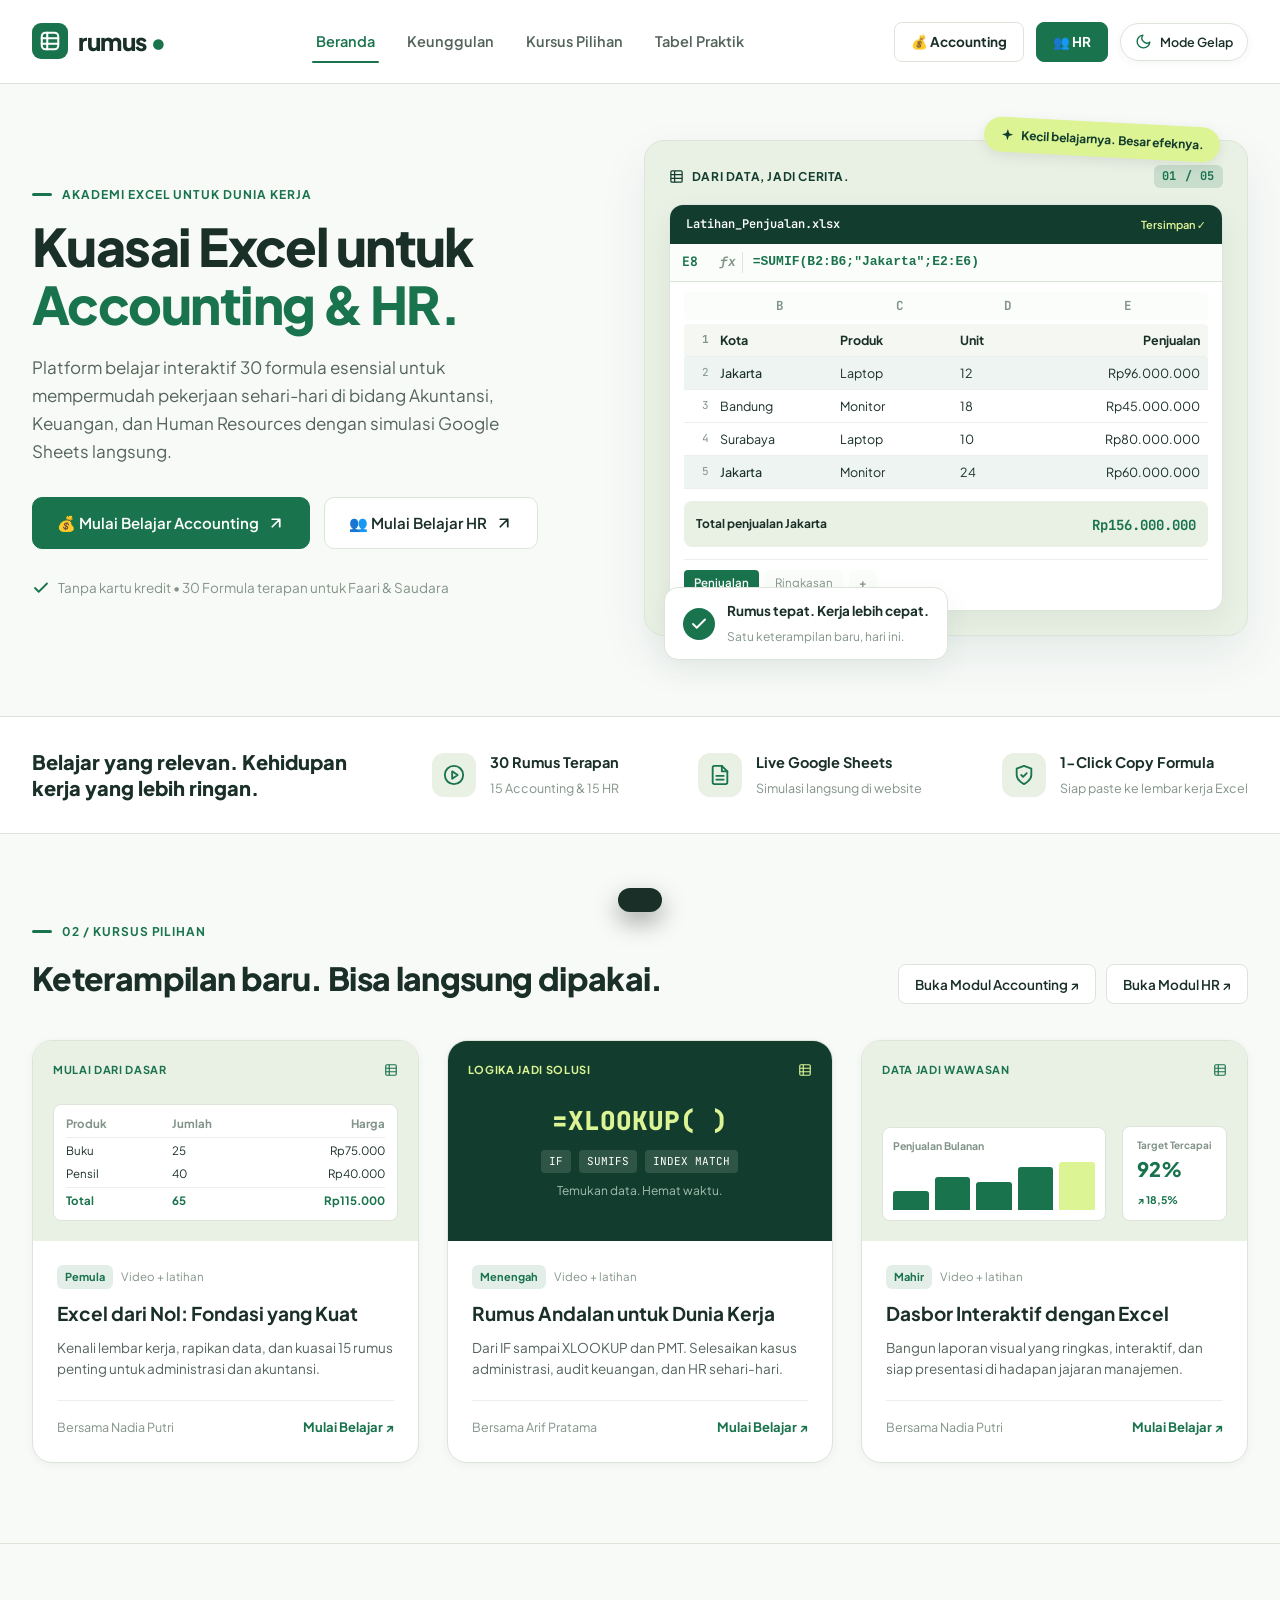
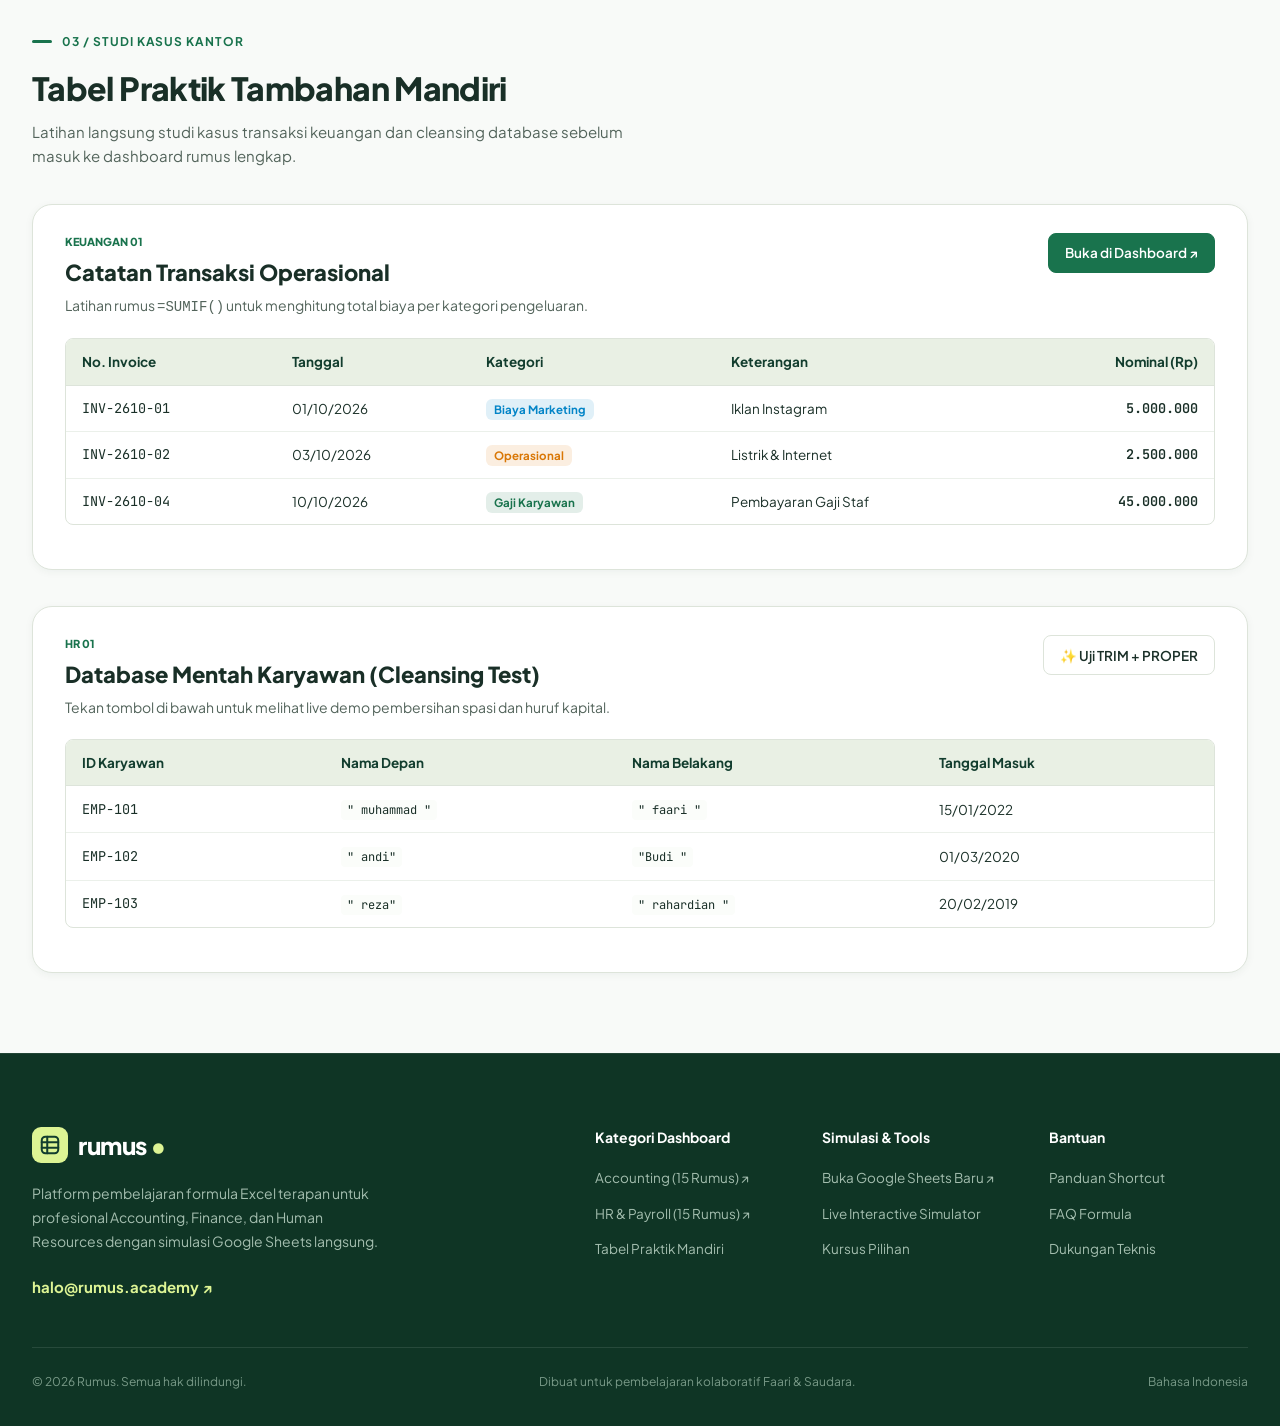
==== commit 9527edfc: "feat: restructure into multi-page setup with index.html landing page and course.html dashboard" ====
--- a/index.html
+++ b/index.html
@@ -26,13 +26,13 @@
 
   <link rel="stylesheet" href="style.css" />
 </head>
-<body>
-
-  <!-- ================= 1. TOP NAVBAR LENGKAP ================= -->
+<body class="page-landing">
+
+  <!-- ================= 1. TOP NAVBAR ================= -->
   <header class="navbar" id="navbar">
     <div class="container navbar__inner">
       <div class="navbar__brand-group">
-        <a href="#beranda" class="brand" aria-label="rumus • kembali ke beranda">
+        <a href="index.html" class="brand" aria-label="rumus • beranda">
           <span class="brand__icon">
             <svg width="22" height="22" viewBox="0 0 24 24" fill="none" stroke="currentColor" stroke-width="2.2" stroke-linecap="round" stroke-linejoin="round">
               <rect width="18" height="18" x="3" y="3" rx="4"/>
@@ -46,25 +46,20 @@
       <!-- Menu Navigasi Utama -->
       <nav class="nav-links" id="mainNavMenu" aria-label="Navigasi Menu Utama">
         <a href="#beranda" class="nav-link is-active">Beranda</a>
+        <a href="#keunggulan" class="nav-link">Keunggulan</a>
         <a href="#kursus-pilihan" class="nav-link">Kursus Pilihan</a>
-        <a href="#dashboard" class="nav-link" data-switch-cat="accounting">Modul Accounting</a>
-        <a href="#dashboard" class="nav-link" data-switch-cat="hr">Modul HR</a>
         <a href="#tabel-praktik" class="nav-link">Tabel Praktik</a>
       </nav>
 
-      <!-- Module Switcher Pill + Dark Mode Toggle -->
+      <!-- Action Buttons & Dark Mode Toggle -->
       <div class="navbar__actions">
-        <!-- Switcher Cepat Kategori Dashboard -->
-        <div class="category-nav" role="tablist" aria-label="Pilih Modul Aktif">
-          <button class="category-btn is-active" id="catBtnAccounting" role="tab" aria-selected="true" data-category="accounting" title="Buka Modul Accounting">
-            <span>ACCOUNTING</span>
-            <span class="count-tag">15</span>
-          </button>
-          <button class="category-btn" id="catBtnHr" role="tab" aria-selected="false" data-category="hr" title="Buka Modul HR">
-            <span>HR</span>
-            <span class="count-tag">15</span>
-          </button>
-        </div>
+        <!-- Direct Links to Learning Dashboard -->
+        <a href="course.html?module=accounting" class="btn btn--outline btn--sm nav-course-btn" title="Buka Dashboard Modul Accounting">
+          <span>💰 Accounting</span>
+        </a>
+        <a href="course.html?module=hr" class="btn btn--primary btn--sm nav-course-btn" title="Buka Dashboard Modul HR">
+          <span>👥 HR</span>
+        </a>
 
         <!-- Dark Mode Toggle Button -->
         <button class="theme-toggle-btn" id="themeToggleBtn" aria-label="Ubah tema tampilan (Terang / Gelap)" title="Ubah tema (Terang / Gelap)">
@@ -94,7 +89,7 @@
   </header>
 
   <main>
-    <!-- ================= 2. HERO SECTION LENGKAP ================= -->
+    <!-- ================= 2. HERO SECTION ================= -->
     <section class="hero" id="beranda">
       <div class="container hero__inner">
         <!-- Konten Kiri -->
@@ -112,15 +107,19 @@
             Platform belajar interaktif 30 formula esensial untuk mempermudah pekerjaan sehari-hari di bidang Akuntansi, Keuangan, dan Human Resources dengan simulasi Google Sheets langsung.
           </p>
 
+          <!-- 2 Main Course Selection Buttons as required -->
           <div class="hero__actions">
-            <a href="#dashboard" class="btn btn--primary btn--lg">
-              Mulai Belajar 30 Rumus
+            <a href="course.html?module=accounting" class="btn btn--primary btn--lg" id="btnHeroAcc">
+              <span>💰 Mulai Belajar Accounting</span>
               <svg width="18" height="18" viewBox="0 0 24 24" fill="none" stroke="currentColor" stroke-width="2.3" stroke-linecap="round" stroke-linejoin="round">
                 <path d="M7 17L17 7M7 7h10v10"/>
               </svg>
             </a>
-            <a href="#dashboard" class="btn btn--outline btn--lg" data-switch-cat="hr">
-              Buka Modul HR
+            <a href="course.html?module=hr" class="btn btn--outline btn--lg" id="btnHeroHr">
+              <span>👥 Mulai Belajar HR</span>
+              <svg width="18" height="18" viewBox="0 0 24 24" fill="none" stroke="currentColor" stroke-width="2.3" stroke-linecap="round" stroke-linejoin="round">
+                <path d="M7 17L17 7M7 7h10v10"/>
+              </svg>
             </a>
           </div>
 
@@ -226,7 +225,7 @@
     </section>
 
     <!-- ================= 3. STRIP KEUNGGULAN ================= -->
-    <section class="perks-strip">
+    <section class="perks-strip" id="keunggulan">
       <div class="container perks-strip__inner">
         <h2 class="perks__headline">Belajar yang relevan. Kehidupan kerja yang lebih ringan.</h2>
 
@@ -280,7 +279,10 @@
             </div>
             <h2 class="section-head-title">Keterampilan baru. Bisa langsung dipakai.</h2>
           </div>
-          <a href="#dashboard" class="btn btn--outline btn--sm">Lihat Semua 30 Rumus ↗</a>
+          <div class="course-cta-buttons">
+            <a href="course.html?module=accounting" class="btn btn--outline btn--sm">Buka Modul Accounting ↗</a>
+            <a href="course.html?module=hr" class="btn btn--outline btn--sm">Buka Modul HR ↗</a>
+          </div>
         </div>
 
         <div class="course-cards-grid">
@@ -307,7 +309,7 @@
               <p class="course-card__desc">Kenali lembar kerja, rapikan data, dan kuasai 15 rumus penting untuk administrasi dan akuntansi.</p>
               <div class="course-card__footer">
                 <span class="course-author">Bersama Nadia Putri</span>
-                <a href="#dashboard" class="course-link">Mulai Belajar ↗</a>
+                <a href="course.html?module=accounting" class="course-link">Mulai Belajar ↗</a>
               </div>
             </div>
           </article>
@@ -334,7 +336,7 @@
               <p class="course-card__desc">Dari IF sampai XLOOKUP dan PMT. Selesaikan kasus administrasi, audit keuangan, dan HR sehari-hari.</p>
               <div class="course-card__footer">
                 <span class="course-author">Bersama Arif Pratama</span>
-                <a href="#dashboard" class="course-link">Mulai Belajar ↗</a>
+                <a href="course.html?module=accounting" class="course-link">Mulai Belajar ↗</a>
               </div>
             </div>
           </article>
@@ -373,7 +375,7 @@
               <p class="course-card__desc">Bangun laporan visual yang ringkas, interaktif, dan siap presentasi di hadapan jajaran manajemen.</p>
               <div class="course-card__footer">
                 <span class="course-author">Bersama Nadia Putri</span>
-                <a href="#dashboard" class="course-link">Mulai Belajar ↗</a>
+                <a href="course.html?module=hr" class="course-link">Mulai Belajar ↗</a>
               </div>
             </div>
           </article>
@@ -381,148 +383,17 @@
       </div>
     </section>
 
-    <!-- ================= 5. MAIN DASHBOARD: 30 FORMULA WORKBENCH ================= -->
-    <section class="section-dashboard-wrapper" id="dashboard">
-      <div class="container dashboard-header-area">
-        <div class="tag-label">
-          <span class="tag-label__bar"></span>
-          <span>03 / INTERACTIVE WORKBENCH</span>
-        </div>
-        <h2 class="section-head-title">Dashboard Pembelajaran Excel Interaktif</h2>
-        <p class="section-head-desc">
-          Pilih kategori <strong>ACCOUNTING</strong> atau <strong>HR</strong> di bawah untuk mengeksplorasi sintaks resmi, simulasi tabel, dan praktik di Google Sheets.
-        </p>
-
-        <!-- Kategori Switcher Utama Dashboard -->
-        <div class="dashboard-switcher-bar">
-          <button class="dash-switch-btn is-active" id="dashSwitchAcc" data-category="accounting">
-            <span class="dash-switch-icon">💰</span>
-            <div class="dash-switch-text">
-              <strong>Modul 1: ACCOUNTING &amp; FINANCE</strong>
-              <span>15 Formula Keuangan, Depresiasi, NPV, IRR &amp; Amortisasi</span>
-            </div>
-          </button>
-          <button class="dash-switch-btn" id="dashSwitchHr" data-category="hr">
-            <span class="dash-switch-icon">👥</span>
-            <div class="dash-switch-text">
-              <strong>Modul 2: HUMAN RESOURCES &amp; PAYROLL</strong>
-              <span>15 Formula Absensi, Masa Kerja, Cleansing &amp; Master Gaji</span>
-            </div>
-          </button>
-        </div>
-      </div>
-
-      <!-- Dashboard Two-Column Container -->
-      <div class="container dashboard-layout">
-        
-        <!-- ================= LEFT SIDEBAR (STICKY SEARCH + FORMULA LIST) ================= -->
-        <aside class="sidebar" id="dashboardSidebar">
-          <!-- Sticky Search Header -->
-          <div class="sidebar__top-sticky">
-            <div class="sidebar__header">
-              <div class="sidebar__title-wrap">
-                <span class="sidebar__subtitle" id="sidebarCategoryLabel">MODUL ACCOUNTING</span>
-                <h3 class="sidebar__title">Katalog Rumus</h3>
-              </div>
-              <span class="sidebar__counter" id="formulaCounter">15 Materi</span>
-            </div>
-
-            <!-- Sticky Search Bar -->
-            <div class="sidebar-search">
-              <div class="sidebar-search__wrapper">
-                <svg class="search-icon" width="16" height="16" viewBox="0 0 24 24" fill="none" stroke="currentColor" stroke-width="2">
-                  <circle cx="11" cy="11" r="8"/><path d="m21 21-4.3-4.3"/>
-                </svg>
-                <input 
-                  type="search" 
-                  id="sidebarSearchInput" 
-                  class="sidebar-search__input" 
-                  placeholder="Cari rumus (contoh: VLOOKUP)..." 
-                  aria-label="Cari rumus di sidebar" 
-                  autocomplete="off"
-                />
-                <button type="button" id="searchClearBtn" class="search-clear-btn" aria-label="Hapus pencarian" hidden>×</button>
-              </div>
-            </div>
-          </div>
-
-          <!-- Formula List Container (Scrollable) -->
-          <nav class="sidebar__list" id="formulaSidebarList" role="tablist" aria-orientation="vertical">
-            <!-- Will be populated by script.js, with fallback items below -->
-            <button class="sidebar__item is-active" data-index="0">
-              <span class="item-num">01</span>
-              <div class="item-info"><span class="item-title">SUMIF &amp; SUMIFS</span><span class="item-tag">Rekapitulasi Bersyarat</span></div>
-              <span class="item-arrow">→</span>
-            </button>
-            <button class="sidebar__item" data-index="1">
-              <span class="item-num">02</span>
-              <div class="item-info"><span class="item-title">VLOOKUP &amp; HLOOKUP</span><span class="item-tag">Pencarian Referensi</span></div>
-              <span class="item-arrow">→</span>
-            </button>
-            <button class="sidebar__item" data-index="2">
-              <span class="item-num">03</span>
-              <div class="item-info"><span class="item-title">INDEX &amp; MATCH</span><span class="item-tag">Lookup Dua Arah</span></div>
-              <span class="item-arrow">→</span>
-            </button>
-          </nav>
-
-          <!-- Sidebar Footer Tip -->
-          <div class="sidebar__footer">
-            <div class="tip-card">
-              <div class="tip-card__icon">📊</div>
-              <div class="tip-card__text">
-                <strong>Simulasi Live:</strong>
-                <p>Klik nama rumus untuk membuka sintaks dan live Google Sheets di area kanan.</p>
-              </div>
-            </div>
-          </div>
-        </aside>
-
-        <!-- ================= RIGHT CONTENT AREA ================= -->
-        <section class="content-stage" id="contentStage">
-          <!-- Overview Banner -->
-          <div class="content-banner" id="moduleBanner">
-            <div class="content-banner__text">
-              <div class="tag-label">
-                <span class="tag-label__bar"></span>
-                <span id="bannerTagText">BIDANG KEUANGAN, AKUNTANSI &amp; PELAPORAN</span>
-              </div>
-              <h2 class="content-banner__title" id="bannerTitle">Dashboard Rumus Excel Accounting</h2>
-              <p class="content-banner__desc" id="bannerDesc">
-                Panduan lengkap formula finansial, otomatisasi pembukuan, evaluasi proyek, dan pelaporan keuangan dengan simulasi Google Sheets langsung.
-              </p>
-            </div>
-            <div class="content-banner__stats">
-              <div class="stat-pill">
-                <strong id="statActiveNum">01</strong>
-                <span>Rumus Terpilih</span>
-              </div>
-              <div class="stat-pill">
-                <strong style="color: #0F9D58;">LIVE</strong>
-                <span>Sheets Ready</span>
-              </div>
-            </div>
-          </div>
-
-          <!-- Formula Detail Container (Dynamic Content) -->
-          <article class="formula-view" id="formulaDetailContainer">
-            <!-- Injected by script.js -->
-          </article>
-        </section>
-
-      </div>
-    </section>
-
-    <!-- ================= 6. TABEL PRAKTIK NYATA (STANDALONE PRACTICE) ================= -->
+    <!-- ================= 5. TABEL PRAKTIK NYATA (STANDALONE PRACTICE) ================= -->
     <section class="section-practice" id="tabel-praktik">
       <div class="container">
         <div class="section-head-split">
           <div>
             <div class="tag-label">
               <span class="tag-label__bar"></span>
-              <span>04 / STUDI KASUS KANTOR</span>
+              <span>03 / STUDI KASUS KANTOR</span>
             </div>
             <h2 class="section-head-title">Tabel Praktik Tambahan Mandiri</h2>
+            <p class="section-head-desc">Latihan langsung studi kasus transaksi keuangan dan cleansing database sebelum masuk ke dashboard rumus lengkap.</p>
           </div>
         </div>
 
@@ -533,8 +404,9 @@
               <div>
                 <span class="practice-chip">KEUANGAN 01</span>
                 <h3 class="practice-title">Catatan Transaksi Operasional</h3>
-                <p class="practice-desc">Latihan langsung rumus <code>=SUMIF()</code> untuk menghitung total biaya per kategori.</p>
-              </div>
+                <p class="practice-desc">Latihan rumus <code>=SUMIF()</code> untuk menghitung total biaya per kategori pengeluaran.</p>
+              </div>
+              <a href="course.html?module=accounting" class="btn btn--primary btn--sm">Buka di Dashboard ↗</a>
             </div>
             <div class="table-responsive">
               <table class="figma-table">
@@ -580,7 +452,7 @@
     </section>
   </main>
 
-  <!-- ================= 7. FOOTER DARK ================= -->
+  <!-- ================= 6. FOOTER DARK ================= -->
   <footer class="footer-dark" id="footer">
     <div class="container footer-dark__inner">
       <div class="footer-grid">
@@ -604,10 +476,10 @@
 
         <div class="footer-links-group">
           <div class="footer-col">
-            <h4 class="footer-col__title">Kategori Modul</h4>
+            <h4 class="footer-col__title">Kategori Dashboard</h4>
             <ul class="footer-col__list">
-              <li><a href="#dashboard" data-switch-cat="accounting">Accounting (15 Rumus)</a></li>
-              <li><a href="#dashboard" data-switch-cat="hr">HR &amp; Payroll (15 Rumus)</a></li>
+              <li><a href="course.html?module=accounting">Accounting (15 Rumus) ↗</a></li>
+              <li><a href="course.html?module=hr">HR &amp; Payroll (15 Rumus) ↗</a></li>
               <li><a href="#tabel-praktik">Tabel Praktik Mandiri</a></li>
             </ul>
           </div>
@@ -616,7 +488,7 @@
             <h4 class="footer-col__title">Simulasi &amp; Tools</h4>
             <ul class="footer-col__list">
               <li><a href="https://docs.google.com/spreadsheets/create" target="_blank" rel="noopener">Buka Google Sheets Baru ↗</a></li>
-              <li><a href="#dashboard">Live Interactive Simulator</a></li>
+              <li><a href="course.html?module=accounting">Live Interactive Simulator</a></li>
               <li><a href="#kursus-pilihan">Kursus Pilihan</a></li>
             </ul>
           </div>
--- a/style.css
+++ b/style.css
@@ -2109,3 +2109,83 @@
     height: 320px;
   }
 }
+
+
+/* ==========================================================
+   12. MULTI-PAGE STYLING (COURSE WORKBENCH & NAV PILLS)
+   ========================================================== */
+.navbar--course {
+  border-bottom: 1px solid var(--c-border);
+}
+
+.brand-back-pill {
+  display: inline-flex;
+  align-items: center;
+  gap: 6px;
+  background: var(--c-sage-card);
+  color: var(--c-primary);
+  border: 1px solid var(--c-border);
+  border-radius: var(--radius-pill);
+  padding: 4px 12px;
+  font-size: 12px;
+  font-weight: 700;
+  transition: all 0.2s ease;
+  margin-left: 10px;
+}
+
+.brand-back-pill:hover {
+  background: var(--c-primary);
+  color: #ffffff;
+  border-color: var(--c-primary);
+  transform: translateX(-2px);
+}
+
+.sidebar-mobile-toggle {
+  display: none;
+}
+
+.course-main {
+  padding: 32px 0 60px;
+  min-height: calc(100vh - var(--nav-h) - 100px);
+}
+
+.footer-dark--compact {
+  padding: 24px 0;
+  border-top: 1px solid rgba(255, 255, 255, 0.08);
+}
+
+.footer-dark--compact .footer-bottom {
+  border-top: none;
+  padding-top: 0;
+}
+
+.nav-course-btn {
+  font-weight: 700;
+}
+
+.course-cta-buttons {
+  display: flex;
+  gap: 10px;
+  flex-wrap: wrap;
+}
+
+@media (max-width: 900px) {
+  .sidebar-mobile-toggle {
+    display: inline-flex;
+  }
+  .page-course .sidebar {
+    position: fixed;
+    top: var(--nav-h);
+    left: 0;
+    bottom: 0;
+    width: 320px;
+    z-index: 150;
+    max-height: none;
+    transform: translateX(-100%);
+    transition: transform 0.3s cubic-bezier(0.4, 0, 0.2, 1);
+    box-shadow: 10px 0 30px rgba(0, 0, 0, 0.35);
+  }
+  .page-course .sidebar.is-open {
+    transform: translateX(0);
+  }
+}
